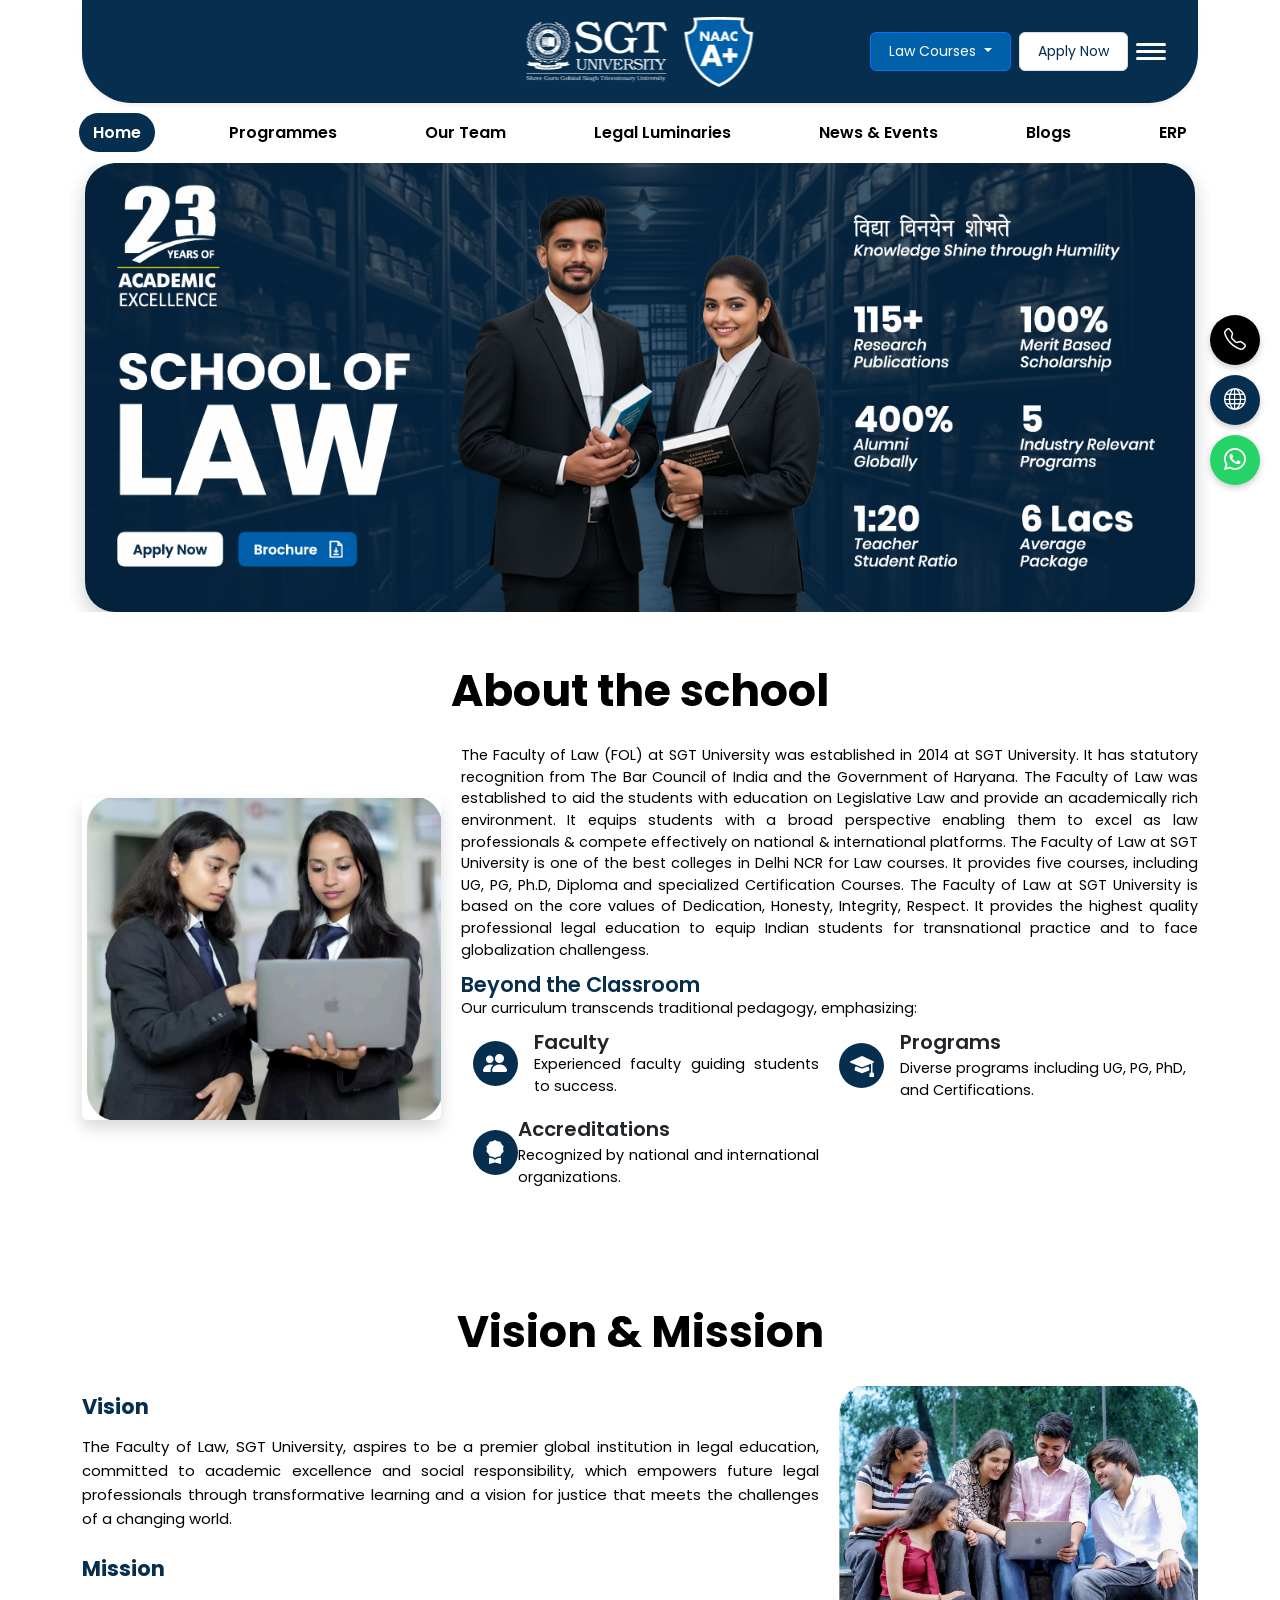
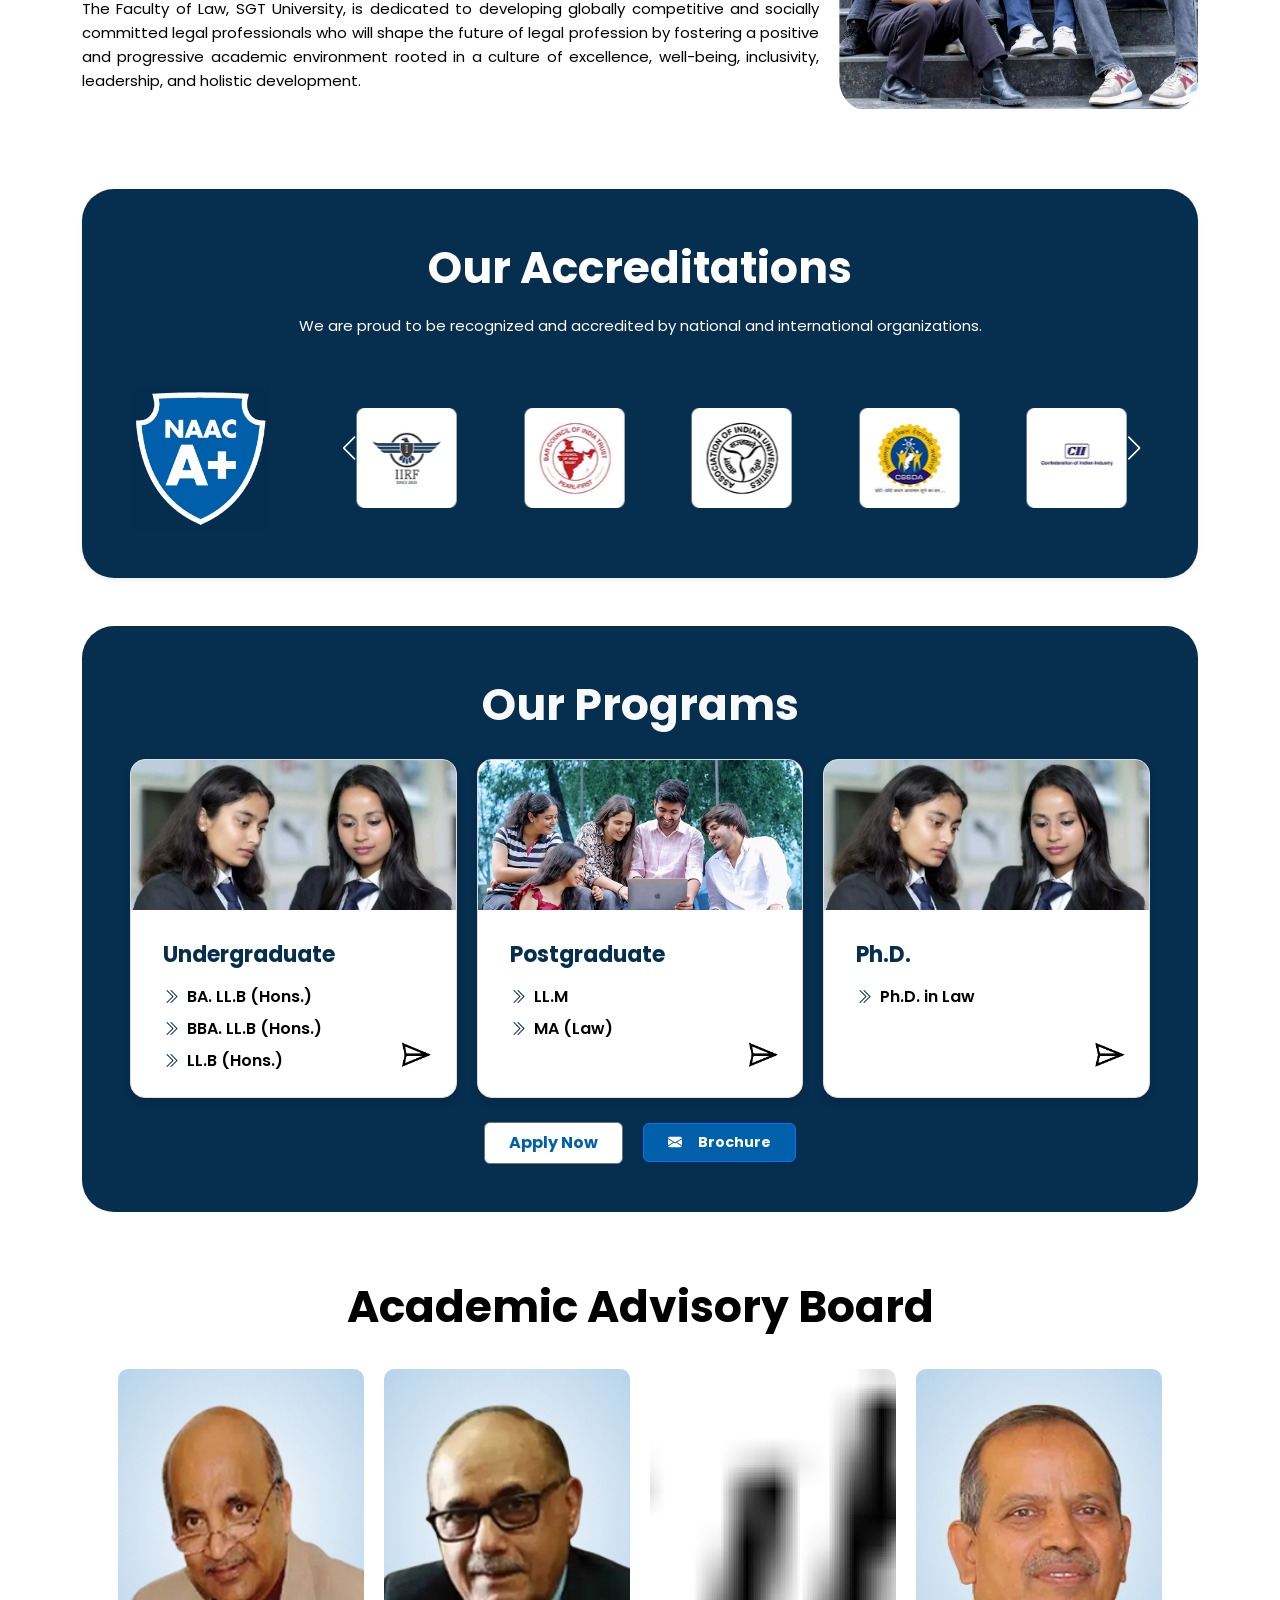
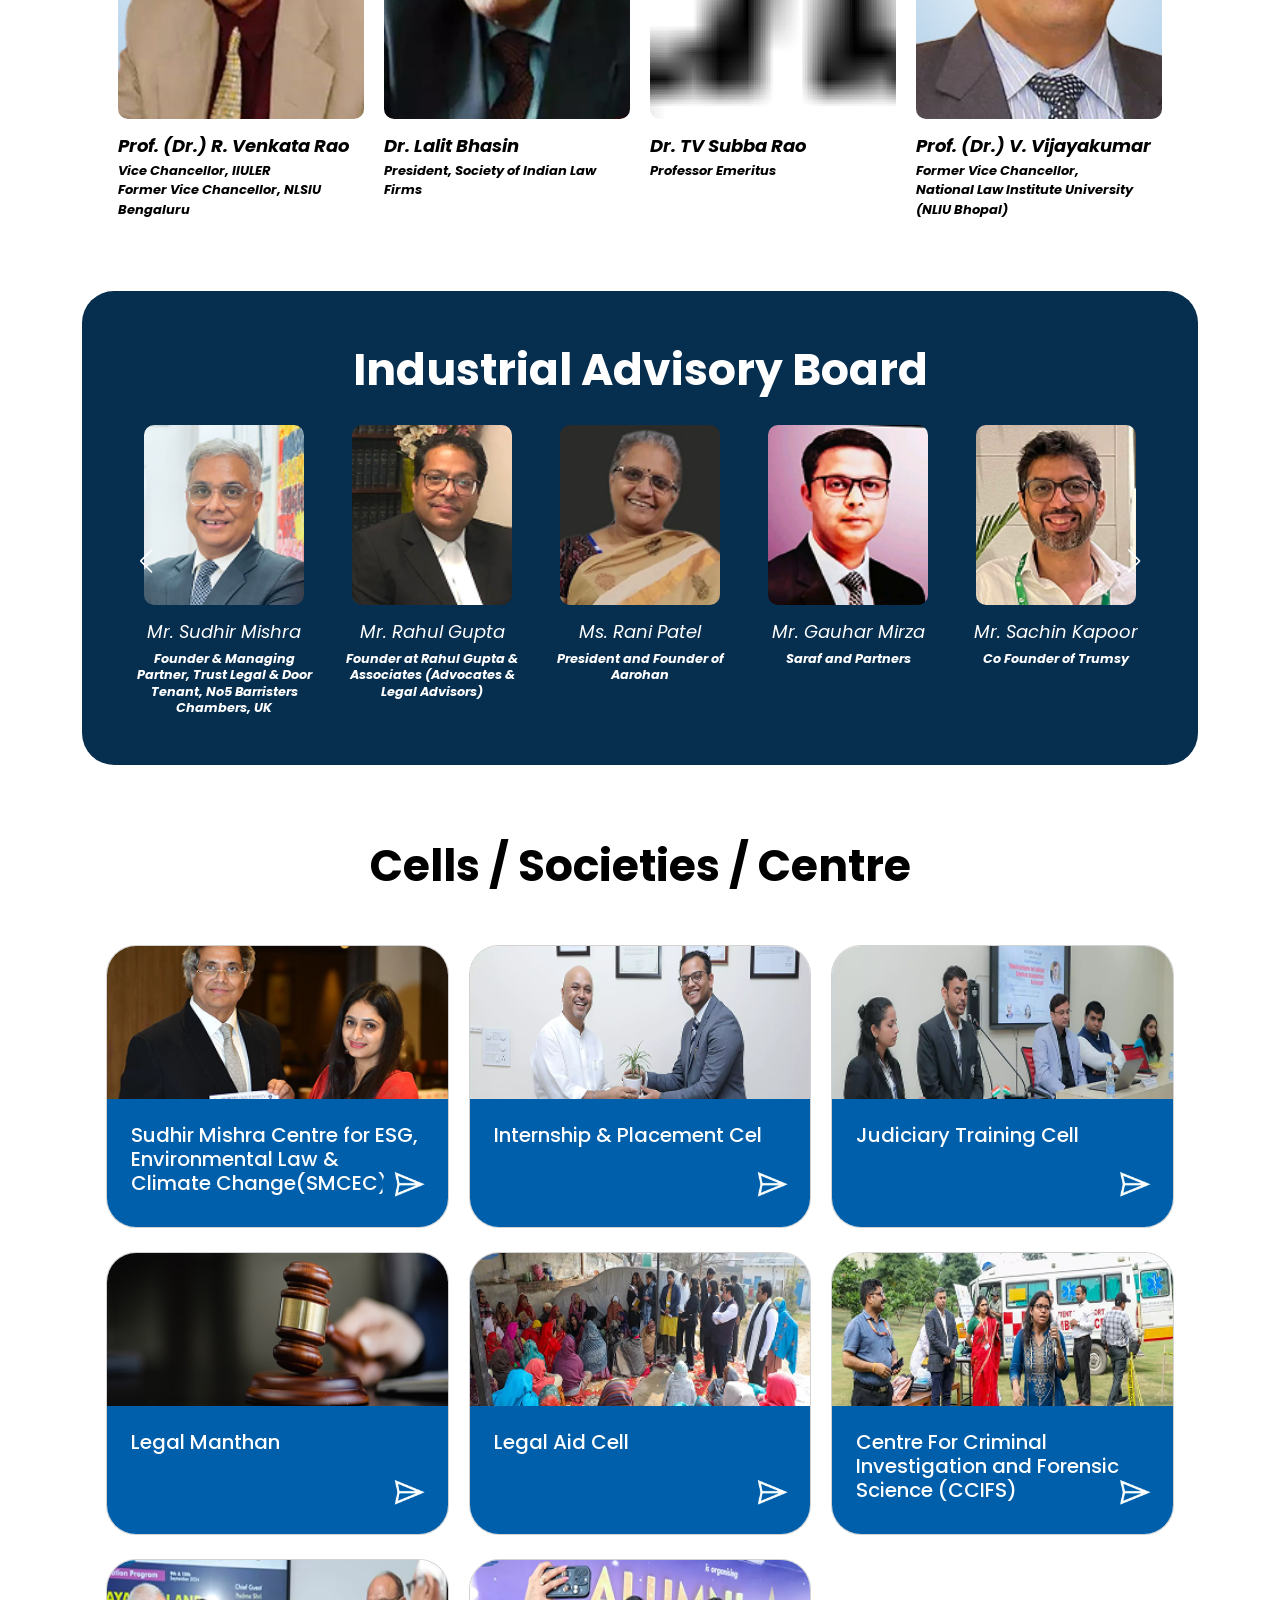
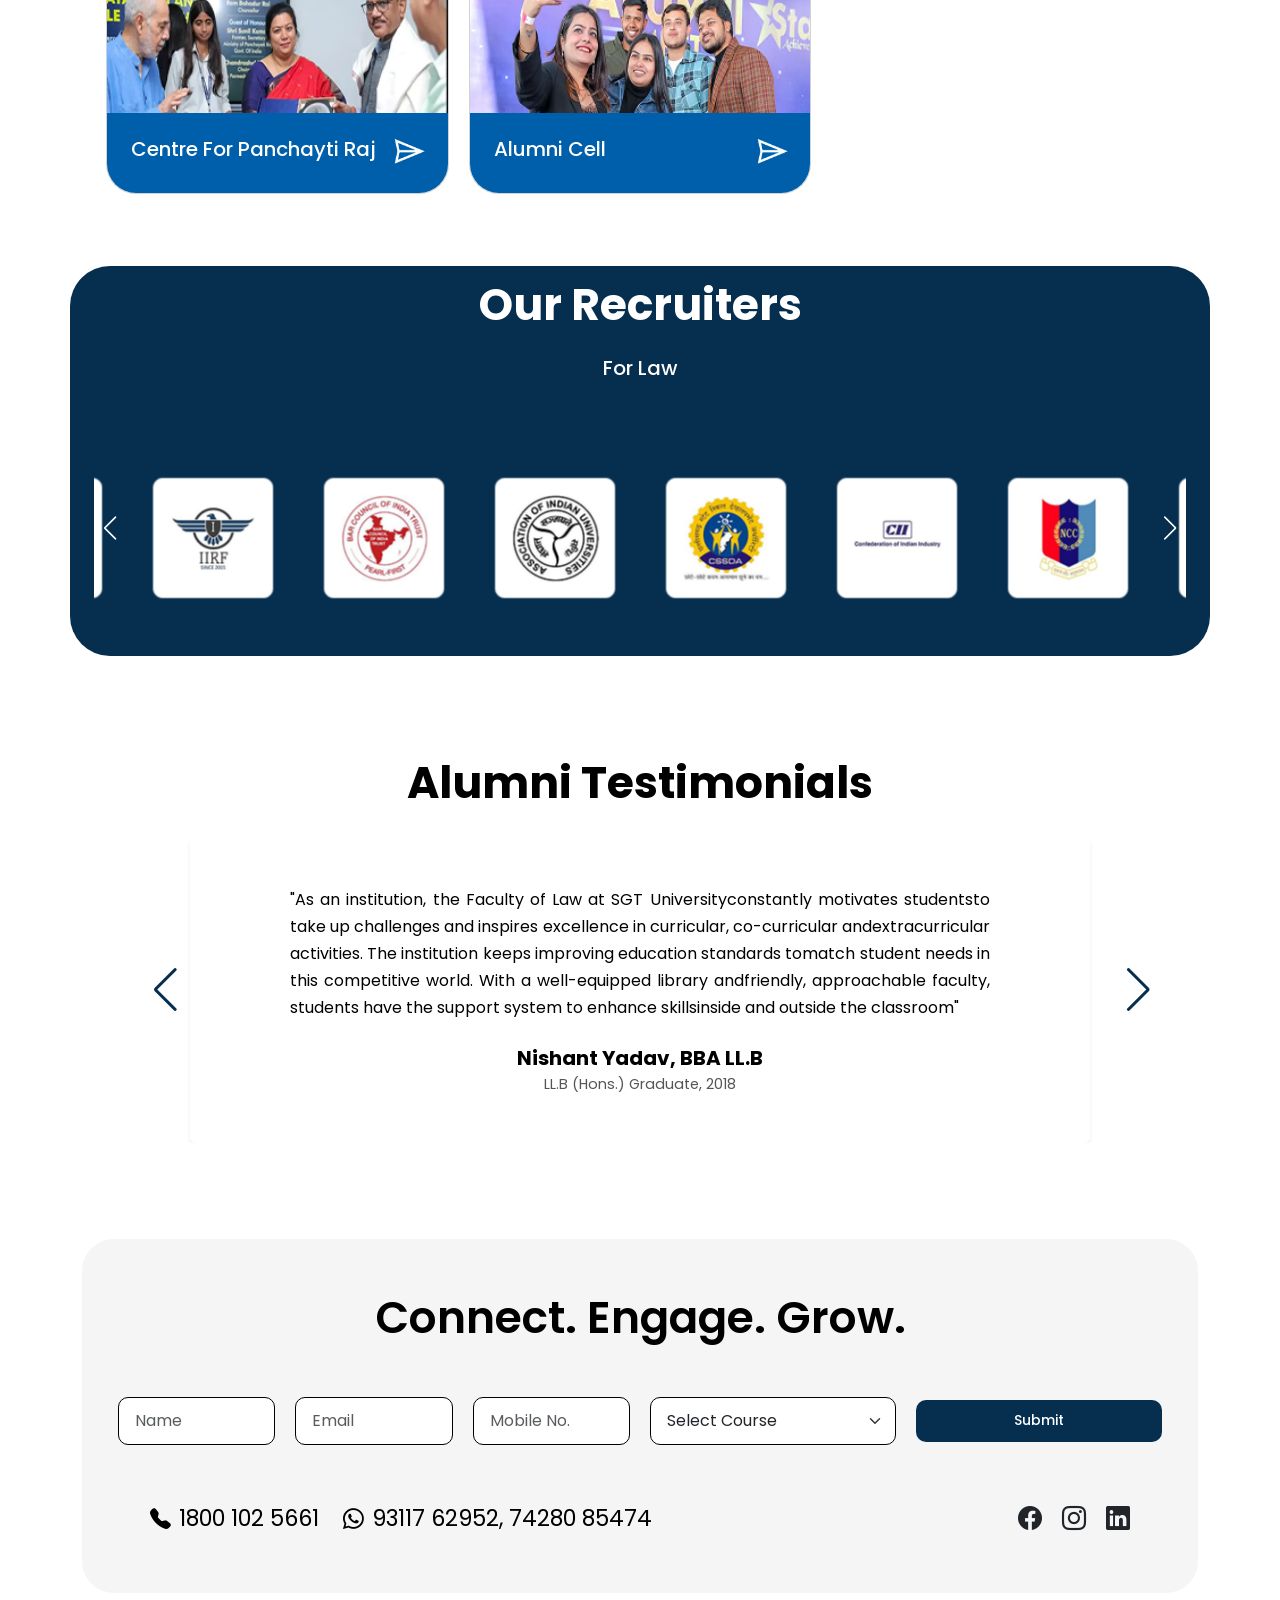
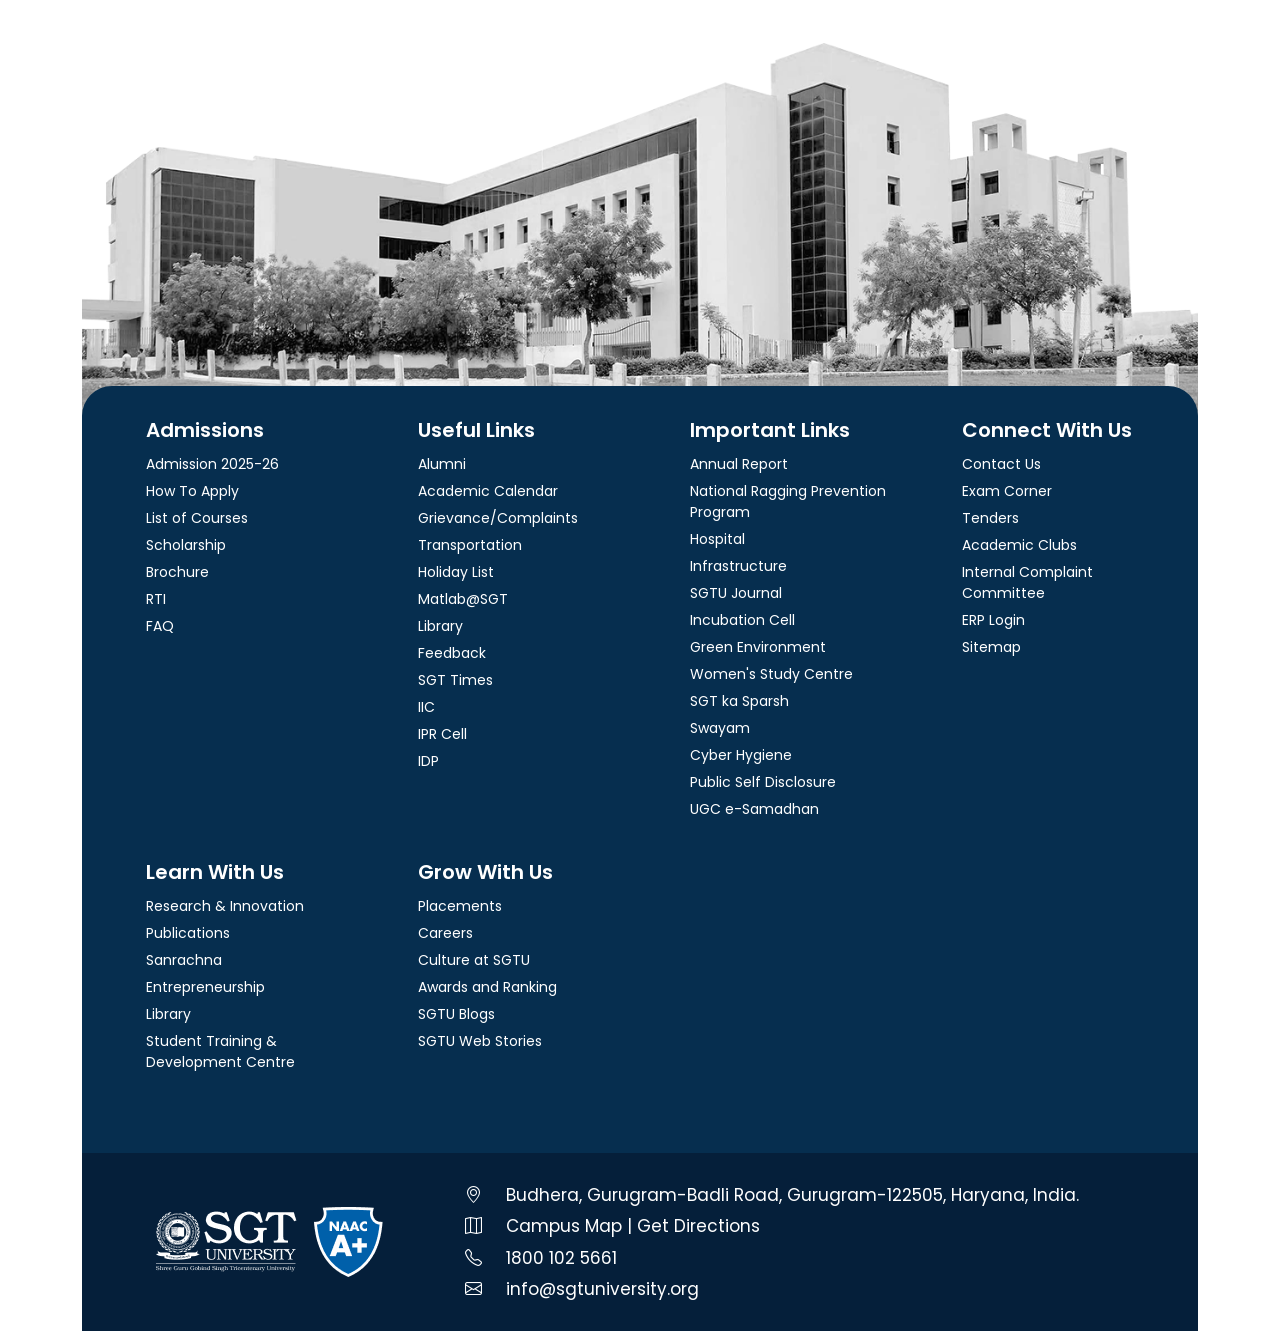
==== index.html @ 09b89801 "header footer links updated on index and some changes in main.css" ====
<!DOCTYPE html>
<html lang="en">

<head>
    <meta charset="UTF-8">
    <meta name="viewport" content="width=device-width, initial-scale=1.0">
    <title>Law Home</title>

    <!-- Bootstrap CSS -->
    <link href="assets/vendor/bootstrap/css/bootstrap.min.css" rel="stylesheet">
    <link href="assets/vendor/bootstrap-icons/bootstrap-icons.css" rel="stylesheet">
    <link href="assets/css/main.css" rel="stylesheet">
    <!-- Swiper CSS -->
    <link rel="stylesheet" href="assets/vendor/swiper/swiper-bundle.min.css" />
    <!-- Swiper CSS -->
    <link rel="stylesheet" href="https://cdn.jsdelivr.net/npm/swiper@11/swiper-bundle.min.css" />
    <!-- Google Fonts - Poppins -->
    <link href="https://fonts.googleapis.com/css2?family=Poppins:wght@300;400;500;600;700&display=swap"
        rel="stylesheet">
    <!-- Swiper CSS -->
</head>

<body>
    <div class="container">
        <header class="main-header py-3 px-2 rounded-bottom shadow-sm">
            <div class="d-flex align-items-center justify-content-between px-4 py-3 position-relative">

                <!-- Left empty on large screens -->
                <div class="flex-fill d-none d-md-block"></div>

                <!-- Centered logo (desktop) -->
                <div
                    class="header-logo text-center flex-grow-1 position-absolute start-50 translate-middle-x d-none d-md-block">
                    <img src="assets/img/main-logo.png" alt="University Logo" class="img-fluid"
                        style="max-height:100px;">
                </div>

                <!-- Logo (mobile) -->
                <div class="d-flex align-items-center d-md-none">
                    <img src="assets/img/main-logo.png" alt="University Logo" class="img-fluid"
                        style="max-height:70px;">
                </div>

                <!-- Right side (buttons + hamburger for large screens) -->
                <div class="d-none d-md-flex align-items-center gap-2">
                    <!-- Dropdown -->
                    <div class="dropdown">
                        <button class="btn dropdown-toggle btn-primary" type="button" data-bs-toggle="dropdown"
                            aria-expanded="false">
                            Law Courses
                        </button>
                        <ul class="dropdown-menu dropdown-menu-end">
                            <li><a class="dropdown-item" href="#">LLB (Hons.)</a></li>
                            <li><a class="dropdown-item" href="#">BA LLB</a></li>
                            <li><a class="dropdown-item" href="#">BBA LLB</a></li>
                            <li><a class="dropdown-item" href="#">LLM</a></li>
                        </ul>
                    </div>

                    <!-- Apply Now -->
                    <button class="btn btn-secondary">Apply Now</button>

                    <!-- Hamburger -->
                    <button
                        class="hamburger-btn d-flex flex-column justify-content-center gap-1 p-0 border-0 bg-transparent"
                        aria-label="Menu">
                        <span class="hamburger-line rounded"></span>
                        <span class="hamburger-line rounded"></span>
                        <span class="hamburger-line rounded"></span>
                    </button>
                </div>

                <!-- Hamburger only on mobile -->
                <div class="d-flex d-md-none align-items-center">
                    <button
                        class="hamburger-btn d-flex flex-column justify-content-center gap-1 p-0 border-0 bg-transparent"
                        aria-label="Menu">
                        <span class="hamburger-line rounded"></span>
                        <span class="hamburger-line rounded"></span>
                        <span class="hamburger-line rounded"></span>
                    </button>
                </div>
            </div>
        </header>
    </div>

    <!-- Fullscreen Sliding Menu -->
    <div id="fullscreen-menu" class="fullscreen-menu">
        <button class="close-menu">&times;</button>
        <nav class="menu-content">
            <ul class="menu-list list-unstyled">
                <li class="has-submenu">
                    <a href="#">About<span class="arrow">&rsaquo;</span></a>
                    <ul class="submenu list-unstyled">
                        <li><a href="https://sgtuniversity.ac.in/about/our-university">Our University</a></li>
                        <li><a href="https://sgtuniversity.ac.in/about/our-chancellor">Our Chancellor</a></li>
                        <li><a href="https://sgtuniversity.ac.in/about/our-vice-chancellor">Our Vice Chancellor</a></li>
                        <li><a href="https://sgtuniversity.ac.in/about/organizational-structure">Organizational
                                Structure</a></li>
                        <li><a href="https://sgtuniversity.ac.in/about/accreditations-ranking">Accreditation &
                                Rankings</a></li>
                        <li><a href="https://sgtuniversity.ac.in/about/regulations-policies">Regulation & Policy</a>
                        </li>
                        <li><a href="https://sgtuniversity.ac.in/about/library">Library</a></li>
                    </ul>
                </li>

                <li class="has-submenu">
                    <a href="#">Academics <span class="arrow">&rsaquo;</span></a>
                    <ul class="submenu list-unstyled">
                        <li><a href="https://sgtuniversity.ac.in/academics/study-at-sgt">Study at SGT</a></li>
                        <li class="has-submenu">
                            <a href="#" aria-expanded="false">Faculty <span class="arrow">&rsaquo;</span></a>
                            <ul class="submenu faculty-submenu list-unstyled">
                                <div class="faculty-grid">
                                    <ul>
                                        <li><a href="https://sgtuniversity.ac.in/agri/">Agricultural Sciences</a></li>
                                        <li><a href="https://sgtuniversity.ac.in/science/">School of Basic and Applied
                                                Sciences</a></li>
                                        <li><a href="https://sgtuniversity.ac.in/bhs/">School of Behavioural
                                                Sciences</a></li>
                                        <li><a href="https://sgtuniversity.ac.in/cm/">School of Commerce &
                                                Management</a></li>
                                        <li><a href="https://sgtuniversity.ac.in/fashion/">School of Design</a></li>
                                        <li><a href="https://sgtuniversity.ac.in/education/">Education</a></li>
                                        <li><a href="https://sgtuniversity.ac.in/engineering/">School of Engineering &
                                                Technology</a></li>
                                        <li><a href="https://sgtuniversity.ac.in/masscomm/">School of Emerging Media,
                                                Communication and Film Studies</a>
                                        </li>
                                        <li><a href="https://sgtuniversity.ac.in/htm/">School of Hotel & Tourism
                                                Management</a></li>
                                        <li><a href="https://sgtuniversity.ac.in/hsla/">School of Humanities, Social
                                                Sciences & Liberal Arts</a></li>
                                        <li><a href="https://sgtuniversity.ac.in/law/">Law</a></li>

                                    </ul>
                                    <ul>
                                        <li><a href="https://sgtuniversity.ac.in/ahs/">School of Allied Health
                                                Sciences</a></li>
                                        <li><a href="https://sgtuniversity.ac.in/dental/">Dental Sciences</a></li>
                                        <li><a href="https://sgtuniversity.ac.in/ims/">Indian Medical System</a></li>
                                        <li><a href="https://sgtuniversity.ac.in/medical/">Medicine & Health
                                                Sciences</a></li>
                                        <li><a href="https://sgtuniversity.ac.in/fnys/">School of Naturopathy & Yogic
                                                Sciences</a></li>
                                        <li><a href="https://sgtuniversity.ac.in/nursing/">Nursing</a></li>
                                        <li><a href="https://sgtuniversity.ac.in/physiotherapy/">School of
                                                Physiotherapy</a></li>
                                        <li><a href="https://sgtuniversity.ac.in/pharmacy/">SGT College of Pharmacy</a>
                                        </li>
                                        <li><a href="https://sgtuniversity.ac.in/dpsr/">Department of Pharmaceutical
                                                Sciences and Research</a></li>

                                    </ul>
                                </div>
                            </ul>
                        </li>
                        <li class="has-submenu">
                            <a href="#">University Clusters<span class="arrow">&rsaquo;</span></a>
                            <ul class="submenu list-unstyled">
                                <li><a href="https://sgtuniversity.ac.in/clusters/medical-health-sciences">Medical &
                                        Health
                                        Sciences</a></li>
                                <li><a href="https://sgtuniversity.ac.in/clusters/social-science-humanities">Humanities
                                        &
                                        Social Sciences</a></li>
                                <li><a href="https://sgtuniversity.ac.in/clusters/science-technology-management">Science,
                                        Technology, and Management</a></li>
                                <li><a href="https://sgtuniversity.ac.in/clusters/pharmacy">Pharmacy</a></li>
                            </ul>
                        </li>
                        <li class="has-submenu">
                            <a href="#">Examination<span class="arrow">&rsaquo;</span></a>
                            <ul class="submenu list-unstyled">
                                <li><a
                                        href="https://sgtuniversity.ac.in/academics/examination#result-and-notifications">Result
                                        & Notification</a></li>
                                <li><a href="https://sgtuniversity.ac.in/academics/examination#date-sheet">Datesheet</a>
                                </li>
                                <li><a href="https://sgtuniversity.ac.in/academics/examination#old-question-papers">Old
                                        Question Papers</a></li>
                                <li><a href="https://sgtuniversity.ac.in/academics/examination#abc-nad-digilocker">ABC-NAD
                                        Digilocker</a></li>
                                <li><a
                                        href="https://sgtuniversity.ac.in/academics/examination#controller-of-examination">Controller
                                        of Examination</a></li>
                                <li><a href="https://sgtuniversity.ac.in/academics/degree-in-advanced">Degree in
                                        advance</a></li>
                            </ul>
                        </li>
                    </ul>
                </li>

                <li class="has-submenu">
                    <a href="#">Admissions <span class="arrow">&rsaquo;</span></a>
                    <ul class="submenu list-unstyled">
                        <li><a href="https://admission.sgtuniversity.ac.in/">Apply Online</a></li>
                        <li><a href="https://sgtuniversity.ac.in/list-of-programmes">Explore Programs</a></li>
                        <li><a href="https://sgtuniversity.ac.in/admissions/admission-procedure">Admission Procedure</a>
                        </li>
                    </ul>
                </li>

                <li class="has-submenu">
                    <a href="#">Research <span class="arrow">&rsaquo;</span></a>
                    <ul class="submenu list-unstyled">
                        <li><a href="https://sgtuniversity.ac.in/research/introduction">Introduction</a></li>
                        <li><a href="https://sgtuniversity.ac.in/research/projects">Projects</a></li>
                        <li><a href="https://sgtuniversity.ac.in/research/publications">Publications</a></li>
                        <li><a href="https://sgtuniversity.ac.in/research/research-labs">CSIF</a></li>
                        <li><a href="https://sgtuniversity.ac.in/research/phd">Ph.D.</a></li>
                        <li><a
                                href="https://sgterp.org/sgterp/resources/entranceAdmitCardPrint?ke=RW50cmFuY2VBZG1pdENhcmQ=">Ph.D.
                                Admit Card</a></li>
                    </ul>
                </li>

                <li class="has-submenu">
                    <a href="#">Life at SGT <span class="arrow">&rsaquo;</span></a>
                    <ul class="submenu list-unstyled">
                        <li><a href="https://sgtuniversity.ac.in/life-at-sgt/student-welfare-centre">Student Welfare
                                Centre</a></li>
                        <li><a href="https://sgtuniversity.ac.in/life-at-sgt/accommodation">Accomodation</a></li>
                        <li><a href="https://sgtuniversity.ac.in/life-at-sgt/synergy">Synergy</a></li>
                        <li><a href="https://sgtuniversity.ac.in/life-at-sgt/events/">Events</a></li>
                        <li><a href="https://sgtuniversity.ac.in/life-at-sgt/blogs/">Blogs</a></li>
                    </ul>
                </li>

                <li><a href="https://iqac1.sgtuniversity.ac.in/">IQAC</a></li>
                <li><a href="https://sgtuniversity.ac.in/about/nirf">NIRF</a></li>
            </ul>
        </nav>
    </div>




    <!-- Menu Below Header -->
    <nav id="main-menu" class="main-menu my-2">
        <ul class="menu-items">
            <li><a href="index.html" class="active">Home</a></li>
            <li><a href="programmes.html">Programmes</a></li>
            <li><a href="our-team.html">Our Team</a></li>
            <li><a href="legal-luminaries.html">Legal Luminaries</a></li>
            <li><a href="news-events.html">News & Events</a></li>
            <li><a href="blogs.html">Blogs</a></li>
            <li><a href="erp.html">ERP</a></li>
        </ul>
    </nav>

    <div class="container image-section">
        <a href="#" data-bs-toggle="modal" data-bs-target="#enquiryModal"><img
                src="assets/img/home/school-law-banner.png" alt="Full Width Rounded Image" id="heroImage"></a>
    </div>

    <!-- Content Section -->
    <div class="container content-section my-3">
        <div class="text-center mb-2">
            <h2 class="mb-2">About the school</h2>
        </div>
        <div class="row align-items-center">
            <!-- Left Image (30%) -->
            <div class="col-12 col-md-4">
                <img src="assets/img/home/law.png" alt="Side Image" class="img-fluid rounded shadow side-image">
            </div>

            <!-- Right Text (70%) -->
            <div class="col-12 col-md-8 mt-3 mt-md-0 text-content">
                <h2 class="fw-bold mb-3"></h2>
                <p>
                    The Faculty of Law (FOL) at SGT University was established in 2014 at SGT University. It has
                    statutory recognition from
                    The Bar Council of India and the Government of Haryana. The Faculty of Law was established to aid
                    the students with
                    education on Legislative Law and provide an academically rich environment. It equips students with a
                    broad
                    perspective enabling them to excel as law professionals & compete effectively on national &
                    international platforms.
                    The Faculty of Law at SGT University is one of the best colleges in Delhi NCR for Law courses. It
                    provides five courses,
                    including UG, PG, Ph.D, Diploma and specialized Certification Courses. The Faculty of Law at SGT
                    University is based on
                    the core values of Dedication, Honesty, Integrity, Respect. It provides the highest quality
                    professional
                    legal education
                    to
                    equip Indian students for transnational practice and to face globalization challengess.
                </p>
                <h4 class="mb-0 subtitle">Beyond the Classroom</h4>
                <p>
                    Our curriculum transcends traditional pedagogy, emphasizing:
                </p>
                <div class="container my-0">
                    <div class="row g-3">
                        <!-- Icon Box 1 -->
                        <div class="col-12 col-md-6">
                            <div class="d-flex align-items-center icon-box">
                                <div
                                    class="icon-circle bg-custom text-white d-flex align-items-center justify-content-center me-3">
                                    <i class="bi bi-people-fill fs-4"></i>
                                </div>
                                <div class="icon-content">
                                    <h5 class="mb-0">Faculty</h5>
                                    <p class="mb-0">Experienced faculty guiding students to success.</p>
                                </div>
                            </div>
                        </div>

                        <!-- Icon Box 2 -->
                        <div class="col-12 col-md-6">
                            <div class="d-flex align-items-center icon-box">
                                <div
                                    class="icon-circle bg-custom text-white d-flex align-items-center justify-content-center me-3">
                                    <i class="bi bi-mortarboard-fill fs-4"></i>
                                </div>
                                <div class="icon-content">
                                    <h5 class="mb-1">Programs</h5>
                                    <p class="mb-0">Diverse programs including UG, PG, PhD, and Certifications.</p>
                                </div>
                            </div>
                        </div>

                        <!-- Icon Box 3 -->
                        <div class="col-12 col-md-6">
                            <div class="d-flex align-items-center icon-box">
                                <div
                                    class="icon-circle bg-custom text-white d-flex align-items-center justify-content-center ">
                                    <i class="bi bi-award-fill fs-4"></i>
                                </div>
                                <div class="icon-content">
                                    <h5 class="mb-1">Accreditations</h5>
                                    <p class="mb-0">Recognized by national and international organizations.</p>
                                </div>
                            </div>
                        </div>
                    </div>
                </div>
            </div>
        </div>
    </div>

    <!-- Vision / Mission Section -->
    <div class="container my-5 vision-mission-section">
        <!-- Section Heading -->
        <div class="text-center mb-4">
            <h2 class="section-title">Vision & Mission</h2>
        </div>

        <div class="row align-items-center">


            <!-- Right Text -->
            <div class="col-12 col-md-8 mt-3 mt-md-0">
                <h4 class="fw-bold">Vision</h4>
                <p class="vision-text">
                    The Faculty of Law, SGT University, aspires to be a premier global institution in legal education,
                    committed to academic excellence and social responsibility, which empowers future legal
                    professionals through transformative learning and a vision for justice that meets the challenges of
                    a
                    changing world.
                </p>

                <h4 class="fw-bold mt-4">Mission</h4>
                <p class="vision-text">
                    The Faculty of Law, SGT University, is dedicated to developing globally competitive and socially
                    committed legal professionals who will shape the future of legal profession by fostering a positive
                    and
                    progressive academic environment rooted in a culture of excellence, well-being, inclusivity,
                    leadership, and holistic development.
                </p>
            </div>

            <!-- Left Image -->
            <div class="col-12 col-md-4">
                <img src="assets/img/home/vision.png" alt="Vision Image" class="img-fluid rounded vision-img">
            </div>
        </div>
    </div>

    <!-- Boxed Accreditation Section -->
    <div class="container my-5">
        <div class="bg-custom rounded-5 p-5 shadow-sm position-relative">
            <div class="text-center mb-5">
                <h2 class="mb-3 title text-white">Our Accreditations</h2>
                <p class="text-white">
                    We are proud to be recognized and accredited by national and international organizations.
                </p>
            </div>

            <div class="d-flex align-items-center justify-content-center gap-3 flex-wrap flex-md-nowrap">
                <!-- Fixed Logo -->
                <div class="fixed-logo1 me-5 text-center">
                    <img src="assets/img/home/naac.png" alt="Fixed Logo" class="img-fluid" />
                </div>

                <!-- Swiper Slider -->
                <div class="swiper accreditation-slider w-100">
                    <div class="swiper-wrapper align-items-center">
                        <div class="swiper-slide d-flex justify-content-center align-items-center">
                            <img src="assets/img/home/Logo1.png" alt="Logo 2" class="img-fluid" />
                        </div>
                        <div class="swiper-slide d-flex justify-content-center align-items-center">
                            <img src="assets/img/home/Logo2.png" alt="Logo 2" class="img-fluid" />
                        </div>
                        <div class="swiper-slide d-flex justify-content-center align-items-center">
                            <img src="assets/img/home/Logo3.png" alt="Logo 3" class="img-fluid" />
                        </div>
                        <div class="swiper-slide d-flex justify-content-center align-items-center">
                            <img src="assets/img/home/Logo4.png" alt="Logo 4" class="img-fluid" />
                        </div>
                        <div class="swiper-slide d-flex justify-content-center align-items-center">
                            <img src="assets/img/home/Logo5.png" alt="Logo 5" class="img-fluid" />
                        </div>
                        <div class="swiper-slide d-flex justify-content-center align-items-center">
                            <img src="assets/img/home/Logo6.png" alt="Logo 6" class="img-fluid" />
                        </div>
                        <div class="swiper-slide d-flex justify-content-center align-items-center">
                            <img src="assets/img/home/Logo7.png" alt="Logo 7" class="img-fluid" />
                        </div>
                        <div class="swiper-slide d-flex justify-content-center align-items-center">
                            <img src="assets/img/home/Logo8.png" alt="Logo 8" class="img-fluid" />
                        </div>
                        <div class="swiper-slide d-flex justify-content-center align-items-center">
                            <img src="assets/img/home/Logo9.png" alt="Logo 9" class="img-fluid" />
                        </div>
                        <div class="swiper-slide d-flex justify-content-center align-items-center">
                            <img src="assets/img/home/Logo10.png" alt="Logo 10" class="img-fluid" />
                        </div>
                    </div>
                    <!-- Navigation buttons -->
                    <div class="swiper-button-next"></div>
                    <div class="swiper-button-prev"></div>
                </div>
            </div>
        </div>
    </div>




    <!-- Our Programs Section -->
    <div class="container my-3">
        <div class="programs-section p-5 rounded-5">
            <!-- Section Heading -->
            <div class="text-center mb-4">
                <h2 class="section-title">Our Programs</h2>
            </div>

            <!-- Cards Row -->
            <div class="row g-4">
                <!-- Card 1: Undergraduate -->
                <div class="col-12 col-md-4 d-flex">
                    <div class="card program-card flex-fill position-relative">
                        <img src="assets/img/home/law1.png" class="card-img-top rounded-top" alt="Undergraduate">
                        <div class="card-body">
                            <h5 class="card-title mx-3 my-3">Undergraduate</h5>
                            <ul class="program-list list-unstyled mb-0">
                                <a href="programmes/ba-llb.html">
                                    <li><i class="bi bi-chevron-double-right ms-3"></i>BA. LL.B (Hons.)</li>
                                </a>
                                <li><i class="bi bi-chevron-double-right ms-3"></i>BBA. LL.B (Hons.)</li>
                                <li><i class="bi bi-chevron-double-right ms-3"></i>LL.B (Hons.)</li>
                            </ul>
                        </div>
                        <div class="card-footer bg-transparent border-0 position-absolute bottom-0 end-0 p-3">
                            <a href="programmes.html" class="btn btn-arrow">
                                <img src="assets/img/arrow-right-programmes.png" alt="arrow" class="arrow-icon">
                            </a>
                        </div>
                    </div>
                </div>

                <!-- Card 2: Postgraduate -->
                <div class="col-12 col-md-4 d-flex">
                    <div class="card program-card flex-fill position-relative">
                        <img src="assets/img/home/img11.png" class="card-img-top rounded-top" alt="Postgraduate">
                        <div class="card-body">
                            <h5 class="card-title mx-3 my-3">Postgraduate</h5>
                            <ul class="program-list list-unstyled mb-0">
                                <li><i class="bi bi-chevron-double-right ms-3"></i>LL.M</li>
                                <li><i class="bi bi-chevron-double-right ms-3"></i>MA (Law)</li>
                            </ul>
                        </div>
                        <div class="card-footer bg-transparent border-0 position-absolute bottom-0 end-0 p-3">
                            <a href="programmes.html" class="btn btn-arrow">
                                <img src="assets/img/arrow-right-programmes.png" alt="arrow" class="arrow-icon">
                            </a>
                        </div>
                    </div>
                </div>

                <!-- Card 3: Ph.D. -->
                <div class="col-12 col-md-4 d-flex">
                    <div class="card program-card flex-fill position-relative">
                        <img src="assets/img/home/law1.png" class="card-img-top rounded-top" alt="Ph.D.">
                        <div class="card-body">
                            <h5 class="card-title mx-3 my-3">Ph.D.</h5>
                            <ul class="program-list list-unstyled mb-0">
                                <li><i class="bi bi-chevron-double-right ms-3"></i>Ph.D. in Law</li>
                            </ul>
                        </div>
                        <div class="card-footer bg-transparent border-0 position-absolute bottom-0 end-0 p-3">
                            <a href="programmes.html" class="btn btn-arrow">
                                <img src="assets/img/arrow-right-programmes.png" alt="arrow" class="arrow-icon">
                            </a>
                        </div>
                    </div>
                </div>
            </div>
            <!-- Centered Buttons -->
            <div class="text-center mt-4">
                <a href="apply.html" class="btn btn-outline-secondary me-3 px-4 py-2">Apply Now</a>
                <a href="#" class="btn btn-primary fw-bold px-4 py-2" data-bs-toggle="modal"
                    data-bs-target="#enquiryModal">
                    <i class="bi bi-envelope-fill me-3"></i>Brochure
                </a>

                <div class="modal fade" id="enquiryModal" tabindex="-1" aria-labelledby="enquiryModalLabel"
                    aria-hidden="true">
                    <div class="modal-dialog modal-dialog-centered">
                        <div class="modal-content">
                            <div class="modal-header d-flex justify-content-center position-relative">
                                <h5 class="modal-title text-center" id="enquiryModalLabel">Download Brochure</h5>
                                <button type="button" class="btn-close position-absolute end-0 me-3"
                                    data-bs-dismiss="modal" aria-label="Close"></button>
                            </div>
                            <div class="modal-body">
                                <form>
                                    <div class="row mb-3 align-items-center">
                                        <label for="Name" class="col-sm-3 col-form-label">Name</label>
                                        <div class="col-sm-9">
                                            <input type="text" class="form-control" id="Name"
                                                placeholder="Enter your name" required>
                                        </div>
                                    </div>

                                    <div class="row mb-3 align-items-center">
                                        <label for="emailAddress" class="col-sm-3 col-form-label">Email</label>
                                        <div class="col-sm-9">
                                            <input type="email" class="form-control" id="emailAddress"
                                                placeholder="Enter your email" required>
                                        </div>
                                    </div>

                                    <div class="row mb-4 align-items-center">
                                        <label for="phoneNumber" class="col-sm-3 col-form-label">Phone</label>
                                        <div class="col-sm-9">
                                            <input type="tel" class="form-control" id="phoneNumber"
                                                placeholder="Enter your phone number" required>
                                        </div>
                                    </div>

                                    <div class="text-center">
                                        <button type="submit" class="btn btn-primary btn-md px-4">Download <i
                                                class="bi bi-download ms-2"></i></button>
                                    </div>
                                </form>
                            </div>
                        </div>
                    </div>
                </div>
            </div>
        </div>
    </div>

    <!-- Academic Advisory Board Section -->
    <div class="container my-3 academic-board-section">
        <div class="text-center mb-4">
            <h2 class="section-title">Academic Advisory Board</h2>
        </div>

        <div class="row g-4 py-2 px-5">
            <!-- Member 1 -->
            <div class="col-12 col-md-3 text-center">
                <img src="assets/img/home/R Venkata Rao.png" alt="Member 1" class="img-fluid advisory-img mb-3">
                <h5 class="member-name">Prof. (Dr.) R. Venkata Rao</h5>
                <p class="member-designation">Vice Chancellor, IIULER <br>
                    Former Vice Chancellor, NLSIU Bengaluru</p>
            </div>

            <!-- Member 2 -->
            <div class="col-12 col-md-3 text-center">
                <img src="assets/img/home/Dr Lalit Bhasin.png" alt="Member 2" class="img-fluid advisory-img mb-3">
                <h5 class="member-name">Dr. Lalit Bhasin</h5>
                <p class="member-designation">President, Society of Indian Law Firms</p>
            </div>

            <!-- Member 3 -->
            <div class="col-12 col-md-3 text-center">
                <img src="assets/img/home/Dr TV Subba Rao.png" alt="Member 3" class="img-fluid advisory-img mb-3">
                <h5 class="member-name">Dr. TV Subba Rao</h5>
                <p class="member-designation">Professor Emeritus</p>
            </div>

            <!-- Member 4 -->
            <div class="col-12 col-md-3 text-center">
                <img src="assets/img/home/V Vijayakumar.png" alt="Member 4" class="img-fluid advisory-img mb-3">
                <h5 class="member-name">Prof. (Dr.) V. Vijayakumar</h5>
                <p class="member-designation">Former Vice Chancellor,<br>National Law Institute University (NLIU Bhopal)
                </p>
            </div>
        </div>
    </div>

    <!-- Industrial Advisory Board Section -->
    <div class="container my-3">
        <div class="industrial-board-section p-5 rounded-5">
            <div class="text-center mb-4">
                <h2 class="section-title">Industrial Advisory Board</h2>
            </div>

            <!-- Swiper -->
            <div class="swiper industrial-swiper">
                <div class="swiper-wrapper">
                    <!-- Member 1 -->
                    <div class="swiper-slide text-center">
                        <img src="assets/img/home/Kumar Mukesh.png" alt="Member 1"
                            class="img-fluid industrial-img mb-3">
                        <h5 class="member-name mb-2">Mr. Kumar Mukesh</h5>
                        <p class="member-designation">Hon. Secretary of Bar Council of Delhi</p>
                    </div>

                    <!-- Member 2 -->
                    <div class="swiper-slide text-center">
                        <img src="assets/img/home/Sudhir Mishra.png" alt="Member 2"
                            class="img-fluid industrial-img mb-3">
                        <h5 class="member-name mb-2">Mr. Sudhir Mishra</h5>
                        <p class="member-designation">Founder & Managing Partner, Trust Legal & Door Tenant, No5
                            Barristers
                            Chambers, UK</p>
                    </div>

                    <!-- Member 3 -->
                    <div class="swiper-slide text-center">
                        <img src="assets/img/home/Rahul Gupta.png" alt="Member 3" class="img-fluid industrial-img mb-3">
                        <h5 class="member-name mb-2">Mr. Rahul Gupta</h5>
                        <p class="member-designation">Founder at Rahul Gupta & Associates (Advocates & Legal Advisors)
                        </p>
                    </div>

                    <!-- Member 4 -->
                    <div class="swiper-slide text-center">
                        <img src="assets/img/home/Rani Patel.png" alt="Member 4" class="img-fluid industrial-img mb-3">
                        <h5 class="member-name mb-2">Ms. Rani Patel</h5>
                        <p class="member-designation">President and Founder of Aarohan</p>
                    </div>

                    <!-- Member 5 -->
                    <div class="swiper-slide text-center">
                        <img src="assets/img/home/Gauhar Mirza.png" alt="Member 5"
                            class="img-fluid industrial-img mb-3">
                        <h5 class="member-name mb-2">Mr. Gauhar Mirza</h5>
                        <p class="member-designation">Saraf and Partners</p>
                    </div>

                    <!-- Member 6 -->
                    <div class="swiper-slide text-center">
                        <img src="assets/img/home/Sachin Kapoor.png" alt="Member 6"
                            class="img-fluid industrial-img mb-3">
                        <h5 class="member-name mb-2">Mr. Sachin Kapoor</h5>
                        <p class="member-designation">Co Founder of Trumsy</p>
                    </div>

                    <!-- Member 7 -->
                    <div class="swiper-slide text-center">
                        <img src="assets/img/home/Annshu Davar.png" alt="Member 7"
                            class="img-fluid industrial-img mb-3">
                        <h5 class="member-name mb-2">Ms. Annshu Davar</h5>
                        <p class="member-designation">Advocate, Supreme Court of India</p>
                    </div>

                    <!-- Member 8 -->
                    <div class="swiper-slide text-center">
                        <img src="assets/img/home/Anuj Kumar.png" alt="Member 8" class="img-fluid industrial-img mb-3">
                        <h5 class="member-name mb-2">Mr. Anuj Kumar</h5>
                        <p class="member-designation">Founder of Legal Desire, Media Editor in Chief of the Fashion Law
                            Journal</p>
                    </div>

                    <!-- Member 9 -->
                    <div class="swiper-slide text-center">
                        <img src="assets/img/home/Manuj Bhardwaj.png" alt="Member 9"
                            class="img-fluid industrial-img mb-3">
                        <h5 class="member-name mb-2">Mr. Manuj Bhardwaj</h5>
                        <p class="member-designation">International Lawyer</p>
                    </div>

                    <!-- Member 10 -->
                    <div class="swiper-slide text-center">
                        <img src="assets/img/home/Abhishek Gupta.png" alt="Member 10"
                            class="img-fluid industrial-img mb-3">
                        <h5 class="member-name mb-2">Mr. Abhishek Gupta</h5>
                        <p class="member-designation">S.G.& Associates, (Ex Luthra & Luthra Law Offices)</p>
                    </div>

                    <!-- Member 11 -->
                    <div class="swiper-slide text-center">
                        <img src="assets/img/home/Smrithi Francis Earayil.png" alt="Member 11"
                            class="img-fluid industrial-img mb-3">
                        <h5 class="member-name mb-2">Ms. Smrithi Francis Earayil</h5>
                        <p class="member-designation">Advocacy Practitioner, Scotland UK</p>
                    </div>

                    <!-- Member 12 -->
                    <div class="swiper-slide text-center">
                        <img src="assets/img/home/Abhinav Mishra.png" alt="Member 12"
                            class="img-fluid industrial-img mb-3">
                        <h5 class="member-name mb-2">Mr. Abhinav Mishra</h5>
                        <p class="member-designation">Panel Counsel, Government of India</p>
                    </div>
                </div>

                <!-- Navigation buttons -->
                <div class="swiper-button-next"></div>
                <div class="swiper-button-prev"></div>
            </div>
        </div>
    </div>


    <!-- Cells / Societies / Centres Section -->
    <div class="container my-8">
        <div class="text-center mb-4">
            <h2 class="section-title">Cells / Societies / Centre</h2>
        </div>

        <div class="row g-4 p-4">
            <!-- Card 1 -->
            <div class="col-12 col-md-4 d-flex">
                <div class="card cell-card flex-fill position-relative">
                    <img src="assets/img/home/Cell1.png" class="card-img-top" alt="Cell 1">
                    <div class="card-body bg-cell p-4">
                        <h5 class="card-title text-white">Sudhir Mishra Centre for ESG, Environmental Law & Climate
                            Change(SMCEC)</h5>
                    </div>
                    <div class="card-footer bg-transparent border-0 position-absolute bottom-0 end-0 p-3">
                        <a href="programmes.html" class="btn btn-arrow">
                            <img src="assets/img/arrow-right-white.png" alt="arrow" class="arrow-icon">
                        </a>
                    </div>
                </div>
            </div>

            <!-- Card 2 -->
            <div class="col-12 col-md-4 d-flex">
                <div class="card cell-card flex-fill position-relative">
                    <img src="assets/img/home/Cell2.png" class="card-img-top" alt="Cell 2">
                    <div class="card-body bg-cell p-4">
                        <h5 class="card-title text-white">Internship & Placement Cel</h5>
                    </div>
                    <div class="card-footer bg-transparent border-0 position-absolute bottom-0 end-0 p-3">
                        <a href="programmes.html" class="btn btn-arrow">
                            <img src="assets/img/arrow-right-white.png" alt="arrow" class="arrow-icon">
                        </a>
                    </div>
                </div>
            </div>

            <!-- Card 3 -->
            <div class="col-12 col-md-4 d-flex">
                <div class="card cell-card flex-fill position-relative">
                    <img src="assets/img/home/Cell3.png" class="card-img-top" alt="Cell 3">
                    <div class="card-body bg-cell p-4">
                        <h5 class="card-title text-white">Judiciary Training Cell</h5>
                    </div>
                    <div class="card-footer bg-transparent border-0 position-absolute bottom-0 end-0 p-3">
                        <a href="programmes.html" class="btn btn-arrow">
                            <img src="assets/img/arrow-right-white.png" alt="arrow" class="arrow-icon">
                        </a>
                    </div>
                </div>
            </div>

            <!-- Card 4 -->
            <div class="col-12 col-md-4 d-flex">
                <div class="card cell-card flex-fill position-relative">
                    <img src="assets/img/home/Cell4.png" class="card-img-top" alt="Cell 3">
                    <div class="card-body bg-cell p-4">
                        <h5 class="card-title text-white">Legal Manthan</h5>
                    </div>
                    <div class="card-footer bg-transparent border-0 position-absolute bottom-0 end-0 p-3">
                        <a href="programmes.html" class="btn btn-arrow">
                            <img src="assets/img/arrow-right-white.png" alt="arrow" class="arrow-icon">
                        </a>
                    </div>
                </div>
            </div>

            <!-- Card 5 -->
            <div class="col-12 col-md-4 d-flex">
                <div class="card cell-card flex-fill position-relative">
                    <img src="assets/img/home/Cell5.png" class="card-img-top" alt="Cell 3">
                    <div class="card-body bg-cell p-4">
                        <h5 class="card-title text-white">Legal Aid Cell</h5>
                    </div>
                    <div class="card-footer bg-transparent border-0 position-absolute bottom-0 end-0 p-3">
                        <a href="programmes.html" class="btn btn-arrow">
                            <img src="assets/img/arrow-right-white.png" alt="arrow" class="arrow-icon">
                        </a>
                    </div>
                </div>
            </div>

            <!-- Card 6 -->
            <div class="col-12 col-md-4 d-flex">
                <div class="card cell-card flex-fill position-relative">
                    <img src="assets/img/home/Cell6.png" class="card-img-top" alt="Cell 3">
                    <div class="card-body bg-cell p-4">
                        <h5 class="card-title text-white">Centre For Criminal Investigation and Forensic Science (CCIFS)
                        </h5>
                    </div>
                    <div class="card-footer bg-transparent border-0 position-absolute bottom-0 end-0 p-3">
                        <a href="programmes.html" class="btn btn-arrow">
                            <img src="assets/img/arrow-right-white.png" alt="arrow" class="arrow-icon">
                        </a>
                    </div>
                </div>
            </div>

            <!-- Card 7 -->
            <div class="col-12 col-md-4 d-flex">
                <div class="card cell-card flex-fill position-relative">
                    <img src="assets/img/home/Cell7.png" class="card-img-top" alt="Cell 3">
                    <div class="card-body bg-cell p-4">
                        <h5 class="card-title text-white">Centre For Panchayti Raj</h5>
                    </div>
                    <div class="card-footer bg-transparent border-0 position-absolute bottom-0 end-0 p-3">
                        <a href="programmes.html" class="btn btn-arrow">
                            <img src="assets/img/arrow-right-white.png" alt="arrow" class="arrow-icon">
                        </a>
                    </div>
                </div>
            </div>

            <!-- Card 8 -->
            <div class="col-12 col-md-4 d-flex">
                <div class="card cell-card flex-fill position-relative">
                    <img src="assets/img/home/Cell8.png" class="card-img-top" alt="Cell 3">
                    <div class="card-body bg-cell p-4">
                        <h5 class="card-title text-white">Alumni Cell</h5>
                    </div>
                    <div class="card-footer bg-transparent border-0 position-absolute bottom-0 end-0 p-3">
                        <a href="programmes.html" class="btn btn-arrow">
                            <img src="assets/img/arrow-right-white.png" alt="arrow" class="arrow-icon">
                        </a>
                    </div>
                </div>
            </div>

        </div>
    </div>

    <!-- Recruiters Section -->
    <div class="container company-logos-section my-5 py-0">
        <div class="container">
            <div class="text-center mb-4 py-2">
                <h2 class="section-title text-white">Our Recruiters</h2>
                <h5 class="section-title text-white">For Law</h5>
            </div>

            <!-- Swiper -->
            <div class="swiper company-logos-swiper p-5">
                <div class="swiper-wrapper">
                    <!-- Slides -->
                    <div class="swiper-slide text-center">
                        <img src="assets/img/home/Logo1.png" class="img-fluid" alt="Company 1">
                    </div>
                    <div class="swiper-slide text-center">
                        <img src="assets/img/home/Logo2.png" class="img-fluid" alt="Company 2">
                    </div>
                    <div class="swiper-slide text-center">
                        <img src="assets/img/home/Logo3.png" class="img-fluid" alt="Company 3">
                    </div>
                    <div class="swiper-slide text-center">
                        <img src="assets/img/home/Logo4.png" class="img-fluid" alt="Company 4">
                    </div>
                    <div class="swiper-slide text-center">
                        <img src="assets/img/home/Logo5.png" class="img-fluid" alt="Company 5">
                    </div>
                    <div class="swiper-slide text-center">
                        <img src="assets/img/home/Logo6.png" class="img-fluid" alt="Company 6">
                    </div>
                    <div class="swiper-slide text-center">
                        <img src="assets/img/home/Logo7.png" class="img-fluid" alt="Company 7">
                    </div>
                    <div class="swiper-slide text-center">
                        <img src="assets/img/home/Logo8.png" class="img-fluid" alt="Company 8">
                    </div>
                </div>

                <!-- Navigation -->
                <div class="swiper-button-next"></div>
                <div class="swiper-button-prev"></div>
            </div>
        </div>
    </div>

    <!-- Alumni Testimonials Section -->
    <div class="container my-5">
        <div class="alumni-testimonials-section p-5 rounded">
            <div class="text-center mb-4">
                <h2 class="section-title">Alumni Testimonials</h2>
            </div>

            <!-- Swiper -->
            <div class="swiper alumni-swiper">
                <div class="swiper-wrapper">
                    <!-- Testimonial 1 -->
                    <div class="swiper-slide">
                        <div class="testimonial-card p-5 rounded shadow-sm">
                            <p class="testimonial-text">"As an institution, the Faculty of Law at SGT
                                Universityconstantly motivates studentsto take up
                                challenges and inspires excellence in curricular, co-curricular andextracurricular
                                activities. The
                                institution keeps improving education standards tomatch student needs in this
                                competitive world.
                                With a well-equipped library andfriendly, approachable faculty, students have the
                                support system
                                to enhance skillsinside and outside the classroom"</p>
                            <h5 class="alumni-name mt-3">Nishant Yadav, BBA LL.B</h5>
                            <p class="alumni-designation">LL.B (Hons.) Graduate, 2018</p>
                        </div>
                    </div>

                    <!-- Testimonial 2 -->
                    <div class="swiper-slide">
                        <div class="testimonial-card p-5 rounded shadow-sm">
                            <p class="testimonial-text">"As an institution, the Faculty of Law at SGT
                                Universityconstantly motivates studentsto take up
                                challenges and inspires excellence in curricular, co-curricular andextracurricular
                                activities. The
                                institution keeps improving education standards tomatch student needs in this
                                competitive world.
                                With a well-equipped library andfriendly, approachable faculty, students have the
                                support system
                                to enhance skillsinside and outside the classroom"</p>
                            <h5 class="alumni-name mt-3">Nishant Yadav, BBA LL.B</h5>
                            <p class="alumni-designation">LL.B (Hons.) Graduate, 2018</p>
                        </div>
                    </div>

                    <!-- Testimonial 3 -->
                    <div class="swiper-slide">
                        <div class="testimonial-card p-5 rounded shadow-sm">
                            <p class="testimonial-text">"As an institution, the Faculty of Law at SGT
                                Universityconstantly motivates studentsto take up
                                challenges and inspires excellence in curricular, co-curricular andextracurricular
                                activities. The
                                institution keeps improving education standards tomatch student needs in this
                                competitive world.
                                With a well-equipped library andfriendly, approachable faculty, students have the
                                support system
                                to enhance skillsinside and outside the classroom"</p>
                            <h5 class="alumni-name mt-3">Nishant Yadav, BBA LL.B</h5>
                            <p class="alumni-designation">LL.B (Hons.) Graduate, 2018</p>
                        </div>
                    </div>

                    <!-- Add more testimonials here -->
                </div>

                <!-- Navigation buttons -->
                <div class="swiper-button-next"><img src="assets/img/arrow_right.png" alt="Prev"></div>
                <div class="swiper-button-prev"><img src="assets/img/arrow_left.png" alt="Prev"></div>

                <!-- Pagination (optional) -->
                <div class="swiper-pagination mt-3"></div>
            </div>
        </div>
    </div>

    <!-- Connect. Engage. Grow. Section -->
    <div class="container">
        <section class="connect-section py-5 rounded-5">
            <div class="container">
                <!-- Heading -->
                <div class="text-center mb-4">
                    <h2 class="section-title">Connect. Engage. Grow.</h2>
                </div>

                <!-- Form -->
                <form class="row g-3 align-items-center p-4">
                    <div class="col-12 col-md-2">
                        <label for="name" class="form-label visually-hidden">Name</label>
                        <input type="text" class="form-control" id="name" placeholder="Name">
                    </div>
                    <div class="col-12 col-md-2">
                        <label for="email" class="form-label visually-hidden">Email</label>
                        <input type="email" class="form-control" id="email" placeholder="Email">
                    </div>
                    <div class="col-12 col-md-2">
                        <label for="mobile" class="form-label visually-hidden">Mobile No.</label>
                        <input type="tel" class="form-control" id="mobile" placeholder="Mobile No.">
                    </div>
                    <div class="col-12 col-md-3">
                        <label for="course" class="form-label visually-hidden">Course</label>
                        <select class="form-select" id="course">
                            <option selected disabled>Select Course</option>
                            <option>BA. LL.B (Hons.)</option>
                            <option>BBA. LL.B (Hons.)</option>
                            <option>LL.B (Hons.)</option>
                            <option>LL.M</option>
                            <option>Ph.D. in Law</option>
                        </select>
                    </div>
                    <div class="col-12 col-md-3">
                        <button type="submit" class="btn btn-primary w-100">Submit</button>
                    </div>
                </form>

                <!-- Contact & Social Row -->
                <div class="d-flex flex-column flex-md-row justify-content-between align-items-center mt-4 p-2">
                    <!-- Phone Numbers -->
                    <div
                        class="contact-numbers d-flex align-items-center flex-wrap justify-content-center justify-content-md-start px-5">
                        <div class="d-flex align-items-center me-4 mb-2 mb-md-0">
                            <i class="bi bi-telephone-fill me-2"></i>
                            <span>1800 102 5661</span>
                        </div>
                        <div class="d-flex align-items-center mb-2 mb-md-0">
                            <i class="bi bi-whatsapp me-2"></i>
                            <span>93117 62952, 74280 85474</span>
                        </div>
                    </div>

                    <!-- Social Icons -->
                    <div class="social-icons text-center text-md-end px-5">
                        <a href="#" class="me-3 text-dark"><i class="bi bi-facebook fs-4"></i></a>
                        <a href="#" class="me-3 text-dark"><i class="bi bi-instagram fs-4"></i></a>
                        <a href="#" class="text-dark"><i class="bi bi-linkedin fs-4"></i></a>
                    </div>
                </div>
            </div>
        </section>
    </div>

    <div class="image-container container position-relative">
        <img src="assets/img/home/Building.png" alt="Blog Image" class="img-fluid image-wrapper">
    </div>

    <div id="side-quick-links">
        <ul>
            <li class="call">
                <div class="content">
                    <a href="tel:1800 102 5661"><i class="bi bi-telephone"></i></a>
                </div>
            </li>
            <li class="social">
                <div class="content">
                    <a href="javascript:void(0)" class="main-icon"><i class="bi bi-globe"></i></a>
                    <div class="social-icons">
                        <a href="https://www.facebook.com/sgtuniversitygurgaon" target="_blank"><i
                                class="bi bi-facebook"></i></a>
                        <a href="https://www.instagram.com/sgtuniversity/" target="_blank"><i
                                class="bi bi-instagram"></i></a>
                        <a href="https://www.linkedin.com/school/sgt-university/" target="_blank"><i
                                class="bi bi-linkedin"></i></a>
                        <a href="https://x.com/SGTUniversity" target="_blank"><i class="bi bi-twitter-x"></i></a>
                        <a href="https://www.youtube.com/@SGTUniversityGurgaonNCR" target="_blank"><i
                                class="bi bi-youtube"></i></a>
                    </div>
                </div>
            </li>
            <li class="whatsapp">
                <div class="content">
                    <a href="https://wa.me/917303887070" target="_blank"><i class="bi bi-whatsapp"></i></a>
                </div>
            </li>
        </ul>
    </div>



    <!-- Footer Section -->
    <div class="container">
        <footer class="site-footer position-relative text-white pt-2">

            <!-- Top Links Section -->
            <div class="container p-4">
                <div class="row footer-links d-none d-lg-flex">

                    <!-- Row 1: 4 columns -->
                    <div class="col-lg-3 col-md-6 mb-4">
                        <h5>Admissions</h5>
                        <ul class="list-unstyled">
                            <li><a href="https://admission.sgtuniversity.ac.in">Admission 2025-26</a></li>
                            <li><a href="https://sgtuniversity.ac.in/admissions/admission-procedure">How To Apply</a>
                            </li>
                            <li><a href="https://sgtuniversity.ac.in/list-of-programmes">List of Courses</a></li>
                            <!-- <li><a href="https://sgtuniversity.ac.in/#" target="_blank">Course Fee</a></li> -->
                            <li><a href="https://sgtuniversity.ac.in/about/docs/scholarship-policy-of-sgt-university-for-the-academic-session-2025-26.pdf"
                                    target="_blank">Scholarship</a></li>
                            <!-- <li><a href="https://sgtuniversity.ac.in/assets/docs/Admission-Withdrawal-Cancellation-and-Fee-Refund-Policy-2023-24-for-New-Admissions-1-3-2.pdf" target="_blank">Refund Policy</a></li> -->
                            <li><a href="https://f2.leadsquaredcdn.com/t/sgtuni/content/common/documents/sgtu-brochure-2025-26.pdf"
                                    target="_blank">Brochure</a></li>
                            <li><a href="https://sgtuniversity.ac.in/assets/docs/Notification-Re-constitution-of-RTI-Cell-of-the-University.pdf"
                                    target="_blank">RTI</a></li>
                            <li><a href="https://sgtuniversity.ac.in/faq" target="_blank">FAQ</a></li>
                        </ul>
                    </div>

                    <div class="col-lg-3 col-md-6 mb-4">
                        <h5>Useful Links</h5>
                        <ul class="list-unstyled">
                            <li><a href="https://sgtuniversity.ac.in/alumni">Alumni</a></li>
                            <li><a href="https://sgtuniversity.ac.in/academic-calendar">Academic Calendar</a></li>
                            <li><a href="https://sgtuniversity.ac.in/grievance-complaints">Grievance/Complaints</a></li>
                            <li><a
                                    href="https://sgtuniversity.ac.in/life-at-sgt/accommodation#easeofaccess">Transportation</a>
                            </li>
                            <li><a href="https://sgtuniversity.ac.in/assets/docs/List-of-Holidays-2025.pdf"
                                    target="_blank">Holiday List</a></li>
                            <li><a href="https://sgtuniversity.ac.in/matlab">Matlab@SGT</a></li>
                            <li><a href="https://sgtuniversity.ac.in/about/library">Library</a></li>
                            <li><a href="https://iqac1.sgtuniversity.ac.in/feedback" target="_blank">Feedback</a>
                            </li>
                            <li><a href="https://sgttimes.com/" target="_blank">SGT Times</a></li>
                            <li><a href="https://iic.sgtuniversity.ac.in/" target="_blank">IIC</a></li>
                            <li><a href="https://sgtuniversity.ac.in/research/ipr" target="_blank">IPR Cell</a></li>
                            <li><a href="https://sgtuniversity.ac.in/assets/docs/Institutional-Development-Plan-(IDP).pdf"
                                    target="_blank">IDP</a>
                            </li>
                        </ul>
                    </div>



                    <div class="col-lg-3 col-md-6 mb-4">
                        <h5>Important Links</h5>
                        <ul class="list-unstyled">
                            <li><a href="https://sgtuniversity.ac.in/annual-report">Annual Report</a></li>
                            <li><a href="https://sgtuniversity.ac.in/assets/docs/website-homepage-antiragging-information-II.pdf"
                                    target="_blank">National Ragging Prevention
                                    Program</a></li>
                            <li><a href="https://www.sgthospital.org/" target="_blank">Hospital</a></li>
                            <li><a href="https://sgtuniversity.ac.in/life-at-sgt/accommodation">Infrastructure</a></li>
                            <li>
                                <a href="https://www.indianjournals.com/journals" target="_blank" rel="nofollow">SGTU
                                    Journal
                                </a>
                            </li>
                            <li><a href="https://www.acicsgtu.xyz/" target="_blank">Incubation Cell</a></li>
                            <li><a href="https://sgtuniversity.ac.in/green-environment">Green Environment</a></li>
                            <li><a href="https://sgtuniversity.ac.in/womens-study-center">Women's Study Centre</a></li>
                            <!-- <li><a href="students_testimonials.html">Student's Testimonial Submission</a></li> -->
                            <li><a href="https://sgtuniversity.ac.in/sgt-ka-sparsh">SGT ka Sparsh</a></li>
                            <li><a href="https://swayam.gov.in/" target="_blank" rel="nofollow">Swayam</a></li>
                            <li><a href="https://sgtuniversity.ac.in/assets/docs/handbook-on-basics-of-cyber-hygiene-for-higher-education-institutions.pdf"
                                    target="_blank">Cyber Hygiene</a></li>
                            <li><a href="https://sgtuniversity.ac.in/public-self-disclosure" target="_blank">Public Self
                                    Disclosure</a></li>
                            <li><a href="http://samadhaan.ugc.ac.in/" target="_blank">UGC e-Samadhan</a></li>
                        </ul>
                    </div>

                    <div class="col-lg-3 col-md-6 mb-4">
                        <h5>Connect With Us</h5>
                        <ul class="list-unstyled">
                            <li><a href="https://sgtuniversity.ac.in/contact-us">Contact Us</a></li>
                            <li><a href="https://sgtuniversity.ac.in/academics/examination">Exam Corner</a></li>
                            <li><a href="https://sgtuniversity.ac.in/tenders">Tenders</a></li>
                            <li><a href="https://sgtuniversity.ac.in/academic-clubs">Academic Clubs</a></li>
                            <li><a href="https://sgtuniversity.ac.in/internal-compliants-committee">Internal Complaint
                                    Committee</a></li>
                            <li><a href="https://erp.sgtu.in/" target="_blank" rel="nofollow">ERP Login</a></li>
                            <li><a href="https://sgtuniversity.ac.in/a-z_list" target="_blank">Sitemap</a></li>
                        </ul>
                    </div>

                    <div class="col-lg-3 col-md-6 mb-4">
                        <h5>Learn With Us</h5>
                        <ul class="list-unstyled">
                            <li><a href="https://sgtuniversity.ac.in/research/projects">Research &amp; Innovation</a>
                            </li>
                            <li><a href="https://sgtuniversity.ac.in/research/publications">Publications</a></li>
                            <li><a href="https://www.sanrachna.foundation/" target="_blank">Sanrachna</a></li>
                            <li><a href="https://www.acicsgtu.xyz/" target="_blank">Entrepreneurship</a></li>
                            <li><a href="https://sgtuniversity.ac.in/about/library">Library</a></li>
                            <li><a href="https://sgtuniversity.ac.in/stdc/index" target="_blank">Student Training &
                                    Development Centre</a></li>
                        </ul>
                    </div>

                    <!-- Row 2: 2 columns under first row -->
                    <div class="col-lg-3 col-md-6 mb-4">
                        <h5>Grow With Us</h5>
                        <ul class="list-unstyled">
                            <li><a href="https://sgtuniversity.ac.in/corporate-resource-center">Placements</a></li>
                            <li><a href="https://sgtuniversity.ac.in/careers">Careers</a></li>
                            <li><a href="https://sgtuniversity.ac.in/life-at-sgt/student-welfare-centre">Culture at
                                    SGTU</a></li>
                            <li><a href="https://sgtuniversity.ac.in/about/accreditations-ranking">Awards and
                                    Ranking</a></li>
                            <li><a href="https://sgtuniversity.ac.in/life-at-sgt/blogs">SGTU Blogs</a></li>
                            <li><a href="https://sgtuniversity.ac.in/sgtu-web-stories">SGTU Web Stories</a></li>
                        </ul>
                    </div>
                </div>

                <!-- Mobile Accordion -->
                <div class="accordion d-lg-none" id="footerAccordion">
                    <div class="accordion-item">
                        <h2 class="accordion-header" id="headingAdmissions">
                            <button class="accordion-button collapsed" type="button" data-bs-toggle="collapse"
                                data-bs-target="#collapseAdmissions" aria-expanded="false"
                                aria-controls="collapseAdmissions">
                                Admissions
                            </button>
                        </h2>
                        <div id="collapseAdmissions" class="accordion-collapse collapse"
                            aria-labelledby="headingAdmissions" data-bs-parent="#footerAccordion">
                            <div class="accordion-body p-2">
                                <ul class="list-styled mb-2">
                                    <li><a href="https://admission.sgtuniversity.ac.in">Admission 2025-26</a></li>
                                    <li><a href="https://sgtuniversity.ac.in/admissions/admission-procedure">How To
                                            Apply</a>
                                    </li>
                                    <li><a href="https://sgtuniversity.ac.in/list-of-programmes">List of Courses</a>
                                    </li>
                                    <!-- <li><a href="https://sgtuniversity.ac.in/#" target="_blank">Course Fee</a></li> -->
                                    <li><a href="https://sgtuniversity.ac.in/about/docs/scholarship-policy-of-sgt-university-for-the-academic-session-2025-26.pdf"
                                            target="_blank">Scholarship</a></li>
                                    <!-- <li><a href="https://sgtuniversity.ac.in/assets/docs/Admission-Withdrawal-Cancellation-and-Fee-Refund-Policy-2023-24-for-New-Admissions-1-3-2.pdf" target="_blank">Refund Policy</a></li> -->
                                    <li><a href="https://f2.leadsquaredcdn.com/t/sgtuni/content/common/documents/sgtu-brochure-2025-26.pdf"
                                            target="_blank">Brochure</a></li>
                                    <li><a href="https://sgtuniversity.ac.in/assets/docs/Notification-Re-constitution-of-RTI-Cell-of-the-University.pdf"
                                            target="_blank">RTI</a></li>
                                    <li><a href="https://sgtuniversity.ac.in/faq" target="_blank">FAQ</a></li>
                                </ul>
                            </div>
                        </div>
                    </div>
                    <div class="accordion-item">
                        <h2 class="accordion-header" id="headingUseful">
                            <button class="accordion-button collapsed" type="button" data-bs-toggle="collapse"
                                data-bs-target="#collapseUseful" aria-expanded="false" aria-controls="collapseUseful">
                                Useful Links
                            </button>
                        </h2>
                        <div id="collapseUseful" class="accordion-collapse collapse" aria-labelledby="headingUseful"
                            data-bs-parent="#footerAccordion">
                            <div class="accordion-body p-2">
                                <ul class="list-styled mb-2">
                                    <li><a href="https://sgtuniversity.ac.in/alumni">Alumni</a></li>
                                    <li><a href="https://sgtuniversity.ac.in/academic-calendar">Academic Calendar</a>
                                    </li>
                                    <li><a
                                            href="https://sgtuniversity.ac.in/grievance-complaints">Grievance/Complaints</a>
                                    </li>
                                    <li><a
                                            href="https://sgtuniversity.ac.in/life-at-sgt/accommodation#easeofaccess">Transportation</a>
                                    </li>
                                    <li><a href="https://sgtuniversity.ac.in/assets/docs/List-of-Holidays-2025.pdf"
                                            target="_blank">Holiday List</a></li>
                                    <li><a href="https://sgtuniversity.ac.in/matlab">Matlab@SGT</a></li>
                                    <li><a href="https://sgtuniversity.ac.in/about/library">Library</a></li>
                                    <li><a href="https://iqac1.sgtuniversity.ac.in/feedback"
                                            target="_blank">Feedback</a>
                                    </li>
                                    <li><a href="https://sgttimes.com/" target="_blank">SGT Times</a></li>
                                    <li><a href="https://iic.sgtuniversity.ac.in/" target="_blank">IIC</a></li>
                                    <li><a href="https://sgtuniversity.ac.in/research/ipr" target="_blank">IPR Cell</a>
                                    </li>
                                    <li><a href="https://sgtuniversity.ac.in/assets/docs/Institutional-Development-Plan-(IDP).pdf"
                                            target="_blank">IDP</a>
                                    </li>
                                </ul>
                            </div>
                        </div>
                    </div>
                    <div class="accordion-item">
                        <h2 class="accordion-header" id="headingImportant">
                            <button class="accordion-button collapsed" type="button" data-bs-toggle="collapse"
                                data-bs-target="#collapseImportant" aria-expanded="false"
                                aria-controls="collapseImportant">
                                Important Links
                            </button>
                        </h2>
                        <div id="collapseImportant" class="accordion-collapse collapse"
                            aria-labelledby="headingImportant" data-bs-parent="#footerAccordion">
                            <div class="accordion-body p-2">
                                <ul class="list-styled mb-2">
                                    <li><a href="https://sgtuniversity.ac.in/annual-report">Annual Report</a></li>
                                    <li><a href="https://sgtuniversity.ac.in/assets/docs/website-homepage-antiragging-information-II.pdf"
                                            target="_blank">National Ragging Prevention
                                            Program</a></li>
                                    <li><a href="https://www.sgthospital.org/" target="_blank">Hospital</a></li>
                                    <li><a
                                            href="https://sgtuniversity.ac.in/life-at-sgt/accommodation">Infrastructure</a>
                                    </li>
                                    <li>
                                        <a href="https://www.indianjournals.com/journals" target="_blank"
                                            rel="nofollow">SGTU
                                            Journal
                                        </a>
                                    </li>
                                    <li><a href="https://www.acicsgtu.xyz/" target="_blank">Incubation Cell</a></li>
                                    <li><a href="https://sgtuniversity.ac.in/green-environment">Green Environment</a>
                                    </li>
                                    <li><a href="https://sgtuniversity.ac.in/womens-study-center">Women's Study
                                            Centre</a></li>
                                    <!-- <li><a href="students_testimonials.html">Student's Testimonial Submission</a></li> -->
                                    <li><a href="https://sgtuniversity.ac.in/sgt-ka-sparsh">SGT ka Sparsh</a></li>
                                    <li><a href="https://swayam.gov.in/" target="_blank" rel="nofollow">Swayam</a></li>
                                    <li><a href="https://sgtuniversity.ac.in/assets/docs/handbook-on-basics-of-cyber-hygiene-for-higher-education-institutions.pdf"
                                            target="_blank">Cyber Hygiene</a></li>
                                    <li><a href="https://sgtuniversity.ac.in/public-self-disclosure"
                                            target="_blank">Public Self
                                            Disclosure</a></li>
                                    <li><a href="http://samadhaan.ugc.ac.in/" target="_blank">UGC e-Samadhan</a></li>
                                </ul>
                            </div>
                        </div>
                    </div>
                    <div class="accordion-item">
                        <h2 class="accordion-header" id="headingConnect">
                            <button class="accordion-button collapsed" type="button" data-bs-toggle="collapse"
                                data-bs-target="#collapseConnect" aria-expanded="false" aria-controls="collapseConnect">
                                Connect With Us
                            </button>
                        </h2>
                        <div id="collapseConnect" class="accordion-collapse collapse" aria-labelledby="headingConnect"
                            data-bs-parent="#footerAccordion">
                            <div class="accordion-body p-2">
                                <ul class="list-styled mb-2">
                                    <li><a href="https://sgtuniversity.ac.in/contact-us">Contact Us</a></li>
                                    <li><a href="https://sgtuniversity.ac.in/academics/examination">Exam Corner</a></li>
                                    <li><a href="https://sgtuniversity.ac.in/tenders">Tenders</a></li>
                                    <li><a href="https://sgtuniversity.ac.in/academic-clubs">Academic Clubs</a></li>
                                    <li><a href="https://sgtuniversity.ac.in/internal-compliants-committee">Internal
                                            Complaint
                                            Committee</a></li>
                                    <li><a href="https://erp.sgtu.in/" target="_blank" rel="nofollow">ERP Login</a></li>
                                    <li><a href="https://sgtuniversity.ac.in/a-z_list" target="_blank">Sitemap</a></li>
                                </ul>
                            </div>
                        </div>
                    </div>
                    <div class="accordion-item">
                        <h2 class="accordion-header" id="headingLearn">
                            <button class="accordion-button collapsed" type="button" data-bs-toggle="collapse"
                                data-bs-target="#collapseLearn" aria-expanded="false" aria-controls="collapseLearn">
                                Learn with Us
                            </button>
                        </h2>
                        <div id="collapseLearn" class="accordion-collapse collapse" aria-labelledby="headingLearn"
                            data-bs-parent="#footerAccordion">
                            <div class="accordion-body p-2">
                                <ul class="list-styled mb-2">
                                    <li><a href="https://sgtuniversity.ac.in/research/projects">Research &amp;
                                            Innovation</a>
                                    </li>
                                    <li><a href="https://sgtuniversity.ac.in/research/publications">Publications</a>
                                    </li>
                                    <li><a href="https://www.sanrachna.foundation/" target="_blank">Sanrachna</a></li>
                                    <li><a href="https://www.acicsgtu.xyz/" target="_blank">Entrepreneurship</a></li>
                                    <li><a href="https://sgtuniversity.ac.in/about/library">Library</a></li>
                                    <li><a href="https://sgtuniversity.ac.in/stdc/index" target="_blank">Student
                                            Training &
                                            Development Centre</a></li>
                                </ul>
                            </div>
                        </div>
                    </div>
                    <div class="accordion-item">
                        <h2 class="accordion-header" id="headingGrow">
                            <button class="accordion-button collapsed" type="button" data-bs-toggle="collapse"
                                data-bs-target="#collapseGrow" aria-expanded="false" aria-controls="collapseGrow">
                                Grow with Us
                            </button>
                        </h2>
                        <div id="collapseGrow" class="accordion-collapse collapse" aria-labelledby="headingGrow"
                            data-bs-parent="#footerAccordion">
                            <div class="accordion-body p-2">
                                <ul class="list-styled mb-2">
                                    <li><a href="https://sgtuniversity.ac.in/corporate-resource-center">Placements</a>
                                    </li>
                                    <li><a href="https://sgtuniversity.ac.in/careers">Careers</a></li>
                                    <li><a href="https://sgtuniversity.ac.in/life-at-sgt/student-welfare-centre">Culture
                                            at
                                            SGTU</a></li>
                                    <li><a href="https://sgtuniversity.ac.in/about/accreditations-ranking">Awards and
                                            Ranking</a></li>
                                    <li><a href="https://sgtuniversity.ac.in/life-at-sgt/blogs">SGTU Blogs</a></li>
                                    <li><a href="https://sgtuniversity.ac.in/sgtu-web-stories">SGTU Web Stories</a></li>
                                </ul>
                            </div>
                        </div>
                    </div>
                </div>




            </div>

            <!-- Middle Contact Section (Full Width) -->
            <div class="footer-contact py-4 mt-3">
                <div class="container">
                    <div class="row align-items-center">
                        <div class="col-md-4 mb-3 mb-md-0 text-center text-md-left">
                            <img src="assets/img/main-logo.png" alt="SGT University Logo" class="img-fluid"
                                style="max-height:250px;">
                        </div>
                        <div class="col-md-8 text-center text-md-left">
                            <p class="text-white mb-1"><i class="bi bi-geo-alt me-4 text-white"></i>Budhera,
                                Gurugram-Badli Road,
                                Gurugram-122505,
                                Haryana, India.</p>
                            <p class="text-white mb-1"><i class="bi bi-map me-4 text-white"></i>Campus Map | Get
                                Directions</p>
                            <p class="text-white mb-1"><i class="bi bi-telephone me-4 text-white"></i>1800 102 5661</p>
                            <p class="text-white mb-1"><i
                                    class="bi bi-envelope me-4 text-white"></i>info@sgtuniversity.org</p>
                        </div>
                    </div>
                </div>
            </div>
        </footer>

    </div>





    <!-- Bootstrap JS -->
    <script src="assets/vendor/bootstrap/js/bootstrap.bundle.min.js"></script>
    <script src="assets/vendor/swiper/swiper-bundle.min.js"></script>

    <script src="assets/js/main.js"></script>

    <!-- JS for fade-in animation on scroll -->
    <script>
        // homepage
        document.addEventListener("DOMContentLoaded", () => {
            const image = document.getElementById("heroImage");

            const observer = new IntersectionObserver(
                (entries) => {
                    entries.forEach((entry) => {
                        if (entry.isIntersecting) {
                            entry.target.classList.add("visible");
                        }
                    });
                },
                { threshold: 0.3 }
            );

            observer.observe(image);
        });
        const swiper = new Swiper(".company-logos-swiper", {
            slidesPerView: 6, // show 6 logos at a time
            spaceBetween: 30,
            loop: true,
            autoplay: {
                delay: 2000,
                disableOnInteraction: false,
            },
            navigation: {
                nextEl: ".company-logos-swiper .swiper-button-next",
                prevEl: ".company-logos-swiper .swiper-button-prev",
            },
            breakpoints: {
                0: {
                    slidesPerView: 2,
                    spaceBetween: 10,
                },
                576: {
                    slidesPerView: 3,
                    spaceBetween: 15,
                },
                768: {
                    slidesPerView: 4,
                    spaceBetween: 20,
                },
                992: {
                    slidesPerView: 5,
                    spaceBetween: 25,
                },
                1200: {
                    slidesPerView: 6,
                    spaceBetween: 30,
                },
            },
        });

        document.addEventListener("DOMContentLoaded", () => {
            const swiper = new Swiper(".accreditation-slider", {
                slidesPerView: 5,
                spaceBetween: 20,
                loop: true,
                autoplay: {
                    delay: 1500,
                    disableOnInteraction: false,
                },
                navigation: {
                    nextEl: '.swiper-button-next',
                    prevEl: '.swiper-button-prev',
                },
                breakpoints: {
                    1200: { slidesPerView: 5 },
                    992: { slidesPerView: 4 },
                    768: { slidesPerView: 3 },
                    576: { slidesPerView: 2 },
                    0: { slidesPerView: 1 },
                },
            });
        });

        const industrialSwiper = new Swiper('.industrial-swiper', {
            slidesPerView: 2,
            spaceBetween: 20,
            loop: true,
            autoplay: {
                delay: 2500,
                disableOnInteraction: false,
            },
            navigation: {
                nextEl: '.swiper-button-next',
                prevEl: '.swiper-button-prev',
            },
            breakpoints: {
                576: { slidesPerView: 3 },
                768: { slidesPerView: 4 },
                992: { slidesPerView: 5 },
            },
        });

        const alumniSwiper = new Swiper('.alumni-swiper', {
            slidesPerView: 1,
            spaceBetween: 30,
            loop: true,
            autoplay: {
                delay: 4000,
                disableOnInteraction: false,
            },
            navigation: {
                nextEl: '.swiper-button-next',
                prevEl: '.swiper-button-prev',
            },
            pagination: false, // disable dots
        });

        document.addEventListener("DOMContentLoaded", function () {
            const hamburgerBtns = document.querySelectorAll('.hamburger-btn');
            const fullscreenMenu = document.getElementById('fullscreen-menu');
            const closeBtn = document.querySelector('.close-menu');

            hamburgerBtns.forEach(btn => btn.addEventListener('click', () => fullscreenMenu.classList.add('show')));
            closeBtn?.addEventListener('click', () => { fullscreenMenu.classList.remove('show'); closeAllSubmenus(); });

            fullscreenMenu.addEventListener('click', e => {
                if (e.target === fullscreenMenu) {
                    fullscreenMenu.classList.remove('show');
                    closeAllSubmenus();
                }
            });

            // Handle multi-level toggle
            document.querySelectorAll('.has-submenu > a').forEach(anchor => {
                anchor.addEventListener('click', function (e) {
                    e.preventDefault();
                    const parentLi = this.parentElement;
                    const submenu = parentLi.querySelector(':scope > .submenu');
                    if (!submenu) return;

                    const isOpen = submenu.classList.contains('open');

                    // Close siblings at same level
                    Array.from(parentLi.parentElement.children)
                        .filter(li => li !== parentLi && li.classList.contains('has-submenu'))
                        .forEach(li => li.querySelector(':scope > .submenu')?.classList.remove('open'));

                    // Toggle current
                    submenu.classList.toggle('open', !isOpen);
                });
            });

            function closeAllSubmenus() {
                document.querySelectorAll('.submenu.open').forEach(sm => sm.classList.remove('open'));
            }

            document.addEventListener('keydown', e => {
                if (e.key === 'Escape') {
                    fullscreenMenu.classList.remove('show');
                    closeAllSubmenus();
                }
            });
        });

    </script>



</body>

</html>
---- assets/css/main.css ----
@import url("https://fonts.googleapis.com/css2?family=Poppins:wght@300;400;500;600;700&display=swap");

body {
  font-family: "Poppins", sans-serif;
  margin: 0;
  padding: 0;
  display: block;
}
/* main menu */
/* Common link styling */
/* Global Typography */

/* H2 */
h2 {
  font-family: "Poppins", sans-serif;
  /* font-style: italic; */
  font-weight: 500; /* Medium */
  font-size: 44px;
  line-height: 1.4;
  color: #000; /* optional */
  margin-bottom: 20px;
}

/* H4 */
h4 {
  font-family: "Poppins", sans-serif;
  font-weight: 600; /* SemiBold */
  font-size: 21px;
  line-height: 1.3;
  color: #000; /* optional */
  margin-bottom: 15px;
}

/* Paragraphs */
p {
  font-family: "Poppins", sans-serif;
  font-weight: 400; /* Regular */
  font-size: 15px;
  line-height: 1.5;
  color: #333; /* optional */
  margin-bottom: 10px;
}

/* Main menu styles */
#main-menu {
  width: 100%;
  font-family: "Poppins", sans-serif;
  overflow-x: auto;
  white-space: nowrap;
}

/* Menu item container */
#main-menu .menu-items {
  list-style: none;
  margin: 0 auto;
  padding: 10px 15px;
  display: flex;
  flex-wrap: nowrap;
  justify-content: center;
  font-size: 16px;
}

/* Menu links */
.main-menu .menu-items li a {
  color: #000;
  text-decoration: none;
  font-weight: 600;
  padding: 8px 14px;
  border-radius: 20px;
  transition: all 0.3s ease;
}

/* Hover effect */
.main-menu .menu-items li a:hover {
  background-color: #062e4f;
  color: #fff !important;
}

/* Active / selected state */
.main-menu .menu-items li a.active {
  background-color: #062e4f;
  color: #fff !important;
}

/* Optional: make scrollbar neat */
#main-menu::-webkit-scrollbar {
  height: 6px;
}

#main-menu::-webkit-scrollbar-thumb {
  background-color: #ccc;
  border-radius: 3px;
}

#main-menu::-webkit-scrollbar-track {
  background: transparent;
}

/* Desktop view */
@media (min-width: 992px) {
  .menu-items {
    display: flex !important;
    justify-content: center;
    flex-wrap: nowrap;
    gap: 60px;
    font-size: 18px;
  }
}

/* Mobile view */
@media (max-width: 991px) {
  .menu-items {
    display: inline-flex !important;
    overflow-x: auto;
    white-space: nowrap;
    gap: 20px;
    font-size: 16px;
  }
}

/* footer */
.footer-block {
  background-color: transparent; /* image provides visual */
  border-top-left-radius: 20px;
  border-top-right-radius: 20px;
  overflow: hidden; /* ensures rounded corners clip the image */
}

.footer-img {
  width: 100%; /* fill container width */
  height: auto; /* maintain aspect ratio */
  display: block;
}

/* Optional: Add shadow or smooth transition */
.footer-img {
  box-shadow: 0 -2px 8px rgba(0, 0, 0, 0.1);
  transition: all 0.3s ease-in-out;
}

/* Optional hover effect (if desired) */
.footer-img:hover {
  transform: scale(1.01);
}

/* === LAW BLOGS SECTION === */
.law-blogs-section {
  padding: 60px 0;
  font-family: "Poppins", sans-serif;
}

/* Make all cards in a row stretch equally */
.law-blogs-section .row {
  display: flex;
  flex-wrap: wrap;
  align-items: stretch; /* ensures equal height columns */
}

/* Column styling */
.law-blogs-section .col-md-6,
.law-blogs-section .col-lg-4 {
  display: flex;
}

/* Blog Card */
.law-blog-card {
  border: none;
  border-radius: 12px;
  overflow: hidden;
  background: #fff;
  box-shadow: 0 4px 20px rgba(0, 0, 0, 0.08);
  transition: transform 0.3s, box-shadow 0.3s;
  display: flex;
  flex-direction: column;
  flex-grow: 1;
}

.law-blog-card:hover {
  transform: translateY(-5px);
  box-shadow: 0 6px 25px rgba(0, 0, 0, 0.15);
}

/* Blog Image */
.law-blog-img {
  width: 100%;
  height: 180px !important; /* fixed equal image height */
  object-fit: cover;
  flex-shrink: 0;
}

/* Blog Body */
.law-blog-body {
  background-color: #e9ecee;
  padding: 18px 20px;
  display: flex;
  flex-direction: column;
  flex-grow: 1; /* make all body sections equal height */
}

/* Title */
.law-blog-title {
  color: #062e4f;
  font-weight: 600;
  margin-bottom: 10px;
  flex-shrink: 0;
}

/* Text */
.law-blog-text {
  color: #333;
  line-height: 1.5;
  flex-grow: 1; /* pushes footer down */
  margin-bottom: 12px;
}

/* Footer */
.law-blog-footer {
  display: flex;
  justify-content: space-between;
  align-items: center;
  border-top: 1px solid #e9ecef;
  padding-top: 10px;
  margin-top: auto; /* stick footer at bottom */
  flex-shrink: 0;
}

/* Date */
.law-blog-date {
  font-size: 0.9rem;
  color: #062e4f;
}

/* Button */
.law-read-more {
  background: #062e4f;
  color: #fff;
  border: none;
  font-size: 0.9rem;
  border-radius: 20px;
  padding: 6px 14px;
  transition: background 0.3s;
}

.law-read-more:hover {
  background: #084298;
}

/* Responsive */
@media (max-width: 767px) {
  .law-blogs-section .row {
    display: block;
  }

  .law-blog-card {
    height: auto;
  }

  .law-blog-img {
    height: 150px;
  }
}
@media (max-width: 767px) {
  .law-blog-title {
    font-size: 1rem;
  }

  .law-blog-text {
    font-size: 0.9rem;
  }
}

/* Sidebar */
.sidebar {
  padding-right: 0;
}

.category-title {
  font-weight: 700;
  font-size: 1.4rem;
  margin-bottom: 0.5rem;
  color: #062e4f;
  display: inline-block; /* important to limit border width */
  border-bottom: 3px solid #062e4f; /* thickness and color */
  padding-bottom: 10px;
  width: 20%;
}

.program-section-title {
  color: #062e4f;
}

/* Checkbox size increase */
.category-checkbox {
  width: 20px;
  height: 20px;
}

/* Search bar with icon */
.search-wrapper {
  position: relative;
}
.search-wrapper .search-icon {
  position: absolute;
  left: 10px;
  top: 50%;
  transform: translateY(-50%);
  color: #062e4f;
  font-size: 1.2rem;
}
.search-wrapper .search-input {
  padding-left: 35px;
}

/* Remove vertical line between sidebar & main section */
.row {
  --bs-gutter-x: 20px; /* adjust spacing but no border */
}

/* Program card modifications */
.program-card {
  border: 1px solid #ddd;
  border-radius: 10px;
  overflow: hidden;
  transition: 0.3s ease;
  background-color: #fff;
}

.program-card:hover {
  box-shadow: 0 4px 15px rgba(0, 0, 0, 0.1);
  transform: translateY(-4px);
}

.program-card img {
  width: 100%;
  height: 130px;
  object-fit: cover;
}

.program-info {
  padding: 15px;
}

.program-name {
  font-size: 1.3rem;
  font-weight: 600;
  color: #000;
  margin-bottom: 5px;
}

.program-duration {
  font-size: 0.9rem;
  color: #666;
  margin-bottom: 10px;
}

.program-footer {
  display: flex;
  justify-content: space-between;
  align-items: center;
  font-size: 0.9rem;
  background-color: #062e4f;
  font-weight: 500;
  border-radius: 10px;
}

.program-footer i {
  padding: 5px;
  margin-right: 10px;
  color: #fff;
  font-size: 20px;
}

.program-footer span {
  padding: 10px;
  color: #fff;
}

.search-input {
  margin-bottom: 20px;
}

mark {
  background-color: #ffe066;
  color: #000;
}

/* accreditions programmes page */

/* Background for the whole section */
.bg-gray {
  background-color: #d3d3d3f5 !important;
  /* Gray background */
}

/* Logo Box Styles */
.logo-box {
  width: 100%;
  aspect-ratio: 1 / 1;
  /* Equal width and height */
  background-color: #ffffff;
  /* Box background color */
  border-radius: 12px;
  box-shadow: 0 5px 15px rgba(0, 0, 0, 0.1);
  transition: transform 0.3s, box-shadow 0.3s;
  display: flex;
  align-items: center;
  justify-content: center;
}

/* Logo Image */
.logo-box img {
  max-width: 70%;
  /* Adjust logo size */
  max-height: 70%;
  object-fit: contain;
}

/* Hover effect */
.logo-box:hover {
  transform: translateY(-5px);
  box-shadow: 0 10px 25px rgba(0, 0, 0, 0.15);
}

/* Text heading and paragraph */
.text-center h2 {
  font-weight: 700;
  color: #000;
}

.text-center p {
  color: #000;
}

/* Responsive adjustments */
@media (max-width: 1200px) {
  .col-lg-2 {
    flex: 0 0 20%;
    /* 5 columns on large screens */
    max-width: 20%;
  }
}

@media (max-width: 992px) {
  .col-md-2 {
    flex: 0 0 33.3333%;
    /* 3 columns on medium screens */
    max-width: 33.3333%;
  }
}

@media (max-width: 576px) {
  .col-6 {
    flex: 0 0 50%;
    /* 2 columns on small screens */
    max-width: 50%;
  }
}

/* recruiter programmes page */
.recruiter-logo {
  width: 140px;
  height: 140px;
  border-radius: 12px;
  border: 2px solid #ccc;
  display: flex;
  align-items: center;
  justify-content: center;
  background-color: #fff;
  transition: transform 0.3s, box-shadow 0.3s;
}

.recruiter-logo img {
  max-width: 80%;
  max-height: 80%;
  object-fit: contain;
}

.recruiter-logo:hover {
  transform: translateY(-5px);
  box-shadow: 0 8px 20px rgba(0, 0, 0, 0.15);
}

/* Remove default background of Swiper arrows */
.swiper-button-next,
.swiper-button-prev {
  background: none; /* remove background */
  color: #062e4f; /* arrow color white */
  width: auto; /* let arrow size adjust */
  height: auto;
}

/* Remove default content (Swiper adds default arrow icon via ::after) */
.swiper-button-next::after,
.swiper-button-prev::after {
  font-size: 24px; /* arrow size */
  color: #062e4f; /* arrow color */
  text-shadow: none; /* remove shadow */
}

/* Swiper navigation buttons */
/* .swiper-button-next,
.swiper-button-prev {
  color: #062E4F;
  width: 30px;
  height: 30px;
  border-radius: 50%;
  background-color: #fff;
  display: flex;
  align-items: center;
  justify-content: center;
  font-weight: bold;
  font-size: 0.5rem;
  top: 50%;
  transform: translateY(-50%);
} */

/* homepage */
/* main banner section */
.container img {
  object-fit: cover;
  height: auto;
  max-height: 500px;
}
.image-section {
  position: relative;
  width: 100%;
  overflow: hidden;
  height: auto;
  display: block;
  padding: 0 15px;
}

.image-section img {
  width: 100%;
  height: auto;
  border-radius: 30px;
  transition: transform 1s ease, opacity 1s ease;
  opacity: 0;
  transform: scale(1.05);
}

.image-section img.visible {
  opacity: 1;
  transform: scale(1);
}

/* Optional: Add shadow and responsiveness */
.image-section img {
  box-shadow: 0 8px 20px rgba(0, 0, 0, 0.2);
}

/* law section */
/* ---------------- Content Section Styling ---------------- */
.content-section {
  padding-top: 2rem;
  padding-bottom: 2rem;
}

.content-section .text-content p {
  color: #000;
  /* Black text instead of muted */
  text-align: justify;
  /* Justify text */
  line-height: 1.5;
  font-size: 0.9rem;
  /* Slightly smaller font for less height */
}

.content-section h2,
.content-section h4 {
  color: #000;
}
.content-section .subtitle {
  color: #062e4f;
}

.content-section .side-image {
  max-height: 700px;
  /* Adjust to reduce height */
  object-fit: cover;
}

/* ---------------- Icon Box Styling ---------------- */
.icon-box {
  transition: transform 0.3s, box-shadow 0.3s;
}

.icon-box h5 {
  font-weight: 600;
}

.icon-box p {
  color: #555;
}

.bg-custom {
  background-color: #062e4f;
}

.icon-circle {
  width: 45px;
  height: 45px;
  border-radius: 50%;
  flex-shrink: 0;
}

/* accreidtion homepage */
.bg-custom1 {
  color: #062e4f;
}

.logo-box {
  width: 100%;
  aspect-ratio: 1 / 1;
  /* Equal width and height */
  background-color: #ffffff;
  /* Box background color */
  border-radius: 12px;
  box-shadow: 0 5px 15px rgba(0, 0, 0, 0.1);
  transition: transform 0.3s, box-shadow 0.3s;
}

.logo-box img {
  max-width: 70%;
  /* Adjust logo size */
  max-height: 70%;
  object-fit: contain;
}

.logo-box:hover {
  transform: translateY(-5px);
  box-shadow: 0 10px 25px rgba(0, 0, 0, 0.15);
}

.bg-light {
  background-color: #f9f9f9 !important;
  /* Can customize this later */
}

/* vision/mission section */
/* ---------- Vision / Mission Section Styling ---------- */
.vision-mission-section {
  padding-top: 2rem;
  padding-bottom: 2rem;
}

.vision-mission-section .section-title {
  color: #000; /* Black color for heading */
}

.vision-mission-section .vision-img {
  max-height: 400px; /* Adjust image height */
  object-fit: cover;
}

.vision-mission-section h4 {
  color: #062e4f; /* Black headings */
}

.vision-mission-section .vision-text {
  color: #000; /* Black paragraph text */
  text-align: justify; /* Justify text */
  line-height: 1.6;
}

/* Programmes section */
/* ---------- Programs Section ---------- */
.programs-section {
  background-color: #062e4f;
  border-radius: 50px;
  padding: 4rem 2rem;
  overflow: hidden;
}

.programs-section .section-title {
  color: #f8f9fa;
}

/* ---------- Card Styling ---------- */
.program-card {
  border-radius: 15px;
  overflow: hidden;
  box-shadow: 0 4px 10px rgba(0, 0, 0, 0.1);
}

.program-card .card-title {
  color: #062e4f;
  font-size: 22px !important;
  font-weight: bold;
}

/* Remove underline and color change on links */
.program-list a {
  text-decoration: none !important;
  color: inherit !important;
  display: block;
}

.program-list li {
  font-weight: 600; /* bold */
  color: #000;
  margin-bottom: 8px;
  display: flex;
  align-items: center;
  transition: color 0.3s ease;
}

.program-list li i {
  color: #062e4f; /* icon color */
  margin-right: 8px;
  font-size: 1rem;
}

.program-list li:hover {
  color: #062e4f; /* hover text color */
}

.btn-arrow .arrow-icon {
  width: 45px;
  height: 45px;
  transition: transform 0.3s ease;
}

.btn-arrow:hover .arrow-icon {
  transform: translateX(5px);
}

/* ---------- Card Image ---------- */
.program-card img {
  width: 100%;
  height: 150px; /* Reduced height */
  object-fit: cover;
}

/* ---------- Arrow Button ---------- */
.program-card .btn-arrow {
  background-color: #fff; /* Blue background */
  color: #000; /* White icon */
  border-radius: 50%;
  width: 50px;
  height: 50px;
  display: flex;
  align-items: center;
  justify-content: center;
  transition: transform 0.3s ease;
}

.program-card .btn-arrow:hover {
  transform: translateX(3px);
}

.programs-section .btn-outline-secondary {
  background-color: #fff !important;
  color: #0060aa !important;
  font-weight: bold;
}

/* Academic Advisory Board Section */
.academic-board-section {
  padding: 3rem 0;
}

.academic-board-section .section-title {
  color: #000; /* Black section heading */
}

/* Rectangular images (full) */
.advisory-img {
  width: 100%;
  height: 350px !important; /* fixed height for all images */
  object-fit: cover; /* maintain aspect ratio and cover the box */
  border-radius: 10px; /* optional slightly rounded corners */
}

.member-name {
  color: #000;
  font-weight: normal; /* remove bold */
  margin-bottom: 0.25rem;
  font-size: 18px;
  font-style: italic;
  text-align: left;
  font-weight: bold;
}

.member-designation {
  color: #000;
  margin-bottom: 0;
  font-style: italic;
  text-align: left;
  font-size: 13px;
  font-weight: bold;
}

/* industrial-board-section */
.industrial-board-section {
  background-color: #062e4f;
  padding: 2.5rem;
  border-radius: 40px;
}

.industrial-board-section .section-title {
  color: #fff;
}

.industrial-board-section .industrial-img {
  width: 160px;
  height: 180px;
  object-fit: cover;
  border-radius: 10px;
}

.industrial-board-section .member-name {
  color: #fff;
  font-weight: normal;
  margin-bottom: 0.25rem;
  text-align: center;
}

.industrial-board-section .member-designation {
  color: #fff;
  margin-bottom: 0;
  font-size: 0.8rem;
  line-height: 1.3;
  text-align: center;
}

/* Swiper navigation buttons */
.industrial-board-section .swiper-button-next,
.industrial-board-section .swiper-button-prev {
  background: none; /* remove background */
  color: #fff; /* arrow color white */
  width: auto; /* let arrow size adjust */
  height: auto;
}

/* Remove default content (Swiper adds default arrow icon via ::after) */
.industrial-board-section .swiper-button-next::after,
.industrial-board-section .swiper-button-prev::after {
  font-size: 24px; /* arrow size */
  color: #fff; /* arrow color */
  text-shadow: none; /* remove shadow */
}

/* cells section */
.my-8 {
  margin-top: 70px;
}
.cell-card {
  border-radius: 30px;
  overflow: hidden;
  transition: transform 0.3s, box-shadow 0.3s;
}

.cell-card:hover {
  transform: translateY(-5px);
  box-shadow: 0 10px 25px rgba(0, 0, 0, 0.15);
}

.bg-cell {
  background-color: #005faa;
  border-bottom-left-radius: 20px;
  border-bottom-right-radius: 20px;
}

/* ---------- Arrow Button ---------- */
.cell-card .btn-arrow {
  background-color: #005faa; /* Blue background */
  color: #fff; /* White icon */
  border-radius: 50%;
  width: 50px;
  height: 50px;
  display: flex;
  align-items: center;
  justify-content: center;
  transition: transform 0.3s ease;
}

.cell-card .btn-arrow:hover {
  transform: translateX(3px);
}
/* .btn-cell-arrow {
  background-color: #005faa;
  color: #fff;
  border-radius: 50%;
  width: 5px;
  height: 5px;
  display: flex;
  align-items: center;
  justify-content: center;
}

.btn-cell-arrow:hover {
  background-color: #0f3066;
  color: #fff;
} */

/* company logos */
.company-logos-section {
  display: block;
  border-radius: 40px;
  background-color: #062e4f;
}
.company-logos-section .section-title {
  color: #fff;
}

.company-logos-swiper .swiper-slide {
  display: flex;
  justify-content: center;
  align-items: center;
  padding: 10px;
}

.company-logos-swiper .swiper-slide img {
  max-width: 120px;
  height: auto;
}

/* Remove default background of Swiper arrows */
.company-logos-swiper .swiper-button-next,
.company-logos-swiper .swiper-button-prev {
  background: none; /* remove background */
  color: #fff; /* arrow color white */
  width: auto; /* let arrow size adjust */
  height: auto;
}

/* Remove default content (Swiper adds default arrow icon via ::after) */
.company-logos-swiper .swiper-button-next::after,
.company-logos-swiper .swiper-button-prev::after {
  font-size: 24px; /* arrow size */
  color: #fff; /* arrow color */
  text-shadow: none; /* remove shadow */
}

/* Container for image */
.image-container {
  position: relative;
  z-index: 1;
  display: block;
}

/* Image itself */
.image-wrapper {
  width: 100%;
  display: block;
  border-radius: 0px;
  margin-top: 50px;
  position: relative; /* allows overlap */
  z-index: 2;
  margin-bottom: -180px; /* overlap amount; adjust as needed */
}
/* About Page */
/* Dean Image */
.dean-img {
  width: 100%;
  border-radius: 15px;
}

/* Dean Message */
.dean-message {
  font-family: "Poppins", sans-serif;
  font-size: 16px;
  line-height: 1.6;
}

/* Dean Name & Designation */
.dean-name {
  font-family: "Poppins", sans-serif;
  font-weight: 600;
  color: #062e4f;
}
.dean-designation {
  font-family: "Poppins", sans-serif;
}

/* Button */
.btn-dean {
  background-color: #062e4f;
  color: #fff;
  font-family: "Poppins", sans-serif;
  font-weight: 500;
  border-radius: 5px;
  padding: 8px 20px;
  transition: background-color 0.3s;
  text-decoration: none;
}

.btn-dean:hover {
  background-color: #044165;
  color: #fff;
}

/* distinguished-professors */
/* Professors Block Styling */
.professors-block {
  background-color: #f2f2f2; /* Custom light gray */
  border-radius: 20px;
  padding: 50px 30px;
}

#distinguished-professors .section-title {
  font-family: "Poppins", sans-serif;
  font-weight: 600;
  color: #000;
}

.prof-img {
  width: 100%;
  max-width: 350px;
  border-radius: 15px;
  object-fit: cover;
}

.prof-name {
  font-family: "Poppins", sans-serif;
  font-weight: 600;
  color: #062e4f;
  text-align: left;
}

.prof-about {
  font-family: "Poppins", sans-serif;
  font-size: 14px;
  line-height: 1.5;
  color: #444;
  text-align: justify;
}

/* Responsive for smaller screens */
@media (max-width: 767px) {
  .prof-img {
    max-width: 150px;
  }
}

/* Section Title */
#professors-title {
  color: #000;
  font-family: "Poppins", sans-serif;
  font-weight: 600;
}

/* Accordion Header */
.accordion-title {
  font-family: "Poppins", sans-serif;
  font-weight: 600;
  color: #000;
  font-size: 26px;
}

/* Remove default accordion borders */
.accordion-item {
  border: none;
}
.accordion-button:focus {
  box-shadow: none;
}

/* Custom Accordion Button */
.accordion-button-custom {
  background-color: #062e4f;
  border: none;
  color: #fff;
  width: 40px;
  height: 40px;
  border-radius: 5px;
  display: flex;
  align-items: center;
  justify-content: center;
}
.accordion-button-custom i {
  color: #fff;
  font-size: 16px;
}

/* Faculty Card */
.faculty-img {
  width: 100%;
  max-width: 200px;
  border-radius: 50%;
  object-fit: cover;
}
.faculty-name {
  font-family: "Poppins", sans-serif;
  font-weight: 600;
  color: #062e4f;
  margin-bottom: 0.2rem;
  margin-top: 1.2rem;
}
.faculty-designation {
  font-family: "Poppins", sans-serif;
  font-size: 14px;
  color: #555;
}

/* News & Events Section */
.news-events-section {
  background-color: #f9f9f9;
}
.ne-section-title {
  font-family: "Poppins", sans-serif;
  font-weight: 700;
  font-size: 36px;
  color: #1a1a1a;
}
.ne-card {
  background: #ffffff;
  border-radius: 15px;
  overflow: hidden;
  box-shadow: 0 10px 25px rgba(0, 0, 0, 0.08);
  transition: transform 0.3s ease, box-shadow 0.3s ease;

  /* NEW - make cards equal height */
  display: flex;
  flex-direction: column;
  height: 100%;
}

.ne-card:hover {
  transform: translateY(-5px);
  box-shadow: 0 15px 30px rgba(0, 0, 0, 0.15);
}

/* Image Wrapper */
.ne-card-img-wrapper {
  position: relative;
  flex-shrink: 0;
}

.ne-card-img {
  width: 100%;
  height: 150px;
  display: block;
  object-fit: cover;
}

/* Body should stretch to fill available space */
.ne-card-body {
  background-color: #f2f2f2;
  padding: 15px 20px;

  /* NEW */
  flex: 1; /* fills leftover vertical space */
  display: flex;
  flex-direction: column;
  justify-content: space-between; /* pushes footer to bottom */
}

/* Title */
.ne-card-title {
  font-family: "Poppins", sans-serif;
  font-weight: 600;
  font-size: 18px;
  margin-bottom: 10px;
  flex-grow: 1; /* allow long titles to take space */
}

/* Footer */
.ne-card-footer {
  display: flex;
  justify-content: space-between;
  align-items: center;
  margin-top: auto; /* stick to bottom */
  background: transparent;
}

.ne-card-date {
  font-family: "Poppins", sans-serif;
  font-size: 13px;
  color: #062e4f;
}

.ne-card-date i {
  color: #062e4f;
}

.ne-read-more {
  font-family: "Poppins", sans-serif;
  font-weight: 500;
  font-size: 14px;
  background-color: #1a73e8;
  color: #fff;
  border: none;
  padding: 6px 12px;
  border-radius: 5px;
  cursor: pointer;
  transition: background-color 0.3s ease;
}

.ne-read-more:hover {
  background-color: #155ab6;
}
/* Responsive adjustments for smaller screens */
@media (max-width: 768px) {
  .col-6.col-md-3 {
    flex: 0 0 50%;
    max-width: 50%;
  }
}
@media (max-width: 576px) {
  .col-6.col-md-3 {
    flex: 0 0 100%;
    max-width: 100%;
  }
}

/* Legal Luminaries Section */
.legal-luminaries {
  display: block;
  padding: 48px 0;
  background: #fff;
  font-family: "Poppins", sans-serif;
}

.legal-luminaries .ll-container {
  max-width: 1160px;
  margin: 0 auto;
  padding: 0 16px;
}

.legal-luminaries .ll-title {
  text-align: center;
  margin-bottom: 28px;
  font-size: 36px;
  font-weight: 600;
  color: #000;
}

/* Grid Layout */
.legal-luminaries .ll-grid {
  display: grid;
  grid-template-columns: repeat(3, 1fr);
  justify-items: center;
  gap: 30px;
}

/* Card Style */
.legal-luminaries .ll-card {
  display: flex;
  flex-direction: column;
  align-items: stretch;
  width: 290px;
  height: 370px; /* total card height for uniformity */
  border-radius: 30px;
  overflow: hidden;
  box-shadow: 0 4px 12px rgba(6, 46, 79, 0.1);
  background: transparent;
  transition: transform 0.3s ease, box-shadow 0.3s ease;
}

/* Image Section */
.legal-luminaries .ll-card-media {
  flex: 1; /* makes it take available space */
  height: 260px; /* fixed height for image */
  overflow: hidden;
  border-radius: 30px 30px 0 0;
}

.legal-luminaries .ll-card-media img {
  width: 100%;
  height: 100%;
  object-fit: cover;
  display: block;
}

/* Footer */
.legal-luminaries .ll-card-footer,
.legal-luminaries .ll-card-footer1 {
  background: #062e4f;
  color: #fff;
  padding: 12px;
  text-align: left;
  border-radius: 0 0 30px 30px;
  min-height: 90px; /* ensures consistent footer height */
  display: flex;
  flex-direction: column;
  justify-content: center;
}

/* Name & Designation */
.legal-luminaries .ll-name {
  font-size: 16px;
  font-weight: 600;
  line-height: 1.3;
}

.legal-luminaries .ll-designation {
  font-size: 13px;
  margin-top: 4px;
}

/* Responsive Adjustments */
@media (max-width: 991px) {
  .legal-luminaries .ll-grid {
    grid-template-columns: repeat(2, 1fr);
  }

  .legal-luminaries .ll-card {
    width: 240px;
    height: 340px;
  }
}

@media (max-width: 575px) {
  .legal-luminaries .ll-grid {
    grid-template-columns: 1fr;
  }

  .legal-luminaries .ll-card {
    width: 80%;
    height: auto;
  }
}

@media (max-width: 575px) {
  .legal-luminaries .ll-name {
    font-size: 14px;
  }

  .legal-luminaries .ll-designation {
    font-size: 12px;
  }
}

.main-header {
  background-color: #062e4f;
  border-bottom-left-radius: 50px !important;
  border-bottom-right-radius: 50px !important;
  font-family: "Poppins", sans-serif;
}

/* Logo */
.main-header .header-logo img {
  max-height: 80px !important;
}

/* Buttons */
.btn-primary {
  background-color: #0060aa;
  color: #fff;
  border-radius: 6px;
  padding: 8px 18px;
  font-size: 14px;
  transition: background-color 0.3s;
}
.btn-primary:hover {
  background-color: #004b82;
}

.btn-secondary {
  background-color: #fff;
  color: #062e4f;
  border: 1px solid #ddd;
  border-radius: 6px;
  padding: 8px 18px;
  font-size: 14px;
  transition: background-color 0.3s, color 0.3s;
}
.btn-secondary:hover {
  background-color: #f2f2f2;
  color: #062e4f;
}

/* Dropdown Menu */
.dropdown-menu {
  font-size: 14px;
  border-radius: 8px;
  overflow: hidden;
}

/* Hamburger */
.hamburger-btn {
  cursor: pointer;
}
.hamburger-line {
  width: 25px;
  height: 3px;
  background-color: #fff;
  border-radius: 2px;
}

/* Mobile adjustments */
@media (max-width: 767.98px) {
  .main-header {
    border-radius: 0 0 30px 30px;
  }

  .header-logo img {
    max-height: 70px !important;
  }
}

/* footer */
/* General Footer Styling */
.site-footer {
  z-index: 3;
  background-color: #062e4f;
  /* Top and bottom sections */
  color: #fff;
  font-family: "Poppins", sans-serif;
  border-top-left-radius: 30px;
  border-top-right-radius: 30px;
  margin-top: 80px;
}

/* Top Links Section */
.footer-links h5 {
  font-weight: 600;
  margin-bottom: 12px;
  margin-left: 40px;
}

.footer-links ul li {
  margin-bottom: 6px;
  font-size: 14px;
  cursor: pointer;
  margin-left: 40px;
}
.footer-links ul li a {
  margin-bottom: 6px;
  font-size: 14px;
  cursor: pointer;
  color: white;
  text-decoration: none;
}

.footer-links ul li a:hover {
  color: #0060aa;
  /* Hover color for links */
}

/* Middle Contact Section */
.footer-contact {
  background-color: #051f3a;
  /* Full width darker section */
  border-radius: 0;
}

.footer-contact p {
  margin: 6px 0;
  font-size: 17px;
  display: flex;
  align-items: center;
}

.footer-contact i {
  margin-right: 8px;
  color: #0060aa;
}

/* Bottom Most Searched Section */
.footer-most-searched {
  background-color: #062e4f;
}

.footer-most-searched p {
  color: #fff;
}

.footer-most-searched p {
  font-weight: 600;
  margin-bottom: 10px;
}

.footer-most-searched ul {
  display: flex;
  flex-wrap: wrap;
  /* allow wrapping to next line naturally */
  list-style: none;
  padding: 0;
  margin: 0;
  gap: 5px;
  /* space between items */
}

.footer-most-searched ul li {
  display: inline;
  font-size: 13px;
  white-space: nowrap;
}

.footer-most-searched ul li + li::before {
  content: "|";
  margin: 0 5px;
  color: #fff;
}

/* Responsive Adjustments */
@media (max-width: 991px) {
  .footer-links {
    text-align: center;
  }

  .footer-contact {
    text-align: center;
  }

  .footer-contact p {
    justify-content: center;
  }

  .footer-most-searched ul li {
    display: block;
    margin-bottom: 5px;
  }

  .footer-most-searched ul li + li::before {
    content: "|";
    margin: 0;
  }
}

/* Optional: Link Hover */
.footer-links ul li:hover,
.footer-most-searched ul li:hover {
  color: #0060aa;
  transition: 0.3s;
}

/* Footer Accordion - Mobile */
#footerAccordion .accordion-item {
  border: none; /* remove border */
  background-color: #062e4f; /* match footer bg */
}

#footerAccordion .accordion-button {
  background-color: #062e4f; /* match footer bg */
  color: #ffffff; /* white text */
  padding: 0.75rem 1rem;
  font-weight: 500;
  border: none; /* remove default bootstrap borders */
  box-shadow: none;
}

#footerAccordion .accordion-button::after {
  filter: invert(1); /* make the default Bootstrap chevron white */
}

#footerAccordion .accordion-button:not(.collapsed) {
  background-color: #062e4f; /* keep same bg when open */
  color: #ffffff;
}

#footerAccordion .accordion-collapse {
  background-color: #062e4f; /* keep collapse body same as header */
}

#footerAccordion .accordion-body {
  padding: 0.5rem 1rem;
  color: #ffffff; /* white text in body */
}

#footerAccordion ul.list-styled {
  padding-left: 25px;
  margin-bottom: 0;
}

#footerAccordion ul.list-styled li {
  padding: 0.25rem 0;
  font-size: 14px;
}

#footerAccordion ul.list-styled li a {
  padding: 0.25rem 0;
  font-size: 14px;
  color: #ffffff;
  text-decoration: none;
}
#footerAccordion ul.list-styled li a:hover {
  color: #0060aa;
}

/* .accreditation-slider */

.accreditation-slider {
  width: 100%;
  min-height: 100px; /* ensures visibility */
}

.accreditation-slider .swiper-slide {
  text-align: center;
  display: flex;
  align-items: center;
  justify-content: center;
}

.bg-custom {
  background-color: #062e4f;
}

.fixed-logo1 img {
  max-height: 180px;
}

.accreditation-slider .swiper-slide img {
  max-height: 100px;
  filter: brightness(1) invert(0);
  opacity: 1;
  transition: opacity 0.3s ease;
  z-index: 56;
}

.accreditation-slider .swiper-slide img:hover {
  opacity: 1;
}

/* Swiper navigation buttons */
.accreditation-slider .swiper-button-next,
.accreditation-slider .swiper-button-prev {
  background: none; /* remove background */
  color: #fff; /* arrow color white */
  width: auto; /* let arrow size adjust */
  height: auto;
}

/* Remove default content (Swiper adds default arrow icon via ::after) */
.accreditation-slider .swiper-button-next::after,
.accreditation-slider .swiper-button-prev::after {
  font-size: 24px; /* arrow size */
  color: #fff; /* arrow color */
  text-shadow: none; /* remove shadow */
}

/* Make it responsive */
@media (max-width: 768px) {
  .fixed-logo {
    display: none;
  }
}

/* Alumni slider */
/* Alumni Testimonials Section */
.alumni-testimonials-section {
  background-color: #fff;
  border-radius: 40px;
}

.alumni-testimonials-section .section-title {
  color: #000;
}

.alumni-testimonials-section .testimonial-card {
  display: block;
  background-color: #fff;
  border-radius: 15px;
  box-shadow: 0 4px 15px rgba(0, 0, 0, 0.1);
  text-align: center;
  max-width: 900px; /* limit card width */
  margin: 0 auto; /* center the card inside slide */
}

.alumni-testimonials-section .testimonial-text {
  font-size: 1rem;
  line-height: 1.7;
  color: #000;
  max-width: 700px; /* limit text width */
  margin: 0 auto 1.5rem auto; /* center and add bottom space */
  word-wrap: break-word;
  text-align: justify;
}

.alumni-testimonials-section .alumni-name {
  color: #000;
  font-weight: bold;
  margin-bottom: 0.25rem;
}

.alumni-testimonials-section .alumni-designation {
  color: #555;
  font-size: 0.9rem;
  margin-bottom: 0;
}

/* Swiper navigation buttons */
.alumni-testimonials-section .swiper-button-next,
.alumni-testimonials-section .swiper-button-prev {
  color: #062e4f;
}
/* Next Button */

/* Swiper pagination bullets */
.alumni-testimonials-section .swiper-pagination-bullet {
  background-color: #062e4f;
  opacity: 0.7;
}
.alumni-testimonials-section .swiper-pagination-bullet-active {
  opacity: 1;
}

@media (max-width: 767px) {
  .alumni-testimonials-section .testimonial-text {
    font-size: 0.75rem;
  }
}

/* Connect Section */
.connect-section {
  background-color: #f5f5f5; /* light gray */
}

.connect-section .section-title {
  font-family: "Poppins", sans-serif;
  font-weight: 600;
  color: #000;
}

/* Inputs & Selects */
.connect-section .form-control,
.connect-section .form-select {
  border-radius: 10px;
  padding: 0.6rem 1rem;
  border: 1px solid #000;
  background-color: #fff;
  min-height: 48px; /* ensures equal height on all devices */
}

.connect-section .btn {
  border-radius: 10px;
  padding: 0.65rem 1rem;
  background-color: #062e4f;
  border: none;
  font-weight: 500;
}

/* Contact Numbers */
.connect-section .contact-numbers {
  font-family: "Poppins", sans-serif;
  font-size: 1.4rem; /* smaller and balanced */
  font-weight: 400;
  color: #000;
}

.connect-section .contact-numbers i {
  font-size: 1.3rem;
}

/* Social Icons */
.connect-section .social-icons a {
  transition: 0.3s;
}

.connect-section .social-icons a:hover {
  color: #062e4f;
}

/* Responsive adjustments */
@media (max-width: 767px) {
  .connect-section form .form-control,
  .connect-section form .form-select,
  .connect-section form .btn {
    width: 100%;
  }

  .connect-section .contact-numbers {
    font-size: 1rem;
    text-align: center;
  }

  .connect-section .social-icons {
    margin-top: 10px;
  }
}

/* Programmes Inner Page */
/* Full Image Banner Section */
.programmes-banner {
  width: 100%;
  overflow: hidden;
  border-radius: 30px;
}

.programmes-banner img {
  width: 100%;
  height: auto;
  object-fit: cover;
  display: block;
  border-radius: 30px;
}

/* Optional: Add a subtle shadow or border for style */
.programmes-banner img {
  box-shadow: 0 4px 20px rgba(0, 0, 0, 0.1);
}

/* Course Info Section */
#course-info p {
  font-size: 16px;
  color: #000;
  text-align: justify;
}
.method-box h5 {
  font-style: italic;
}
.method-box li {
  font-size: 16px;
  color: #000;
}
.method-box p {
  font-size: 14px;
  color: #000;
}
/* Gray Boxes */
.course-info-section .method-box {
  background-color: #e9ecef;
  transition: all 0.3s ease;
}

.course-info-section .method-box:hover {
  background-color: #dee2e6;
  transform: translateY(-2px);
}

/* Ensure Equal Height Columns */
.course-info-section .row > div {
  display: flex;
}

/* Make Image Responsive & Styled */
.course-info-section img {
  width: 100%;
  height: auto;
  border-radius: 15px;
  object-fit: cover;
}

/* Course Highlights Table */
.table-bordered.border-bottom-only td {
  border-top: none !important;
  border-left: none !important;
  border-right: none !important;
  border-bottom: 1px solid #f5f5f5; /* default bottom border */
}

.table-bordered.border-bottom-only th {
  border-top: none !important;
  border-left: none !important;
  border-right: none !important;
  border-bottom: none !important;
}

.table-bordered.border-bottom-only th {
  border-bottom: 2px solid #062e4f !important; /* thicker for heading */
}

.table-bordered.border-bottom-only td {
  border-bottom: 1px solid #dee2e6 !important;
}

.table {
  background-color: #fff;
}

/* Sticky Social Media Sidebar */
/* ✅ Prevent horizontal scroll sitewide */
html,
body {
  overflow-x: hidden !important;
  width: 100%;
}

/* Sticky Social Media Sidebar */
.social-sidebar {
  position: fixed;
  top: 50%;
  right: 0;
  transform: translateY(-50%);
  z-index: 9999;
  display: flex;
  flex-direction: column;
  align-items: flex-end;
  padding-right: 2px; /* keeps it inside viewport */
}

.social-sidebar ul {
  padding: 0;
  margin: 0;
}

.social-sidebar ul li {
  list-style: none;
  margin: 6px 0;
}

.social-sidebar ul li a {
  display: flex;
  align-items: center;
  justify-content: center;
  width: 42px;
  height: 42px;
  border-radius: 50%;
  background-color: #062e4f;
  color: #fff;
  font-size: 20px;
  transition: all 0.3s ease;
  text-decoration: none;
  box-shadow: none;
}

/* Hover colors */
.social-sidebar a.facebook:hover {
  background-color: #1877f2;
}
.social-sidebar a.instagram:hover {
  background-color: #e4405f;
}
.social-sidebar a.linkedin:hover {
  background-color: #0077b5;
}
.social-sidebar a.whatsapp:hover {
  background-color: #25d366;
}
.social-sidebar a.youtube:hover {
  background-color: #df1022;
}
.social-sidebar a.twitter:hover {
  background-color: #0e0d0d;
}

/* ✅ Mobile-friendly layout */
@media (max-width: 768px) {
  .social-sidebar {
    top: auto;
    bottom: 10px;
    right: 10px;
    transform: none;
    flex-direction: row;
    justify-content: center;
    background: transparent;
  }

  .social-sidebar ul {
    display: flex;
    gap: 8px;
  }

  .social-sidebar ul li {
    margin: 0;
  }

  .social-sidebar ul li a {
    width: 38px;
    height: 38px;
    font-size: 18px;
  }
}

/* Hamburger Lines */
.hamburger-line {
  width: 30px;
  height: 3px;
  background-color: #fff;
  transition: all 0.3s;
}

.fullscreen-menu {
  position: fixed;
  top: -100%;
  left: 0;
  width: 100%;
  height: 100%;
  /* Add gradient + background image */
  background: linear-gradient(
      rgba(6, 46, 79, 0.9),
      /* Top gradient color */ rgba(6, 46, 79, 0.9) /* Bottom gradient color */
    ),
    url("../img/universityLPBanner.webp") center center / cover no-repeat;
  z-index: 1200;
  padding: 2rem;
  overflow-y: auto;
  display: flex;
  flex-direction: column;
  transition: top 0.5s ease;
}

.fullscreen-menu.show {
  top: 0;
}

.fullscreen-menu .close-menu {
  align-self: flex-end;
  font-size: 2.5rem;
  color: #fff;
  border: none;
  background: transparent;
  cursor: pointer;
}

.menu-list {
  list-style: none;
  padding: 0;
  margin: 0;
  width: 230px;
}
.menu-list > li {
  /* border-bottom: 1px solid #fff; */
  position: relative;
}

.menu-list a {
  display: flex;
  justify-content: space-between;
  align-items: center;
  color: #fff;
  text-decoration: none;
  padding: 1rem;
  font-size: 1.3rem;
}

.menu-list a:hover {
  color: #f0a500;
}

.arrow {
  font-size: 1.8rem;
}

.submenu {
  display: none;
  position: relative;
  width: 100%;
  /* background-color: #062e4f; */
}

.has-submenu {
  width: 230px;
}

.submenu.open {
  display: block;
}

.submenu a {
  padding: 0.8rem 1rem;
  font-size: 1.1rem;
  color: #fff;
}
.submenu a:hover {
  color: #f0a500;
}

.faculty-submenu {
  width: 100%;
}
.faculty-grid {
  display: grid;
  grid-template-columns: 1fr 1fr;
  gap: 0.25rem 1rem;
  padding: 0.5rem 0;
}
.faculty-grid ul {
  list-style: none;
  padding: 0;
  margin: 0;
}
/* .faculty-grid li {
  border-bottom: 1px solid #fff;
} */
.faculty-grid a {
  display: block;
  padding: 0.6rem 0.5rem;
  color: #fff;
  text-decoration: none;
}
.faculty-grid a:hover {
  color: #f0a500;
}

/* Desktop nested submenus */
@media (min-width: 768px) {
  .menu-content {
    width: 400px;
  }
  .submenu {
    position: absolute;
    top: 0;
    left: 100%;
    width: 300px;
  }
  .faculty-submenu {
    width: 600px;
    left: 100%;
  }
}

/* Sticky Social Icons 27102025 */
#side-quick-links {
  position: fixed;
  right: 20px;
  top: 35%;
  z-index: 9999;
}

#side-quick-links ul {
  list-style: none;
  margin: 0;
  padding: 0;
}

/* Each circle button */
#side-quick-links ul li {
  background: #062e4f;
  color: #fff;
  margin-bottom: 10px;
  border-radius: 50%;
  width: 50px;
  height: 50px;
  display: flex; /* ✅ ensures perfect centering */
  align-items: center;
  justify-content: center;
  transition: all 0.3s ease;
  position: relative;
  box-shadow: 0 3px 6px rgba(0, 0, 0, 0.2);
}

#side-quick-links ul li:hover {
  transform: scale(1.1);
}

/* Main link icon */
#side-quick-links ul li a {
  color: #fff;
  font-size: 22px;
  display: flex; /* ✅ also flex center inside */
  align-items: center;
  justify-content: center;
  width: 100%;
  height: 100%;
}

/* Tooltip text (if used later) */
#side-quick-links ul li .content p {
  display: none;
  position: absolute;
  right: 60px;
  top: 50%;
  transform: translateY(-50%);
  background: #062e4f;
  color: #fff;
  padding: 5px 10px;
  border-radius: 20px;
  white-space: nowrap;
  font-size: 14px;
}

#side-quick-links ul li:hover .content p {
  display: block;
}

/* Social icons expansion */
.social .social-icons {
  display: flex;
  position: absolute;
  top: 50%;
  right: 60px;
  transform: translateY(-50%) translateX(20px);
  opacity: 0;
  visibility: hidden;
  transition: all 0.4s ease;
  gap: 8px;
}

.social:hover .social-icons {
  transform: translateY(-50%) translateX(0);
  opacity: 1;
  visibility: visible;
}

/* Social inner icons */
.social .social-icons a {
  background: #f0f0f0;
  border: 1px solid white;
  border-radius: 50%;
  width: 45px !important;
  height: 45px !important;
  display: flex;
  align-items: center;
  justify-content: center;
  font-size: 18px;
  transition: all 0.3s ease;
  aspect-ratio: 1 / 1; /* ✅ always keeps width & height equal */
  box-sizing: border-box; /* ✅ ensures border doesn’t distort the circle */
}

/* Individual colors */
.social .social-icons a:nth-child(1) i {
  color: #1877f2;
}
.social .social-icons a:nth-child(2) i {
  color: #e4405f;
}
.social .social-icons a:nth-child(3) i {
  color: #0077b5;
}
.social .social-icons a:nth-child(4) i {
  color: #000000;
}
.social .social-icons a:nth-child(5) i {
  color: #ff0000;
}

/* Hover effects */
.social .social-icons a:hover {
  transform: scale(1.1);
  box-shadow: 0 0 8px rgba(255, 255, 255, 0.3);
}

/* Custom colors */
.whatsapp {
  background: #25d366 !important;
}

.call {
  background: #000 !important;
}
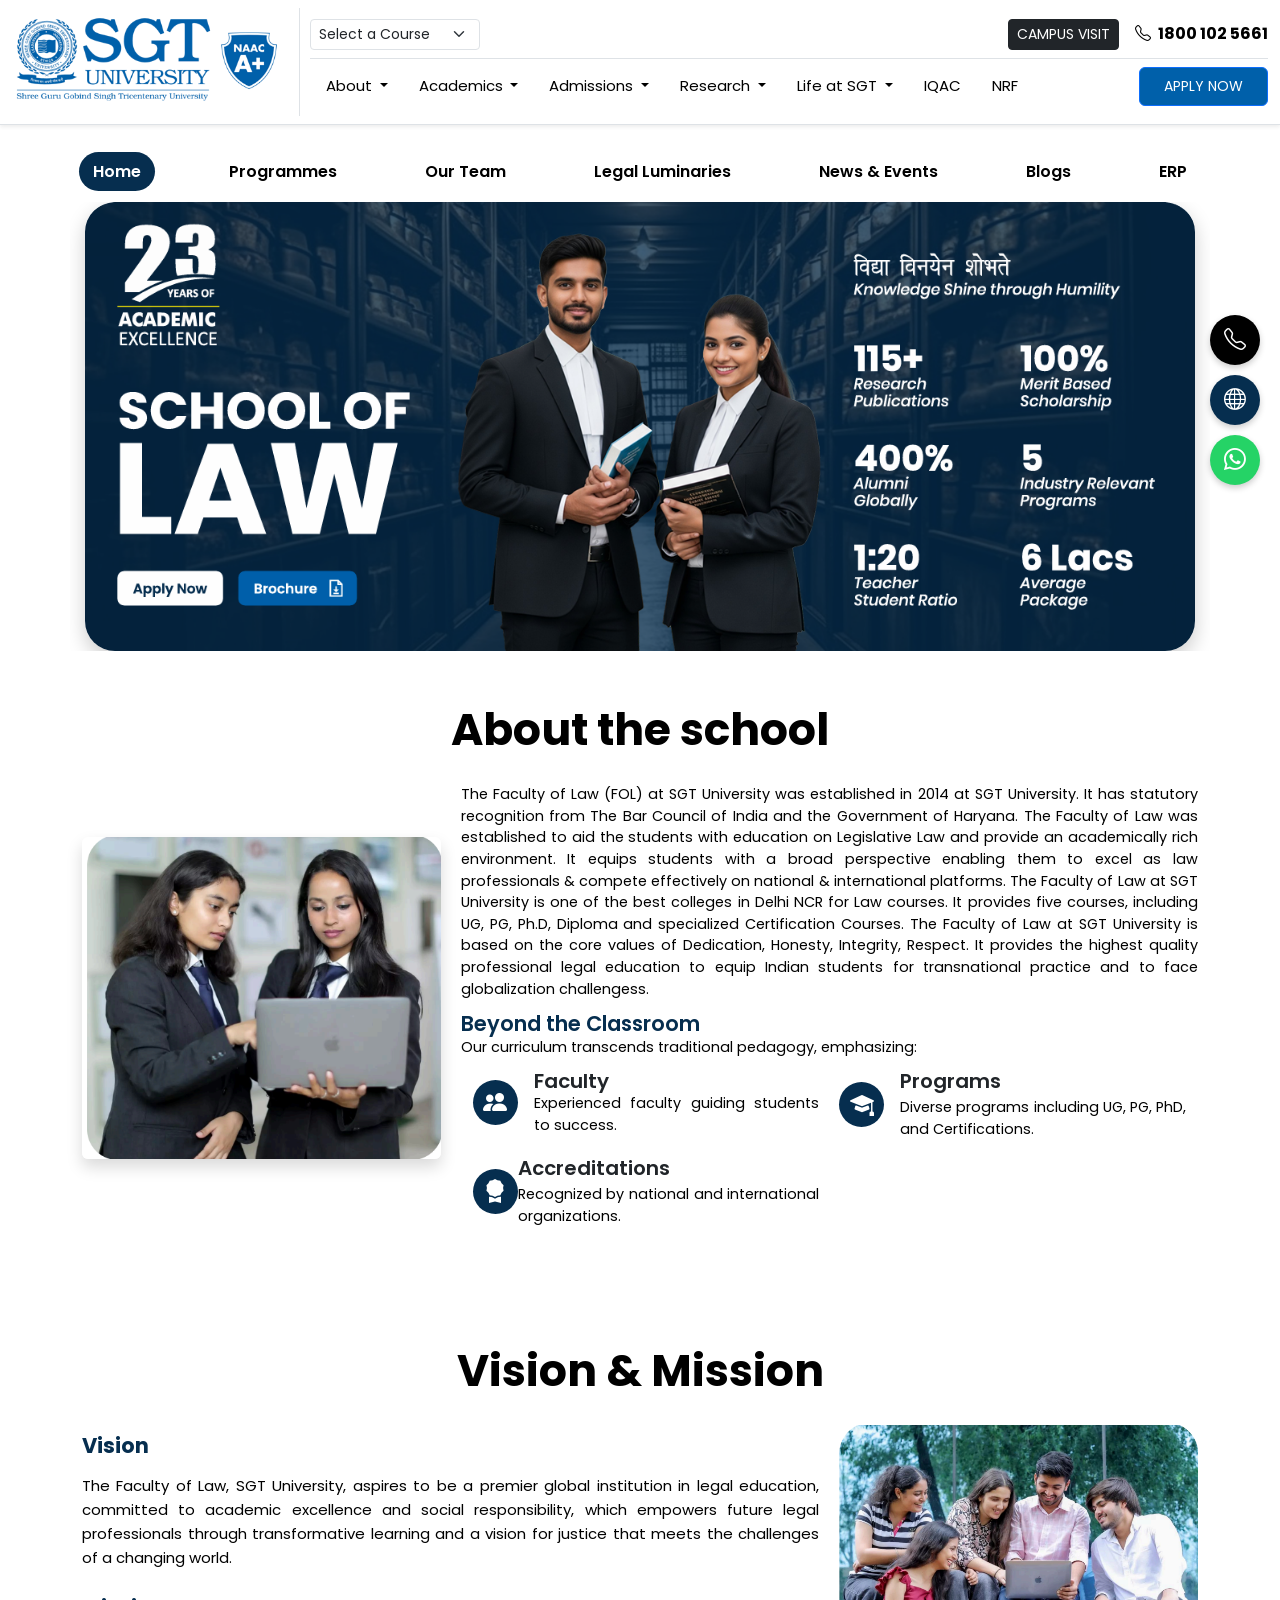
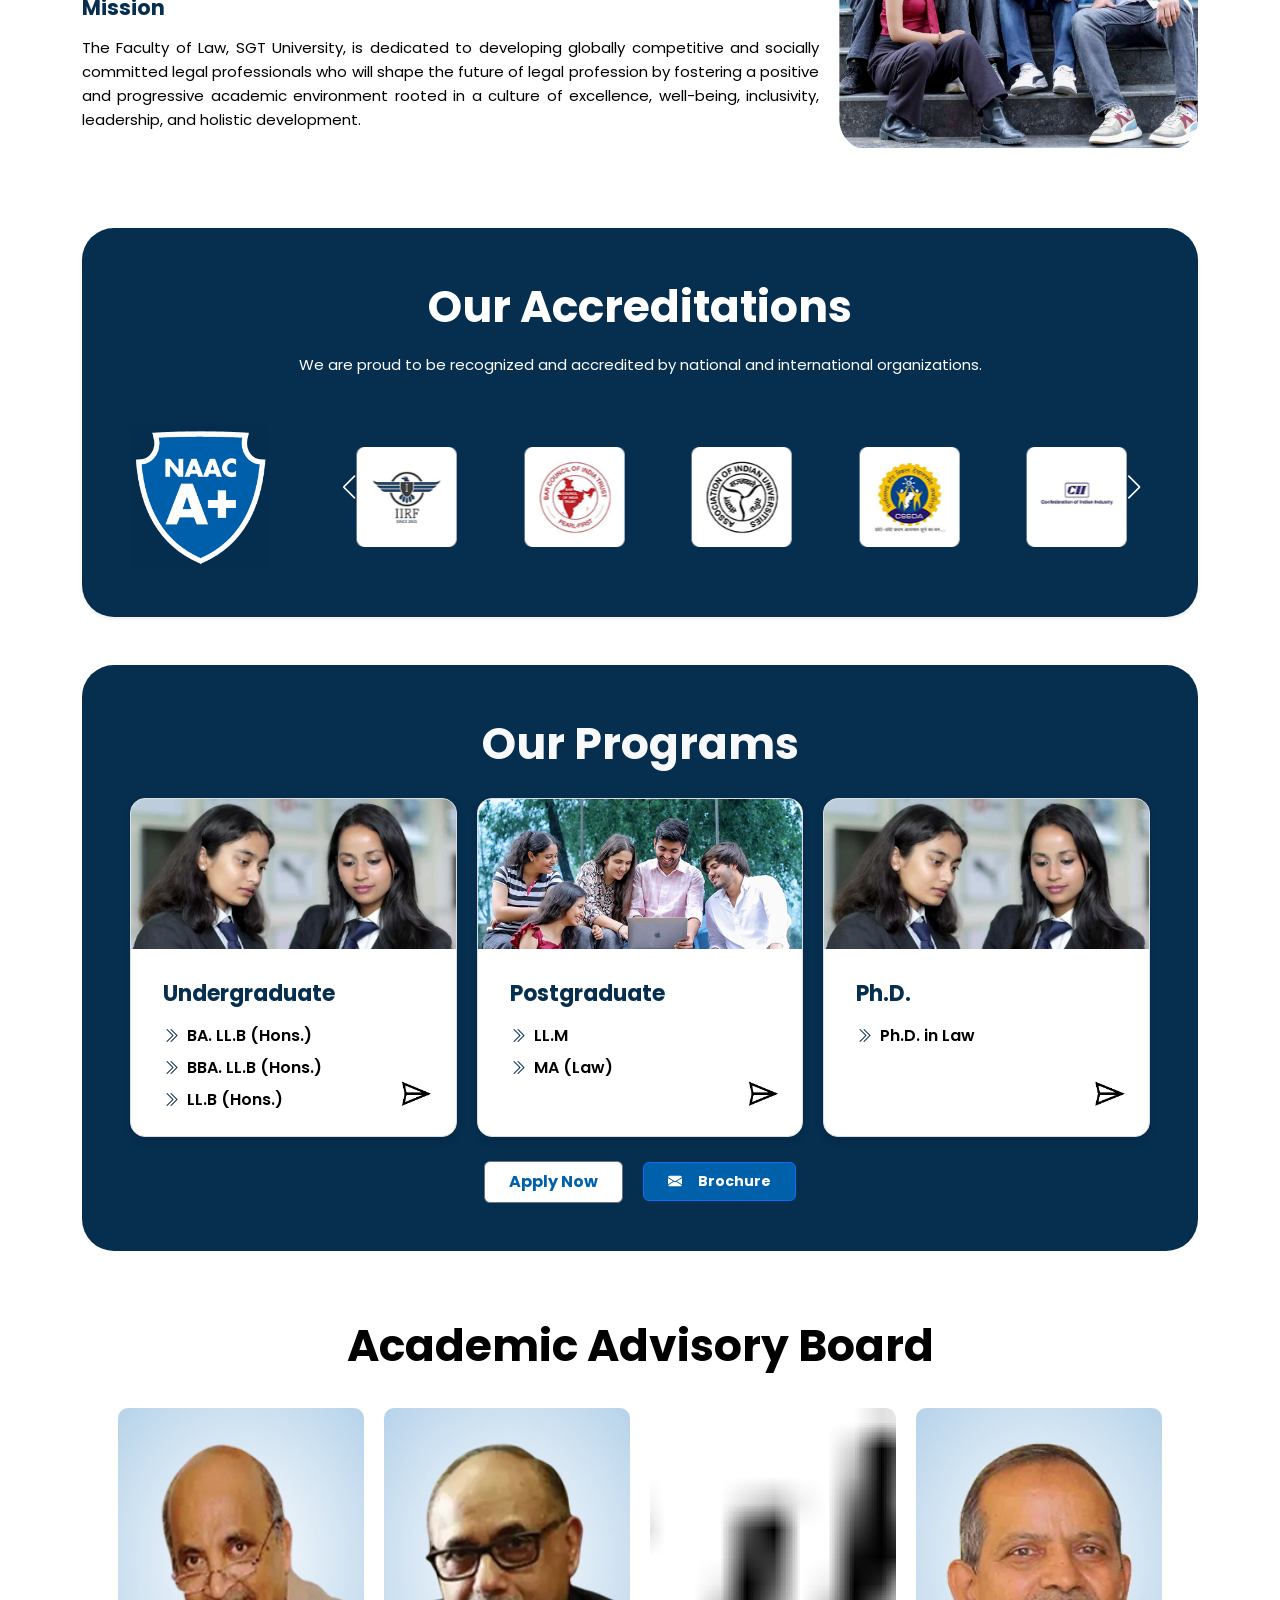
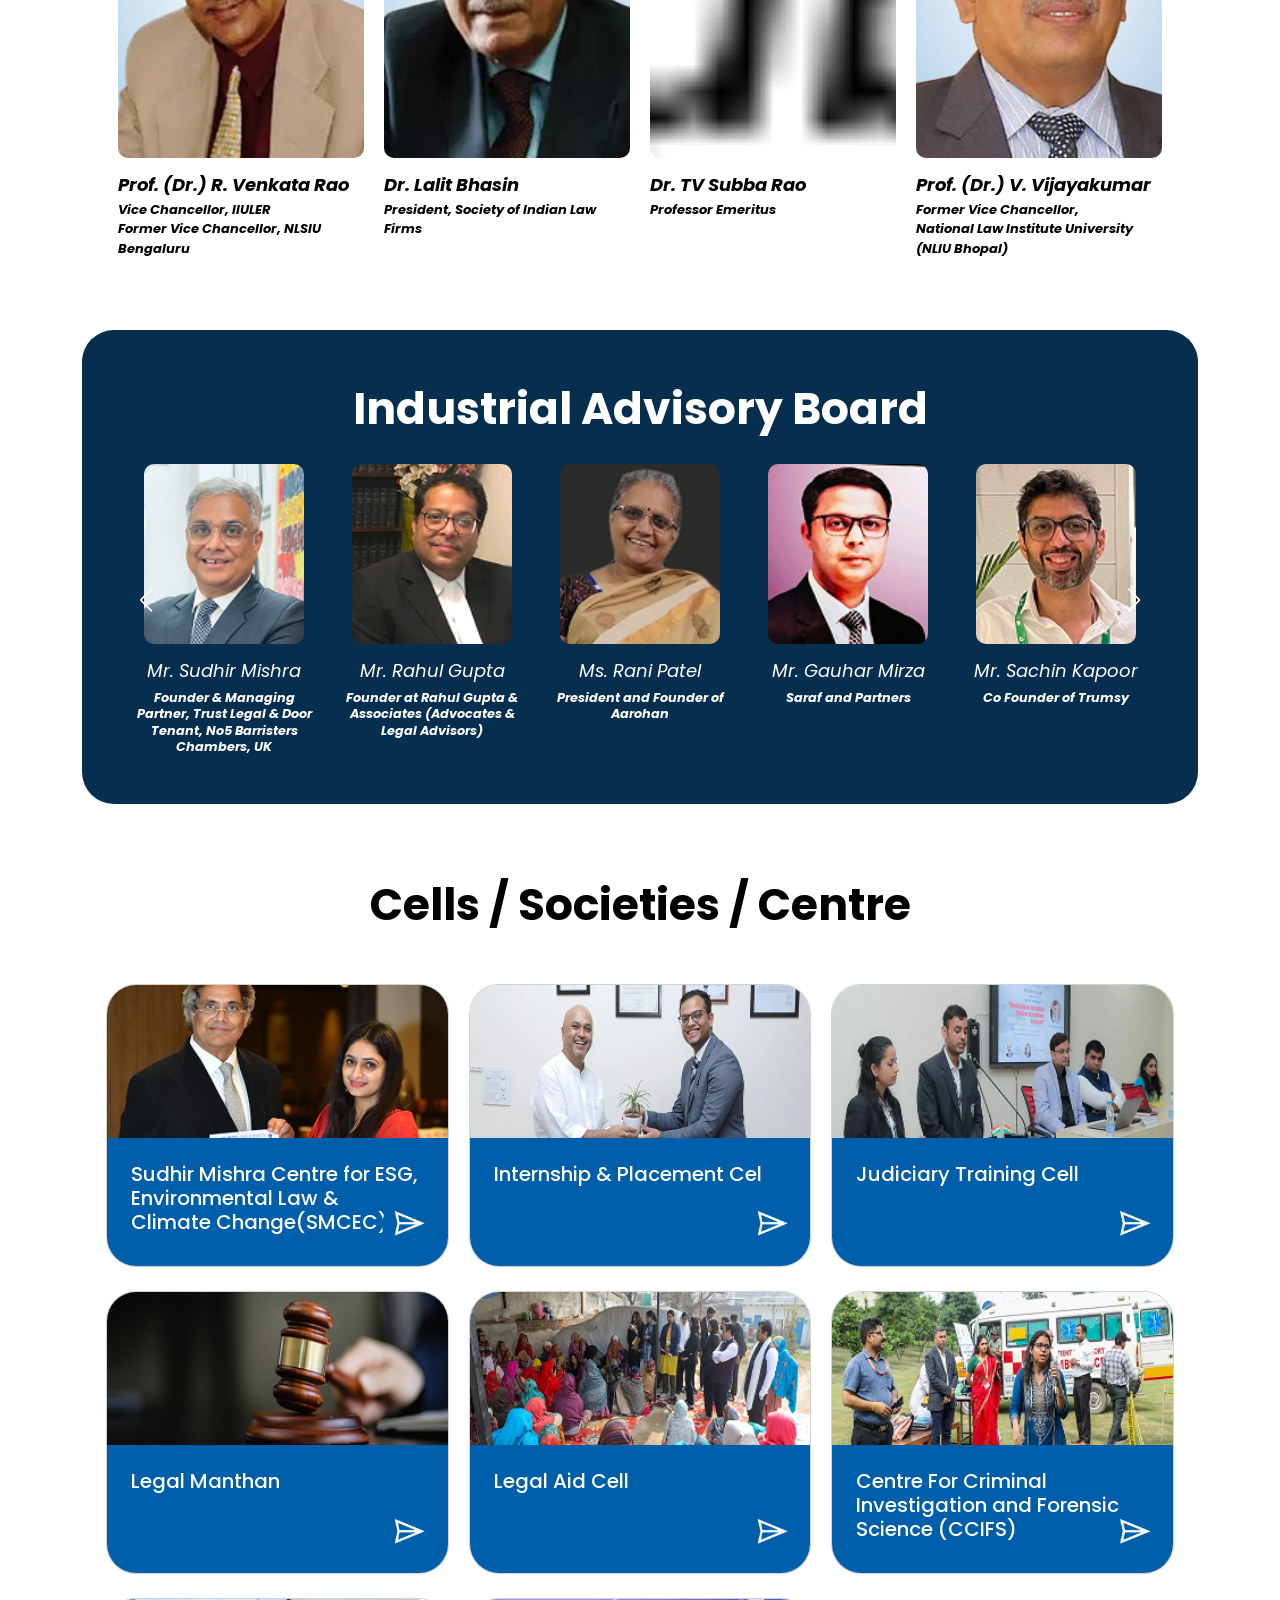
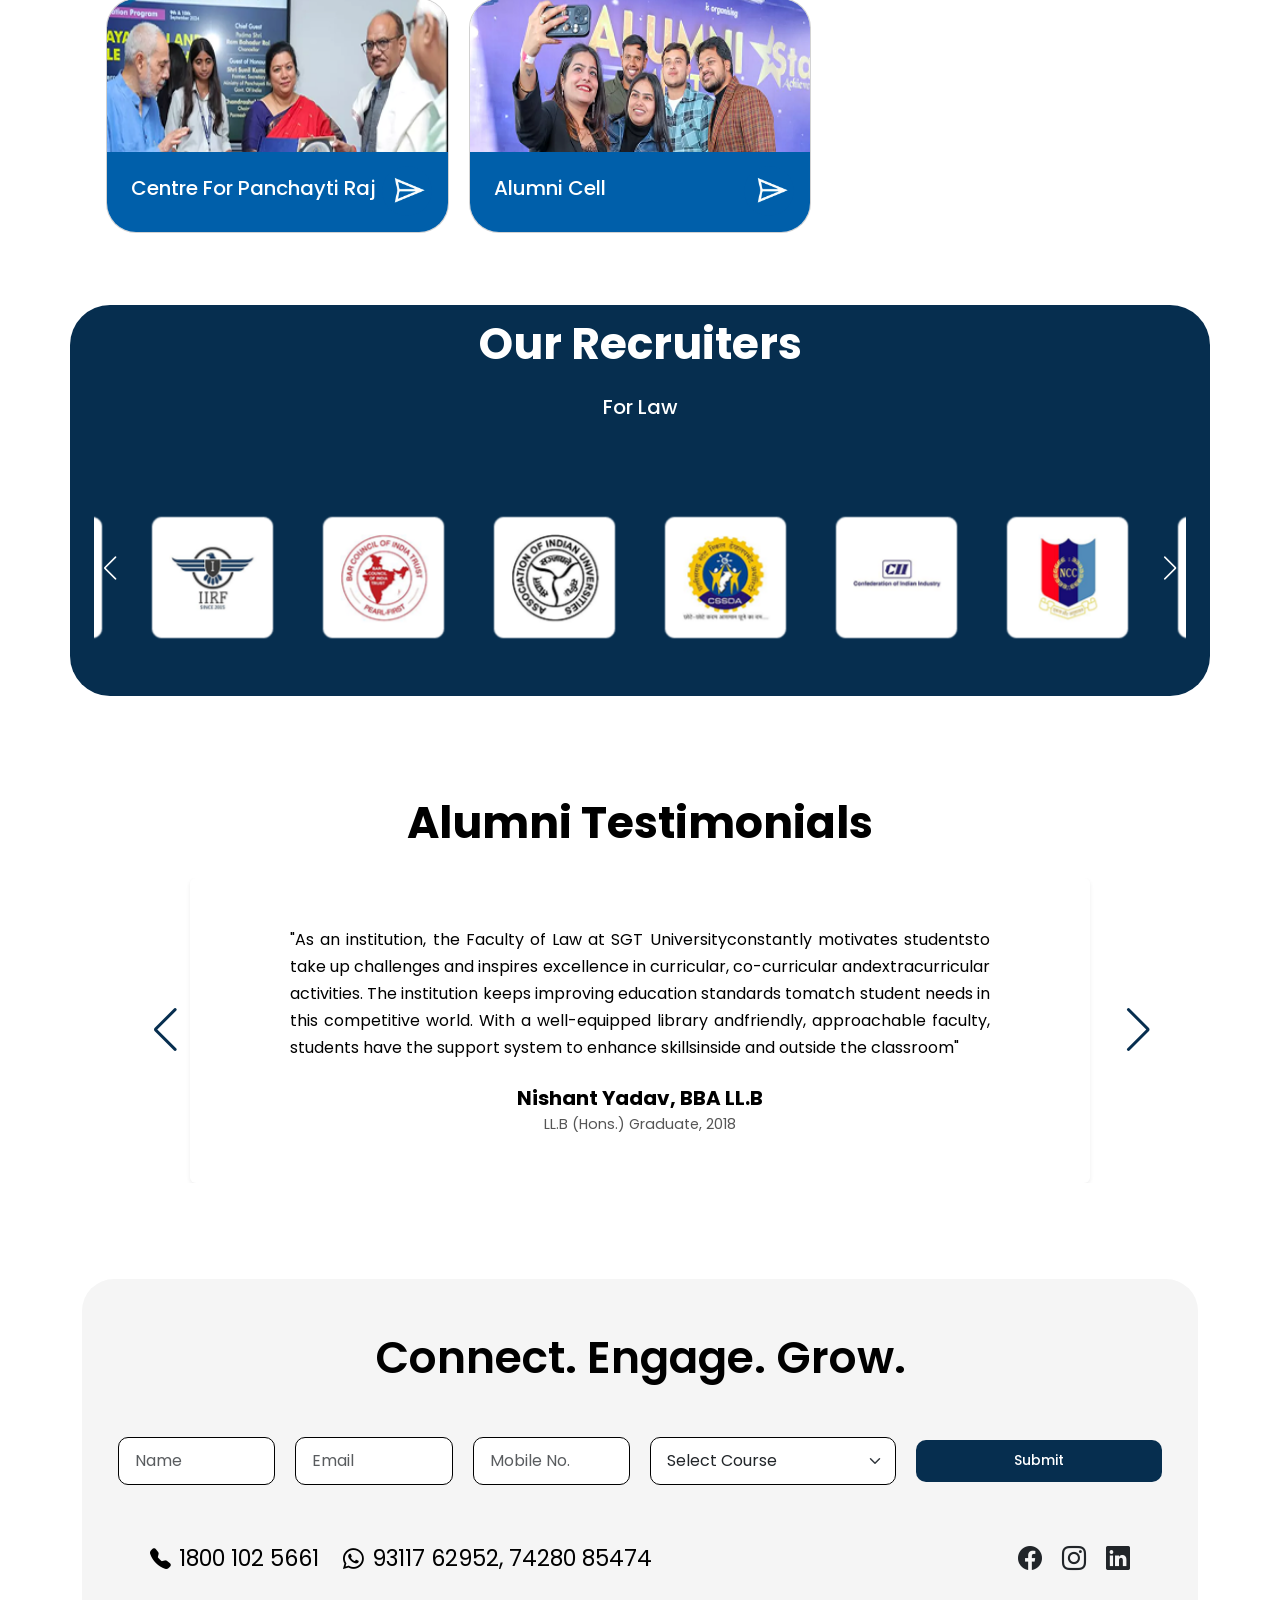
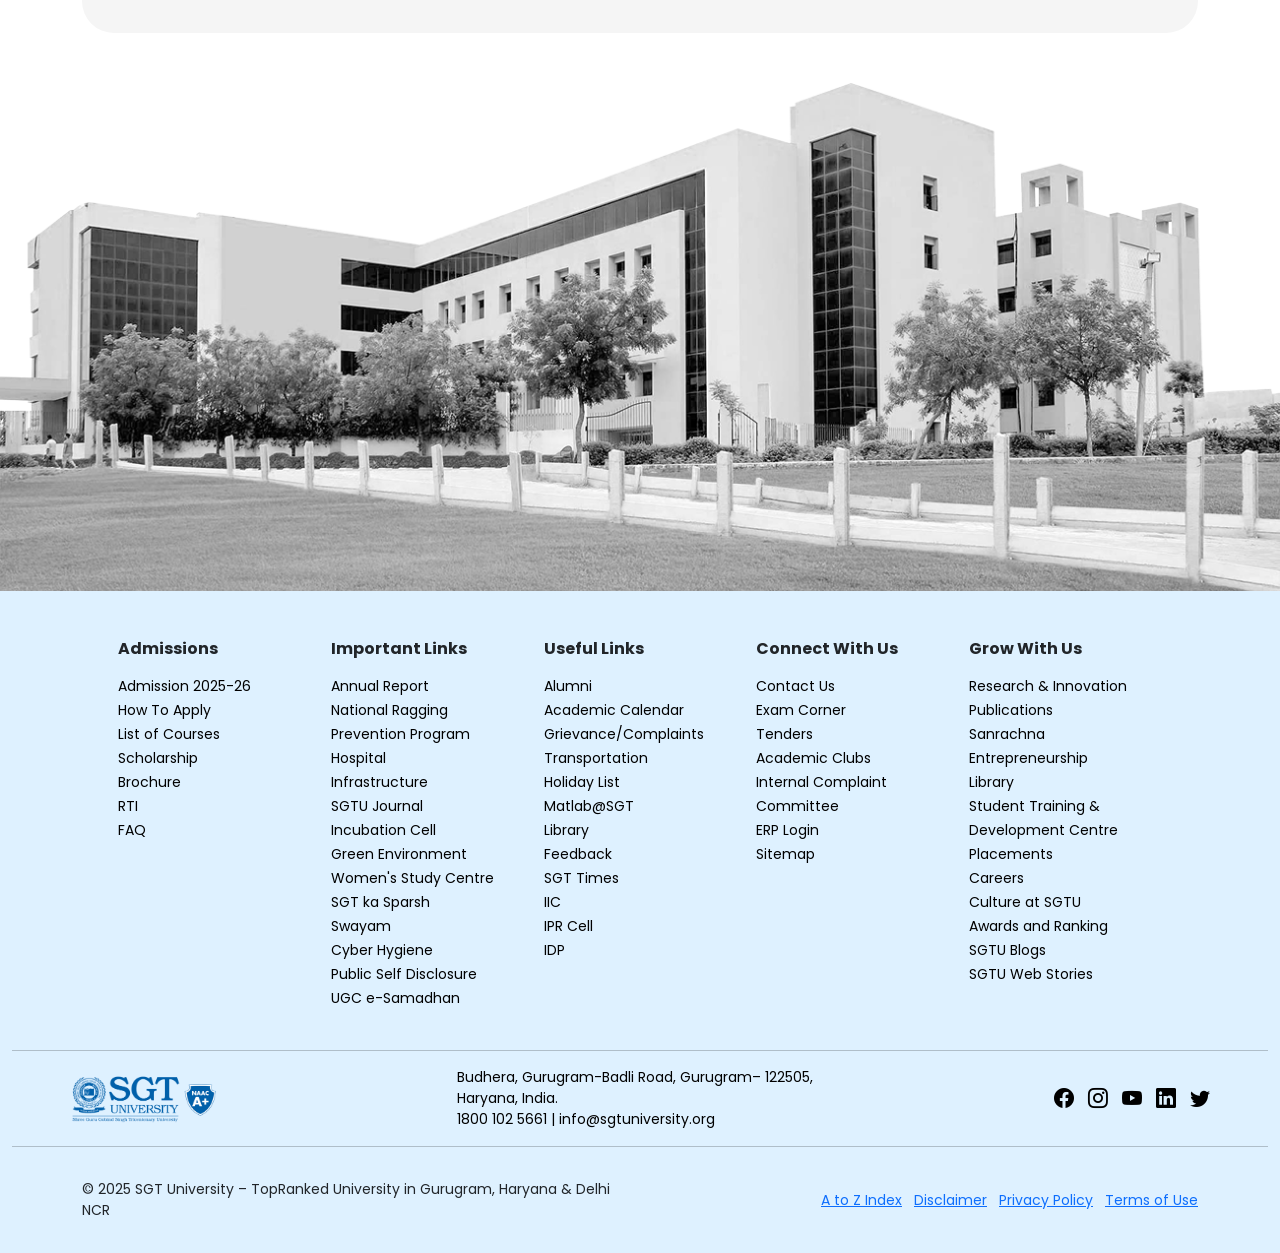
==== commit 94a57842: "header and footer addded on index" ====
--- a/index.html
+++ b/index.html
@@ -21,217 +21,639 @@
 </head>
 
 <body>
-    <div class="container">
-        <header class="main-header py-3 px-2 rounded-bottom shadow-sm">
-            <div class="d-flex align-items-center justify-content-between px-4 py-3 position-relative">
-
-                <!-- Left empty on large screens -->
-                <div class="flex-fill d-none d-md-block"></div>
-
-                <!-- Centered logo (desktop) -->
-                <div
-                    class="header-logo text-center flex-grow-1 position-absolute start-50 translate-middle-x d-none d-md-block">
-                    <img src="assets/img/main-logo.png" alt="University Logo" class="img-fluid"
-                        style="max-height:100px;">
-                </div>
-
-                <!-- Logo (mobile) -->
-                <div class="d-flex align-items-center d-md-none">
-                    <img src="assets/img/main-logo.png" alt="University Logo" class="img-fluid"
-                        style="max-height:70px;">
-                </div>
-
-                <!-- Right side (buttons + hamburger for large screens) -->
-                <div class="d-none d-md-flex align-items-center gap-2">
-                    <!-- Dropdown -->
-                    <div class="dropdown">
-                        <button class="btn dropdown-toggle btn-primary" type="button" data-bs-toggle="dropdown"
-                            aria-expanded="false">
-                            Law Courses
-                        </button>
-                        <ul class="dropdown-menu dropdown-menu-end">
-                            <li><a class="dropdown-item" href="#">LLB (Hons.)</a></li>
-                            <li><a class="dropdown-item" href="#">BA LLB</a></li>
-                            <li><a class="dropdown-item" href="#">BBA LLB</a></li>
-                            <li><a class="dropdown-item" href="#">LLM</a></li>
+    <header class="border-bottom desktop-header fixed-top bg-white shadow-sm d-none d-lg-block">
+        <div class="container-fluid py-2">
+            <div class="row align-items-center">
+
+                <!-- LEFT LOGO COLUMN (ROWSPAN 2 EFFECT USING FLEX COLUMN) -->
+                <div class="col-auto d-flex flex-column justify-content-center pe-3 border-end">
+                    <div class="d-flex align-items-center mb-2">
+                        <img src="assets/img/sgtu_naac.png" class="img-fluid" style="height:100px;" alt="SGT Logo">
+                        <!-- <img src="assets/images/NAAC-ICON.png" class="img-fluid ms-3" style="height:55px;"
+                                alt="NAAC Logo"> -->
+                    </div>
+                </div>
+
+                <!-- RIGHT SIDE COLUMN -->
+                <div class="col">
+
+                    <!-- ROW 1 -->
+                    <div class="d-flex justify-content-between align-items-center mb-2 pb-2 border-bottom">
+
+                        <!-- Select Course -->
+                        <div>
+                            <select class="form-select form-select-sm" style="width:170px;">
+                                <option selected>Select a Course</option>
+                                <option>B.Tech</option>
+                                <option>MBA</option>
+                            </select>
+                        </div>
+
+                        <!-- Campus Visit + Phone -->
+                        <div class="d-flex align-items-center">
+
+                            <button class="btn btn-dark btn-sm me-3"
+                                onclick="openYoutubeModal('guoMNrOQZF4?si=Rt7NjC-q18nyHO1q')">
+                                CAMPUS VISIT
+                            </button>
+
+                            <div class="d-flex align-items-center fw-bold">
+                                <a href="tel:1800 102 5661" class="text-decoration-none" style="color: #000;"><i
+                                        class="bi bi-telephone me-1"></i> 1800 102 5661</a>
+                            </div>
+                        </div>
+                    </div>
+
+                    <!-- ROW 2 (MENU + APPLY NOW) -->
+                    <div class="d-flex justify-content-between align-items-center">
+
+                        <!-- MENU ITEMS -->
+                        <ul class="nav">
+
+                            <!-- ABOUT MENU ITEM -->
+                            <li class="nav-item about-parent">
+
+                                <a class="nav-link about-trigger dropdown-toggle" href="#">
+                                    About
+                                </a>
+
+                                <!-- MEGA MENU -->
+                                <div class="about-menu mega-menu">
+
+                                    <div class="container">
+                                        <div class="row g-5">
+
+                                            <!-- LEFT COLUMN -->
+                                            <div class="col-md-4 pe-5 border-end">
+                                                <h4 class="fw-bold mb-3">About SGT University
+                                                </h4>
+
+                                                <p class="text-muted mb-4">
+                                                    Accredited with an A+ grade by NAAC, SGT University is a
+                                                    distinguished institution
+                                                    committed to “Nurturing Future Leaders” through academic excellence,
+                                                    research,
+                                                    and industry-driven innovation.
+                                                </p>
+
+                                                <a href="https://sgtuniversity.ac.in/about/our-university"
+                                                    class="fw-bold text-decoration-none know">
+                                                    KNOW MORE →
+                                                </a>
+                                            </div>
+
+                                            <!-- MIDDLE COLUMN -->
+                                            <div class="col-md-4">
+                                                <ul class="list-unstyled mega-links">
+                                                    <li>
+                                                        <a
+                                                            href="https://sgtuniversity.ac.in/about/accreditations-ranking">Rankings
+                                                            <span>›</span></a>
+                                                        <p>Proudly Rated Among the Top Private Universities in India by
+                                                            nirf, IIRF, QS Asian University, The World University, The
+                                                            Impact Ranking, etc.</p>
+                                                    </li>
+
+                                                    <li>
+                                                        <a
+                                                            href="https://sgtuniversity.ac.in/about/accreditations-ranking">Accreditation
+                                                            <span>›</span></a>
+                                                        <p>NAAC A+, NABL, Govt. of Haryana, Bar council of India, UGC,
+                                                            RCI, QS I-Gauge, ICAR, Indian Nursing Council, 20+ others
+                                                        </p>
+                                                    </li>
+
+                                                    <li>
+                                                        <a href="#">Achievements <span>›</span></a>
+                                                        <p>With 280+ Patents, our faculty members are recognized in
+                                                            Stanford University’s “Top 2% Scientists” list.</p>
+                                                    </li>
+                                                </ul>
+                                            </div>
+
+                                            <!-- RIGHT COLUMN -->
+                                            <div class="col-md-4">
+                                                <ul class="list-unstyled mega-links">
+                                                    <li>
+                                                        <a href="https://sgtuniversity.ac.in/about/our-chancellor">Chancellor
+                                                            <span>›</span></a>
+                                                        <p>Padma Bhushan Shri Ram Bahadur Rai is our Vision</p>
+                                                    </li>
+
+                                                    <li>
+                                                        <a href="https://sgtuniversity.ac.in/about/our-chancellor">Vice
+                                                            Chancellor <span>›</span></a>
+                                                        <p>Prof. (Dr.) Hemant Verma - believe our true strength lies in
+                                                            vibrant community of our students, faculty, researchers,
+                                                            and collaborators.</p>
+                                                    </li>
+
+                                                    <li>
+                                                        <a
+                                                            href="https://sgtuniversity.ac.in/about/organizational-structure">Leadership
+                                                            Team <span>›</span></a>
+                                                        <p>Our Leadership Team comprises brilliant individuals who
+                                                            strongly drives governance, transparency, and accountability
+                                                            in
+                                                            the system.</p>
+                                                    </li>
+
+                                                    <!-- <li>
+                                                            <a href="#">Newsletters <span>›</span></a>
+                                                            <p>Regular updates & upcoming events.</p>
+                                                        </li> -->
+                                                </ul>
+                                            </div>
+
+                                        </div>
+                                    </div>
+
+                                </div>
+                            </li>
+
+                            <li class="nav-item academics-parent">
+
+                                <a class="nav-link academics-trigger dropdown-toggle" href="#">
+                                    Academics
+                                </a>
+
+                                <!-- MEGA MENU -->
+                                <div class="academics-menu mega-menu full-width">
+                                    <div class="container-fluid py-4">
+
+                                        <div class="row">
+
+                                            <!-- COLUMN 1 – COURSE TYPES -->
+                                            <div class="col-2 border-end">
+                                                <ul class="list-unstyled academics-types">
+                                                    <li data-type="ug" class="active">Undergraduate</li>
+                                                    <li data-type="pg">Postgraduate</li>
+                                                    <li data-type="doctoral">Doctoral</li>
+                                                    <li data-type="diploma">Diploma</li>
+                                                    <li data-type="online">Online Programs</li>
+                                                </ul>
+                                            </div>
+
+                                            <!-- COLUMN 2 – FACULTIES (Dynamic) -->
+                                            <div class="col-2 border-end">
+                                                <ul class="list-unstyled faculties-list">
+                                                    <!-- dynamically updated -->
+                                                </ul>
+                                            </div>
+
+                                            <!-- COLUMN 3 – COURSES (Dynamic) -->
+                                            <div class="col-8">
+                                                <div class="courses-list"></div>
+                                            </div>
+
+                                        </div>
+                                    </div>
+                                </div>
+
+                            </li>
+
+                            <li class="nav-item admission-parent">
+
+                                <a class="nav-link admission-trigger dropdown-toggle" href="#">
+                                    Admissions
+                                </a>
+
+                                <!-- MEGA MENU -->
+                                <div class="admission-menu mega-menu">
+
+                                    <div class="container">
+                                        <div class="row g-5">
+
+                                            <!-- LEFT COLUMN -->
+                                            <div class="col-md-4 pe-5 border-end">
+                                                <h4 class="fw-bold mb-3">Admissions at SGT University
+                                                </h4>
+
+                                                <p class="text-muted mb-4">
+                                                    Admission opens for 2026-27 session. Applying at SGT in 200+ courses
+                                                    is easy via online and offline modes.
+                                                </p>
+
+                                                <a href="#" class="fw-bold text-decoration-none know">
+                                                    KNOW MORE →
+                                                </a>
+                                            </div>
+
+                                            <!-- MIDDLE COLUMN -->
+                                            <div class="col-md-4">
+                                                <ul class="list-unstyled mega-links">
+                                                    <li>
+                                                        <a href="https://admission.sgtuniversity.ac.in/">Apply Online
+                                                            <span>›</span></a>
+                                                        <p>Select the Faculty/ School and respective course with your
+                                                            details you are interested in.</p>
+                                                    </li>
+                                                    <li>
+                                                        <a href="https://sgtuniversity.ac.in/list-of-programmes">Explore
+                                                            Programs <span>›</span></a>
+                                                        <p>200+ Programs to choose from with deep-dive counselling in
+                                                            each subject.</p>
+                                                    </li>
+                                                </ul>
+                                            </div>
+
+                                            <!-- RIGHT COLUMN -->
+                                            <div class="col-md-4">
+                                                <ul class="list-unstyled mega-links">
+                                                    <li>
+                                                        <a
+                                                            href="https://sgtuniversity.ac.in/admissions/admission-procedure">Admission
+                                                            Procedure <span>›</span></a>
+                                                        <p>Follow step by step Admissions procedure in online or offline
+                                                            mode</p>
+                                                    </li>
+
+                                                    <li>
+                                                        <a href="https://sgtuniversity.ac.in/academics/study-at-sgt">Why
+                                                            Study at SGT <span>›</span></a>
+                                                        <p>Our 10,000+ Alumni has given us uncountable stories to be a
+                                                            part of the SGT.</p>
+                                                    </li>
+                                                </ul>
+                                            </div>
+
+                                        </div>
+                                    </div>
+
+                                </div>
+                            </li>
+
+                            <!-- <li class="nav-item dropdown">
+                                    <a class="nav-link dropdown-toggle" data-bs-toggle="dropdown">Admissions</a>
+                                    <ul class="dropdown-menu">
+                                        <li><a class="dropdown-item">Apply</a></li>
+                                    </ul>
+                                </li> -->
+
+                            <li class="nav-item research-parent">
+
+                                <a class="nav-link research-trigger dropdown-toggle" href="#">
+                                    Research
+                                </a>
+
+                                <!-- MEGA MENU -->
+                                <div class="research-menu mega-menu">
+
+                                    <div class="container">
+                                        <div class="row g-5">
+
+                                            <!-- LEFT COLUMN -->
+                                            <div class="col-md-4 pe-5 border-end">
+                                                <h4 class="fw-bold mb-3">Research at SGT University
+                                                </h4>
+
+                                                <p class="text-muted mb-4">
+                                                    SGT University views research and development (R&D) as a key
+                                                    component that propels both innovation and academic
+                                                    excellence.
+                                                </p>
+
+                                                <a href="https://sgtuniversity.ac.in/research/introduction"
+                                                    class="fw-bold text-decoration-none know">
+                                                    KNOW MORE →
+                                                </a>
+                                            </div>
+
+                                            <!-- MIDDLE COLUMN -->
+                                            <div class="col-md-4">
+                                                <ul class="list-unstyled mega-links">
+                                                    <li>
+                                                        <a href="https://sgtuniversity.ac.in/research/research-labs">
+                                                            Research Labs <span>›</span></a>
+                                                        <p>The Central Scientific Instrumentation Facility (CSIF) serves
+                                                            as a cutting-edge, multidisciplinary hub equipped with
+                                                            state-of-the-art instrumentation.</p>
+                                                    </li>
+                                                    <li>
+                                                        <a href="https://sgtuniversity.ac.in/research/publications">Publications
+                                                            <span>›</span></a>
+                                                        <p>More than 10,000+ publications on record. 780+ faculty are
+                                                            researching and sharing their work endlessly.</p>
+                                                    </li>
+                                                </ul>
+                                            </div>
+
+                                            <!-- RIGHT COLUMN -->
+                                            <div class="col-md-4">
+                                                <ul class="list-unstyled mega-links">
+                                                    <li>
+                                                        <a href="https://sgtuniversity.ac.in/research/ipr">Patents and
+                                                            IPR <span>›</span></a>
+                                                        <p>More than 280+ patents and Intellectual Property Rights (IPR)
+                                                            are crucial for higher education institutions</p>
+                                                    </li>
+
+                                                    <li>
+                                                        <a href="https://sgtuniversity.ac.in/research/projects">Projects
+                                                            <span>›</span></a>
+                                                        <p>With our strong Research advisory board and over 30+
+                                                            collaborations with about 100+ Consulting projects.</p>
+                                                    </li>
+                                                </ul>
+                                            </div>
+
+                                        </div>
+                                    </div>
+
+                                </div>
+                            </li>
+
+                            <!-- <li class="nav-item dropdown">
+                                    <a class="nav-link dropdown-toggle" data-bs-toggle="dropdown"></a>
+                                    <ul class="dropdown-menu">
+                                        <li><a class="dropdown-item">Publications</a></li>
+                                    </ul>
+                                </li> -->
+                            <li class="nav-item life-parent">
+
+                                <a class="nav-link life-trigger dropdown-toggle" href="#">
+                                    Life at SGT
+                                </a>
+
+                                <!-- MEGA MENU -->
+                                <div class="life-menu mega-menu">
+
+                                    <div class="container">
+                                        <div class="row g-5">
+
+                                            <!-- LEFT COLUMN -->
+                                            <div class="col-md-3 pe-5 border-end">
+                                                <h4 class="fw-bold mb-3">Life at SGT University
+                                                </h4>
+
+                                                <p class="text-muted mb-4">
+                                                    SGT University is a multi‑campus, multi‑disciplinary
+                                                    research academia
+                                                    accredited 'A++' by NAAC and ranked among the best research
+                                                    institutions in India.
+                                                </p>
+
+                                                <a href="#" class="fw-bold text-decoration-none know">
+                                                    KNOW MORE →
+                                                </a>
+                                            </div>
+
+                                            <!-- MIDDLE COLUMN -->
+                                            <div class="col-md-3">
+                                                <ul class="list-unstyled mega-links">
+                                                    <li>
+                                                        <a href="#">
+                                                            Student Welfare Centre <span>›</span></a>
+                                                        <p>Only Indian University in World’s Top 100 (THE Impact
+                                                            Rankings).</p>
+                                                    </li>
+                                                    <li>
+                                                        <a href="#">Accomodation <span>›</span></a>
+                                                        <p>A++ grade awarded by NAAC in 2023.</p>
+                                                    </li>
+                                                    <li>
+                                                        <a href="#">Synergy <span>›</span></a>
+                                                        <p>A++ grade awarded by NAAC in 2023.</p>
+                                                    </li>
+                                                </ul>
+                                            </div>
+
+                                            <!-- RIGHT COLUMN -->
+                                            <div class="col-md-3">
+                                                <ul class="list-unstyled mega-links">
+                                                    <li>
+                                                        <a href="#">Events <span>›</span></a>
+                                                        <p>Founder is Sri Mata Amritanandamayi Devi.</p>
+                                                    </li>
+
+                                                    <li>
+                                                        <a href="#">Blogs <span>›</span></a>
+                                                        <p>Experienced professionals guiding the institution.</p>
+                                                    </li>
+                                                    <li>
+                                                        <a href="#">Transportation <span>›</span></a>
+                                                        <p>Experienced professionals guiding the institution.</p>
+                                                    </li>
+                                                </ul>
+                                            </div>
+
+                                            <!-- RIGHT COLUMN -->
+                                            <div class="col-md-3">
+                                                <ul class="list-unstyled mega-links">
+                                                    <li>
+                                                        <a href="#">Campus <span>›</span></a>
+                                                        <p>Founder is Sri Mata Amritanandamayi Devi.</p>
+                                                    </li>
+
+                                                    <li>
+                                                        <a href="#">Library <span>›</span></a>
+                                                        <p>Experienced professionals guiding the institution.</p>
+                                                    </li>
+                                                </ul>
+                                            </div>
+
+                                        </div>
+                                    </div>
+
+                                </div>
+                            </li>
+
+                            <!-- <li class="nav-item dropdown">
+                                    <a class="nav-link dropdown-toggle" data-bs-toggle="dropdown">Life at SGT</a>
+                                    <ul class="dropdown-menu">
+                                        <li><a class="dropdown-item">Campus</a></li>
+                                    </ul>
+                                </li> -->
+
+                            <li class="nav-item"><a class="nav-link">IQAC</a></li>
+                            <li class="nav-item"><a class="nav-link">NRF</a></li>
+
                         </ul>
-                    </div>
-
-                    <!-- Apply Now -->
-                    <button class="btn btn-secondary">Apply Now</button>
-
-                    <!-- Hamburger -->
-                    <button
-                        class="hamburger-btn d-flex flex-column justify-content-center gap-1 p-0 border-0 bg-transparent"
-                        aria-label="Menu">
-                        <span class="hamburger-line rounded"></span>
-                        <span class="hamburger-line rounded"></span>
-                        <span class="hamburger-line rounded"></span>
+
+                        <!-- APPLY NOW -->
+                        <a href="https://admission.sgtuniversity.ac.in/" target="_blank"
+                            class="btn btn-primary btn-sm px-4">APPLY
+                            NOW</a>
+                    </div>
+
+                </div>
+            </div>
+        </div>
+    </header>
+
+
+    <!-- MOBILE HEADER -->
+    <header
+        class="d-lg-none d-flex justify-content-between align-items-center px-3 py-2 border-bottom bg-white position-fixed top-0 w-100"
+        style="z-index:9999;">
+        <!-- LOGO -->
+        <a href="#">
+            <img src="assets/img/sgtu_naac.png" alt="SGT University" style="height:56px;">
+        </a>
+
+        <!-- HAMBURGER -->
+        <button class="btn p-0 border-0 bg-transparent" data-bs-toggle="offcanvas" data-bs-target="#mobileMenu">
+            <i class="bi bi-list" style="font-size:32px;"></i>
+        </button>
+    </header>
+
+
+    <!-- SINGLE OFFCANVAS -->
+    <!-- SINGLE OFFCANVAS -->
+    <div class="d-lg-none d-flex offcanvas offcanvas-start top-20" tabindex="-1" id="mobileMenu"
+        aria-labelledby="mobileMenuLabel">
+        <!-- HEADER (dynamic based on panel) -->
+        <div class="offcanvas-header">
+            <button class="btn p-0 me-3 d-none" id="backBtn" aria-label="Back">
+                <i class="bi bi-chevron-left fs-4"></i>
+            </button>
+            <h5 class="offcanvas-title" id="panelTitle">Menu</h5>
+
+            <!-- CLOSE BUTTON -->
+            <button class="btn-close" data-bs-dismiss="offcanvas" aria-label="Close menu"></button>
+        </div>
+
+        <!-- MAIN PANEL -->
+        <div id="mainPanel" class="menu-panel">
+            <ul class="list-unstyled mobile-menu mb-0">
+                <li class="mb-2"><a href="#" class="menu-item d-block py-2">Home</a></li>
+
+                <li class="mb-2">
+                    <button class="menu-item d-block w-100 py-2 text-start open-sub" data-target="aboutPanel">
+                        About <i class="bi bi-arrow-right float-end"></i>
                     </button>
-                </div>
-
-                <!-- Hamburger only on mobile -->
-                <div class="d-flex d-md-none align-items-center">
-                    <button
-                        class="hamburger-btn d-flex flex-column justify-content-center gap-1 p-0 border-0 bg-transparent"
-                        aria-label="Menu">
-                        <span class="hamburger-line rounded"></span>
-                        <span class="hamburger-line rounded"></span>
-                        <span class="hamburger-line rounded"></span>
+                </li>
+
+                <li class="mb-2">
+                    <button class="menu-item d-block w-100 py-2 text-start open-sub" data-target="academicsPanel">
+                        Academics <i class="bi bi-arrow-right float-end"></i>
                     </button>
-                </div>
-            </div>
-        </header>
-    </div>
-
-    <!-- Fullscreen Sliding Menu -->
-    <div id="fullscreen-menu" class="fullscreen-menu">
-        <button class="close-menu">&times;</button>
-        <nav class="menu-content">
-            <ul class="menu-list list-unstyled">
-                <li class="has-submenu">
-                    <a href="#">About<span class="arrow">&rsaquo;</span></a>
-                    <ul class="submenu list-unstyled">
-                        <li><a href="https://sgtuniversity.ac.in/about/our-university">Our University</a></li>
-                        <li><a href="https://sgtuniversity.ac.in/about/our-chancellor">Our Chancellor</a></li>
-                        <li><a href="https://sgtuniversity.ac.in/about/our-vice-chancellor">Our Vice Chancellor</a></li>
-                        <li><a href="https://sgtuniversity.ac.in/about/organizational-structure">Organizational
-                                Structure</a></li>
-                        <li><a href="https://sgtuniversity.ac.in/about/accreditations-ranking">Accreditation &
-                                Rankings</a></li>
-                        <li><a href="https://sgtuniversity.ac.in/about/regulations-policies">Regulation & Policy</a>
-                        </li>
-                        <li><a href="https://sgtuniversity.ac.in/about/library">Library</a></li>
-                    </ul>
                 </li>
 
-                <li class="has-submenu">
-                    <a href="#">Academics <span class="arrow">&rsaquo;</span></a>
-                    <ul class="submenu list-unstyled">
-                        <li><a href="https://sgtuniversity.ac.in/academics/study-at-sgt">Study at SGT</a></li>
-                        <li class="has-submenu">
-                            <a href="#" aria-expanded="false">Faculty <span class="arrow">&rsaquo;</span></a>
-                            <ul class="submenu faculty-submenu list-unstyled">
-                                <div class="faculty-grid">
-                                    <ul>
-                                        <li><a href="https://sgtuniversity.ac.in/agri/">Agricultural Sciences</a></li>
-                                        <li><a href="https://sgtuniversity.ac.in/science/">School of Basic and Applied
-                                                Sciences</a></li>
-                                        <li><a href="https://sgtuniversity.ac.in/bhs/">School of Behavioural
-                                                Sciences</a></li>
-                                        <li><a href="https://sgtuniversity.ac.in/cm/">School of Commerce &
-                                                Management</a></li>
-                                        <li><a href="https://sgtuniversity.ac.in/fashion/">School of Design</a></li>
-                                        <li><a href="https://sgtuniversity.ac.in/education/">Education</a></li>
-                                        <li><a href="https://sgtuniversity.ac.in/engineering/">School of Engineering &
-                                                Technology</a></li>
-                                        <li><a href="https://sgtuniversity.ac.in/masscomm/">School of Emerging Media,
-                                                Communication and Film Studies</a>
-                                        </li>
-                                        <li><a href="https://sgtuniversity.ac.in/htm/">School of Hotel & Tourism
-                                                Management</a></li>
-                                        <li><a href="https://sgtuniversity.ac.in/hsla/">School of Humanities, Social
-                                                Sciences & Liberal Arts</a></li>
-                                        <li><a href="https://sgtuniversity.ac.in/law/">Law</a></li>
-
-                                    </ul>
-                                    <ul>
-                                        <li><a href="https://sgtuniversity.ac.in/ahs/">School of Allied Health
-                                                Sciences</a></li>
-                                        <li><a href="https://sgtuniversity.ac.in/dental/">Dental Sciences</a></li>
-                                        <li><a href="https://sgtuniversity.ac.in/ims/">Indian Medical System</a></li>
-                                        <li><a href="https://sgtuniversity.ac.in/medical/">Medicine & Health
-                                                Sciences</a></li>
-                                        <li><a href="https://sgtuniversity.ac.in/fnys/">School of Naturopathy & Yogic
-                                                Sciences</a></li>
-                                        <li><a href="https://sgtuniversity.ac.in/nursing/">Nursing</a></li>
-                                        <li><a href="https://sgtuniversity.ac.in/physiotherapy/">School of
-                                                Physiotherapy</a></li>
-                                        <li><a href="https://sgtuniversity.ac.in/pharmacy/">SGT College of Pharmacy</a>
-                                        </li>
-                                        <li><a href="https://sgtuniversity.ac.in/dpsr/">Department of Pharmaceutical
-                                                Sciences and Research</a></li>
-
-                                    </ul>
-                                </div>
-                            </ul>
-                        </li>
-                        <li class="has-submenu">
-                            <a href="#">University Clusters<span class="arrow">&rsaquo;</span></a>
-                            <ul class="submenu list-unstyled">
-                                <li><a href="https://sgtuniversity.ac.in/clusters/medical-health-sciences">Medical &
-                                        Health
-                                        Sciences</a></li>
-                                <li><a href="https://sgtuniversity.ac.in/clusters/social-science-humanities">Humanities
-                                        &
-                                        Social Sciences</a></li>
-                                <li><a href="https://sgtuniversity.ac.in/clusters/science-technology-management">Science,
-                                        Technology, and Management</a></li>
-                                <li><a href="https://sgtuniversity.ac.in/clusters/pharmacy">Pharmacy</a></li>
-                            </ul>
-                        </li>
-                        <li class="has-submenu">
-                            <a href="#">Examination<span class="arrow">&rsaquo;</span></a>
-                            <ul class="submenu list-unstyled">
-                                <li><a
-                                        href="https://sgtuniversity.ac.in/academics/examination#result-and-notifications">Result
-                                        & Notification</a></li>
-                                <li><a href="https://sgtuniversity.ac.in/academics/examination#date-sheet">Datesheet</a>
-                                </li>
-                                <li><a href="https://sgtuniversity.ac.in/academics/examination#old-question-papers">Old
-                                        Question Papers</a></li>
-                                <li><a href="https://sgtuniversity.ac.in/academics/examination#abc-nad-digilocker">ABC-NAD
-                                        Digilocker</a></li>
-                                <li><a
-                                        href="https://sgtuniversity.ac.in/academics/examination#controller-of-examination">Controller
-                                        of Examination</a></li>
-                                <li><a href="https://sgtuniversity.ac.in/academics/degree-in-advanced">Degree in
-                                        advance</a></li>
-                            </ul>
-                        </li>
-                    </ul>
+                <li class="mb-2">
+                    <button class="menu-item d-block w-100 py-2 text-start open-sub" data-target="admissionsPanel">
+                        Admissions <i class="bi bi-arrow-right float-end"></i>
+                    </button>
                 </li>
-
-                <li class="has-submenu">
-                    <a href="#">Admissions <span class="arrow">&rsaquo;</span></a>
-                    <ul class="submenu list-unstyled">
-                        <li><a href="https://admission.sgtuniversity.ac.in/">Apply Online</a></li>
-                        <li><a href="https://sgtuniversity.ac.in/list-of-programmes">Explore Programs</a></li>
-                        <li><a href="https://sgtuniversity.ac.in/admissions/admission-procedure">Admission Procedure</a>
-                        </li>
-                    </ul>
+                <li class="mb-2">
+                    <button class="menu-item d-block w-100 py-2 text-start open-sub" data-target="researchPanel">
+                        Research <i class="bi bi-arrow-right float-end"></i>
+                    </button>
                 </li>
-
-                <li class="has-submenu">
-                    <a href="#">Research <span class="arrow">&rsaquo;</span></a>
-                    <ul class="submenu list-unstyled">
-                        <li><a href="https://sgtuniversity.ac.in/research/introduction">Introduction</a></li>
-                        <li><a href="https://sgtuniversity.ac.in/research/projects">Projects</a></li>
-                        <li><a href="https://sgtuniversity.ac.in/research/publications">Publications</a></li>
-                        <li><a href="https://sgtuniversity.ac.in/research/research-labs">CSIF</a></li>
-                        <li><a href="https://sgtuniversity.ac.in/research/phd">Ph.D.</a></li>
-                        <li><a
-                                href="https://sgterp.org/sgterp/resources/entranceAdmitCardPrint?ke=RW50cmFuY2VBZG1pdENhcmQ=">Ph.D.
-                                Admit Card</a></li>
-                    </ul>
+                <li class="mb-2">
+                    <button class="menu-item d-block w-100 py-2 text-start open-sub" data-target="lifePanel">
+                        Life at SGT <i class="bi bi-arrow-right float-end"></i>
+                    </button>
                 </li>
-
-                <li class="has-submenu">
-                    <a href="#">Life at SGT <span class="arrow">&rsaquo;</span></a>
-                    <ul class="submenu list-unstyled">
-                        <li><a href="https://sgtuniversity.ac.in/life-at-sgt/student-welfare-centre">Student Welfare
-                                Centre</a></li>
-                        <li><a href="https://sgtuniversity.ac.in/life-at-sgt/accommodation">Accomodation</a></li>
-                        <li><a href="https://sgtuniversity.ac.in/life-at-sgt/synergy">Synergy</a></li>
-                        <li><a href="https://sgtuniversity.ac.in/life-at-sgt/events/">Events</a></li>
-                        <li><a href="https://sgtuniversity.ac.in/life-at-sgt/blogs/">Blogs</a></li>
-                    </ul>
+                <li class="mb-2"><a href="#" class="menu-item d-block py-2">IQAC</a></li>
+                <li class="mb-2"><a href="#" class="menu-item d-block py-2">NIRF</a></li>
+            </ul>
+        </div>
+
+        <!-- ABOUT PANEL -->
+        <div id="aboutPanel" class="menu-panel d-none">
+            <ul class="list-unstyled mobile-menu mb-0">
+                <li class="mb-2"><a href="https://sgtuniversity.ac.in/about/our-university"
+                        class="menu-item d-block py-2">About University</a></li>
+                <li class="mb-2"><a href="https://sgtuniversity.ac.in/about/our-chancellor"
+                        class="menu-item d-block py-2">Chancellor</a></li>
+                <li class="mb-2"><a href="https://sgtuniversity.ac.in/about/our-chancellor"
+                        class="menu-item d-block py-2">Vice Chancellor</a></li>
+                <li class="mb-2"><a href="https://sgtuniversity.ac.in/about/organizational-structure"
+                        class="menu-item d-block py-2">Leadership Team</a></li>
+                <li class="mb-2"><a href="https://sgtuniversity.ac.in/about/accreditations-ranking"
+                        class="menu-item d-block py-2">Rankings</a></li>
+                <li class="mb-2"><a href="https://sgtuniversity.ac.in/about/accreditations-ranking"
+                        class="menu-item d-block py-2">Accredition</a></li>
+                <li class="mb-2"><a href="http://127.0.0.1:5502/main.html#"
+                        class="menu-item d-block py-2">Achievements</a>
                 </li>
-
-                <li><a href="https://iqac1.sgtuniversity.ac.in/">IQAC</a></li>
-                <li><a href="https://sgtuniversity.ac.in/about/nirf">NIRF</a></li>
             </ul>
-        </nav>
+        </div>
+
+        <!-- ACADEMICS PANEL -->
+        <div id="academicsPanel" class="menu-panel d-none">
+            <ul class="list-unstyled mobile-menu mb-0">
+                <li class="mb-2">
+                    <button class="menu-item d-block w-100 py-2 text-start open-sub" data-target="medPanel">
+                        Medical <i class="bi bi-arrow-right float-end"></i>
+                    </button>
+                </li>
+
+                <li class="mb-2">
+                    <button class="menu-item d-block w-100 py-2 text-start open-sub" data-target="nonmedPanel">
+                        Non-Medical <i class="bi bi-arrow-right float-end"></i>
+                    </button>
+                </li>
+            </ul>
+        </div>
+
+        <!-- MEDICAL FACULTY PANEL (populated dynamically) -->
+        <div id="medPanel" class="menu-panel d-none">
+            <ul id="medList" class="list-unstyled mobile-menu mb-0"></ul>
+        </div>
+
+        <!-- NON-MEDICAL FACULTY PANEL (populated dynamically) -->
+        <div id="nonmedPanel" class="menu-panel d-none">
+            <ul id="nonmedList" class="list-unstyled mobile-menu mb-0"></ul>
+        </div>
+
+        <!-- ADMISSIONS PANEL -->
+        <div id="admissionsPanel" class="menu-panel d-none">
+            <ul class="list-unstyled mobile-menu mb-0">
+                <li class="mb-2"><a href="https://admission.sgtuniversity.ac.in/" class="menu-item d-block py-2">Apply
+                        Online</a></li>
+                <li class="mb-2"><a href="https://sgtuniversity.ac.in/list-of-programmes"
+                        class="menu-item d-block py-2">Explore Programs</a></li>
+                <li class="mb-2"><a href="https://sgtuniversity.ac.in/admissions/admission-procedure"
+                        class="menu-item d-block py-2">Admission Procedure</a></li>
+                <li class="mb-2"><a href="https://sgtuniversity.ac.in/academics/study-at-sgt"
+                        class="menu-item d-block py-2">Why Study at SGT</a></li>
+                </li>
+            </ul>
+        </div>
+
+        <!-- Research PANEL -->
+        <div id="researchPanel" class="menu-panel d-none">
+            <ul class="list-unstyled mobile-menu mb-0">
+                <li class="mb-2"><a href="https://sgtuniversity.ac.in/research/introduction"
+                        class="menu-item d-block py-2">Introduction</a></li>
+                <li class="mb-2"><a href="https://sgtuniversity.ac.in/research/research-labs"
+                        class="menu-item d-block py-2">Research Labs</a></li>
+                <li class="mb-2"><a href="https://sgtuniversity.ac.in/research/publications"
+                        class="menu-item d-block py-2">Publications</a></li>
+                <li class="mb-2"><a href="https://sgtuniversity.ac.in/research/ipr"
+                        class="menu-item d-block py-2">Patents
+                        and IPR</a></li>
+                <li class="mb-2"><a href="https://sgtuniversity.ac.in/research/projects"
+                        class="menu-item d-block py-2">Projects</a></li>
+                </li>
+            </ul>
+        </div>
+
+        <!-- LIFE AT SGT PANEL -->
+        <div id="lifePanel" class="menu-panel d-none">
+            <ul class="list-unstyled mobile-menu mb-0">
+                <li class="mb-2"><a href="https://sgtuniversity.ac.in/life-at-sgt/student-welfare-centre"
+                        class="menu-item d-block py-2">Student Welfare Centre</a></li>
+                <li class="mb-2"><a href="https://sgtuniversity.ac.in/life-at-sgt/accommodation"
+                        class="menu-item d-block py-2">Accomodation</a></li>
+                <li class="mb-2"><a href="https://sgtuniversity.ac.in/life-at-sgt/synergy"
+                        class="menu-item d-block py-2">Synergy</a></li>
+                <li class="mb-2"><a href="https://sgtuniversity.ac.in/life-at-sgt/events/"
+                        class="menu-item d-block py-2">Events</a></li>
+                <li class="mb-2"><a href="https://sgtuniversity.ac.in/life-at-sgt/blogs/"
+                        class="menu-item d-block py-2">Blogs</a></li>
+                <li class="mb-2"><a href="https://sgtuniversity.ac.in/life-at-sgt/accommodation.html#easeofaccess"
+                        class="menu-item d-block py-2">Transportation</a></li>
+                <li class="mb-2"><a href="#" class="menu-item d-block py-2">Campus</a>
+                <li class="mb-2"><a href="https://sgtuniversity.ac.in/about/library.html"
+                        class="menu-item d-block py-2">Library</a>
+                </li>
+            </ul>
+        </div>
+
+
     </div>
 
 
@@ -1036,7 +1458,7 @@
         </section>
     </div>
 
-    <div class="image-container container position-relative">
+    <div class="image-container position-relative">
         <img src="assets/img/home/Building.png" alt="Blog Image" class="img-fluid image-wrapper">
     </div>
 
@@ -1074,354 +1496,345 @@
 
 
     <!-- Footer Section -->
-    <div class="container">
-        <footer class="site-footer position-relative text-white pt-2">
-
-            <!-- Top Links Section -->
-            <div class="container p-4">
-                <div class="row footer-links d-none d-lg-flex">
-
-                    <!-- Row 1: 4 columns -->
-                    <div class="col-lg-3 col-md-6 mb-4">
-                        <h5>Admissions</h5>
-                        <ul class="list-unstyled">
-                            <li><a href="https://admission.sgtuniversity.ac.in">Admission 2025-26</a></li>
-                            <li><a href="https://sgtuniversity.ac.in/admissions/admission-procedure">How To Apply</a>
-                            </li>
-                            <li><a href="https://sgtuniversity.ac.in/list-of-programmes">List of Courses</a></li>
-                            <!-- <li><a href="https://sgtuniversity.ac.in/#" target="_blank">Course Fee</a></li> -->
-                            <li><a href="https://sgtuniversity.ac.in/about/docs/scholarship-policy-of-sgt-university-for-the-academic-session-2025-26.pdf"
-                                    target="_blank">Scholarship</a></li>
-                            <!-- <li><a href="https://sgtuniversity.ac.in/assets/docs/Admission-Withdrawal-Cancellation-and-Fee-Refund-Policy-2023-24-for-New-Admissions-1-3-2.pdf" target="_blank">Refund Policy</a></li> -->
-                            <li><a href="https://f2.leadsquaredcdn.com/t/sgtuni/content/common/documents/sgtu-brochure-2025-26.pdf"
-                                    target="_blank">Brochure</a></li>
-                            <li><a href="https://sgtuniversity.ac.in/assets/docs/Notification-Re-constitution-of-RTI-Cell-of-the-University.pdf"
-                                    target="_blank">RTI</a></li>
-                            <li><a href="https://sgtuniversity.ac.in/faq" target="_blank">FAQ</a></li>
-                        </ul>
-                    </div>
-
-                    <div class="col-lg-3 col-md-6 mb-4">
-                        <h5>Useful Links</h5>
-                        <ul class="list-unstyled">
-                            <li><a href="https://sgtuniversity.ac.in/alumni">Alumni</a></li>
-                            <li><a href="https://sgtuniversity.ac.in/academic-calendar">Academic Calendar</a></li>
-                            <li><a href="https://sgtuniversity.ac.in/grievance-complaints">Grievance/Complaints</a></li>
-                            <li><a
-                                    href="https://sgtuniversity.ac.in/life-at-sgt/accommodation#easeofaccess">Transportation</a>
-                            </li>
-                            <li><a href="https://sgtuniversity.ac.in/assets/docs/List-of-Holidays-2025.pdf"
-                                    target="_blank">Holiday List</a></li>
-                            <li><a href="https://sgtuniversity.ac.in/matlab">Matlab@SGT</a></li>
-                            <li><a href="https://sgtuniversity.ac.in/about/library">Library</a></li>
-                            <li><a href="https://iqac1.sgtuniversity.ac.in/feedback" target="_blank">Feedback</a>
-                            </li>
-                            <li><a href="https://sgttimes.com/" target="_blank">SGT Times</a></li>
-                            <li><a href="https://iic.sgtuniversity.ac.in/" target="_blank">IIC</a></li>
-                            <li><a href="https://sgtuniversity.ac.in/research/ipr" target="_blank">IPR Cell</a></li>
-                            <li><a href="https://sgtuniversity.ac.in/assets/docs/Institutional-Development-Plan-(IDP).pdf"
-                                    target="_blank">IDP</a>
-                            </li>
-                        </ul>
-                    </div>
-
-
-
-                    <div class="col-lg-3 col-md-6 mb-4">
-                        <h5>Important Links</h5>
-                        <ul class="list-unstyled">
-                            <li><a href="https://sgtuniversity.ac.in/annual-report">Annual Report</a></li>
-                            <li><a href="https://sgtuniversity.ac.in/assets/docs/website-homepage-antiragging-information-II.pdf"
-                                    target="_blank">National Ragging Prevention
-                                    Program</a></li>
-                            <li><a href="https://www.sgthospital.org/" target="_blank">Hospital</a></li>
-                            <li><a href="https://sgtuniversity.ac.in/life-at-sgt/accommodation">Infrastructure</a></li>
-                            <li>
-                                <a href="https://www.indianjournals.com/journals" target="_blank" rel="nofollow">SGTU
-                                    Journal
-                                </a>
-                            </li>
-                            <li><a href="https://www.acicsgtu.xyz/" target="_blank">Incubation Cell</a></li>
-                            <li><a href="https://sgtuniversity.ac.in/green-environment">Green Environment</a></li>
-                            <li><a href="https://sgtuniversity.ac.in/womens-study-center">Women's Study Centre</a></li>
-                            <!-- <li><a href="students_testimonials.html">Student's Testimonial Submission</a></li> -->
-                            <li><a href="https://sgtuniversity.ac.in/sgt-ka-sparsh">SGT ka Sparsh</a></li>
-                            <li><a href="https://swayam.gov.in/" target="_blank" rel="nofollow">Swayam</a></li>
-                            <li><a href="https://sgtuniversity.ac.in/assets/docs/handbook-on-basics-of-cyber-hygiene-for-higher-education-institutions.pdf"
-                                    target="_blank">Cyber Hygiene</a></li>
-                            <li><a href="https://sgtuniversity.ac.in/public-self-disclosure" target="_blank">Public Self
-                                    Disclosure</a></li>
-                            <li><a href="http://samadhaan.ugc.ac.in/" target="_blank">UGC e-Samadhan</a></li>
-                        </ul>
-                    </div>
-
-                    <div class="col-lg-3 col-md-6 mb-4">
-                        <h5>Connect With Us</h5>
-                        <ul class="list-unstyled">
-                            <li><a href="https://sgtuniversity.ac.in/contact-us">Contact Us</a></li>
-                            <li><a href="https://sgtuniversity.ac.in/academics/examination">Exam Corner</a></li>
-                            <li><a href="https://sgtuniversity.ac.in/tenders">Tenders</a></li>
-                            <li><a href="https://sgtuniversity.ac.in/academic-clubs">Academic Clubs</a></li>
-                            <li><a href="https://sgtuniversity.ac.in/internal-compliants-committee">Internal Complaint
-                                    Committee</a></li>
-                            <li><a href="https://erp.sgtu.in/" target="_blank" rel="nofollow">ERP Login</a></li>
-                            <li><a href="https://sgtuniversity.ac.in/a-z_list" target="_blank">Sitemap</a></li>
-                        </ul>
-                    </div>
-
-                    <div class="col-lg-3 col-md-6 mb-4">
-                        <h5>Learn With Us</h5>
-                        <ul class="list-unstyled">
-                            <li><a href="https://sgtuniversity.ac.in/research/projects">Research &amp; Innovation</a>
-                            </li>
-                            <li><a href="https://sgtuniversity.ac.in/research/publications">Publications</a></li>
-                            <li><a href="https://www.sanrachna.foundation/" target="_blank">Sanrachna</a></li>
-                            <li><a href="https://www.acicsgtu.xyz/" target="_blank">Entrepreneurship</a></li>
-                            <li><a href="https://sgtuniversity.ac.in/about/library">Library</a></li>
-                            <li><a href="https://sgtuniversity.ac.in/stdc/index" target="_blank">Student Training &
-                                    Development Centre</a></li>
-                        </ul>
-                    </div>
-
-                    <!-- Row 2: 2 columns under first row -->
-                    <div class="col-lg-3 col-md-6 mb-4">
-                        <h5>Grow With Us</h5>
-                        <ul class="list-unstyled">
-                            <li><a href="https://sgtuniversity.ac.in/corporate-resource-center">Placements</a></li>
-                            <li><a href="https://sgtuniversity.ac.in/careers">Careers</a></li>
-                            <li><a href="https://sgtuniversity.ac.in/life-at-sgt/student-welfare-centre">Culture at
-                                    SGTU</a></li>
-                            <li><a href="https://sgtuniversity.ac.in/about/accreditations-ranking">Awards and
-                                    Ranking</a></li>
-                            <li><a href="https://sgtuniversity.ac.in/life-at-sgt/blogs">SGTU Blogs</a></li>
-                            <li><a href="https://sgtuniversity.ac.in/sgtu-web-stories">SGTU Web Stories</a></li>
-                        </ul>
-                    </div>
-                </div>
-
-                <!-- Mobile Accordion -->
-                <div class="accordion d-lg-none" id="footerAccordion">
-                    <div class="accordion-item">
-                        <h2 class="accordion-header" id="headingAdmissions">
-                            <button class="accordion-button collapsed" type="button" data-bs-toggle="collapse"
-                                data-bs-target="#collapseAdmissions" aria-expanded="false"
-                                aria-controls="collapseAdmissions">
-                                Admissions
-                            </button>
-                        </h2>
-                        <div id="collapseAdmissions" class="accordion-collapse collapse"
-                            aria-labelledby="headingAdmissions" data-bs-parent="#footerAccordion">
-                            <div class="accordion-body p-2">
-                                <ul class="list-styled mb-2">
-                                    <li><a href="https://admission.sgtuniversity.ac.in">Admission 2025-26</a></li>
-                                    <li><a href="https://sgtuniversity.ac.in/admissions/admission-procedure">How To
-                                            Apply</a>
-                                    </li>
-                                    <li><a href="https://sgtuniversity.ac.in/list-of-programmes">List of Courses</a>
-                                    </li>
-                                    <!-- <li><a href="https://sgtuniversity.ac.in/#" target="_blank">Course Fee</a></li> -->
-                                    <li><a href="https://sgtuniversity.ac.in/about/docs/scholarship-policy-of-sgt-university-for-the-academic-session-2025-26.pdf"
-                                            target="_blank">Scholarship</a></li>
-                                    <!-- <li><a href="https://sgtuniversity.ac.in/assets/docs/Admission-Withdrawal-Cancellation-and-Fee-Refund-Policy-2023-24-for-New-Admissions-1-3-2.pdf" target="_blank">Refund Policy</a></li> -->
-                                    <li><a href="https://f2.leadsquaredcdn.com/t/sgtuni/content/common/documents/sgtu-brochure-2025-26.pdf"
-                                            target="_blank">Brochure</a></li>
-                                    <li><a href="https://sgtuniversity.ac.in/assets/docs/Notification-Re-constitution-of-RTI-Cell-of-the-University.pdf"
-                                            target="_blank">RTI</a></li>
-                                    <li><a href="https://sgtuniversity.ac.in/faq" target="_blank">FAQ</a></li>
-                                </ul>
-                            </div>
-                        </div>
-                    </div>
-                    <div class="accordion-item">
-                        <h2 class="accordion-header" id="headingUseful">
-                            <button class="accordion-button collapsed" type="button" data-bs-toggle="collapse"
-                                data-bs-target="#collapseUseful" aria-expanded="false" aria-controls="collapseUseful">
-                                Useful Links
-                            </button>
-                        </h2>
-                        <div id="collapseUseful" class="accordion-collapse collapse" aria-labelledby="headingUseful"
-                            data-bs-parent="#footerAccordion">
-                            <div class="accordion-body p-2">
-                                <ul class="list-styled mb-2">
-                                    <li><a href="https://sgtuniversity.ac.in/alumni">Alumni</a></li>
-                                    <li><a href="https://sgtuniversity.ac.in/academic-calendar">Academic Calendar</a>
-                                    </li>
-                                    <li><a
-                                            href="https://sgtuniversity.ac.in/grievance-complaints">Grievance/Complaints</a>
-                                    </li>
-                                    <li><a
-                                            href="https://sgtuniversity.ac.in/life-at-sgt/accommodation#easeofaccess">Transportation</a>
-                                    </li>
-                                    <li><a href="https://sgtuniversity.ac.in/assets/docs/List-of-Holidays-2025.pdf"
-                                            target="_blank">Holiday List</a></li>
-                                    <li><a href="https://sgtuniversity.ac.in/matlab">Matlab@SGT</a></li>
-                                    <li><a href="https://sgtuniversity.ac.in/about/library">Library</a></li>
-                                    <li><a href="https://iqac1.sgtuniversity.ac.in/feedback"
-                                            target="_blank">Feedback</a>
-                                    </li>
-                                    <li><a href="https://sgttimes.com/" target="_blank">SGT Times</a></li>
-                                    <li><a href="https://iic.sgtuniversity.ac.in/" target="_blank">IIC</a></li>
-                                    <li><a href="https://sgtuniversity.ac.in/research/ipr" target="_blank">IPR Cell</a>
-                                    </li>
-                                    <li><a href="https://sgtuniversity.ac.in/assets/docs/Institutional-Development-Plan-(IDP).pdf"
-                                            target="_blank">IDP</a>
-                                    </li>
-                                </ul>
-                            </div>
-                        </div>
-                    </div>
-                    <div class="accordion-item">
-                        <h2 class="accordion-header" id="headingImportant">
-                            <button class="accordion-button collapsed" type="button" data-bs-toggle="collapse"
-                                data-bs-target="#collapseImportant" aria-expanded="false"
-                                aria-controls="collapseImportant">
-                                Important Links
-                            </button>
-                        </h2>
-                        <div id="collapseImportant" class="accordion-collapse collapse"
-                            aria-labelledby="headingImportant" data-bs-parent="#footerAccordion">
-                            <div class="accordion-body p-2">
-                                <ul class="list-styled mb-2">
-                                    <li><a href="https://sgtuniversity.ac.in/annual-report">Annual Report</a></li>
-                                    <li><a href="https://sgtuniversity.ac.in/assets/docs/website-homepage-antiragging-information-II.pdf"
-                                            target="_blank">National Ragging Prevention
-                                            Program</a></li>
-                                    <li><a href="https://www.sgthospital.org/" target="_blank">Hospital</a></li>
-                                    <li><a
-                                            href="https://sgtuniversity.ac.in/life-at-sgt/accommodation">Infrastructure</a>
-                                    </li>
-                                    <li>
-                                        <a href="https://www.indianjournals.com/journals" target="_blank"
-                                            rel="nofollow">SGTU
-                                            Journal
-                                        </a>
-                                    </li>
-                                    <li><a href="https://www.acicsgtu.xyz/" target="_blank">Incubation Cell</a></li>
-                                    <li><a href="https://sgtuniversity.ac.in/green-environment">Green Environment</a>
-                                    </li>
-                                    <li><a href="https://sgtuniversity.ac.in/womens-study-center">Women's Study
-                                            Centre</a></li>
-                                    <!-- <li><a href="students_testimonials.html">Student's Testimonial Submission</a></li> -->
-                                    <li><a href="https://sgtuniversity.ac.in/sgt-ka-sparsh">SGT ka Sparsh</a></li>
-                                    <li><a href="https://swayam.gov.in/" target="_blank" rel="nofollow">Swayam</a></li>
-                                    <li><a href="https://sgtuniversity.ac.in/assets/docs/handbook-on-basics-of-cyber-hygiene-for-higher-education-institutions.pdf"
-                                            target="_blank">Cyber Hygiene</a></li>
-                                    <li><a href="https://sgtuniversity.ac.in/public-self-disclosure"
-                                            target="_blank">Public Self
-                                            Disclosure</a></li>
-                                    <li><a href="http://samadhaan.ugc.ac.in/" target="_blank">UGC e-Samadhan</a></li>
-                                </ul>
-                            </div>
-                        </div>
-                    </div>
-                    <div class="accordion-item">
-                        <h2 class="accordion-header" id="headingConnect">
-                            <button class="accordion-button collapsed" type="button" data-bs-toggle="collapse"
-                                data-bs-target="#collapseConnect" aria-expanded="false" aria-controls="collapseConnect">
-                                Connect With Us
-                            </button>
-                        </h2>
-                        <div id="collapseConnect" class="accordion-collapse collapse" aria-labelledby="headingConnect"
-                            data-bs-parent="#footerAccordion">
-                            <div class="accordion-body p-2">
-                                <ul class="list-styled mb-2">
-                                    <li><a href="https://sgtuniversity.ac.in/contact-us">Contact Us</a></li>
-                                    <li><a href="https://sgtuniversity.ac.in/academics/examination">Exam Corner</a></li>
-                                    <li><a href="https://sgtuniversity.ac.in/tenders">Tenders</a></li>
-                                    <li><a href="https://sgtuniversity.ac.in/academic-clubs">Academic Clubs</a></li>
-                                    <li><a href="https://sgtuniversity.ac.in/internal-compliants-committee">Internal
-                                            Complaint
-                                            Committee</a></li>
-                                    <li><a href="https://erp.sgtu.in/" target="_blank" rel="nofollow">ERP Login</a></li>
-                                    <li><a href="https://sgtuniversity.ac.in/a-z_list" target="_blank">Sitemap</a></li>
-                                </ul>
-                            </div>
-                        </div>
-                    </div>
-                    <div class="accordion-item">
-                        <h2 class="accordion-header" id="headingLearn">
-                            <button class="accordion-button collapsed" type="button" data-bs-toggle="collapse"
-                                data-bs-target="#collapseLearn" aria-expanded="false" aria-controls="collapseLearn">
-                                Learn with Us
-                            </button>
-                        </h2>
-                        <div id="collapseLearn" class="accordion-collapse collapse" aria-labelledby="headingLearn"
-                            data-bs-parent="#footerAccordion">
-                            <div class="accordion-body p-2">
-                                <ul class="list-styled mb-2">
-                                    <li><a href="https://sgtuniversity.ac.in/research/projects">Research &amp;
-                                            Innovation</a>
-                                    </li>
-                                    <li><a href="https://sgtuniversity.ac.in/research/publications">Publications</a>
-                                    </li>
-                                    <li><a href="https://www.sanrachna.foundation/" target="_blank">Sanrachna</a></li>
-                                    <li><a href="https://www.acicsgtu.xyz/" target="_blank">Entrepreneurship</a></li>
-                                    <li><a href="https://sgtuniversity.ac.in/about/library">Library</a></li>
-                                    <li><a href="https://sgtuniversity.ac.in/stdc/index" target="_blank">Student
-                                            Training &
-                                            Development Centre</a></li>
-                                </ul>
-                            </div>
-                        </div>
-                    </div>
-                    <div class="accordion-item">
-                        <h2 class="accordion-header" id="headingGrow">
-                            <button class="accordion-button collapsed" type="button" data-bs-toggle="collapse"
-                                data-bs-target="#collapseGrow" aria-expanded="false" aria-controls="collapseGrow">
-                                Grow with Us
-                            </button>
-                        </h2>
-                        <div id="collapseGrow" class="accordion-collapse collapse" aria-labelledby="headingGrow"
-                            data-bs-parent="#footerAccordion">
-                            <div class="accordion-body p-2">
-                                <ul class="list-styled mb-2">
-                                    <li><a href="https://sgtuniversity.ac.in/corporate-resource-center">Placements</a>
-                                    </li>
-                                    <li><a href="https://sgtuniversity.ac.in/careers">Careers</a></li>
-                                    <li><a href="https://sgtuniversity.ac.in/life-at-sgt/student-welfare-centre">Culture
-                                            at
-                                            SGTU</a></li>
-                                    <li><a href="https://sgtuniversity.ac.in/about/accreditations-ranking">Awards and
-                                            Ranking</a></li>
-                                    <li><a href="https://sgtuniversity.ac.in/life-at-sgt/blogs">SGTU Blogs</a></li>
-                                    <li><a href="https://sgtuniversity.ac.in/sgtu-web-stories">SGTU Web Stories</a></li>
-                                </ul>
-                            </div>
-                        </div>
-                    </div>
-                </div>
-
-
-
-
-            </div>
-
-            <!-- Middle Contact Section (Full Width) -->
-            <div class="footer-contact py-4 mt-3">
-                <div class="container">
-                    <div class="row align-items-center">
-                        <div class="col-md-4 mb-3 mb-md-0 text-center text-md-left">
-                            <img src="assets/img/main-logo.png" alt="SGT University Logo" class="img-fluid"
-                                style="max-height:250px;">
-                        </div>
-                        <div class="col-md-8 text-center text-md-left">
-                            <p class="text-white mb-1"><i class="bi bi-geo-alt me-4 text-white"></i>Budhera,
-                                Gurugram-Badli Road,
-                                Gurugram-122505,
-                                Haryana, India.</p>
-                            <p class="text-white mb-1"><i class="bi bi-map me-4 text-white"></i>Campus Map | Get
-                                Directions</p>
-                            <p class="text-white mb-1"><i class="bi bi-telephone me-4 text-white"></i>1800 102 5661</p>
-                            <p class="text-white mb-1"><i
-                                    class="bi bi-envelope me-4 text-white"></i>info@sgtuniversity.org</p>
-                        </div>
-                    </div>
-                </div>
-            </div>
-        </footer>
-
-    </div>
-
+    <footer class="footer-section pt-5 pb-3" style="background:#DEF1FF;">
+        <div class="container-fluid">
+
+            <div class="row g-4 d-none d-md-flex">
+                <div class="col-md-1"></div>
+                <!-- Admissions -->
+                <div class="col-md-2 col-6">
+                    <h6 class="fw-bold mb-3">Admissions</h6>
+                    <ul class="list-unstyled footer-links">
+                        <li><a href="https://admission.sgtuniversity.ac.in">Admission 2025-26</a></li>
+                        <li><a href="https://sgtuniversity.ac.in/admissions/admission-procedure">How To Apply</a>
+                        </li>
+                        <li><a href="https://sgtuniversity.ac.in/list-of-programmes">List of Courses</a></li>
+                        <!-- <li><a href="https://sgtuniversity.ac.in/#" target="_blank">Course Fee</a></li> -->
+                        <li><a href="https://sgtuniversity.ac.in/about/docs/scholarship-policy-of-sgt-university-for-the-academic-session-2025-26.pdf"
+                                target="_blank">Scholarship</a></li>
+                        <!-- <li><a href="https://sgtuniversity.ac.in/assets/docs/Admission-Withdrawal-Cancellation-and-Fee-Refund-Policy-2023-24-for-New-Admissions-1-3-2.pdf" target="_blank">Refund Policy</a></li> -->
+                        <li><a href="https://f2.leadsquaredcdn.com/t/sgtuni/content/common/documents/sgtu-brochure-2025-26.pdf"
+                                target="_blank">Brochure</a></li>
+                        <li><a href="https://sgtuniversity.ac.in/assets/docs/Notification-Re-constitution-of-RTI-Cell-of-the-University.pdf"
+                                target="_blank">RTI</a></li>
+                        <li><a href="https://sgtuniversity.ac.in/faq" target="_blank">FAQ</a></li>
+                    </ul>
+                </div>
+
+                <!-- Important Links -->
+                <div class="col-md-2 col-6">
+                    <h6 class="fw-bold mb-3">Important Links</h6>
+                    <ul class="list-unstyled footer-links">
+                        <li><a href="https://sgtuniversity.ac.in/annual-report">Annual Report</a></li>
+                        <li><a href="https://sgtuniversity.ac.in/assets/docs/website-homepage-antiragging-information-II.pdf"
+                                target="_blank">National Ragging Prevention
+                                Program</a></li>
+                        <li><a href="https://www.sgthospital.org/" target="_blank">Hospital</a></li>
+                        <li><a href="https://sgtuniversity.ac.in/life-at-sgt/accommodation">Infrastructure</a></li>
+                        <li>
+                            <a href="https://www.indianjournals.com/journals" target="_blank" rel="nofollow">SGTU
+                                Journal
+                            </a>
+                        </li>
+                        <li><a href="https://www.acicsgtu.xyz/" target="_blank">Incubation Cell</a></li>
+                        <li><a href="https://sgtuniversity.ac.in/green-environment">Green Environment</a></li>
+                        <li><a href="https://sgtuniversity.ac.in/womens-study-center">Women's Study Centre</a></li>
+                        <!-- <li><a href="students_testimonials.html">Student's Testimonial Submission</a></li> -->
+                        <li><a href="https://sgtuniversity.ac.in/sgt-ka-sparsh">SGT ka Sparsh</a></li>
+                        <li><a href="https://swayam.gov.in/" target="_blank" rel="nofollow">Swayam</a></li>
+                        <li><a href="https://sgtuniversity.ac.in/assets/docs/handbook-on-basics-of-cyber-hygiene-for-higher-education-institutions.pdf"
+                                target="_blank">Cyber Hygiene</a></li>
+                        <li><a href="https://sgtuniversity.ac.in/public-self-disclosure" target="_blank">Public Self
+                                Disclosure</a></li>
+                        <li><a href="http://samadhaan.ugc.ac.in/" target="_blank">UGC e-Samadhan</a></li>
+                    </ul>
+                </div>
+
+                <!-- Useful Links -->
+                <div class="col-md-2 col-6">
+                    <h6 class="fw-bold mb-3">Useful Links</h6>
+                    <ul class="list-unstyled footer-links">
+                        <li><a href="https://sgtuniversity.ac.in/alumni">Alumni</a></li>
+                        <li><a href="https://sgtuniversity.ac.in/academic-calendar">Academic Calendar</a></li>
+                        <li><a href="https://sgtuniversity.ac.in/grievance-complaints">Grievance/Complaints</a></li>
+                        <li><a
+                                href="https://sgtuniversity.ac.in/life-at-sgt/accommodation#easeofaccess">Transportation</a>
+                        </li>
+                        <li><a href="https://sgtuniversity.ac.in/assets/docs/List-of-Holidays-2025.pdf"
+                                target="_blank">Holiday List</a></li>
+                        <li><a href="https://sgtuniversity.ac.in/matlab">Matlab@SGT</a></li>
+                        <li><a href="https://sgtuniversity.ac.in/about/library">Library</a></li>
+                        <li><a href="https://iqac1.sgtuniversity.ac.in/feedback" target="_blank">Feedback</a>
+                        </li>
+                        <li><a href="https://sgttimes.com/" target="_blank">SGT Times</a></li>
+                        <li><a href="https://iic.sgtuniversity.ac.in/" target="_blank">IIC</a></li>
+                        <li><a href="https://sgtuniversity.ac.in/research/ipr" target="_blank">IPR Cell</a></li>
+                        <li><a href="https://sgtuniversity.ac.in/assets/docs/Institutional-Development-Plan-(IDP).pdf"
+                                target="_blank">IDP</a>
+                        </li>
+                    </ul>
+                </div>
+
+                <!-- Connect With Us -->
+                <div class="col-md-2 col-6">
+                    <h6 class="fw-bold mb-3">Connect With Us</h6>
+                    <ul class="list-unstyled footer-links">
+                        <li><a href="https://sgtuniversity.ac.in/contact-us">Contact Us</a></li>
+                        <li><a href="https://sgtuniversity.ac.in/academics/examination">Exam Corner</a></li>
+                        <li><a href="https://sgtuniversity.ac.in/tenders">Tenders</a></li>
+                        <li><a href="https://sgtuniversity.ac.in/academic-clubs">Academic Clubs</a></li>
+                        <li><a href="https://sgtuniversity.ac.in/internal-compliants-committee">Internal Complaint
+                                Committee</a></li>
+                        <li><a href="https://erp.sgtu.in/" target="_blank" rel="nofollow">ERP Login</a></li>
+                        <li><a href="https://sgtuniversity.ac.in/a-z_list" target="_blank">Sitemap</a></li>
+                    </ul>
+                </div>
+
+                <!-- Grow With Us -->
+                <div class="col-md-2 col-6">
+                    <h6 class="fw-bold mb-3">Grow With Us</h6>
+                    <ul class="list-unstyled footer-links">
+                        <li><a href="https://sgtuniversity.ac.in/research/projects">Research &amp;
+                                Innovation</a>
+                        </li>
+                        <li><a href="https://sgtuniversity.ac.in/research/publications">Publications</a></li>
+                        <li><a href="https://www.sanrachna.foundation/" target="_blank">Sanrachna</a></li>
+                        <li><a href="https://www.acicsgtu.xyz/" target="_blank">Entrepreneurship</a></li>
+                        <li><a href="https://sgtuniversity.ac.in/about/library">Library</a></li>
+                        <li><a href="https://sgtuniversity.ac.in/stdc/index" target="_blank">Student Training &
+                                Development Centre</a></li>
+                        <li><a href="https://sgtuniversity.ac.in/corporate-resource-center">Placements</a></li>
+                        <li><a href="https://sgtuniversity.ac.in/careers">Careers</a></li>
+                        <li><a href="https://sgtuniversity.ac.in/life-at-sgt/student-welfare-centre">Culture at
+                                SGTU</a></li>
+                        <li><a href="https://sgtuniversity.ac.in/about/accreditations-ranking">Awards and
+                                Ranking</a></li>
+                        <li><a href="https://sgtuniversity.ac.in/life-at-sgt/blogs">SGTU Blogs</a></li>
+                        <li><a href="https://sgtuniversity.ac.in/sgtu-web-stories">SGTU Web Stories</a></li>
+                    </ul>
+                </div>
+                <div class="col-md-1"></div>
+
+            </div>
+
+            <!-- MOBILE ACCORDION VIEW -->
+            <div class="accordion d-md-none" id="footerAccordion1">
+
+                <!-- Admissions -->
+                <div class="accordion-item">
+                    <h2 class="accordion-header">
+                        <button class="accordion-button collapsed" data-bs-toggle="collapse" data-bs-target="#acc1">
+                            Admissions
+                        </button>
+                    </h2>
+                    <div id="acc1" class="accordion-collapse collapse">
+                        <div class="accordion-body">
+                            <ul class="list-unstyled footer-links">
+                                <li><a href="https://admission.sgtuniversity.ac.in">Admission 2025-26</a></li>
+                                <li><a href="https://sgtuniversity.ac.in/admissions/admission-procedure">How To
+                                        Apply</a>
+                                </li>
+                                <li><a href="https://sgtuniversity.ac.in/list-of-programmes">List of Courses</a></li>
+                                <!-- <li><a href="https://sgtuniversity.ac.in/#" target="_blank">Course Fee</a></li> -->
+                                <li><a href="https://sgtuniversity.ac.in/about/docs/scholarship-policy-of-sgt-university-for-the-academic-session-2025-26.pdf"
+                                        target="_blank">Scholarship</a></li>
+                                <!-- <li><a href="https://sgtuniversity.ac.in/assets/docs/Admission-Withdrawal-Cancellation-and-Fee-Refund-Policy-2023-24-for-New-Admissions-1-3-2.pdf" target="_blank">Refund Policy</a></li> -->
+                                <li><a href="https://f2.leadsquaredcdn.com/t/sgtuni/content/common/documents/sgtu-brochure-2025-26.pdf"
+                                        target="_blank">Brochure</a></li>
+                                <li><a href="https://sgtuniversity.ac.in/assets/docs/Notification-Re-constitution-of-RTI-Cell-of-the-University.pdf"
+                                        target="_blank">RTI</a></li>
+                                <li><a href="https://sgtuniversity.ac.in/faq" target="_blank">FAQ</a></li>
+                            </ul>
+                        </div>
+                    </div>
+                </div>
+
+                <!-- Repeat for other sections -->
+                <!-- Important Links -->
+                <div class="accordion-item">
+                    <h2 class="accordion-header">
+                        <button class="accordion-button collapsed" data-bs-toggle="collapse" data-bs-target="#acc2">
+                            Important Links
+                        </button>
+                    </h2>
+                    <div id="acc2" class="accordion-collapse collapse">
+                        <div class="accordion-body">
+                            <ul class="list-unstyled footer-links">
+                                <li><a href="https://sgtuniversity.ac.in/annual-report">Annual Report</a></li>
+                                <li><a href="https://sgtuniversity.ac.in/assets/docs/website-homepage-antiragging-information-II.pdf"
+                                        target="_blank">National Ragging Prevention
+                                        Program</a></li>
+                                <li><a href="https://www.sgthospital.org/" target="_blank">Hospital</a></li>
+                                <li><a href="https://sgtuniversity.ac.in/life-at-sgt/accommodation">Infrastructure</a>
+                                </li>
+                                <li>
+                                    <a href="https://www.indianjournals.com/journals" target="_blank"
+                                        rel="nofollow">SGTU
+                                        Journal
+                                    </a>
+                                </li>
+                                <li><a href="https://www.acicsgtu.xyz/" target="_blank">Incubation Cell</a></li>
+                                <li><a href="https://sgtuniversity.ac.in/green-environment">Green Environment</a></li>
+                                <li><a href="https://sgtuniversity.ac.in/womens-study-center">Women's Study Centre</a>
+                                </li>
+                                <!-- <li><a href="students_testimonials.html">Student's Testimonial Submission</a></li> -->
+                                <li><a href="https://sgtuniversity.ac.in/sgt-ka-sparsh">SGT ka Sparsh</a></li>
+                                <li><a href="https://swayam.gov.in/" target="_blank" rel="nofollow">Swayam</a></li>
+                                <li><a href="https://sgtuniversity.ac.in/assets/docs/handbook-on-basics-of-cyber-hygiene-for-higher-education-institutions.pdf"
+                                        target="_blank">Cyber Hygiene</a></li>
+                                <li><a href="https://sgtuniversity.ac.in/public-self-disclosure" target="_blank">Public
+                                        Self
+                                        Disclosure</a></li>
+                                <li><a href="http://samadhaan.ugc.ac.in/" target="_blank">UGC e-Samadhan</a></li>
+                            </ul>
+                        </div>
+                    </div>
+                </div>
+
+                <!-- Useful Links -->
+                <div class="accordion-item">
+                    <h2 class="accordion-header">
+                        <button class="accordion-button collapsed" data-bs-toggle="collapse" data-bs-target="#acc3">
+                            Useful Links
+                        </button>
+                    </h2>
+                    <div id="acc3" class="accordion-collapse collapse">
+                        <div class="accordion-body">
+                            <ul class="list-unstyled footer-links">
+                                <li><a href="https://sgtuniversity.ac.in/alumni">Alumni</a></li>
+                                <li><a href="https://sgtuniversity.ac.in/academic-calendar">Academic Calendar</a></li>
+                                <li><a href="https://sgtuniversity.ac.in/grievance-complaints">Grievance/Complaints</a>
+                                </li>
+                                <li><a
+                                        href="https://sgtuniversity.ac.in/life-at-sgt/accommodation#easeofaccess">Transportation</a>
+                                </li>
+                                <li><a href="https://sgtuniversity.ac.in/assets/docs/List-of-Holidays-2025.pdf"
+                                        target="_blank">Holiday List</a></li>
+                                <li><a href="https://sgtuniversity.ac.in/matlab">Matlab@SGT</a></li>
+                                <li><a href="https://sgtuniversity.ac.in/about/library">Library</a></li>
+                                <li><a href="https://iqac1.sgtuniversity.ac.in/feedback" target="_blank">Feedback</a>
+                                </li>
+                                <li><a href="https://sgttimes.com/" target="_blank">SGT Times</a></li>
+                                <li><a href="https://iic.sgtuniversity.ac.in/" target="_blank">IIC</a></li>
+                                <li><a href="https://sgtuniversity.ac.in/research/ipr" target="_blank">IPR Cell</a></li>
+                                <li><a href="https://sgtuniversity.ac.in/assets/docs/Institutional-Development-Plan-(IDP).pdf"
+                                        target="_blank">IDP</a>
+                                </li>
+                            </ul>
+                        </div>
+                    </div>
+                </div>
+
+                <!-- Connect With Us -->
+                <div class="accordion-item">
+                    <h2 class="accordion-header">
+                        <button class="accordion-button collapsed" data-bs-toggle="collapse" data-bs-target="#acc4">
+                            Connect With Us
+                        </button>
+                    </h2>
+                    <div id="acc4" class="accordion-collapse collapse">
+                        <div class="accordion-body">
+                            <ul class="list-unstyled footer-links">
+                                <li><a href="https://sgtuniversity.ac.in/contact-us">Contact Us</a></li>
+                                <li><a href="https://sgtuniversity.ac.in/academics/examination">Exam Corner</a></li>
+                                <li><a href="https://sgtuniversity.ac.in/tenders">Tenders</a></li>
+                                <li><a href="https://sgtuniversity.ac.in/academic-clubs">Academic Clubs</a></li>
+                                <li><a href="https://sgtuniversity.ac.in/internal-compliants-committee">Internal
+                                        Complaint
+                                        Committee</a></li>
+                                <li><a href="https://erp.sgtu.in/" target="_blank" rel="nofollow">ERP Login</a></li>
+                                <li><a href="https://sgtuniversity.ac.in/a-z_list" target="_blank">Sitemap</a></li>
+                            </ul>
+                        </div>
+                    </div>
+                </div>
+
+                <!-- Grow With Us -->
+                <div class="accordion-item">
+                    <h2 class="accordion-header">
+                        <button class="accordion-button collapsed" data-bs-toggle="collapse" data-bs-target="#acc5">
+                            Grow With Us
+                        </button>
+                    </h2>
+                    <div id="acc5" class="accordion-collapse collapse">
+                        <div class="accordion-body">
+                            <ul class="list-unstyled footer-links">
+                                <li><a href="https://sgtuniversity.ac.in/research/projects">Research &amp;
+                                        Innovation</a>
+                                </li>
+                                <li><a href="https://sgtuniversity.ac.in/research/publications">Publications</a></li>
+                                <li><a href="https://www.sanrachna.foundation/" target="_blank">Sanrachna</a></li>
+                                <li><a href="https://www.acicsgtu.xyz/" target="_blank">Entrepreneurship</a></li>
+                                <li><a href="https://sgtuniversity.ac.in/about/library">Library</a></li>
+                                <li><a href="https://sgtuniversity.ac.in/stdc/index" target="_blank">Student Training &
+                                        Development Centre</a></li>
+                                <li><a href="https://sgtuniversity.ac.in/corporate-resource-center">Placements</a></li>
+                                <li><a href="https://sgtuniversity.ac.in/careers">Careers</a></li>
+                                <li><a href="https://sgtuniversity.ac.in/life-at-sgt/student-welfare-centre">Culture at
+                                        SGTU</a></li>
+                                <li><a href="https://sgtuniversity.ac.in/about/accreditations-ranking">Awards and
+                                        Ranking</a></li>
+                                <li><a href="https://sgtuniversity.ac.in/life-at-sgt/blogs">SGTU Blogs</a></li>
+                                <li><a href="https://sgtuniversity.ac.in/sgtu-web-stories">SGTU Web Stories</a></li>
+                            </ul>
+                        </div>
+                    </div>
+                </div>
+
+            </div>
+
+            <hr class="mt-4">
+
+            <!-- Bottom Section -->
+            <div class="row align-items-center text-center text-md-start mx-5">
+
+                <div class="col-md-4 mb-3 mb-md-0">
+                    <img src="assets/img/sgtu_naac.png" style="height:55px;" alt="">
+                    <!-- <img src="naac.png" style="height:55px;" alt=""> -->
+                </div>
+
+                <div class="col-md-4 mb-3 mb-md-0">
+                    <p class="mb-0 small">
+                        Budhera, Gurugram-Badli Road, Gurugram– 122505, Haryana, India.<br>
+                        1800 102 5661 | info@sgtuniversity.org
+                    </p>
+                </div>
+
+                <div class="col-md-4 text-md-end">
+                    <a href="#" class="footer-social"><i class="bi bi-facebook"></i></a>
+                    <a href="#" class="footer-social"><i class="bi bi-instagram"></i></a>
+                    <a href="#" class="footer-social"><i class="bi bi-youtube"></i></a>
+                    <a href="#" class="footer-social"><i class="bi bi-linkedin"></i></a>
+                    <a href="#" class="footer-social"><i class="bi bi-twitter"></i></a>
+                </div>
+
+            </div>
+
+            <hr>
+
+            <!-- Copyright Row -->
+            <div class="container-fluid py-3 ">
+                <div class="row align-items-center small mx-5">
+
+                    <!-- Left Column -->
+                    <div class="col-md-6 text-center text-md-start mb-2 mb-md-0">
+                        © 2025 SGT University – TopRanked University in Gurugram, Haryana & Delhi NCR
+                    </div>
+
+                    <!-- Right Column -->
+                    <div class="col-md-6 text-center text-md-end">
+                        <a href="#" class="me-2">A to Z Index</a>
+                        <a href="#" class="me-2">Disclaimer</a>
+                        <a href="#" class="me-2">Privacy Policy</a>
+                        <a href="#">Terms of Use</a>
+                    </div>
+
+                </div>
+            </div>
+
+
+        </div>
+    </footer>
 
 
 
@@ -1595,6 +2008,756 @@
 
 
 
+    <script>
+        // ------------------ ABOUT MENU ------------------
+        const aboutParent = document.querySelector(".about-parent");
+        const aboutMenu = document.querySelector(".about-menu");
+
+        aboutParent.addEventListener("mouseenter", () => {
+            aboutMenu.style.display = "block";
+            setTimeout(() => aboutMenu.style.opacity = "1", 20);
+        });
+
+        aboutParent.addEventListener("mouseleave", () => {
+            aboutMenu.style.opacity = "0";
+            setTimeout(() => aboutMenu.style.display = "none", 200);
+        });
+
+        // ------------------ Admission MENU ------------------
+        const admissionParent = document.querySelector(".admission-parent");
+        const admissionMenu = document.querySelector(".admission-menu");
+
+        admissionParent.addEventListener("mouseenter", () => {
+            admissionMenu.style.display = "block";
+            setTimeout(() => admissionMenu.style.opacity = "1", 20);
+        });
+
+        admissionParent.addEventListener("mouseleave", () => {
+            admissionMenu.style.opacity = "0";
+            setTimeout(() => admissionMenu.style.display = "none", 200);
+        });
+
+        // ------------------ Research MENU ------------------
+        const researchParent = document.querySelector(".research-parent");
+        const researchMenu = document.querySelector(".research-menu");
+
+        researchParent.addEventListener("mouseenter", () => {
+            researchMenu.style.display = "block";
+            setTimeout(() => researchMenu.style.opacity = "1", 20);
+        });
+
+        researchParent.addEventListener("mouseleave", () => {
+            researchMenu.style.opacity = "0";
+            setTimeout(() => researchMenu.style.display = "none", 200);
+        });
+
+        // ------------------ Life MENU ------------------
+        const lifeParent = document.querySelector(".life-parent");
+        const lifeMenu = document.querySelector(".life-menu");
+
+        lifeParent.addEventListener("mouseenter", () => {
+            lifeMenu.style.display = "block";
+            setTimeout(() => lifeMenu.style.opacity = "1", 20);
+        });
+
+        lifeParent.addEventListener("mouseleave", () => {
+            lifeMenu.style.opacity = "0";
+            setTimeout(() => lifeMenu.style.display = "none", 200);
+        });
+
+        // ------------------ ACADEMICS MENU ------------------
+        const academicsParent = document.querySelector(".academics-parent");
+        const academicsMenu = document.querySelector(".academics-menu");
+
+        academicsParent.addEventListener("mouseenter", () => {
+            academicsMenu.style.display = "block";
+            setTimeout(() => academicsMenu.style.opacity = "1", 20);
+        });
+
+        academicsParent.addEventListener("mouseleave", () => {
+            academicsMenu.style.opacity = "0";
+            setTimeout(() => academicsMenu.style.display = "none", 200);
+        });
+
+
+    </script>
+    <!-- keep your existing HTML unchanged -->
+
+    <script>
+        document.addEventListener("DOMContentLoaded", () => {
+            // ---------- Data ----------
+            const academicsData = {
+                ug: {
+                    "Agriculture": [
+                        { name: "Bachelor of Science (Hons.) (Agriculture)", link: "https://sgtuniversity.ac.in/agri/programmes/bsc-in-agriculture" }
+                    ],
+                    "Allied Health Sciences": [],
+                    "Applied and Basic Sciences": [],
+                    "Behavioural Sciences": [],
+                    "Commerce and Management": [],
+                    "Dental Science": [],
+                    "Design": [
+                        { name: "B.Des Fashion Design", link: "/bdes-fashion" },
+                        { name: "B.Sc Fashion Technology", link: "/bsc-fashion-tech" },
+                        { name: "B.Sc Fashion Technology Advanced", link: "/bsc-fashion-adv" }
+                    ],
+                    "Education": [],
+                    "Engineering & Technology": [
+                        { name: "B.Tech Computer Science", link: "/btech-cs" },
+                        { name: "B.Tech Mechanical Engineering", link: "/btech-me" },
+                        { name: "B.Tech Civil Engineering", link: "/btech-ce" }
+                    ],
+                    "Hotel & Tourism Management": [],
+                    "Humanities, Liberal Arts": [],
+                    "Indian Medical System": [],
+                    "Law": [],
+                    "Media, Communication and Film": [],
+                    "Medicine and Health Science": [],
+                    "Naturopathy and Yogic Sciences": [],
+                    "Nursing": [],
+                    "Pharmacy": [],
+                    "Physiotherapy": []
+                },
+                pg: {
+                    "Agriculture": [
+                        { name: "M. Sc. Ag. (Agronomy)", link: "https://sgtuniversity.ac.in/agri/programmes/msc-ag-in-agronomy" },
+                        { name: "M. Sc. Ag. (Plant Pathology)", link: "https://sgtuniversity.ac.in/agri/programmes/msc-ag-in-plant-pathology" },
+                        { name: "M. Sc. Ag. (Genetics & Plant Breeding)", link: "https://sgtuniversity.ac.in/agri/programmes/msc-ag-in-genetics-and-plant-breeding" },
+                        { name: "M. Sc. Ag. (Soil Science and Agriculture Chemistry)", link: "https://sgtuniversity.ac.in/agri/programmes/msc-ag-in-soil-science-and-ag-chemistry" },
+                        { name: "M. Sc. Ag. (Agricultural Extension & Communication)", link: "https://sgtuniversity.ac.in/agri/programmes/msc-ag-in-agricultural-extension-and-communication" },
+                        { name: "M.Sc (Ag.) Horticulture Fruit Science", link: "https://sgtuniversity.ac.in/agri/programmes/msc-ag-in-horticulture-fruit-science" },
+                        { name: "M.Sc (Ag.) Horticulture Vegetable Science", link: "https://sgtuniversity.ac.in/agri/programmes/msc-ag-in-horticulture-vegetable-science" },
+                        { name: "M. Sc. Ag. (Entomology)", link: "https://sgtuniversity.ac.in/agri/programmes/msc-ag-in-agronomy-entomology" },
+                        { name: "Master of Business Administration (Agri-business)", link: "https://sgtuniversity.ac.in/agri/programmes/mba-in-agri-business" },
+                        { name: "MSc. (Ag.) Horticulture in Floriculture and Landscaping", link: "https://sgtuniversity.ac.in/agri/programmes/msc-ag-in-horticulture-in-floriculture-and-landscaping" },
+                    ],
+                    "Allied Health Sciences": [],
+                    "Applied and Basic Sciences": [],
+                    "Behavioural Sciences": [],
+                    "Commerce and Management": [],
+                    "Dental Science": [],
+                    "Design": [
+                        { name: "B.Des Fashion Design", link: "/bdes-fashion" },
+                        { name: "B.Sc Fashion Technology", link: "/bsc-fashion-tech" },
+                        { name: "B.Sc Fashion Technology Advanced", link: "/bsc-fashion-adv" }
+                    ],
+                    "Education": [],
+                    "Engineering & Technology": [
+                        { name: "B.Tech Computer Science", link: "/btech-cs" },
+                        { name: "B.Tech Mechanical Engineering", link: "/btech-me" },
+                        { name: "B.Tech Civil Engineering", link: "/btech-ce" }
+                    ],
+                    "Hotel & Tourism Management": [],
+                    "Humanities, Liberal Arts": [],
+                    "Indian Medical System": [],
+                    "Law": [],
+                    "Media, Communication and Film": [],
+                    "Medicine and Health Science": [],
+                    "Naturopathy and Yogic Sciences": [],
+                    "Nursing": [],
+                    "Pharmacy": [],
+                    "Physiotherapy": []
+                },
+                doctoral: {
+                    "Agriculture": [
+                        { name: "Doctor of Philosophy (Agriculture Science) (Agronomy)", link: "https://sgtuniversity.ac.in/agri/programmes/phd-in-agronomy" },
+                        { name: "Doctor of Philosophy (Agriculture Science) (Horticulture)", link: "https://sgtuniversity.ac.in/agri/programmes/phd-in-horticulture" },
+                        { name: "Doctor of Philosophy (Agriculture Science) (Genetics & Plant Breeding)", link: "https://sgtuniversity.ac.in/agri/programmes/phd-in-genetics-and-plant-breeding" },
+                        { name: "Doctor of Philosophy (Agriculture Science) (Soil Science)", link: "https://sgtuniversity.ac.in/agri/programmes/phd-in-soil-science-and-agriculture-chemistry" }
+                    ],
+                    "Allied Health Sciences": [],
+                    "Applied and Basic Sciences": [],
+                    "Behavioural Sciences": [],
+                    "Commerce and Management": [],
+                    "Dental Science": [],
+                    "Design": [
+                        { name: "B.Des Fashion Design", link: "/bdes-fashion" },
+                        { name: "B.Sc Fashion Technology", link: "/bsc-fashion-tech" },
+                        { name: "B.Sc Fashion Technology Advanced", link: "/bsc-fashion-adv" }
+                    ],
+                    "Education": [],
+                    "Engineering & Technology": [
+                        { name: "B.Tech Computer Science", link: "/btech-cs" },
+                        { name: "B.Tech Mechanical Engineering", link: "/btech-me" },
+                        { name: "B.Tech Civil Engineering", link: "/btech-ce" }
+                    ],
+                    "Hotel & Tourism Management": [],
+                    "Humanities, Liberal Arts": [],
+                    "Indian Medical System": [],
+                    "Law": [],
+                    "Media, Communication and Film": [],
+                    "Medicine and Health Science": [],
+                    "Naturopathy and Yogic Sciences": [],
+                    "Nursing": [],
+                    "Pharmacy": [],
+                    "Physiotherapy": []
+                },
+                diploma: {
+                    "Agriculture": [
+                        { name: "Diploma in Agricultural Extension Services for Input Dealers (DAESI) (Certified by MANAGE Hyderabad)", link: "https://sgtuniversity.ac.in/agri/programmes/#" },
+                        { name: "Diploma in Seed Production Technologies", link: "https://sgtuniversity.ac.in/agri/programmes/#" }
+                    ],
+                    "Allied Health Sciences": [],
+                    "Applied and Basic Sciences": [],
+                    "Behavioural Sciences": [],
+                    "Commerce and Management": [],
+                    "Dental Science": [],
+                    "Design": [
+                        { name: "B.Des Fashion Design", link: "/bdes-fashion" },
+                        { name: "B.Sc Fashion Technology", link: "/bsc-fashion-tech" },
+                        { name: "B.Sc Fashion Technology Advanced", link: "/bsc-fashion-adv" }
+                    ],
+                    "Education": [],
+                    "Engineering & Technology": [
+                        { name: "B.Tech Computer Science", link: "/btech-cs" },
+                        { name: "B.Tech Mechanical Engineering", link: "/btech-me" },
+                        { name: "B.Tech Civil Engineering", link: "/btech-ce" }
+                    ],
+                    "Hotel & Tourism Management": [],
+                    "Humanities, Liberal Arts": [],
+                    "Indian Medical System": [],
+                    "Law": [],
+                    "Media, Communication and Film": [],
+                    "Medicine and Health Science": [],
+                    "Naturopathy and Yogic Sciences": [],
+                    "Nursing": [],
+                    "Pharmacy": [],
+                    "Physiotherapy": []
+                },
+                online: {
+                    "Agriculture": [],
+                    "Allied Health Sciences": [],
+                    "Applied and Basic Sciences": [],
+                    "Behavioural Sciences": [],
+                    "Commerce and Management": [],
+                    "Dental Science": [],
+                    "Design": [
+                        { name: "B.Des Fashion Design", link: "/bdes-fashion" },
+                        { name: "B.Sc Fashion Technology", link: "/bsc-fashion-tech" },
+                        { name: "B.Sc Fashion Technology Advanced", link: "/bsc-fashion-adv" }
+                    ],
+                    "Education": [],
+                    "Engineering & Technology": [
+                        { name: "B.Tech Computer Science", link: "/btech-cs" },
+                        { name: "B.Tech Mechanical Engineering", link: "/btech-me" },
+                        { name: "B.Tech Civil Engineering", link: "/btech-ce" }
+                    ],
+                    "Hotel & Tourism Management": [],
+                    "Humanities, Liberal Arts": [],
+                    "Indian Medical System": [],
+                    "Law": [],
+                    "Media, Communication and Film": [],
+                    "Medicine and Health Science": [],
+                    "Naturopathy and Yogic Sciences": [],
+                    "Nursing": [],
+                    "Pharmacy": [],
+                    "Physiotherapy": []
+                }
+            };
+
+            // ---------- DOM ----------
+            const typeContainer = document.querySelector(".academics-types");
+            const typeItems = document.querySelectorAll(".academics-types li");
+            const facultyList = document.querySelector(".faculties-list");
+            const courseList = document.querySelector(".courses-list");
+
+            // sanity checks
+            if (!typeContainer || !facultyList || !courseList) {
+                console.error("Academics menu: missing DOM elements", {
+                    typeContainerExists: !!typeContainer,
+                    facultyListExists: !!facultyList,
+                    courseListExists: !!courseList
+                });
+                return;
+            }
+
+            // ---------- helpers ----------
+            function clearActive(selector) {
+                document.querySelectorAll(selector).forEach(el => el.classList.remove("active"));
+            }
+
+            function sanitizeText(s) { return String(s || ""); }
+
+            // ---------- load faculties ----------
+            function loadFaculties(type) {
+                facultyList.innerHTML = "";
+                courseList.innerHTML = "";
+
+                if (!academicsData[type]) {
+                    facultyList.innerHTML = `<li class="text-muted">No faculties available</li>`;
+                    courseList.innerHTML = `<p class="text-muted">No courses available</p>`;
+                    console.warn("Academics menu: unknown type:", type);
+                    return;
+                }
+
+                const faculties = Object.keys(academicsData[type] || {});
+                if (faculties.length === 0) {
+                    facultyList.innerHTML = `<li class="text-muted">No faculties available</li>`;
+                    courseList.innerHTML = `<p class="text-muted">No courses available</p>`;
+                    return;
+                }
+
+                // build list
+                const frag = document.createDocumentFragment();
+                faculties.forEach((fac, idx) => {
+                    const li = document.createElement("li");
+                    li.textContent = fac;
+                    li.dataset.fac = encodeURIComponent(fac);
+                    li.tabIndex = 0; // make focusable
+                    if (idx === 0) li.classList.add("active");
+                    frag.appendChild(li);
+                });
+                facultyList.appendChild(frag);
+
+                // load courses for first faculty
+                loadCourses(type, faculties[0]);
+            }
+
+            // ---------- load courses ----------
+            function loadCourses(type, facultyRaw) {
+                const faculty = decodeURIComponent(String(facultyRaw || ""));
+                courseList.innerHTML = "";
+
+                if (!academicsData[type]) {
+                    courseList.innerHTML = `<p class="text-muted">No courses available</p>`;
+                    return;
+                }
+
+                const courses = academicsData[type][faculty] || [];
+
+                if (!courses.length) {
+                    courseList.innerHTML = `<p class="text-muted">No courses available</p>`;
+                    return;
+                }
+
+                const columns = 3;
+                const perCol = Math.max(1, Math.ceil(courses.length / columns));
+                let html = `<div class="row">`;
+                for (let i = 0; i < columns; i++) {
+                    html += `<div class="col-4"><ul class="list-unstyled">`;
+                    courses.slice(i * perCol, (i + 1) * perCol).forEach(course => {
+                        const href = sanitizeText(course.link || "#");
+                        const name = sanitizeText(course.name || "");
+                        html += `<li><a href="${href}" class="course-link">${name}</a></li>`;
+                    });
+                    html += `</ul></div>`;
+                }
+                html += `</div>`;
+                courseList.innerHTML = html;
+            }
+
+            // ---------- type interactions ----------
+            // support pointerenter (mouse) + focus (keyboard) + click (touch)
+            typeItems.forEach(item => {
+                item.tabIndex = 0; // ensure focusable
+                function activateType() {
+                    clearActive(".academics-types li");
+                    item.classList.add("active");
+                    const type = item.dataset.type || "ug";
+                    loadFaculties(type);
+                }
+
+                item.addEventListener("mouseenter", activateType);
+                item.addEventListener("focus", activateType);
+                item.addEventListener("click", activateType);
+                // optional: keyboard selection with Enter
+                item.addEventListener("keydown", (ev) => {
+                    if (ev.key === "Enter" || ev.key === " ") {
+                        ev.preventDefault();
+                        activateType();
+                    }
+                });
+            });
+
+            // ---------- faculty interactions (delegated) ----------
+            facultyList.addEventListener("mouseover", (e) => {
+                const li = e.target.closest("li");
+                if (!li || !facultyList.contains(li)) return;
+                if (!li.dataset.fac) return;
+
+                clearActive(".faculties-list li");
+                li.classList.add("active");
+
+                const activeTypeEl = document.querySelector(".academics-types li.active");
+                const type = activeTypeEl ? activeTypeEl.dataset.type : "ug";
+                loadCourses(type, li.dataset.fac);
+            });
+
+            // click for touch devices
+            facultyList.addEventListener("click", (e) => {
+                const li = e.target.closest("li");
+                if (!li || !facultyList.contains(li)) return;
+                if (!li.dataset.fac) return;
+
+                clearActive(".faculties-list li");
+                li.classList.add("active");
+
+                const activeTypeEl = document.querySelector(".academics-types li.active");
+                const type = activeTypeEl ? activeTypeEl.dataset.type : "ug";
+                loadCourses(type, li.dataset.fac);
+            });
+
+            // keyboard selection for faculty
+            facultyList.addEventListener("keydown", (e) => {
+                const li = e.target.closest("li");
+                if (!li || !facultyList.contains(li)) return;
+                if (e.key === "Enter" || e.key === " ") {
+                    e.preventDefault();
+                    clearActive(".faculties-list li");
+                    li.classList.add("active");
+                    const activeTypeEl = document.querySelector(".academics-types li.active");
+                    const type = activeTypeEl ? activeTypeEl.dataset.type : "ug";
+                    loadCourses(type, li.dataset.fac);
+                }
+            });
+
+            // ---------- init ----------
+            // ensure a type has active class
+            const initialTypeEl = document.querySelector('.academics-types li.active') ||
+                document.querySelector('.academics-types li[data-type="ug"]') ||
+                document.querySelector('.academics-types li');
+            if (initialTypeEl) {
+                clearActive(".academics-types li");
+                initialTypeEl.classList.add("active");
+                loadFaculties(initialTypeEl.dataset.type || "ug");
+            } else {
+                console.error("Academics menu: no type items found");
+            }
+        }); // DOMContentLoaded
+    </script>
+    <script>
+        var swiper1 = new Swiper(".hero-swiper", {
+            loop: true,
+            autoplay: {
+                delay: 4000,
+            },
+            pagination: {
+                el: ".swiper-pagination",
+                clickable: true,
+            },
+            effect: "fade",
+            fadeEffect: {
+                crossFade: true
+            },
+            speed: 900
+        });
+    </script>
+    <script>
+        const counters = document.querySelectorAll(".counter");
+
+        counters.forEach(counter => {
+            const update = () => {
+                const target = +counter.getAttribute("data-target");
+                let current = +counter.innerText;
+
+                const increment = target / 100;
+
+                if (current < target) {
+                    counter.innerText = Math.ceil(current + increment);
+                    setTimeout(update, 20);
+                } else {
+                    // Convert to K format
+                    if (target >= 1000) {
+                        counter.innerText = Math.floor(target / 1000) + "K+";
+                    } else {
+                        counter.innerText = target + "+";
+                    }
+                }
+            };
+
+            update();
+        });
+    </script>
+    <script>
+        const faculties = {
+            "non-medical": [
+                { title: "Agricultural Sciences", img: "assets/img/main/Agricultural-Sciences.webp", link: "https://sgtuniversity.ac.in/agri/" },
+                { title: "Behavioural Sciences", img: "assets/img/main/Behavioural-Sciences.webp", link: "https://sgtuniversity.ac.in/bhs/" },
+                { title: "Commerce & Management", img: "assets/img/main/Commerce-Management.webp", link: "https://sgtuniversity.ac.in/cm/" },
+                { title: "Education", img: "assets/img/main/Education.webp", link: "https://sgtuniversity.ac.in/education/" },
+                { title: "Engineering & Technology", img: "assets/img/main/Engineering-Technology .webp", link: "https://sgtuniversity.ac.in/engineering/" },
+                { title: "Design", img: "assets/img/main/Design.webp", link: "https://sgtuniversity.ac.in/fashion/" },
+                { title: "Hotel & Tourism Management", img: "assets/img/main/Hotel-Managment.webp", link: "https://sgtuniversity.ac.in/htm/" },
+                { title: "Emerging Media, Communication & Film Studies", img: "assets/img/main/Emerging.webp", video: "vid4.mp4", link: "https://sgtuniversity.ac.in/masscomm/" },
+                { title: "Law", img: "assets/img/main/Law.webp", link: "https://sgtuniversity.ac.in/law/" },
+                { title: "Basic & Applied Sciences", img: "assets/img/main/Applied-Sciences.webp", link: "https://sgtuniversity.ac.in/science/" },
+                { title: "Humanities, Social Sciences & Liberal Arts", img: "assets/img/main/Humanities.webp", link: "https://sgtuniversity.ac.in/hsla/" },
+                { title: "SGT Online", img: "assets/img/main/SGT-Online.webp", link: "https://sgtonline.in" }
+            ],
+
+            "medical": [
+                { title: "Medical Sciences", img: "assets/img/main/mhs.webp", link: "https://sgtuniversity.ac.in/medical/" },
+                { title: "Dental Sciences", img: "assets/img/main/dental.webp", link: "https://sgtuniversity.ac.in/dental/" },
+                { title: "Nursing", img: "assets/img/main/Humanities.webp", link: "https://sgtuniversity.ac.in/nursing/" },
+                { title: "Allied Health Sciences", img: "assets/img/main/nursing.webp", link: "https://sgtuniversity.ac.in/ahs/" },
+                { title: "Pharmacy", img: "assets/img/main/pharmacy.webp", link: "https://sgtuniversity.ac.in/pharmacy/" },
+                { title: "Physiotherapy", img: "assets/img/main/physiotherapy.webp", link: "https://sgtuniversity.ac.in/physiotherapy/" },
+                { title: "Indian Medical System", img: "assets/img/main/ims.webp", link: "https://sgtuniversity.ac.in/ims/" },
+                { title: "Naturopathy and Yogic Sciences", img: "assets/img/main/fnys.webp", link: "https://sgtuniversity.ac.in/fnys/" },
+                { title: "DPSR", img: "assets/img/main/dpsr.jpg", link: "https://sgtuniversity.ac.in/dpsr/" }
+            ]
+        };
+
+        function loadFaculties(type) {
+            const grid = document.getElementById("facultyGrid");
+            grid.innerHTML = "";
+
+            (faculties[type] || []).forEach(item => {
+                // if link exists, wrap card in anchor; open in same tab by default, you can add target:"_blank" to item if needed
+                const linkStart = item.link ? `<a href="${item.link}" class="faculty-link" ${item.linkTarget ? `target="${item.linkTarget}" rel="noopener noreferrer"` : ''} style="text-decoration:none;color:inherit;">` : '';
+                const linkEnd = item.link ? `</a>` : '';
+
+                grid.innerHTML += `
+      <div class="col-md-3 col-sm-6">
+        ${linkStart}
+          <div class="faculty-card" role="group" aria-label="${escapeHtml(item.title)}" style="cursor:pointer;">
+            <div class="faculty-img1 position-relative">
+              <img src="${item.img}" alt="${escapeHtml(item.title)}" class="img-fluid w-100">
+              ${item.video ? `
+                <button class="play-icon btn btn-link p-0 position-absolute" style="right:10px;bottom:10px;color:#fff;background:rgba(0,0,0,0.4);border-radius:50%;width:44px;height:44px;display:flex;align-items:center;justify-content:center;"
+                        onclick="(function(ev){ ev.stopPropagation(); ev.preventDefault(); openVideo('${item.video}'); })(event)"
+                        aria-label="Play ${escapeHtml(item.title)} video">
+                  <i class="bi bi-play-fill text-white fs-4" aria-hidden="true"></i>
+                </button>
+              ` : ""}
+            </div>
+            <div class="faculty-title mt-2">${escapeHtml(item.title)}</div>
+          </div>
+        ${linkEnd}
+      </div>
+    `;
+            });
+        }
+
+        // helper to escape (small)
+        function escapeHtml(str) {
+            if (!str && str !== 0) return "";
+            return String(str)
+                .replaceAll("&", "&amp;")
+                .replaceAll("<", "&lt;")
+                .replaceAll(">", "&gt;")
+                .replaceAll('"', "&quot;")
+                .replaceAll("'", "&#039;");
+        }
+
+        // Open video in modal
+        function openVideo(url) {
+            const frame = document.getElementById("videoFrame");
+            if (!frame) return console.warn("videoFrame not found");
+            frame.src = url;
+            const modalEl = document.getElementById('videoModal');
+            const modal = new bootstrap.Modal(modalEl);
+            modal.show();
+
+            modalEl.addEventListener('hidden.bs.modal', () => {
+                frame.src = "";
+            }, { once: true });
+        }
+
+        // Default load
+        loadFaculties("non-medical");
+
+        // Tab click switching
+        document.querySelectorAll(".faculty-tab").forEach(btn => {
+            btn.addEventListener("click", () => {
+                document.querySelectorAll(".faculty-tab").forEach(b => b.classList.remove("active"));
+                btn.classList.add("active");
+
+                const type = btn.getAttribute("data-type");
+                loadFaculties(type);
+            });
+        });
+    </script>
+
+
+    <script src="https://cdn.jsdelivr.net/npm/swiper@11/swiper-bundle.min.js"></script>
+
+    <script>
+        var swiper1 = new Swiper(".expertSwiper", {
+            slidesPerView: 2,
+            spaceBetween: 30,
+            navigation: {
+                nextEl: ".swiper-button-next",
+                prevEl: ".swiper-button-prev",
+            },
+            breakpoints: {
+                0: { slidesPerView: 1 },
+                768: { slidesPerView: 2 }
+            }
+        });
+    </script>
+    <script>
+        document.addEventListener("DOMContentLoaded", () => {
+            // === Sample faculties data (use your existing object if present) ===
+            const faculties = {
+                "non-medical": [
+                    { title: "Agricultural Sciences", link: "https://sgtuniversity.ac.in/agri/" },
+                    { title: "Behavioural Sciences", link: "https://sgtuniversity.ac.in/bhs/" },
+                    { title: "Commerce & Management", link: "https://sgtuniversity.ac.in/cm/" },
+                    { title: "Education", link: "https://sgtuniversity.ac.in/education/" },
+                    { title: "Engineering & Technology", link: "https://sgtuniversity.ac.in/engineering/" },
+                    { title: "Design", link: "https://sgtuniversity.ac.in/fashion/" },
+                    { title: "Hotel & Tourism Management", link: "https://sgtuniversity.ac.in/htm/" },
+                    { title: "Emerging Media, Communication & Film Studies", link: "https://sgtuniversity.ac.in/masscomm/" },
+                    { title: "Law", link: "https://sgtuniversity.ac.in/law/" },
+                    { title: "Applied & Basic Sciences", link: "https://sgtuniversity.ac.in/science/" },
+                    { title: "Humanities, Social Sciences & Liberal Arts", link: "https://sgtuniversity.ac.in/hsla/" },
+                    { title: "SGT Online", link: "https://sgtonline.in" }
+                ],
+                "medical": [
+                    { title: "Medical Sciences", link: "https://sgtuniversity.ac.in/medical/" },
+                    { title: "Dental Sciences", link: "https://sgtuniversity.ac.in/dental/" },
+                    { title: "Nursing", link: "https://sgtuniversity.ac.in/nursing/" },
+                    { title: "Allied Health Sciences", link: "https://sgtuniversity.ac.in/ahs/" },
+                    { title: "Pharmacy", link: "https://sgtuniversity.ac.in/pharmacy/" },
+                    { title: "Physiotherapy", link: "https://sgtuniversity.ac.in/physiotherapy/" },
+                    { title: "Indian Medical System", link: "https://sgtuniversity.ac.in/ims/" },
+                    { title: "Naturopahy and Yogic Sciences", link: "https://sgtuniversity.ac.in/fnys/" },
+                    { title: "DPSR", link: "https://sgtuniversity.ac.in/dpsr/" }
+                ]
+            };
+
+            // === Elements & state ===
+            const backBtn = document.getElementById("backBtn");
+            const titleEl = document.getElementById("panelTitle");
+
+            const panels = {
+                main: document.getElementById("mainPanel"),
+                about: document.getElementById("aboutPanel"),
+                academics: document.getElementById("academicsPanel"),
+                med: document.getElementById("medPanel"),
+                nonmed: document.getElementById("nonmedPanel"),
+                admissions: document.getElementById("admissionsPanel"),
+                research: document.getElementById("researchPanel"),
+                life: document.getElementById("lifePanel")
+            };
+
+            // panel stack holds the ids: 'main' is root
+            const stack = ["main"];
+
+            // helper: show a panel by name, hide others
+            function showPanel(name, pushToStack = true) {
+                // hide all
+                Object.values(panels).forEach(p => p.classList.add("d-none"));
+
+                const mapNameToPanelId = {
+                    main: "mainPanel",
+                    about: "aboutPanel",
+                    academics: "academicsPanel",
+                    med: "medPanel",
+                    nonmed: "nonmedPanel"
+                };
+
+                const panelDom = panels[name];
+                if (!panelDom) return console.warn("Unknown panel:", name);
+
+                panelDom.classList.remove("d-none");
+
+                // update title text (friendly)
+                const titleMap = {
+                    main: "Menu",
+                    about: "About",
+                    academics: "Academics",
+                    med: "Medical Faculties",
+                    nonmed: "Non-Medical Faculties"
+                };
+                titleEl.innerText = titleMap[name] || "Menu";
+
+                // back button visibility
+                if (name === "main") {
+                    backBtn.classList.add("d-none");
+                } else {
+                    backBtn.classList.remove("d-none");
+                }
+
+                // manage stack
+                if (pushToStack) stack.push(name);
+            }
+
+            // open-sub buttons
+            document.querySelectorAll(".open-sub").forEach(btn => {
+                btn.addEventListener("click", () => {
+                    const target = btn.dataset.target;
+                    if (!target) return;
+
+                    // determine logical name from id:
+                    // e.g. 'aboutPanel' -> 'about', 'medPanel' -> 'med'
+                    const name = target.replace("Panel", "").replace("panel", "");
+                    showPanel(name, true);
+                });
+            });
+
+            // BACK behavior: pop current and show previous
+            backBtn.addEventListener("click", () => {
+                if (stack.length <= 1) {
+                    // nothing to go back to
+                    showPanel("main", false);
+                    stack.length = 1;
+                    return;
+                }
+                // pop current
+                stack.pop();
+                const prev = stack[stack.length - 1] || "main";
+                // show previous without adding to stack
+                showPanel(prev, false);
+            });
+
+            // When offcanvas closes (any close action), reset to main
+            const offcanvasEl = document.getElementById("mobileMenu");
+            offcanvasEl.addEventListener("hidden.bs.offcanvas", () => {
+                // reset stack and show main
+                stack.length = 0;
+                stack.push("main");
+                showPanel("main", false);
+            });
+
+            // === populate med/non-med lists dynamically ===
+            function makeListItems(listElId, items) {
+                const ul = document.getElementById(listElId);
+                ul.innerHTML = ""; // clear
+                items.forEach(it => {
+                    const li = document.createElement("li");
+                    li.className = "mb-2";
+                    const a = document.createElement("a");
+                    a.className = "menu-item d-block py-2";
+                    a.href = it.link || "#";
+                    a.textContent = it.title;
+                    // if you want to open faculty pages in new tab, set: a.target = "_blank"; a.rel = "noopener noreferrer";
+                    li.appendChild(a);
+                    ul.appendChild(li);
+                });
+            }
+
+            makeListItems("medList", faculties["medical"]);
+            makeListItems("nonmedList", faculties["non-medical"]);
+
+            // init: ensure main shown
+            showPanel("main", false);
+        });
+    </script>
+    <script>
+        const modalEl = document.getElementById('youtubeModal');
+        const youtubeModal = new bootstrap.Modal(modalEl, {
+            backdrop: true,
+            keyboard: true
+        });
+
+        const iframe = document.getElementById('youtubeIframe');
+
+        function openYoutubeModal(videoId) {
+            iframe.src = `https://www.youtube-nocookie.com/embed/${videoId}?autoplay=1&rel=0`;
+            youtubeModal.show();
+        }
+
+        modalEl.addEventListener('hidden.bs.modal', function () {
+            iframe.src = '';
+        });
+    </script>
+
+
+
+
+
 </body>
 
 </html>
--- a/assets/css/main.css
+++ b/assets/css/main.css
@@ -47,6 +47,7 @@
   font-family: "Poppins", sans-serif;
   overflow-x: auto;
   white-space: nowrap;
+  margin-top: 140px !important;
 }
 
 /* Menu item container */
@@ -911,7 +912,7 @@
   padding: 10px;
 }
 
-.company-logos-swiper .swiper-slide img {
+.company-logos-swiper .video-box img {
   max-width: 120px;
   height: auto;
 }
@@ -948,8 +949,9 @@
   margin-top: 50px;
   position: relative; /* allows overlap */
   z-index: 2;
-  margin-bottom: -180px; /* overlap amount; adjust as needed */
-}
+  margin-bottom: 0px; /* overlap amount; adjust as needed */
+}
+
 /* About Page */
 /* Dean Image */
 .dean-img {
@@ -2213,3 +2215,671 @@
 .call {
   background: #000 !important;
 }
+
+/* Main page css */
+/* Base Nav */
+/* -------------------------------------- */
+/* BASIC NAV                             */
+/* -------------------------------------- */
+header .nav .nav-link {
+  font-size: 15px;
+  padding-right: 15px;
+  color: #000 !important;
+}
+
+.mega-menu h4 {
+  color: #134080;
+}
+
+.mega-menu .know {
+  color: #134080;
+}
+.mega-links a {
+  color: #000;
+  font-weight: bold;
+  text-decoration: none;
+}
+.mega-links a:hover {
+  color: #134080;
+}
+/* -------------------------------------- */
+/* MEGA MENU BASE                        */
+/* -------------------------------------- */
+
+.about-parent,
+.academics-parent,
+.admission-parent,
+.research-parent,
+.life-parent {
+  position: static !important;
+}
+
+.mega-menu {
+  position: fixed;
+  left: 0;
+  top: 105px; /* adjust according to header height */
+  width: 100vw;
+  background: #fff;
+  display: none;
+  opacity: 0;
+  visibility: hidden;
+  padding: 40px 60px;
+  transition: all 0.25s ease;
+  z-index: 99999;
+}
+
+.about-parent:hover .about-menu,
+.academics-parent:hover .academics-menu,
+.admission-parent:hover .admission-menu,
+.research-parent:hover .research-menu,
+.life-parent:hover .life-menu {
+  visibility: visible;
+}
+
+.academics-types li {
+  margin-top: 10px;
+  cursor: pointer;
+}
+.academics-types li:hover {
+  color: #134080;
+}
+
+.faculties-list li {
+  margin-top: 5px;
+  cursor: pointer;
+  font-size: 14px;
+}
+.faculties-list li:hover {
+  color: #134080;
+}
+
+.faculties-list {
+  max-height: 60vh; /* limits height relative to screen */
+  overflow-y: auto; /* enables vertical scroll */
+  padding-right: 6px; /* space for scrollbar */
+}
+
+/* Smooth scrolling (optional) */
+.faculties-list {
+  scroll-behavior: smooth;
+}
+
+/* Scrollbar styling (optional – Chrome/Edge) */
+.faculties-list::-webkit-scrollbar {
+  width: 6px;
+}
+
+.faculties-list::-webkit-scrollbar-thumb {
+  background-color: #c5c5c5;
+  border-radius: 10px;
+}
+
+.faculties-list::-webkit-scrollbar-track {
+  background: transparent;
+}
+
+@media (max-width: 1366px) {
+  .faculties-list {
+    max-height: 55vh;
+    overflow-y: auto;
+  }
+}
+
+.courses-list a {
+  text-decoration: none !important;
+  color: #000 !important;
+  display: block;
+  padding: 6px 0;
+}
+
+.courses-list a:hover {
+  color: #134080 !important;
+}
+
+.hero-section {
+  height: 90vh;
+  background: url("../img/home/Building.png") no-repeat right bottom / contain;
+  background-color: #e9f3ff; /* subtle light blue like your screenshot */
+  padding-top: 80px;
+  padding-bottom: 80px;
+  position: relative;
+}
+
+.hero-section::after {
+  content: "";
+  position: absolute;
+  bottom: 0;
+  left: 0;
+  width: 100%;
+  height: 120px;
+  background: linear-gradient(to top, #fff, transparent);
+}
+
+.hero-title {
+  font-size: 42px;
+  font-weight: 700;
+  line-height: 1.25;
+  color: #000;
+}
+
+.hero-text {
+  font-size: 18px;
+  color: #444;
+  max-width: 90%;
+}
+
+.hero-btn {
+  padding: 12px 24px;
+  font-size: 14px;
+  font-weight: 600;
+}
+
+.hero-img {
+  width: 100%;
+  margin-top: 20px;
+  filter: saturate(80%);
+}
+
+.sgt-section h2 {
+  color: #000;
+}
+
+.badge-img {
+  max-width: 180px;
+}
+.counters-row h5 {
+  text-align: left;
+  color: #000;
+}
+.counters-row .counter-box {
+  position: relative;
+  padding: 0 25px;
+}
+
+.counters-row .counter-box:not(:last-child)::after {
+  content: "";
+  position: absolute;
+  top: 10%;
+  right: 0;
+  width: 1px;
+  height: 80%;
+  background: #dcdcdc;
+}
+
+.counter {
+  font-size: 42px;
+  font-weight: 700;
+  color: #000;
+}
+
+.counter-box p {
+  margin-top: 5px;
+  font-size: 14px;
+  color: #000;
+}
+
+/* Remove link‑blue effect (if any anchors) */
+.counter-box a,
+.counter-box li {
+  color: #000 !important;
+  text-decoration: none !important;
+}
+
+/* faculty section */
+.faculty-card {
+  border-radius: 12px;
+  overflow: hidden;
+  /* background: #fff; */
+  transition: 0.3s;
+  cursor: pointer;
+}
+
+.faculty-card:hover {
+  transform: translateY(-5px);
+}
+
+/* NEW: This wrapper now controls the shape */
+.faculty-img1 {
+  width: 100%;
+  height: 200px; /* adjust if needed */
+  border-radius: 12px;
+  overflow: hidden;
+  position: relative; /* Needed for play icon */
+}
+
+/* FIX: Image will cover fully, stay rectangular */
+.faculty-img1 img {
+  width: 100%;
+  height: 100%;
+  object-fit: cover;
+  display: block;
+  border-radius: 0; /* prevents circle */
+}
+
+/* Play button */
+.play-icon {
+  position: absolute;
+  top: 50%;
+  left: 50%;
+  transform: translate(-50%, -50%);
+  background: rgba(255, 0, 0, 0.85);
+  width: 45px;
+  height: 45px;
+  border-radius: 50%;
+  display: flex;
+  justify-content: center;
+  align-items: center;
+  cursor: pointer;
+}
+
+.play-icon i {
+  color: #fff;
+  font-size: 20px;
+}
+
+.faculty-title {
+  text-align: left;
+  padding: 12px 5px;
+  font-weight: 600;
+}
+
+.faculties-section {
+  background: linear-gradient(180deg, #fff, #def1ff);
+}
+
+.faculty-tab.active {
+  background-color: #134080 !important;
+  color: #fff !important;
+}
+
+/* main page recruiters */
+.recruiter-logo {
+  max-height: 55px;
+  object-fit: contain;
+  opacity: 0.9;
+  transition: 0.3s;
+}
+
+.recruiter-logo:hover {
+  opacity: 1;
+  transform: scale(1.05);
+}
+
+.top p {
+  font-size: 20px;
+  margin-top: -15px;
+}
+
+/* campus */
+.campus-life-section {
+  background: linear-gradient(180deg, #fff, #def1ff);
+}
+.campus-card {
+  position: relative;
+}
+
+.campus-img {
+  width: 100%;
+  height: 290px;
+  object-fit: cover;
+  border-radius: 18px;
+}
+
+.play-btn {
+  position: absolute;
+  top: 50%;
+  left: 50%;
+  transform: translate(-50%, -50%);
+  width: 55px;
+  height: 55px;
+  background: rgba(255, 0, 0, 0.9);
+  border-radius: 50%;
+  display: flex;
+  justify-content: center;
+  align-items: center;
+  cursor: pointer;
+}
+
+.play-btn i {
+  color: #fff;
+  font-size: 22px;
+}
+
+/* Latest updates */
+.update-card img {
+  height: 265px;
+  width: 100%;
+  object-fit: cover;
+}
+
+.update-card h6 {
+  min-height: 48px;
+}
+
+.eminent-section {
+  background: linear-gradient(180deg, #fff, #def1ff);
+}
+
+.eminent-section .dignitary-card {
+  text-align: center;
+}
+
+.dignitary-card .img-box {
+  position: relative;
+  overflow: hidden;
+  border-radius: 10px;
+}
+
+.dignitary-card img {
+  width: 100%;
+  height: 240px;
+  object-fit: cover;
+  border-radius: 10px;
+  transition: 0.3s ease-in-out;
+}
+
+.hover-overlay {
+  position: absolute;
+  top: 0;
+  left: 0;
+  width: 100%;
+  height: 100%;
+  background: rgba(0, 0, 0, 0.85);
+  color: #fff;
+  display: flex;
+  justify-content: center;
+  align-items: center;
+  opacity: 0;
+  padding: 15px;
+  text-align: center;
+  transition: 0.3s ease-in-out;
+  border-radius: 10px;
+  font-size: 14px;
+}
+
+.hover-overlay p {
+  color: #fff;
+}
+
+.img-box:hover .hover-overlay {
+  opacity: 1;
+}
+
+.img-box:hover img {
+  transform: scale(1.05);
+}
+
+.dignitary-name {
+  font-weight: 600;
+  margin-top: 10px;
+}
+
+.dignitary-designation {
+  font-size: 12px;
+  color: #666;
+  text-transform: uppercase;
+}
+
+.video-box img {
+  height: 350px;
+  object-fit: cover;
+  border-radius: 16px;
+}
+
+.play-icon {
+  position: absolute;
+  top: 50%;
+  left: 50%;
+  width: 55px;
+  height: 55px;
+  background: rgba(255, 0, 0, 0.9);
+  border-radius: 50%;
+  display: flex;
+  justify-content: center;
+  align-items: center;
+  transform: translate(-50%, -50%);
+  cursor: pointer;
+}
+
+.play-icon i {
+  color: #fff;
+  font-size: 22px;
+}
+
+.footer-links li a {
+  color: #000;
+  font-size: 14px;
+  text-decoration: none;
+}
+
+.footer-links li a:hover {
+  color: #134080;
+}
+
+.footer-social {
+  margin-left: 10px;
+  font-size: 20px;
+  color: #000;
+}
+
+.footer-social:hover {
+  color: #134080;
+}
+
+/* .mobile-menu .menu-item {
+  font-size: 16px;
+  padding: 10px 0;
+  display: block;
+  color: #333;
+  text-decoration: none;
+  border-bottom: 1px solid #eee;
+}
+
+.mobile-menu .menu-item:hover {
+  color: #0d6efd;
+} */
+
+.hero-section1 {
+  width: 100%;
+  height: 100vh;
+  position: relative;
+}
+
+/* Curved Shapes */
+/* .curve {
+  position: absolute;
+  width: 180px;
+  height: 180px;
+  background: #e9f3ff;
+  border-radius: 50%;
+  z-index: 3;
+} */
+
+/* .curve-top-left {
+  top: -60px;
+  left: -60px;
+} */
+
+/* .curve-bottom-right {
+  bottom: -60px;
+  right: -60px;
+} */
+
+/* Video Wrapper */
+.hero-video {
+  width: 100%;
+  height: 100%;
+  position: relative;
+}
+
+.hero-video video {
+  object-fit: cover;
+}
+
+/* Buttons */
+.apply-btn {
+  display: inline-block;
+  background: #0056d2;
+  color: white;
+  padding: 10px 20px;
+  margin: 6px;
+  border-radius: 6px;
+  font-weight: 500;
+  text-decoration: none;
+  transition: 0.3s ease;
+}
+
+.apply-btn:hover {
+  background: #003f99;
+}
+
+/* Content Centering */
+.hero-content {
+  position: absolute;
+  bottom: 6%;
+  left: 0;
+  width: 100%;
+  z-index: 5;
+}
+
+/* MOBILE RESPONSIVENESS */
+@media (max-width: 768px) {
+  .hero-section1 {
+    height: 30vh;
+  }
+  .apply-btn {
+    display: block;
+    width: 100%;
+    max-width: 320px;
+    margin: 8px auto;
+    font-size: 14px;
+  }
+}
+
+/* Equal square logo boxes */
+.logo-box {
+  width: 100%;
+  height: 90px; /* Equal size boxes */
+  display: flex;
+  justify-content: center;
+  align-items: center;
+  border: 1px solid #e5e5e5;
+  background: #fff;
+  padding: 10px;
+  border-radius: 6px;
+}
+
+.logo-box img {
+  max-width: 100%;
+  max-height: 60px;
+  object-fit: contain;
+}
+
+.img-thumbnail {
+  border: none !important;
+}
+
+/* remove borders and default button appearance for menu items */
+.mobile-menu .menu-item {
+  border: none;
+  background: transparent;
+  color: #222;
+  font-weight: 600;
+  font-size: 16px;
+  text-decoration: none;
+  padding: 10px;
+}
+
+/* remove any outline if you are custom styling, but keep focus visible for accessibility */
+.mobile-menu .menu-item:focus {
+  outline: 3px solid rgba(0, 123, 255, 0.25);
+  outline-offset: 2px;
+}
+
+/* ensure the back button looks like an icon-only button */
+#aboutBackBtn {
+  background: transparent;
+  border: none;
+  color: inherit;
+}
+
+/* Optionally give the offcanvas headers a consistent align */
+.offcanvas-header .offcanvas-title {
+  margin: 0;
+  font-weight: 700;
+}
+
+.offcanvas.offcanvas-start {
+  top: 57px;
+}
+
+/* Apply background color to accordion headers */
+#footerAccordion1 .accordion-button {
+  background-color: #def1ff !important;
+  color: #000 !important;
+  font-weight: 600;
+}
+
+/* Remove blue focus ring */
+#footerAccordion1 .accordion-button:focus {
+  box-shadow: none !important;
+}
+
+/* Change arrow icon color */
+#footerAccordion1 .accordion-button::after {
+  filter: brightness(0) saturate(0);
+}
+
+/* Background for accordion body */
+#footerAccordion1 .accordion-body {
+  background-color: #def1ff !important;
+  padding: 0.75rem 1rem;
+}
+
+/* Left-align UL and list items */
+#footerAccordion1 ul {
+  padding-left: 0;
+  margin: 0;
+}
+
+#footerAccordion1 ul li {
+  text-align: left !important;
+  margin-bottom: 6px;
+}
+
+/* Style links inside accordion */
+#footerAccordion1 ul li a {
+  color: #000;
+  text-decoration: none;
+}
+
+#footerAccordion1 ul li a:hover {
+  text-decoration: underline;
+}
+/* Allow clicking background when modal is open */
+.modal-backdrop {
+  pointer-events: none;
+}
+
+/* Large laptops */
+
+/* Small laptops */
+@media (max-width: 1280px) {
+  #main-menu {
+    margin-top: 150px !important;
+  }
+}
+
+/* Tablets */
+@media (max-width: 992px) {
+  #main-menu {
+    margin-top: 80px !important;
+  }
+}
+
+/* Mobile */
+@media (max-width: 576px) {
+  #main-menu {
+    margin-top: 80px !important;
+  }
+}
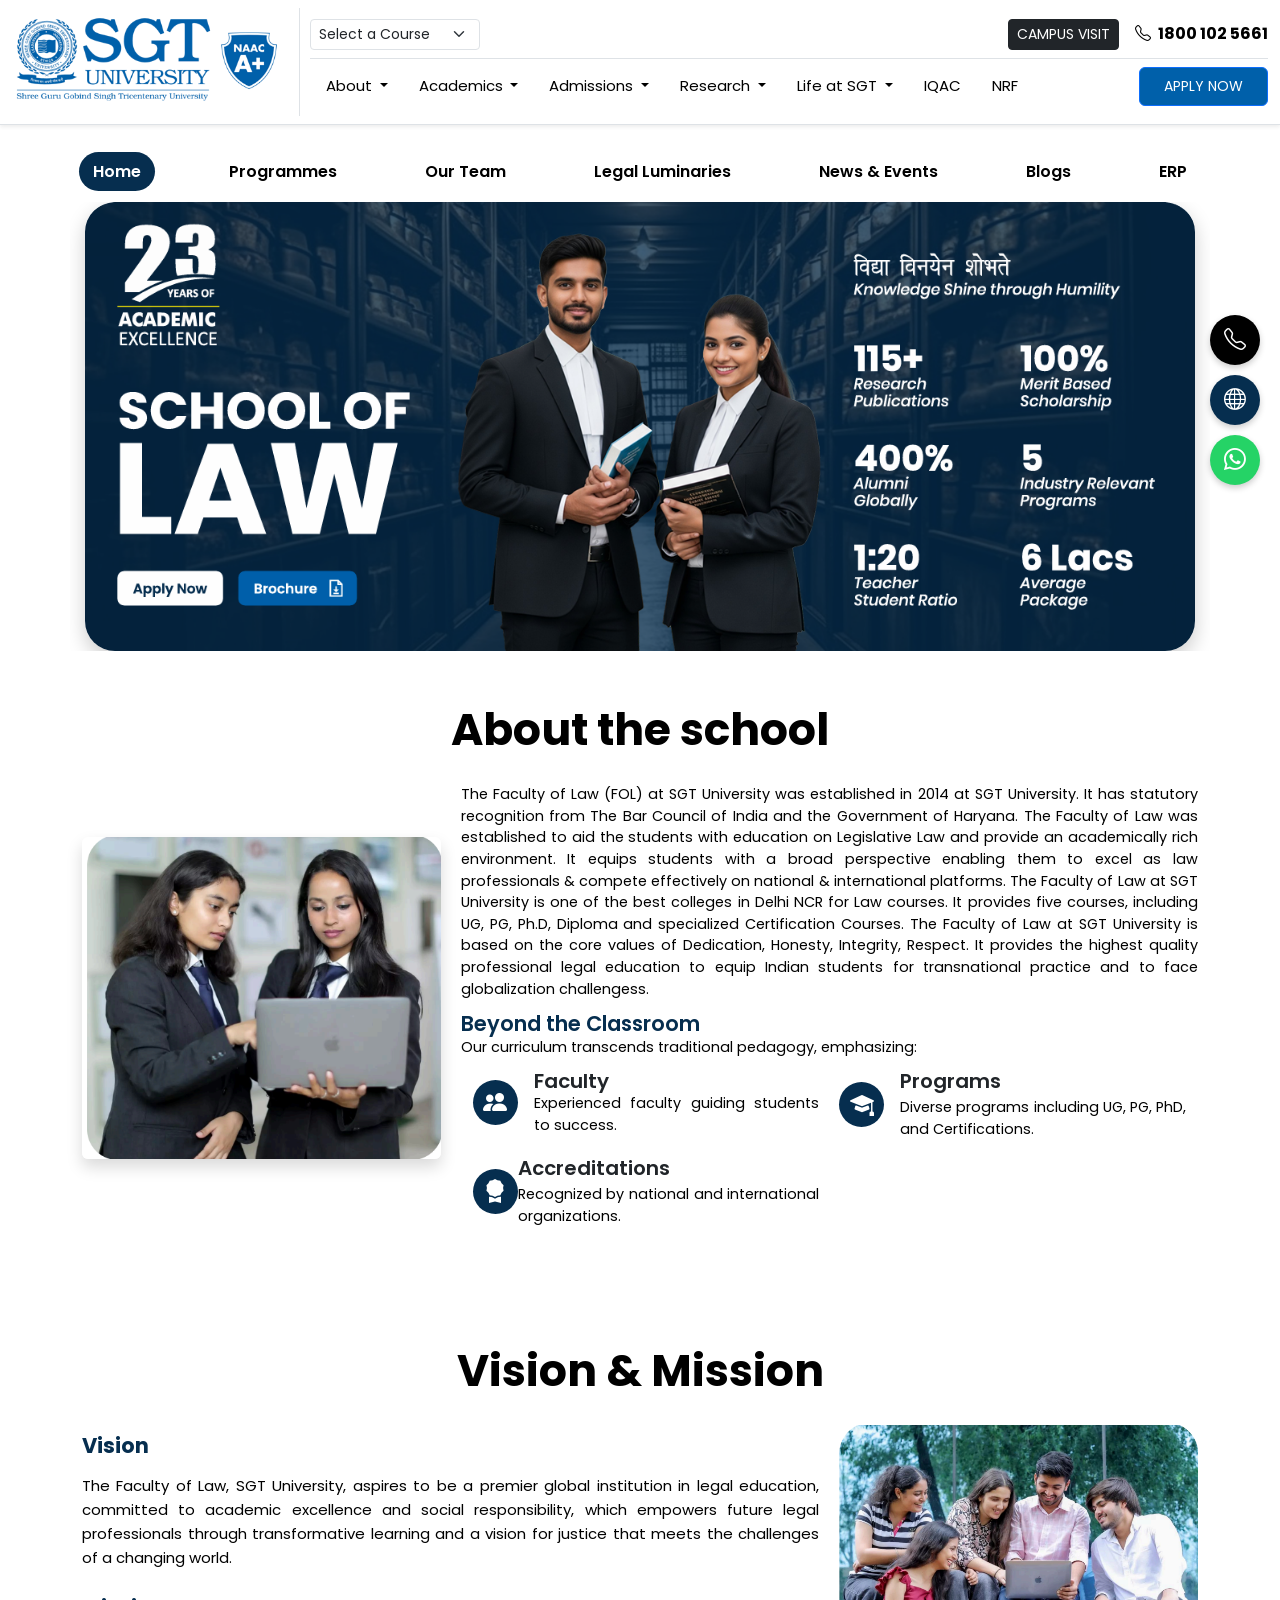
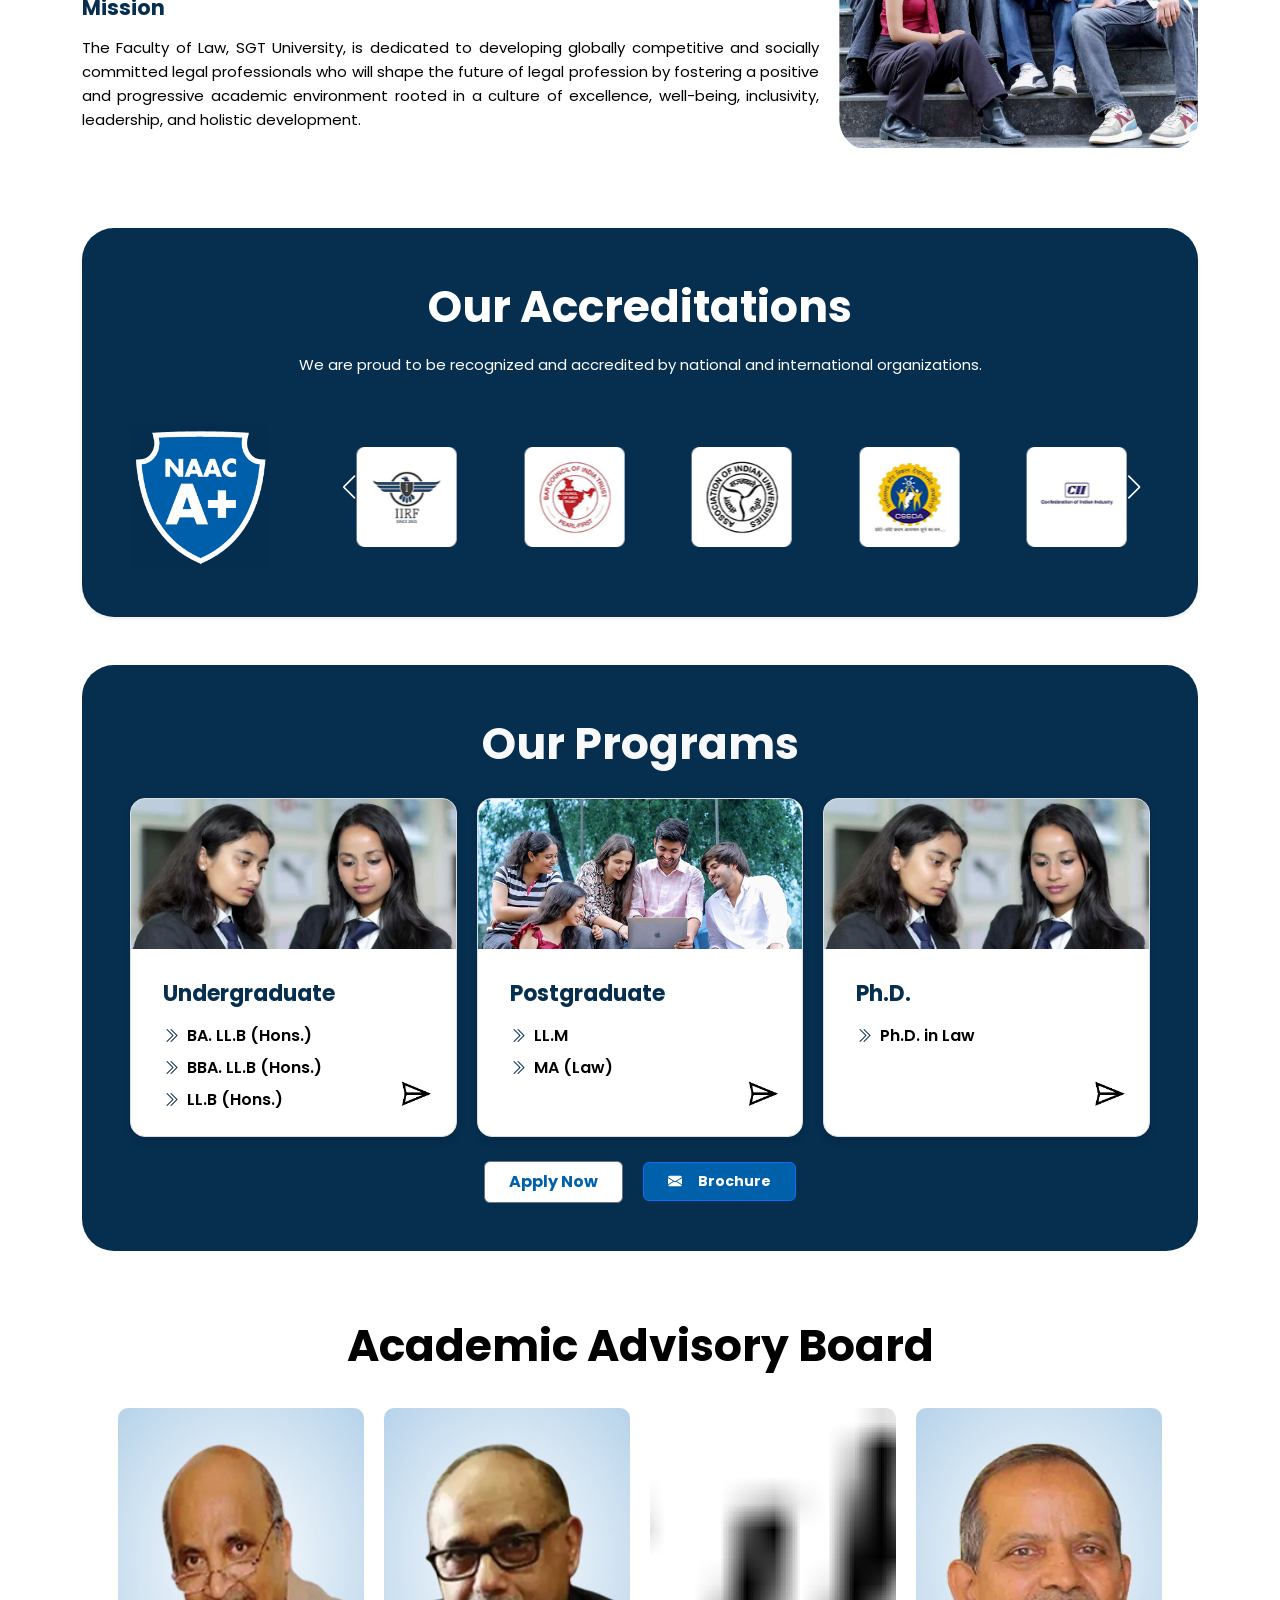
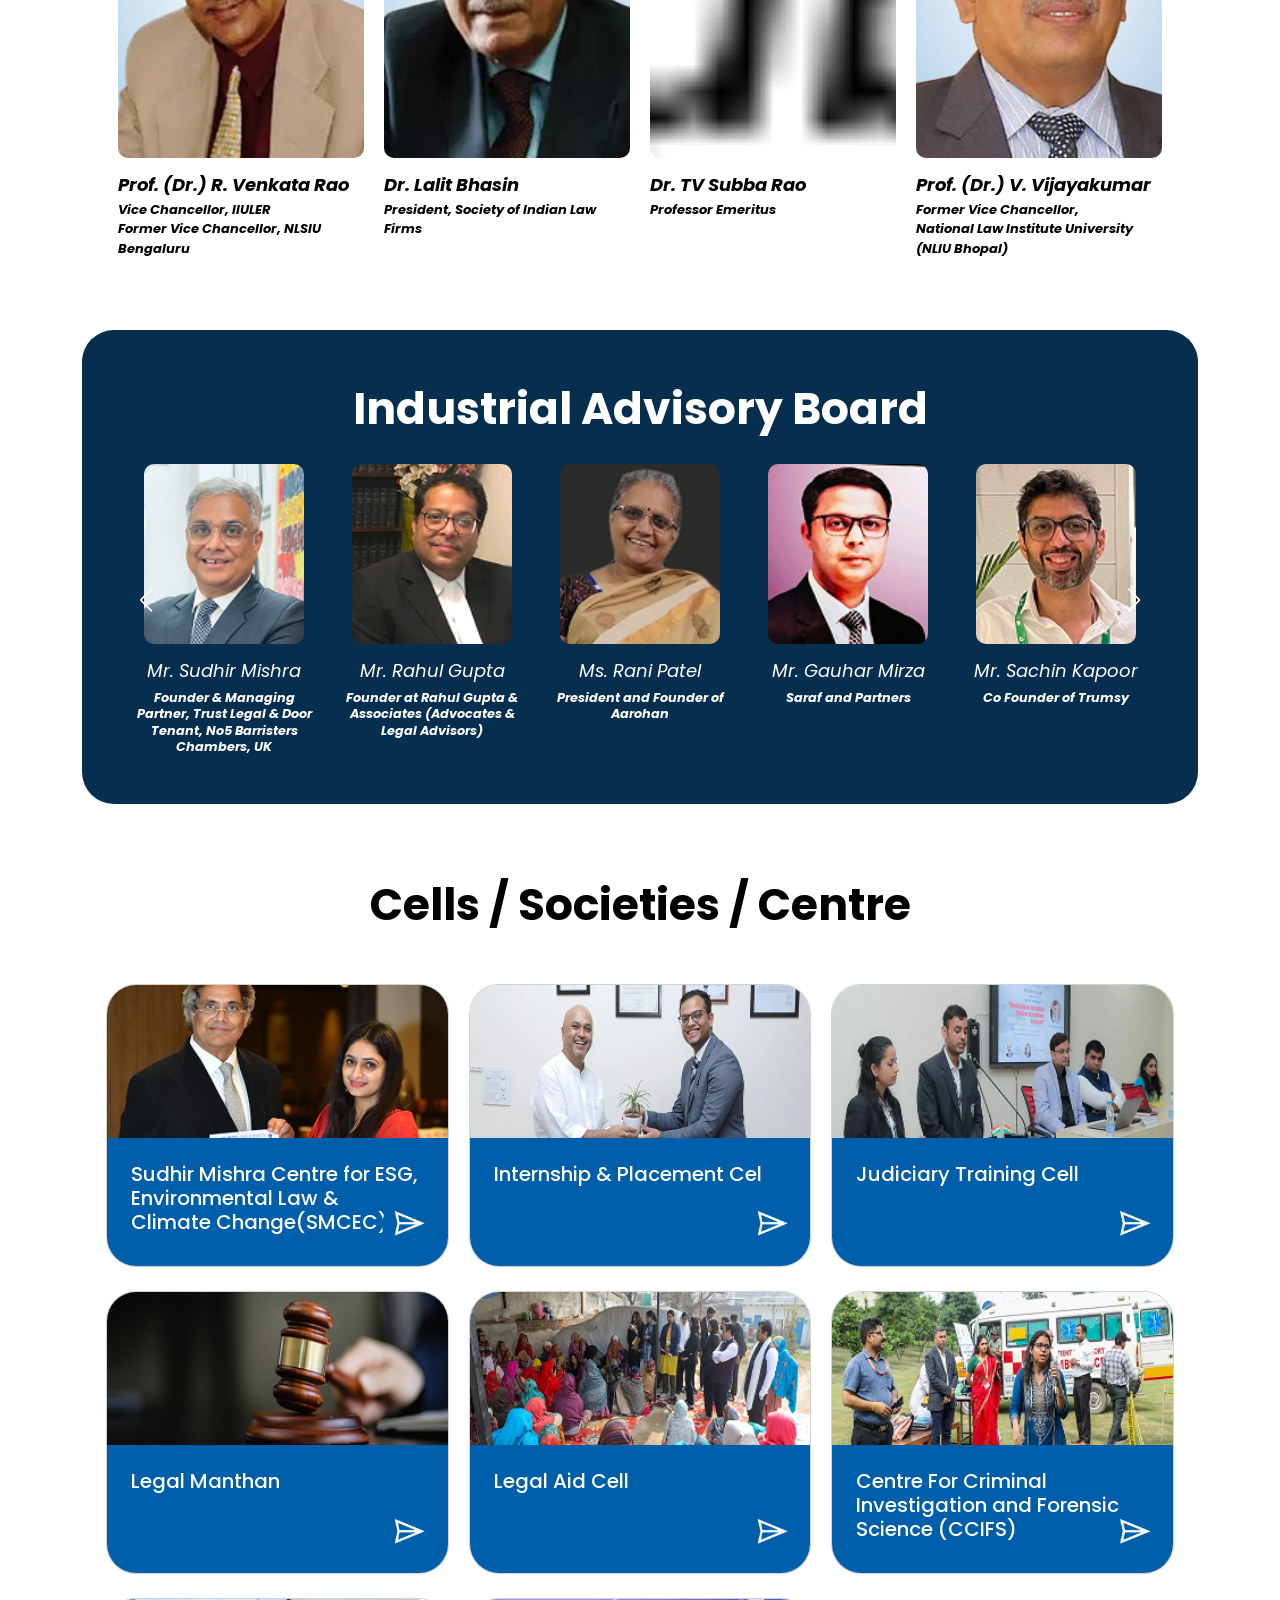
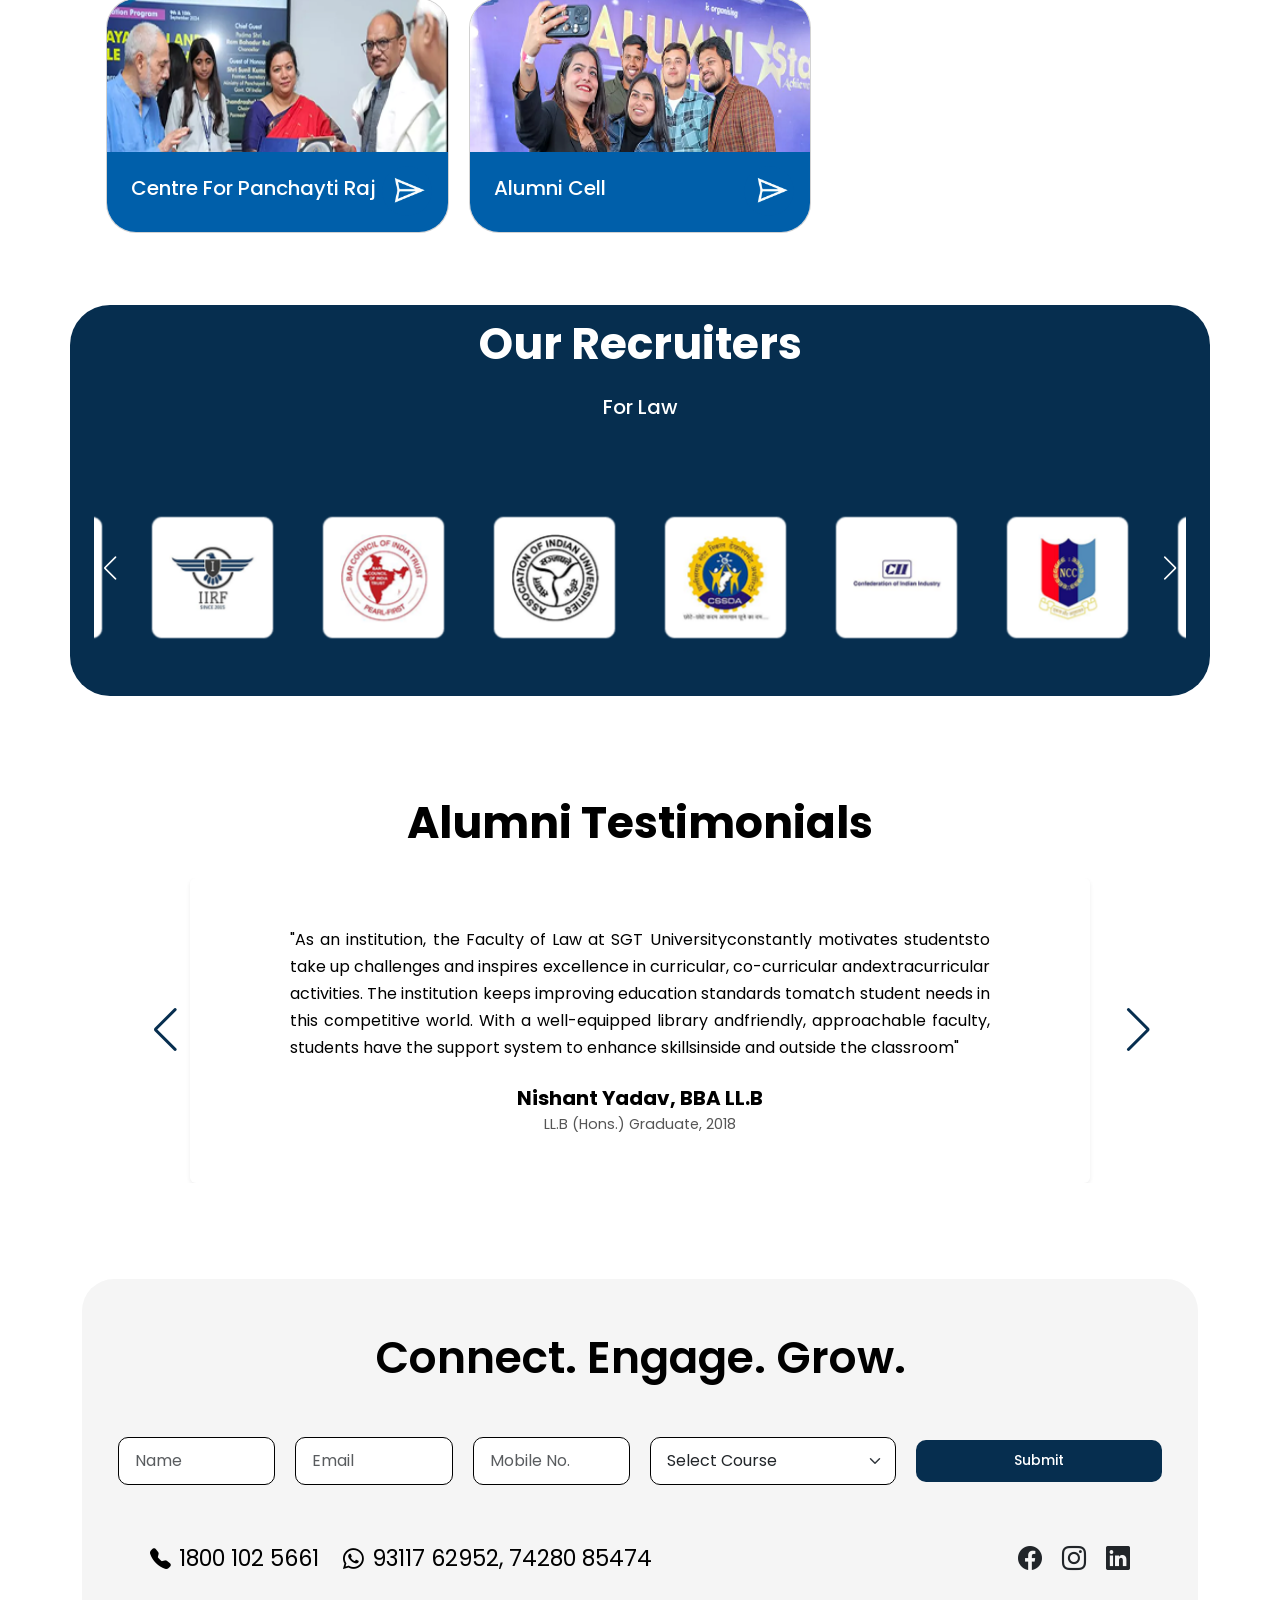
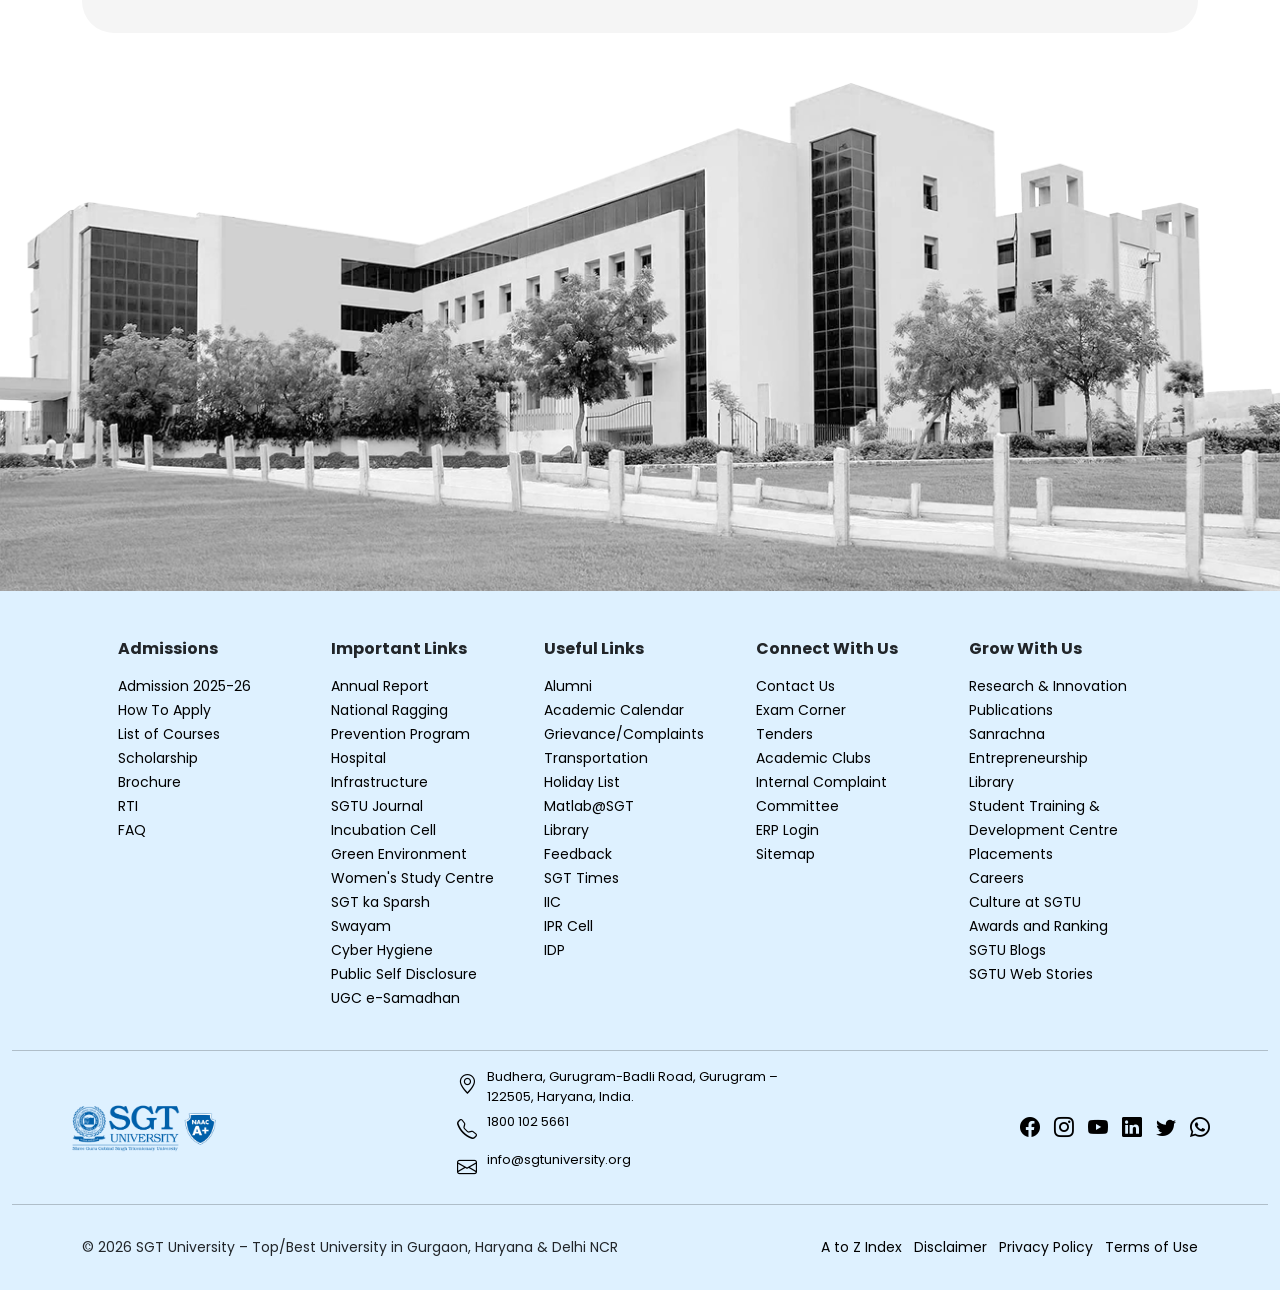
==== commit 241fa2a6: "header and footer addded on index" ====
--- a/index.html
+++ b/index.html
@@ -1794,18 +1794,42 @@
                 </div>
 
                 <div class="col-md-4 mb-3 mb-md-0">
-                    <p class="mb-0 small">
-                        Budhera, Gurugram-Badli Road, Gurugram– 122505, Haryana, India.<br>
-                        1800 102 5661 | info@sgtuniversity.org
-                    </p>
-                </div>
+                    <ul class="list-unstyled contact-info mb-0">
+                        <li>
+                            <a href="https://maps.app.goo.gl/87184r231fRBWEc37" target="_blank">
+                                <i class="bi bi-geo-alt"></i>
+                                <span>Budhera, Gurugram-Badli Road, Gurugram – 122505, Haryana, India.</span>
+                            </a>
+                        </li>
+
+                        <li>
+                            <a href="tel:18001025661">
+                                <i class="bi bi-telephone"></i>
+                                <span>1800 102 5661</span>
+                            </a>
+                        </li>
+
+                        <li>
+                            <a href="mailto:info@sgtuniversity.org">
+                                <i class="bi bi-envelope"></i>
+                                <span>info@sgtuniversity.org</span>
+                            </a>
+                        </li>
+                    </ul>
+                </div>
+
 
                 <div class="col-md-4 text-md-end">
-                    <a href="#" class="footer-social"><i class="bi bi-facebook"></i></a>
-                    <a href="#" class="footer-social"><i class="bi bi-instagram"></i></a>
-                    <a href="#" class="footer-social"><i class="bi bi-youtube"></i></a>
-                    <a href="#" class="footer-social"><i class="bi bi-linkedin"></i></a>
-                    <a href="#" class="footer-social"><i class="bi bi-twitter"></i></a>
+                    <a href="https://www.facebook.com/sgtuniversitygurgaon" class="footer-social"><i
+                            class="bi bi-facebook"></i></a>
+                    <a href="https://www.instagram.com/sgtuniversity/" class="footer-social"><i
+                            class="bi bi-instagram"></i></a>
+                    <a href="http://www.youtube.com/@SGTUniversityGurgaonNCR" class="footer-social"><i
+                            class="bi bi-youtube"></i></a>
+                    <a href="https://www.linkedin.com/school/sgt-university/" class="footer-social"><i
+                            class="bi bi-linkedin"></i></a>
+                    <a href="https://twitter.com/SGTUniversity" class="footer-social"><i class="bi bi-twitter"></i></a>
+                    <a href="https://wa.me/917303887070" class="footer-social"><i class="bi bi-whatsapp"></i></a>
                 </div>
 
             </div>
@@ -1818,15 +1842,15 @@
 
                     <!-- Left Column -->
                     <div class="col-md-6 text-center text-md-start mb-2 mb-md-0">
-                        © 2025 SGT University – TopRanked University in Gurugram, Haryana & Delhi NCR
+                        © 2026 SGT University – Top/Best University in Gurgaon, Haryana & Delhi NCR
                     </div>
 
                     <!-- Right Column -->
-                    <div class="col-md-6 text-center text-md-end">
-                        <a href="#" class="me-2">A to Z Index</a>
-                        <a href="#" class="me-2">Disclaimer</a>
-                        <a href="#" class="me-2">Privacy Policy</a>
-                        <a href="#">Terms of Use</a>
+                    <div class="col-md-6 text-center text-md-end external-links">
+                        <a href="https://sgtuniversity.ac.in/a-z_list" class="me-2">A to Z Index</a>
+                        <a href="https://sgtuniversity.ac.in/disclaimer" class="me-2">Disclaimer</a>
+                        <a href="https://sgtuniversity.ac.in/privacy-policy" class="me-2">Privacy Policy</a>
+                        <a href="https://sgtuniversity.ac.in/terms-of-use">Terms of Use</a>
                     </div>
 
                 </div>
--- a/assets/css/main.css
+++ b/assets/css/main.css
@@ -2250,7 +2250,8 @@
 .academics-parent,
 .admission-parent,
 .research-parent,
-.life-parent {
+.life-parent,
+.examination-parent {
   position: static !important;
 }
 
@@ -2272,7 +2273,8 @@
 .academics-parent:hover .academics-menu,
 .admission-parent:hover .admission-menu,
 .research-parent:hover .research-menu,
-.life-parent:hover .life-menu {
+.life-parent:hover .life-menu,
+.examination-parent:hover .examination-menu {
   visibility: visible;
 }
 
@@ -2883,3 +2885,32 @@
     margin-top: 80px !important;
   }
 }
+
+.contact-info a {
+  display: flex;
+  align-items: flex-start;
+  gap: 10px;
+  color: #000 !important; /* force black links */
+  font-size: 13px; /* smaller text */
+  text-decoration: none;
+}
+
+.contact-info a:hover {
+  color: #000; /* prevent blue on hover */
+  text-decoration: underline;
+}
+
+.contact-info i {
+  font-size: 20px; /* bigger icons */
+  color: #000 !important; /* force black icons */
+  margin-top: 2px;
+}
+
+.contact-info li {
+  margin-bottom: 6px;
+}
+
+.external-links a {
+  color: #000;
+  text-decoration: none;
+}
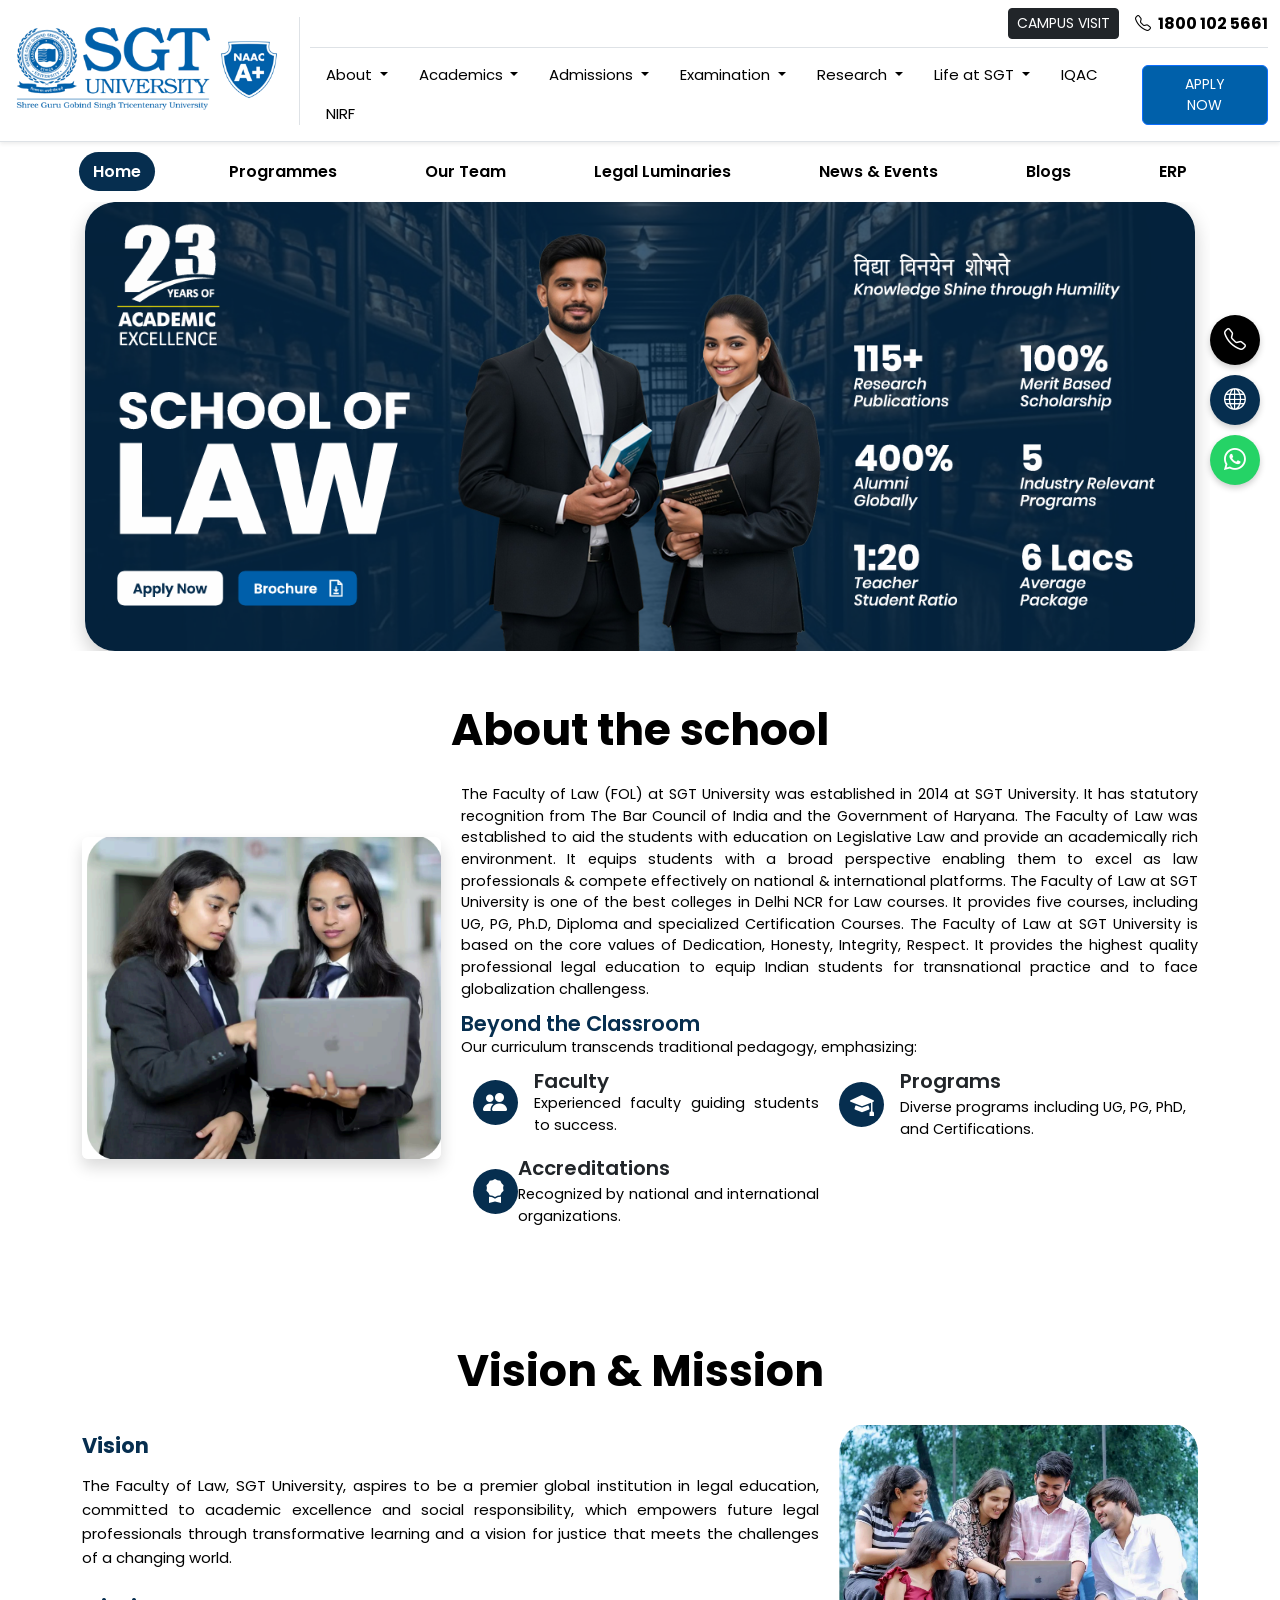
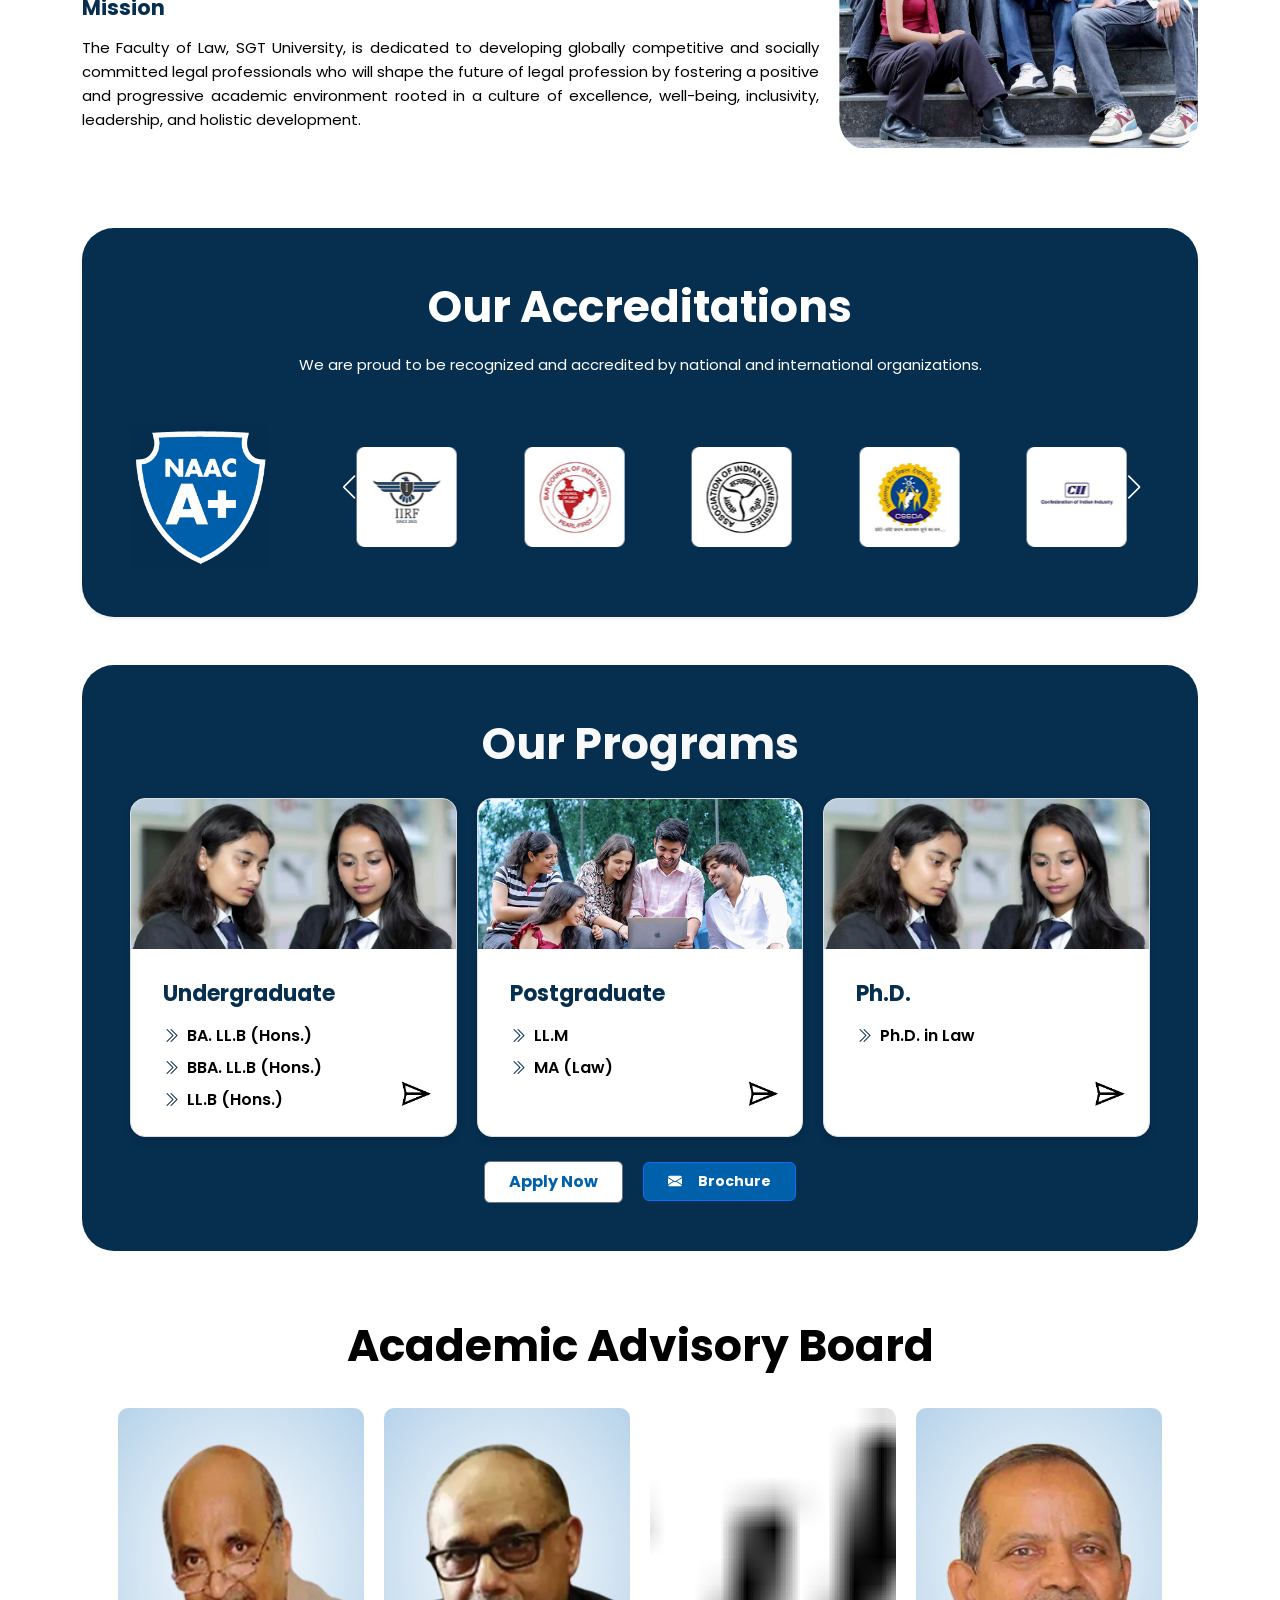
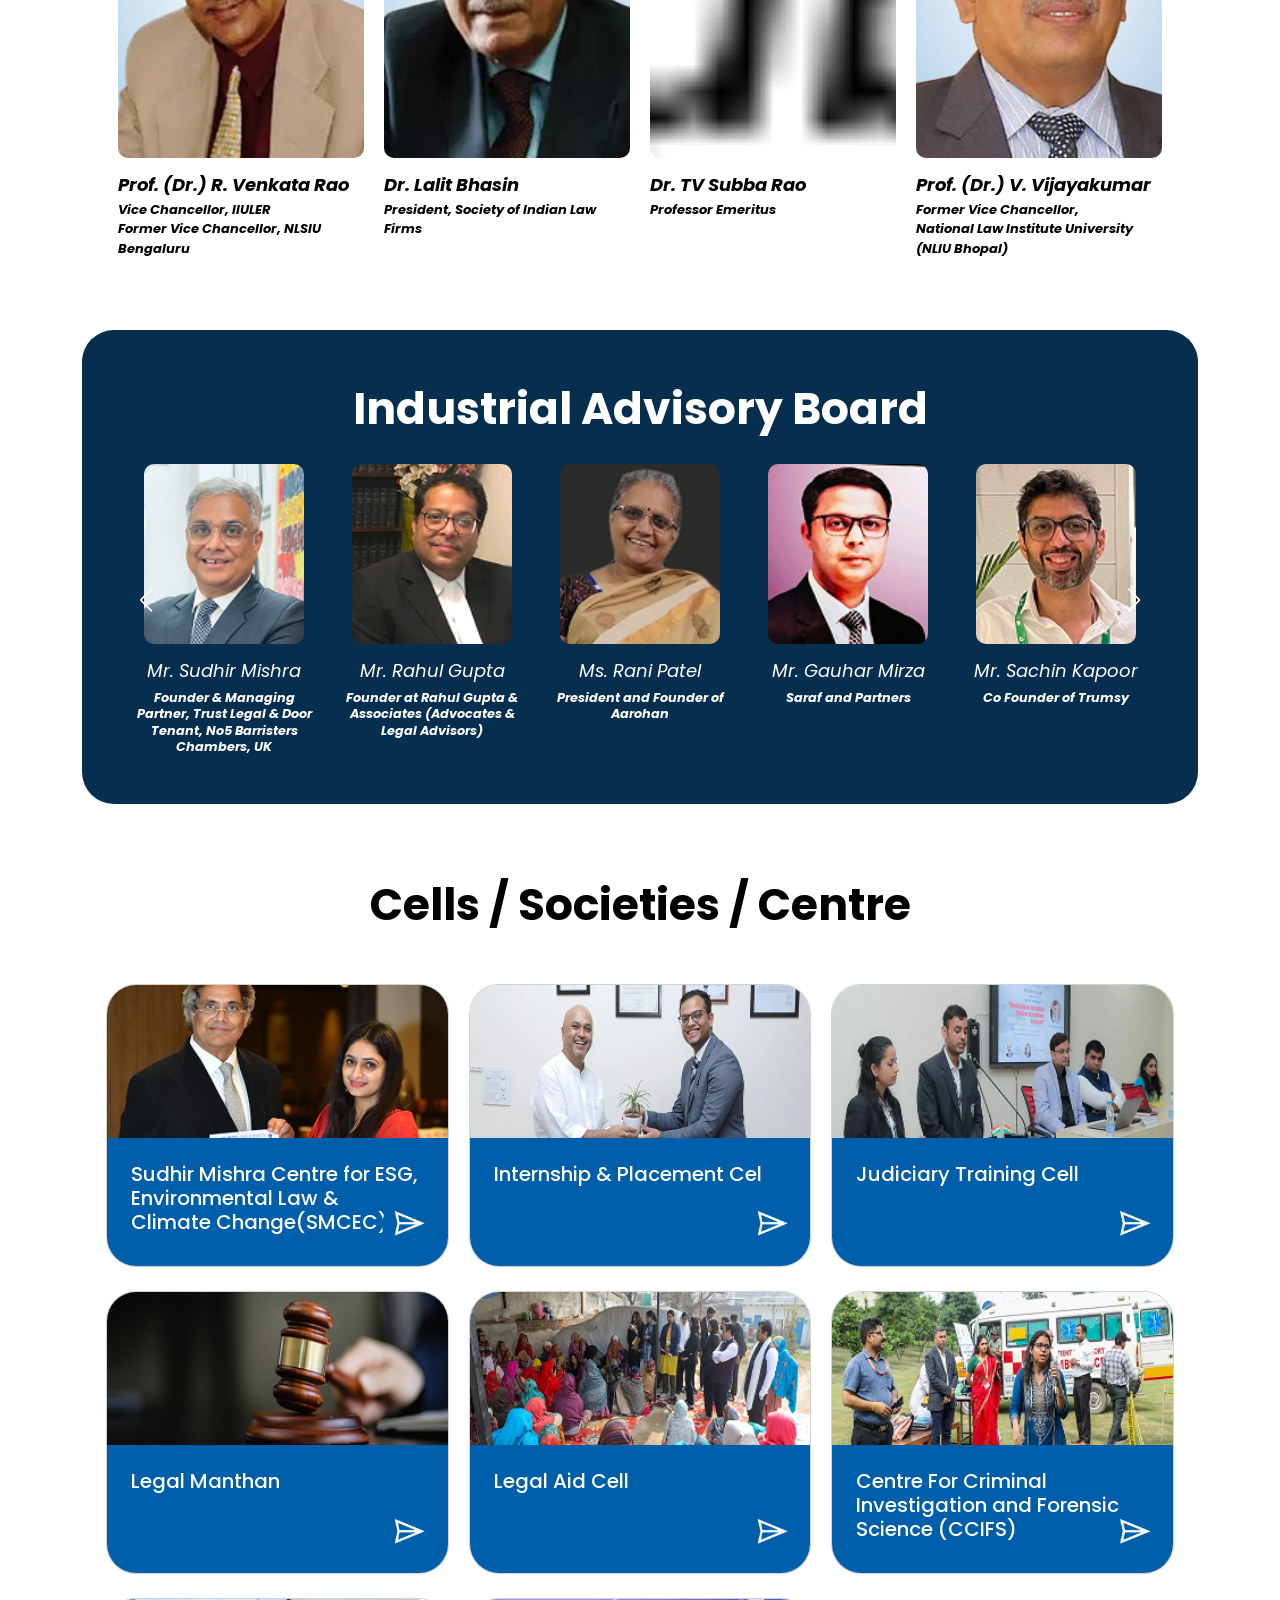
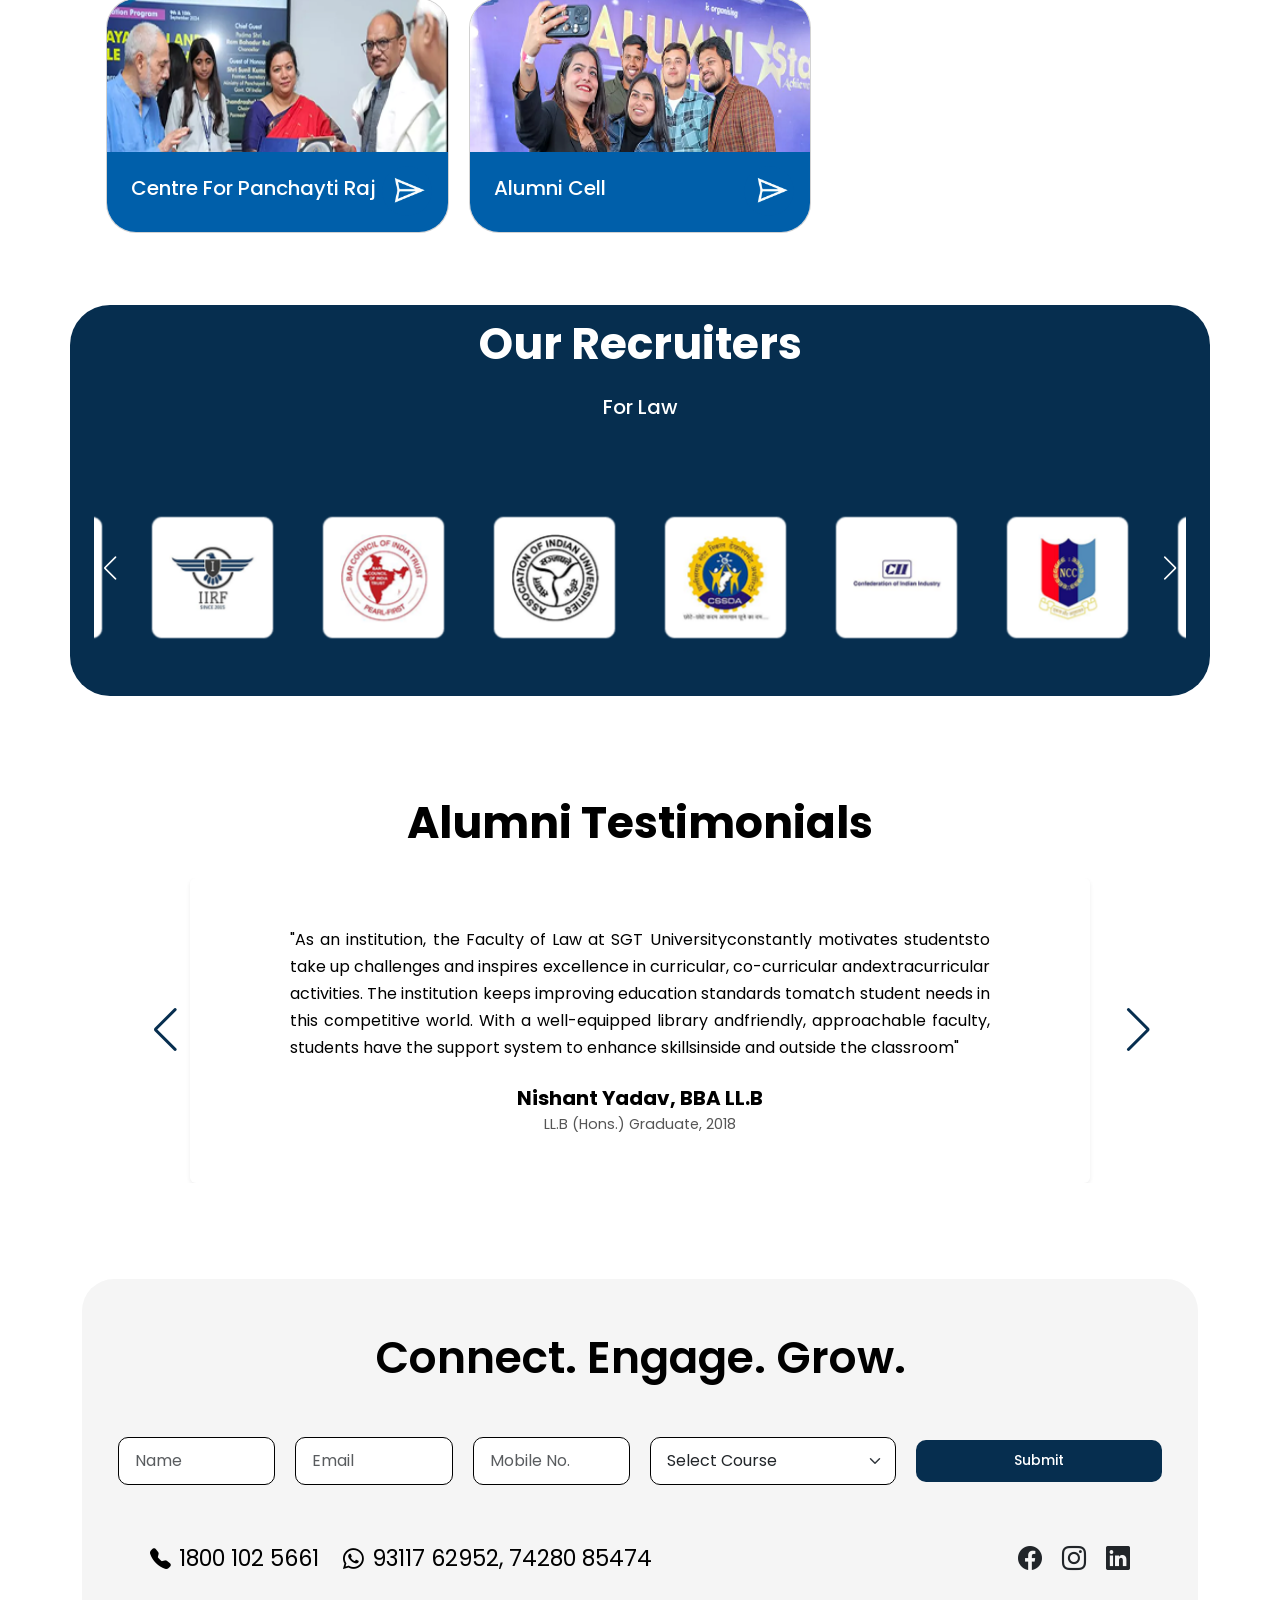
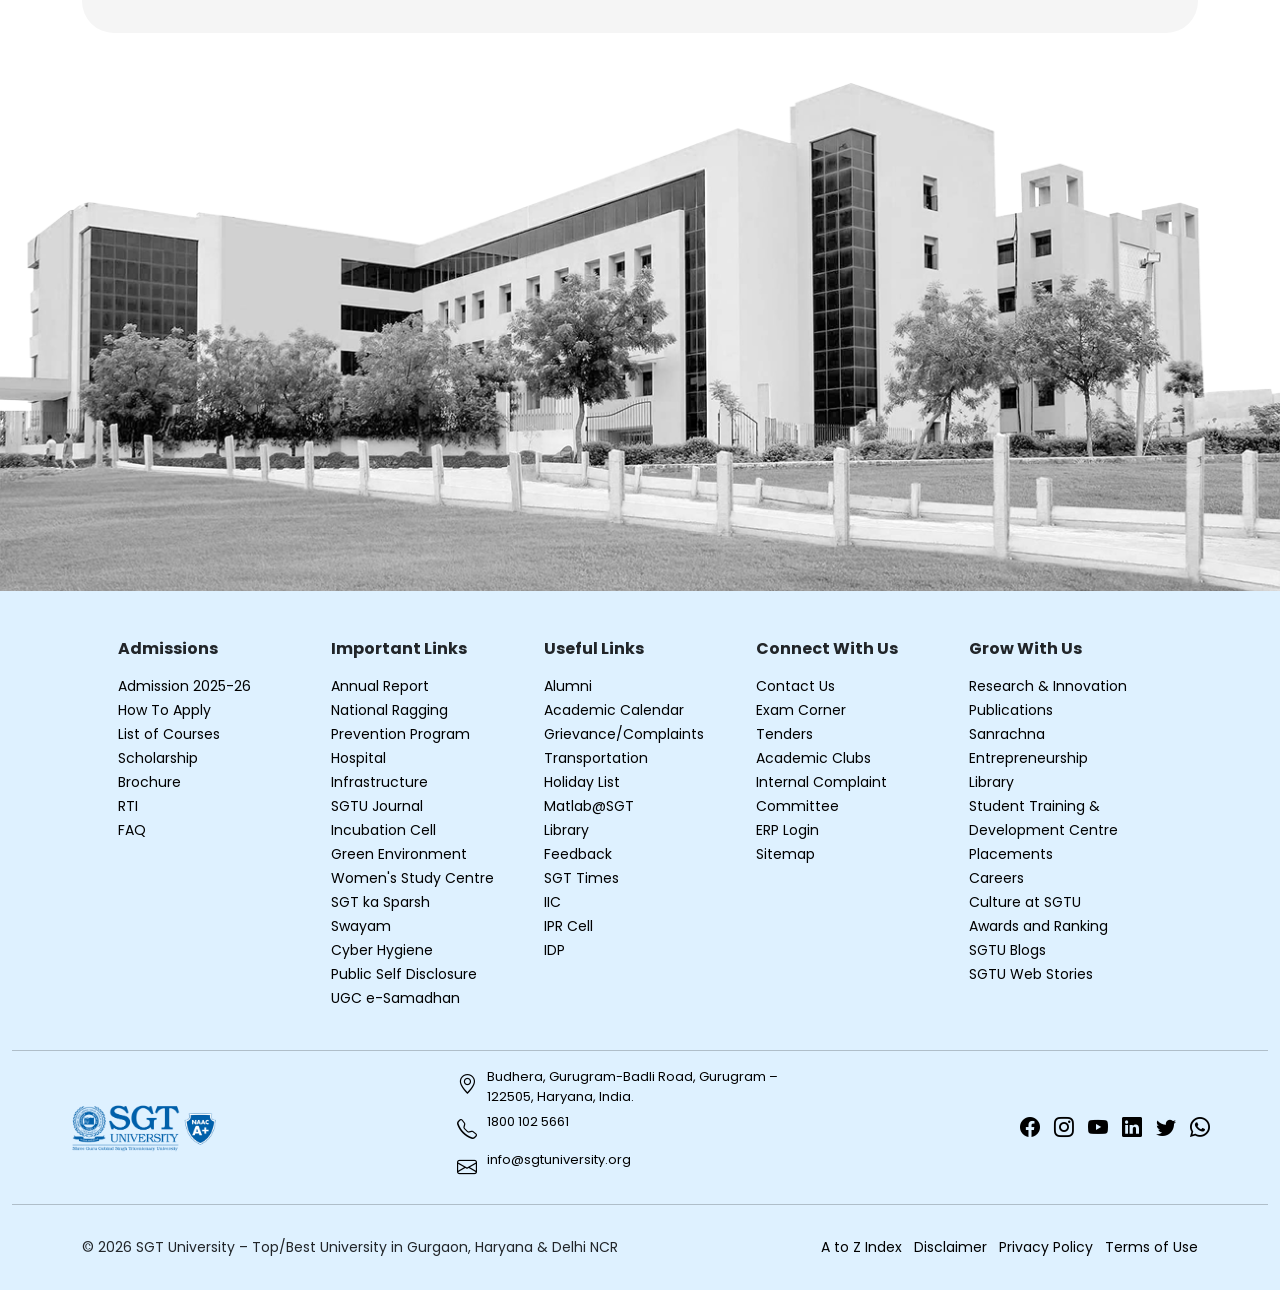
==== commit 90446ba7: "header and footer addded on index" ====
--- a/index.html
+++ b/index.html
@@ -42,11 +42,11 @@
 
                         <!-- Select Course -->
                         <div>
-                            <select class="form-select form-select-sm" style="width:170px;">
-                                <option selected>Select a Course</option>
-                                <option>B.Tech</option>
-                                <option>MBA</option>
-                            </select>
+                            <!-- <select class="form-select form-select-sm" style="width:170px;">
+                                    <option selected>Select a Course</option>
+                                    <option>B.Tech</option>
+                                    <option>MBA</option>
+                                </select> -->
                         </div>
 
                         <!-- Campus Visit + Phone -->
@@ -289,6 +289,105 @@
                                         <li><a class="dropdown-item">Apply</a></li>
                                     </ul>
                                 </li> -->
+
+                            <li class="nav-item examination-parent">
+
+                                <a class="nav-link examination-trigger dropdown-toggle" href="#">
+                                    Examination
+                                </a>
+
+                                <!-- MEGA MENU -->
+                                <div class="examination-menu mega-menu">
+
+                                    <div class="container">
+                                        <div class="row g-5">
+
+                                            <!-- LEFT COLUMN -->
+                                            <div class="col-md-4 pe-5 border-end">
+                                                <h4 class="fw-bold mb-3">Examination at SGT University
+                                                </h4>
+
+                                                <p class="text-muted mb-4">
+                                                    Stay up-to-date on all SGT University examinations and related
+                                                    announcements.
+                                                </p>
+
+                                                <a href="https://sgtuniversity.ac.in/academics/examination"
+                                                    class="fw-bold text-decoration-none know">
+                                                    KNOW MORE →
+                                                </a>
+                                            </div>
+
+                                            <!-- MIDDLE COLUMN -->
+                                            <div class="col-md-4">
+                                                <ul class="list-unstyled mega-links">
+                                                    <li>
+                                                        <a
+                                                            href="https://sgtuniversity.ac.in/academics/examination#result-and-notifications">
+                                                            Result & Notification <span>›</span></a>
+                                                        <p>Check the latest exam results and important notifications
+                                                            instantly.</p>
+                                                    </li>
+                                                    <li>
+                                                        <a
+                                                            href="https://sgtuniversity.ac.in/academics/examination#date-sheet">DateSheet
+                                                            <span>›</span></a>
+                                                        <p>Never miss an exam. View your upcoming exam schedule here.
+                                                        </p>
+                                                    </li>
+                                                    <li>
+                                                        <a
+                                                            href="https://sgtuniversity.ac.in/academics/examination#old-question-papers">Old
+                                                            Question Papers <span>›</span></a>
+                                                        <p>Prep smarter across all faculties using past years' question
+                                                            papers.</p>
+                                                    </li>
+                                                    <li>
+                                                        <a
+                                                            href="https://sgtuniversity.ac.in/academics/examination#old-downloads">Old
+                                                            Downloads <span>›</span></a>
+                                                        <p>Grab important academic documents anytime.</p>
+                                                    </li>
+                                                </ul>
+                                            </div>
+
+                                            <!-- RIGHT COLUMN -->
+                                            <div class="col-md-4">
+                                                <ul class="list-unstyled mega-links">
+                                                    <li>
+                                                        <a
+                                                            href="https://sgtuniversity.ac.in/academics/examination#abc-nad-digilocker">ABC-NAD
+                                                            Digilocker
+                                                            <span>›</span></a>
+                                                        <p>Let you securely access all your academic awards, diplomas,
+                                                            degrees, and marksheets online 24/7.</p>
+                                                    </li>
+                                                    <li>
+                                                        <a
+                                                            href="https://sgtuniversity.ac.in/academics/examination#controller-of-examination">Controller
+                                                            of Examination
+                                                            <span>›</span></a>
+                                                        <p>Get official updates and guidance from the Controller of
+                                                            Examinations.</p>
+                                                    </li>
+                                                    <li>
+                                                        <a
+                                                            href="https://sgtuniversity.ac.in/academics/degree-in-advanced">Degree
+                                                            in advance
+                                                            <span>›</span></a>
+                                                        <p>Eligible students under special circumstances can complete an
+                                                            online application, submit required documents, and,
+                                                            following verification, receive the degree available
+                                                            in-person or digitally.</p>
+                                                    </li>
+                                                </ul>
+                                            </div>
+
+                                        </div>
+                                    </div>
+
+                                </div>
+                            </li>
 
                             <li class="nav-item research-parent">
 
@@ -387,13 +486,14 @@
                                                 </h4>
 
                                                 <p class="text-muted mb-4">
-                                                    SGT University is a multi‑campus, multi‑disciplinary
-                                                    research academia
-                                                    accredited 'A++' by NAAC and ranked among the best research
-                                                    institutions in India.
+                                                    Experience vibrant campus life at SGT University, with advanced
+                                                    labs, libraries, sports facilities, innovation hubs,
+                                                    holistic learning, industry exposure, and global activities that
+                                                    prepare students for careers and professional success.
                                                 </p>
 
-                                                <a href="#" class="fw-bold text-decoration-none know">
+                                                <a href="https://sgtuniversity.ac.in/life-at-sgt/student-welfare-centre"
+                                                    class="fw-bold text-decoration-none know">
                                                     KNOW MORE →
                                                 </a>
                                             </div>
@@ -402,18 +502,26 @@
                                             <div class="col-md-3">
                                                 <ul class="list-unstyled mega-links">
                                                     <li>
-                                                        <a href="#">
+                                                        <a
+                                                            href="https://sgtuniversity.ac.in/life-at-sgt/student-welfare-centre">
                                                             Student Welfare Centre <span>›</span></a>
-                                                        <p>Only Indian University in World’s Top 100 (THE Impact
-                                                            Rankings).</p>
+                                                        <p>Promotes holistic student growth through mentorship, academic
+                                                            clubs, cultural fests, NCC, counselling, and campus
+                                                            support services.</p>
                                                     </li>
                                                     <li>
-                                                        <a href="#">Accomodation <span>›</span></a>
-                                                        <p>A++ grade awarded by NAAC in 2023.</p>
+                                                        <a href="https://sgtuniversity.ac.in/life-at-sgt/accommodation">Accomodation
+                                                            <span>›</span></a>
+                                                        <p>Comfortable, secure, and modern hostels designed to provide a
+                                                            home-like environment for students.</p>
                                                     </li>
                                                     <li>
-                                                        <a href="#">Synergy <span>›</span></a>
-                                                        <p>A++ grade awarded by NAAC in 2023.</p>
+                                                        <a href="https://sgtuniversity.ac.in/life-at-sgt/synergy">Synergy
+                                                            <span>›</span></a>
+                                                        <p>Annual flagship event, ‘Techno-Fest’, fosters
+                                                            interdisciplinary collaboration, innovation, and
+                                                            industry-ready skills
+                                                            through student-led projects.</p>
                                                     </li>
                                                 </ul>
                                             </div>
@@ -422,17 +530,26 @@
                                             <div class="col-md-3">
                                                 <ul class="list-unstyled mega-links">
                                                     <li>
-                                                        <a href="#">Events <span>›</span></a>
-                                                        <p>Founder is Sri Mata Amritanandamayi Devi.</p>
+                                                        <a
+                                                            href="https://sgtuniversity.ac.in/life-at-sgt/news-and-events/">Events
+                                                            <span>›</span></a>
+                                                        <p>Regular workshops, seminars, and cultural activities promote
+                                                            learning, creativity, and engagement.</p>
                                                     </li>
 
                                                     <li>
-                                                        <a href="#">Blogs <span>›</span></a>
-                                                        <p>Experienced professionals guiding the institution.</p>
+                                                        <a href="https://sgtuniversity.ac.in/life-at-sgt/blogs/">Blogs
+                                                            <span>›</span></a>
+                                                        <p>Explore SEO-friendly insights on academics, research,
+                                                            innovation, student experiences, and career-ready learning.
+                                                        </p>
                                                     </li>
                                                     <li>
-                                                        <a href="#">Transportation <span>›</span></a>
-                                                        <p>Experienced professionals guiding the institution.</p>
+                                                        <a
+                                                            href="https://sgtuniversity.ac.in/life-at-sgt/accommodation#easeofaccess">Transportation
+                                                            <span>›</span></a>
+                                                        <p>Offers excellent connectivity with campus buses and clear
+                                                            route signboards for easy access.</p>
                                                     </li>
                                                 </ul>
                                             </div>
@@ -441,13 +558,18 @@
                                             <div class="col-md-3">
                                                 <ul class="list-unstyled mega-links">
                                                     <li>
-                                                        <a href="#">Campus <span>›</span></a>
-                                                        <p>Founder is Sri Mata Amritanandamayi Devi.</p>
+                                                        <a href="https://sgtuniversity.ac.in/green-environment">Campus
+                                                            <span>›</span></a>
+                                                        <p>75-acre lush green, pollution-free, modern campus with
+                                                            state-of-the-art facilities promoting academic and personal
+                                                            growth.</p>
                                                     </li>
 
                                                     <li>
-                                                        <a href="#">Library <span>›</span></a>
-                                                        <p>Experienced professionals guiding the institution.</p>
+                                                        <a href="https://sgtuniversity.ac.in/about/library">Library
+                                                            <span>›</span></a>
+                                                        <p>Seven spacious RFID libraries with extensive books, journals,
+                                                            and digital resources for enriched learning.</p>
                                                     </li>
                                                 </ul>
                                             </div>
@@ -458,15 +580,11 @@
                                 </div>
                             </li>
 
-                            <!-- <li class="nav-item dropdown">
-                                    <a class="nav-link dropdown-toggle" data-bs-toggle="dropdown">Life at SGT</a>
-                                    <ul class="dropdown-menu">
-                                        <li><a class="dropdown-item">Campus</a></li>
-                                    </ul>
-                                </li> -->
-
-                            <li class="nav-item"><a class="nav-link">IQAC</a></li>
-                            <li class="nav-item"><a class="nav-link">NRF</a></li>
+                            <li class="nav-item"><a href="https://iqac1.sgtuniversity.ac.in/" class="nav-link">IQAC</a>
+                            </li>
+                            <li class="nav-item"><a href="https://sgtuniversity.ac.in/about/nirf"
+                                    class="nav-link">NIRF</a>
+                            </li>
 
                         </ul>
 
@@ -498,8 +616,7 @@
     </header>
 
 
-    <!-- SINGLE OFFCANVAS -->
-    <!-- SINGLE OFFCANVAS -->
+    <!-- Mobile OFFCANVAS -->
     <div class="d-lg-none d-flex offcanvas offcanvas-start top-20" tabindex="-1" id="mobileMenu"
         aria-labelledby="mobileMenuLabel">
         <!-- HEADER (dynamic based on panel) -->
@@ -533,6 +650,11 @@
                 <li class="mb-2">
                     <button class="menu-item d-block w-100 py-2 text-start open-sub" data-target="admissionsPanel">
                         Admissions <i class="bi bi-arrow-right float-end"></i>
+                    </button>
+                </li>
+                <li class="mb-2">
+                    <button class="menu-item d-block w-100 py-2 text-start open-sub" data-target="examinationPanel">
+                        Examination <i class="bi bi-arrow-right float-end"></i>
                     </button>
                 </li>
                 <li class="mb-2">
@@ -545,8 +667,11 @@
                         Life at SGT <i class="bi bi-arrow-right float-end"></i>
                     </button>
                 </li>
-                <li class="mb-2"><a href="#" class="menu-item d-block py-2">IQAC</a></li>
-                <li class="mb-2"><a href="#" class="menu-item d-block py-2">NIRF</a></li>
+                <li class="mb-2"><a href="https://iqac1.sgtuniversity.ac.in/" class="menu-item d-block py-2">IQAC</a>
+                </li>
+                <li class="mb-2"><a href="https://sgtuniversity.ac.in/about/nirf"
+                        class="menu-item d-block py-2">NIRF</a>
+                </li>
             </ul>
         </div>
 
@@ -565,8 +690,7 @@
                         class="menu-item d-block py-2">Rankings</a></li>
                 <li class="mb-2"><a href="https://sgtuniversity.ac.in/about/accreditations-ranking"
                         class="menu-item d-block py-2">Accredition</a></li>
-                <li class="mb-2"><a href="http://127.0.0.1:5502/main.html#"
-                        class="menu-item d-block py-2">Achievements</a>
+                <li class="mb-2"><a href="#" class="menu-item d-block py-2">Achievements</a>
                 </li>
             </ul>
         </div>
@@ -609,6 +733,29 @@
                         class="menu-item d-block py-2">Admission Procedure</a></li>
                 <li class="mb-2"><a href="https://sgtuniversity.ac.in/academics/study-at-sgt"
                         class="menu-item d-block py-2">Why Study at SGT</a></li>
+                </li>
+            </ul>
+        </div>
+
+        <!-- Examination PANEL -->
+        <div id="examinationPanel" class="menu-panel d-none">
+            <ul class="list-unstyled mobile-menu mb-0">
+                <li class="mb-2"><a href="https://sgtuniversity.ac.in/academics/examination#result-and-notifications"
+                        class="menu-item d-block py-2">Result & Notification</a></li>
+                <li class="mb-2"><a href="https://sgtuniversity.ac.in/academics/examination#date-sheet"
+                        class="menu-item d-block py-2">DateSheet</a></li>
+                <li class="mb-2"><a href="https://sgtuniversity.ac.in/academics/examination#old-question-papers"
+                        class="menu-item d-block py-2">Old Question Papers</a></li>
+                <li class="mb-2"><a href="https://sgtuniversity.ac.in/academics/examination#old-downloads"
+                        class="menu-item d-block py-2">Old Downloads</a></li>
+                <li class="mb-2"><a href="https://sgtuniversity.ac.in/academics/examination#abc-nad-digilocker"
+                        class="menu-item d-block py-2">ABC-NAD Digilocker</a></li>
+                </li>
+                <li class="mb-2"><a href="https://sgtuniversity.ac.in/academics/examination#controller-of-examination"
+                        class="menu-item d-block py-2">Controller of Examination</a></li>
+                </li>
+                <li class="mb-2"><a href="https://sgtuniversity.ac.in/academics/degree-in-advanced"
+                        class="menu-item d-block py-2">Degree in advance</a></li>
                 </li>
             </ul>
         </div>
@@ -644,10 +791,11 @@
                         class="menu-item d-block py-2">Events</a></li>
                 <li class="mb-2"><a href="https://sgtuniversity.ac.in/life-at-sgt/blogs/"
                         class="menu-item d-block py-2">Blogs</a></li>
-                <li class="mb-2"><a href="https://sgtuniversity.ac.in/life-at-sgt/accommodation.html#easeofaccess"
+                <li class="mb-2"><a href="https://sgtuniversity.ac.in/life-at-sgt/accommodation#easeofaccess"
                         class="menu-item d-block py-2">Transportation</a></li>
-                <li class="mb-2"><a href="#" class="menu-item d-block py-2">Campus</a>
-                <li class="mb-2"><a href="https://sgtuniversity.ac.in/about/library.html"
+                <li class="mb-2"><a href="https://sgtuniversity.ac.in/green-environment"
+                        class="menu-item d-block py-2">Campus</a>
+                <li class="mb-2"><a href="https://sgtuniversity.ac.in/about/library"
                         class="menu-item d-block py-2">Library</a>
                 </li>
             </ul>
@@ -2103,6 +2251,20 @@
             setTimeout(() => academicsMenu.style.display = "none", 200);
         });
 
+        // ------------------ ACADEMICS MENU ------------------
+        const examinationParent = document.querySelector(".examination-parent");
+        const examinationMenu = document.querySelector(".examination-menu");
+
+        examinationParent.addEventListener("mouseenter", () => {
+            examinationMenu.style.display = "block";
+            setTimeout(() => examinationMenu.style.opacity = "1", 20);
+        });
+
+        examinationParent.addEventListener("mouseleave", () => {
+            examinationMenu.style.opacity = "0";
+            setTimeout(() => examinationMenu.style.display = "none", 200);
+        });
+
 
     </script>
     <!-- keep your existing HTML unchanged -->
@@ -2115,7 +2277,21 @@
                     "Agriculture": [
                         { name: "Bachelor of Science (Hons.) (Agriculture)", link: "https://sgtuniversity.ac.in/agri/programmes/bsc-in-agriculture" }
                     ],
-                    "Allied Health Sciences": [],
+                    "Allied Health Sciences": [
+                        { name: "Bachelor of Science (Neuro-Physiology Technology)", link: "https://sgtuniversity.ac.in/ahs/programmes/bsc-in-neuro-physiology-technology" },
+                        { name: "", link: "" },
+                        { name: "", link: "" },
+                        { name: "", link: "" },
+                        { name: "", link: "" },
+                        { name: "", link: "" },
+                        { name: "", link: "" },
+                        { name: "", link: "" },
+                        { name: "", link: "" },
+                        { name: "", link: "" },
+                        { name: "", link: "" },
+                        { name: "", link: "" },
+                        { name: "", link: "" }
+                    ],
                     "Applied and Basic Sciences": [],
                     "Behavioural Sciences": [],
                     "Commerce and Management": [],
@@ -2155,7 +2331,20 @@
                         { name: "Master of Business Administration (Agri-business)", link: "https://sgtuniversity.ac.in/agri/programmes/mba-in-agri-business" },
                         { name: "MSc. (Ag.) Horticulture in Floriculture and Landscaping", link: "https://sgtuniversity.ac.in/agri/programmes/msc-ag-in-horticulture-in-floriculture-and-landscaping" },
                     ],
-                    "Allied Health Sciences": [],
+                    "Allied Health Sciences": [
+                        { name: "", link: "" },
+                        { name: "", link: "" },
+                        { name: "", link: "" },
+                        { name: "", link: "" },
+                        { name: "", link: "" },
+                        { name: "", link: "" },
+                        { name: "", link: "" },
+                        { name: "", link: "" },
+                        { name: "", link: "" },
+                        { name: "", link: "" },
+                        { name: "", link: "" },
+                        { name: "", link: "" }
+                    ],
                     "Applied and Basic Sciences": [],
                     "Behavioural Sciences": [],
                     "Commerce and Management": [],
@@ -2249,33 +2438,6 @@
                     "Physiotherapy": []
                 },
                 online: {
-                    "Agriculture": [],
-                    "Allied Health Sciences": [],
-                    "Applied and Basic Sciences": [],
-                    "Behavioural Sciences": [],
-                    "Commerce and Management": [],
-                    "Dental Science": [],
-                    "Design": [
-                        { name: "B.Des Fashion Design", link: "/bdes-fashion" },
-                        { name: "B.Sc Fashion Technology", link: "/bsc-fashion-tech" },
-                        { name: "B.Sc Fashion Technology Advanced", link: "/bsc-fashion-adv" }
-                    ],
-                    "Education": [],
-                    "Engineering & Technology": [
-                        { name: "B.Tech Computer Science", link: "/btech-cs" },
-                        { name: "B.Tech Mechanical Engineering", link: "/btech-me" },
-                        { name: "B.Tech Civil Engineering", link: "/btech-ce" }
-                    ],
-                    "Hotel & Tourism Management": [],
-                    "Humanities, Liberal Arts": [],
-                    "Indian Medical System": [],
-                    "Law": [],
-                    "Media, Communication and Film": [],
-                    "Medicine and Health Science": [],
-                    "Naturopathy and Yogic Sciences": [],
-                    "Nursing": [],
-                    "Pharmacy": [],
-                    "Physiotherapy": []
                 }
             };
 
@@ -2532,24 +2694,24 @@
                 const linkEnd = item.link ? `</a>` : '';
 
                 grid.innerHTML += `
-      <div class="col-md-3 col-sm-6">
-        ${linkStart}
-          <div class="faculty-card" role="group" aria-label="${escapeHtml(item.title)}" style="cursor:pointer;">
-            <div class="faculty-img1 position-relative">
-              <img src="${item.img}" alt="${escapeHtml(item.title)}" class="img-fluid w-100">
-              ${item.video ? `
-                <button class="play-icon btn btn-link p-0 position-absolute" style="right:10px;bottom:10px;color:#fff;background:rgba(0,0,0,0.4);border-radius:50%;width:44px;height:44px;display:flex;align-items:center;justify-content:center;"
-                        onclick="(function(ev){ ev.stopPropagation(); ev.preventDefault(); openVideo('${item.video}'); })(event)"
-                        aria-label="Play ${escapeHtml(item.title)} video">
-                  <i class="bi bi-play-fill text-white fs-4" aria-hidden="true"></i>
-                </button>
-              ` : ""}
-            </div>
-            <div class="faculty-title mt-2">${escapeHtml(item.title)}</div>
+          <div class="col-md-3 col-sm-6">
+            ${linkStart}
+              <div class="faculty-card" role="group" aria-label="${escapeHtml(item.title)}" style="cursor:pointer;">
+                <div class="faculty-img1 position-relative">
+                  <img src="${item.img}" alt="${escapeHtml(item.title)}" class="img-fluid w-100">
+                  ${item.video ? `
+                    <button class="play-icon btn btn-link p-0 position-absolute" style="right:10px;bottom:10px;color:#fff;background:rgba(0,0,0,0.4);border-radius:50%;width:44px;height:44px;display:flex;align-items:center;justify-content:center;"
+                            onclick="(function(ev){ ev.stopPropagation(); ev.preventDefault(); openVideo('${item.video}'); })(event)"
+                            aria-label="Play ${escapeHtml(item.title)} video">
+                      <i class="bi bi-play-fill text-white fs-4" aria-hidden="true"></i>
+                    </button>
+                  ` : ""}
+                </div>
+                <div class="faculty-title mt-2">${escapeHtml(item.title)}</div>
+              </div>
+            ${linkEnd}
           </div>
-        ${linkEnd}
-      </div>
-    `;
+        `;
             });
         }
 
@@ -2653,7 +2815,8 @@
                 nonmed: document.getElementById("nonmedPanel"),
                 admissions: document.getElementById("admissionsPanel"),
                 research: document.getElementById("researchPanel"),
-                life: document.getElementById("lifePanel")
+                life: document.getElementById("lifePanel"),
+                examination: document.getElementById("examinationPanel")
             };
 
             // panel stack holds the ids: 'main' is root
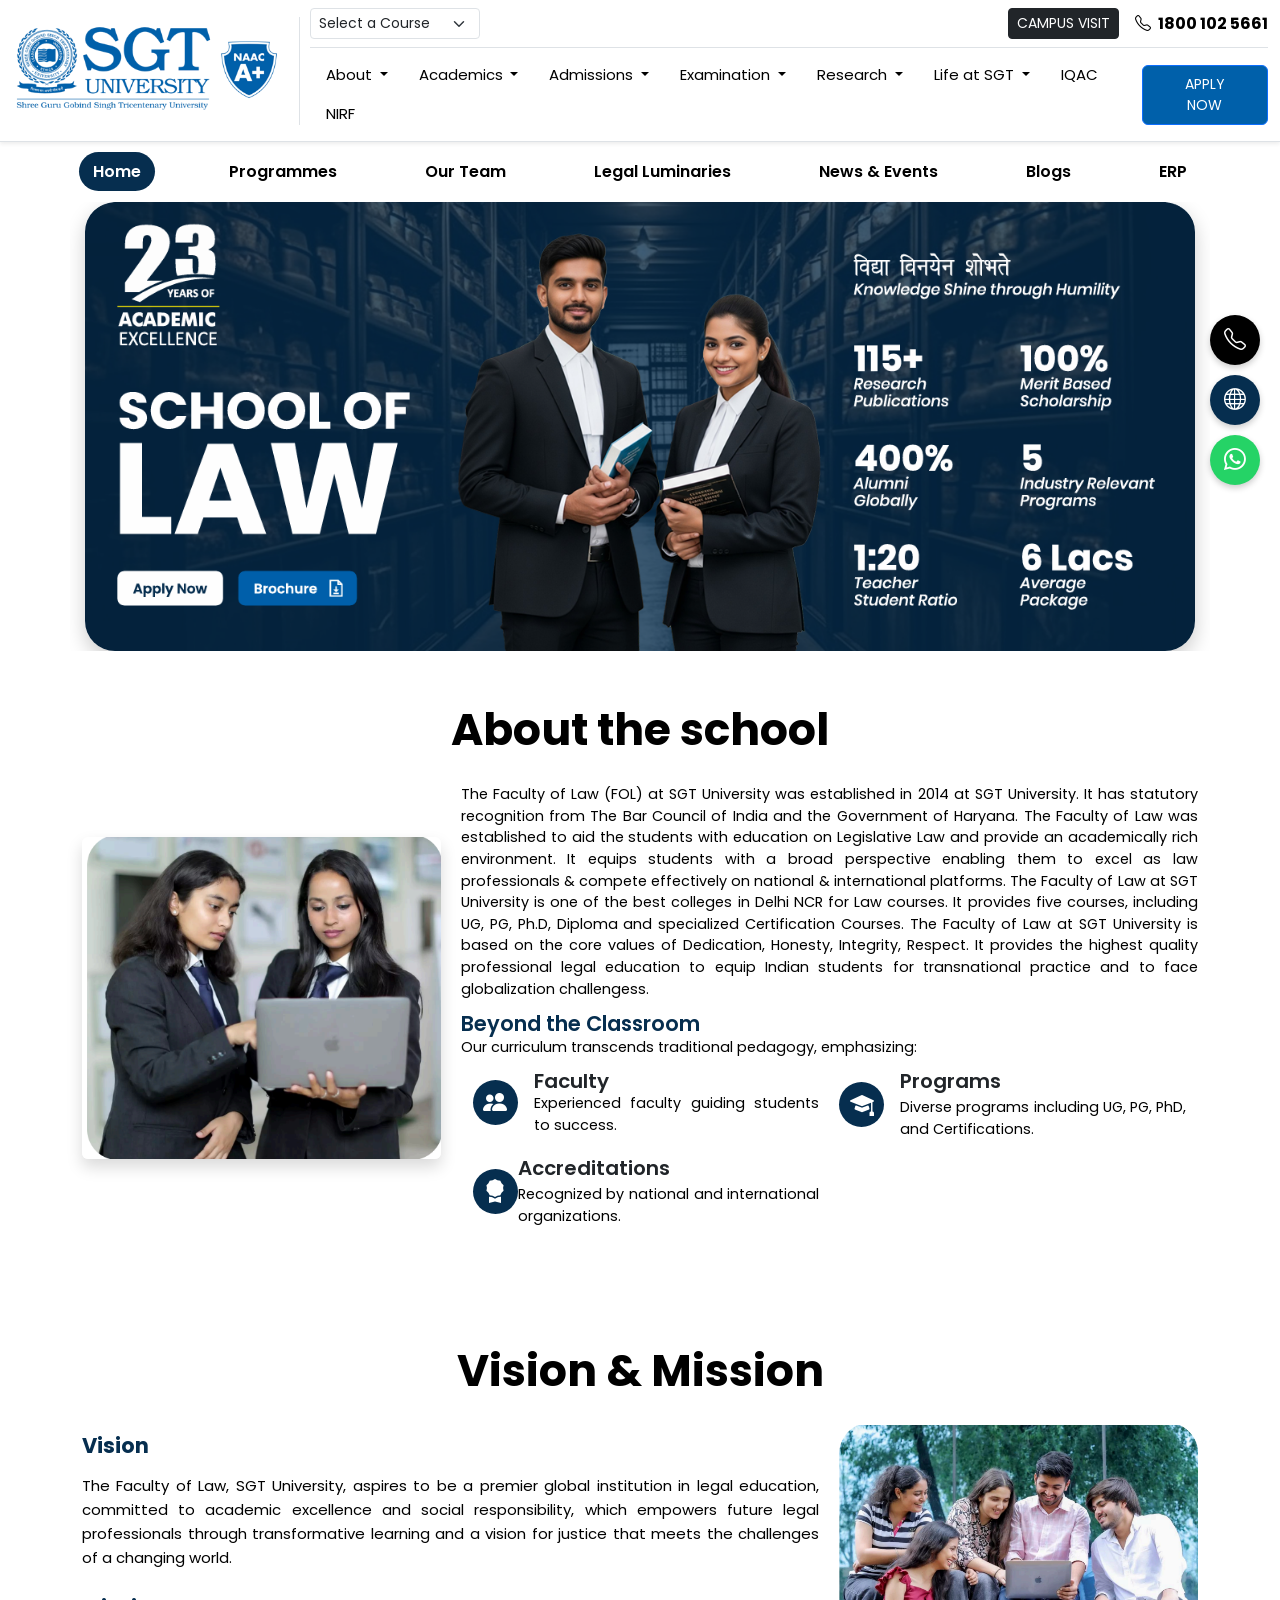
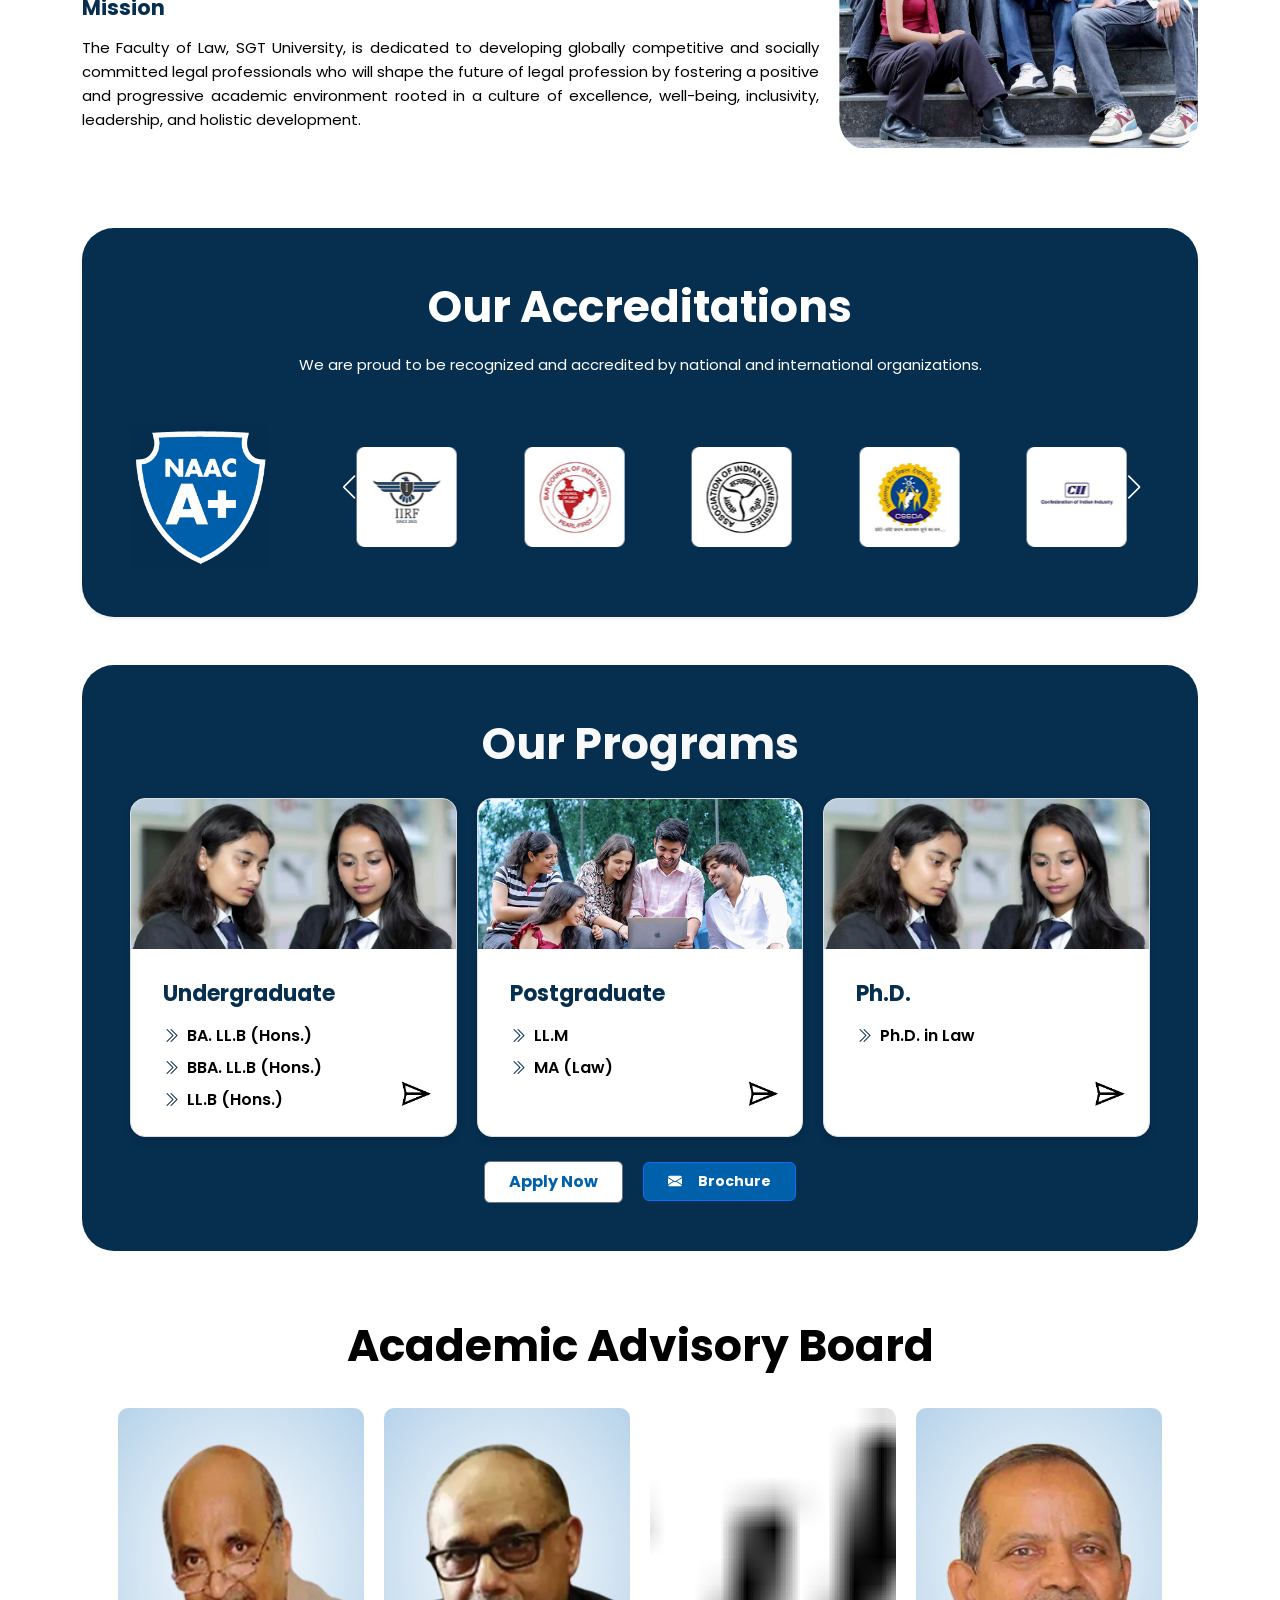
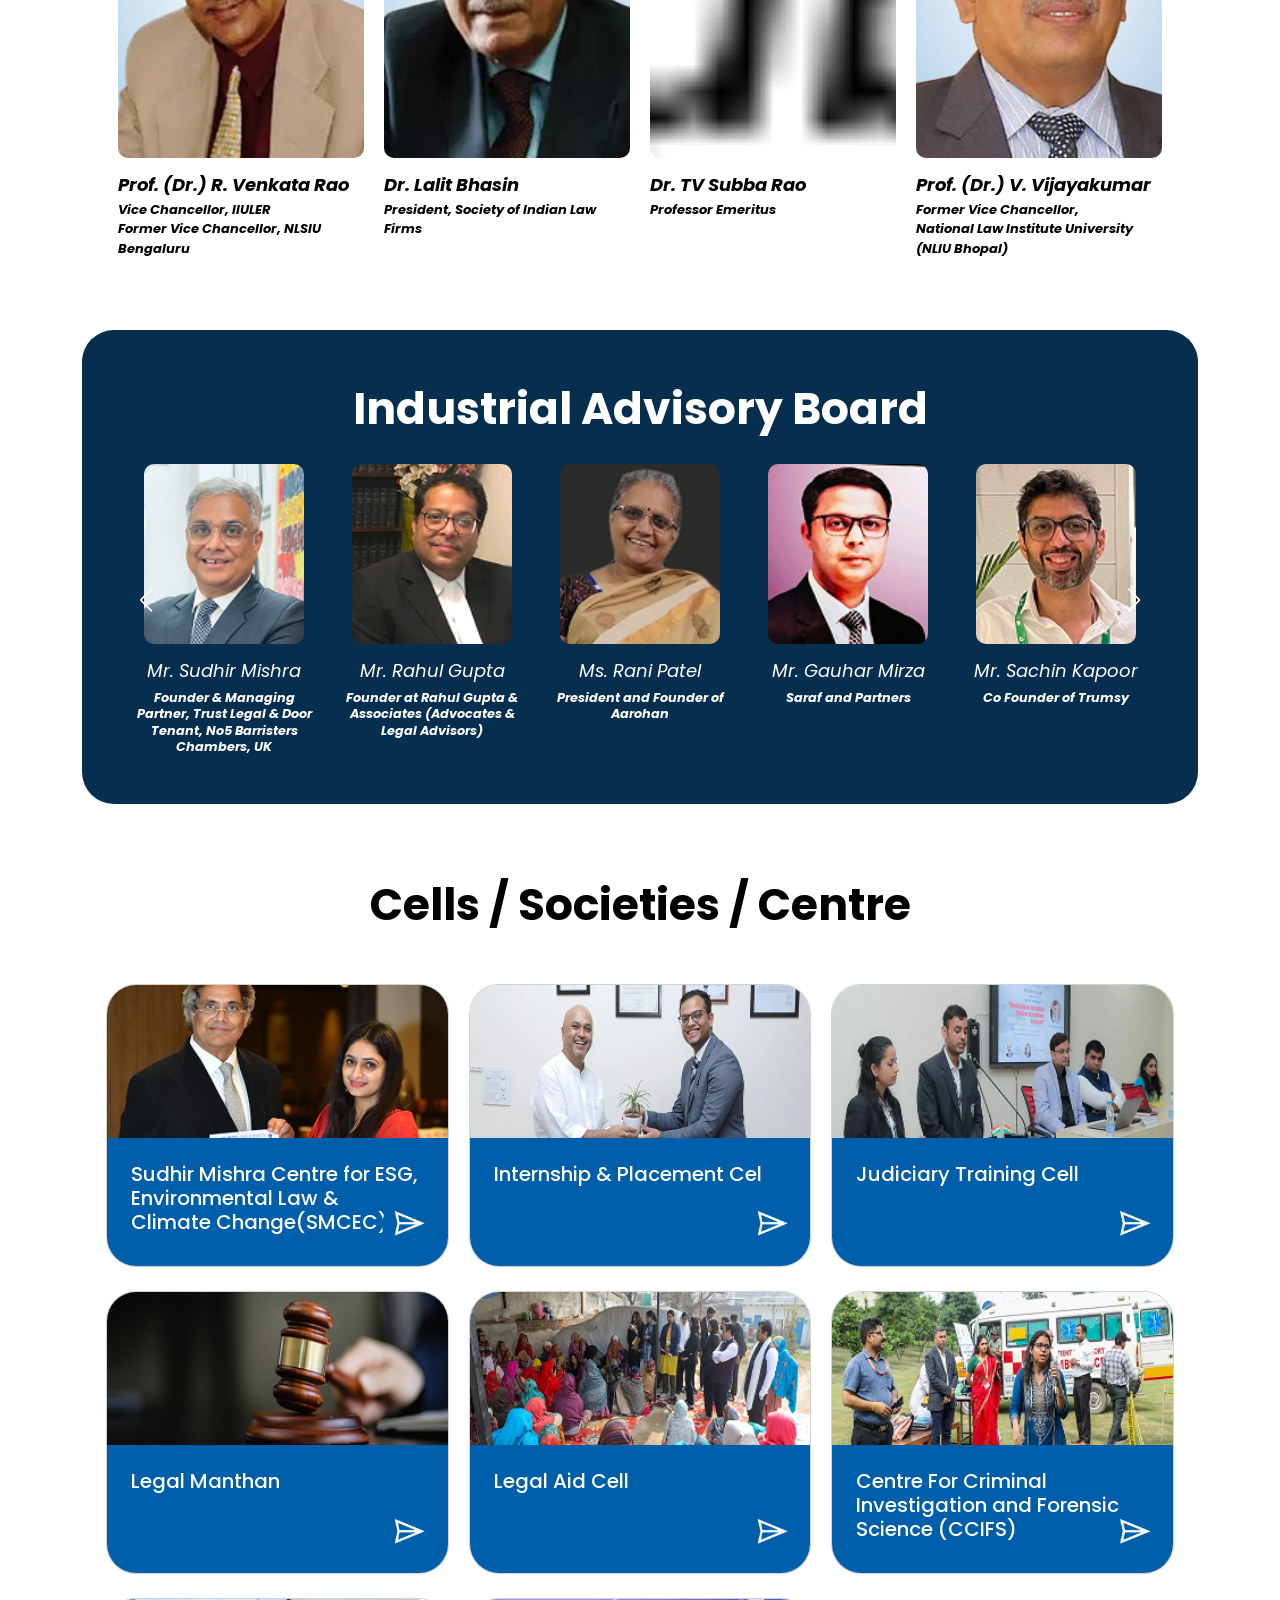
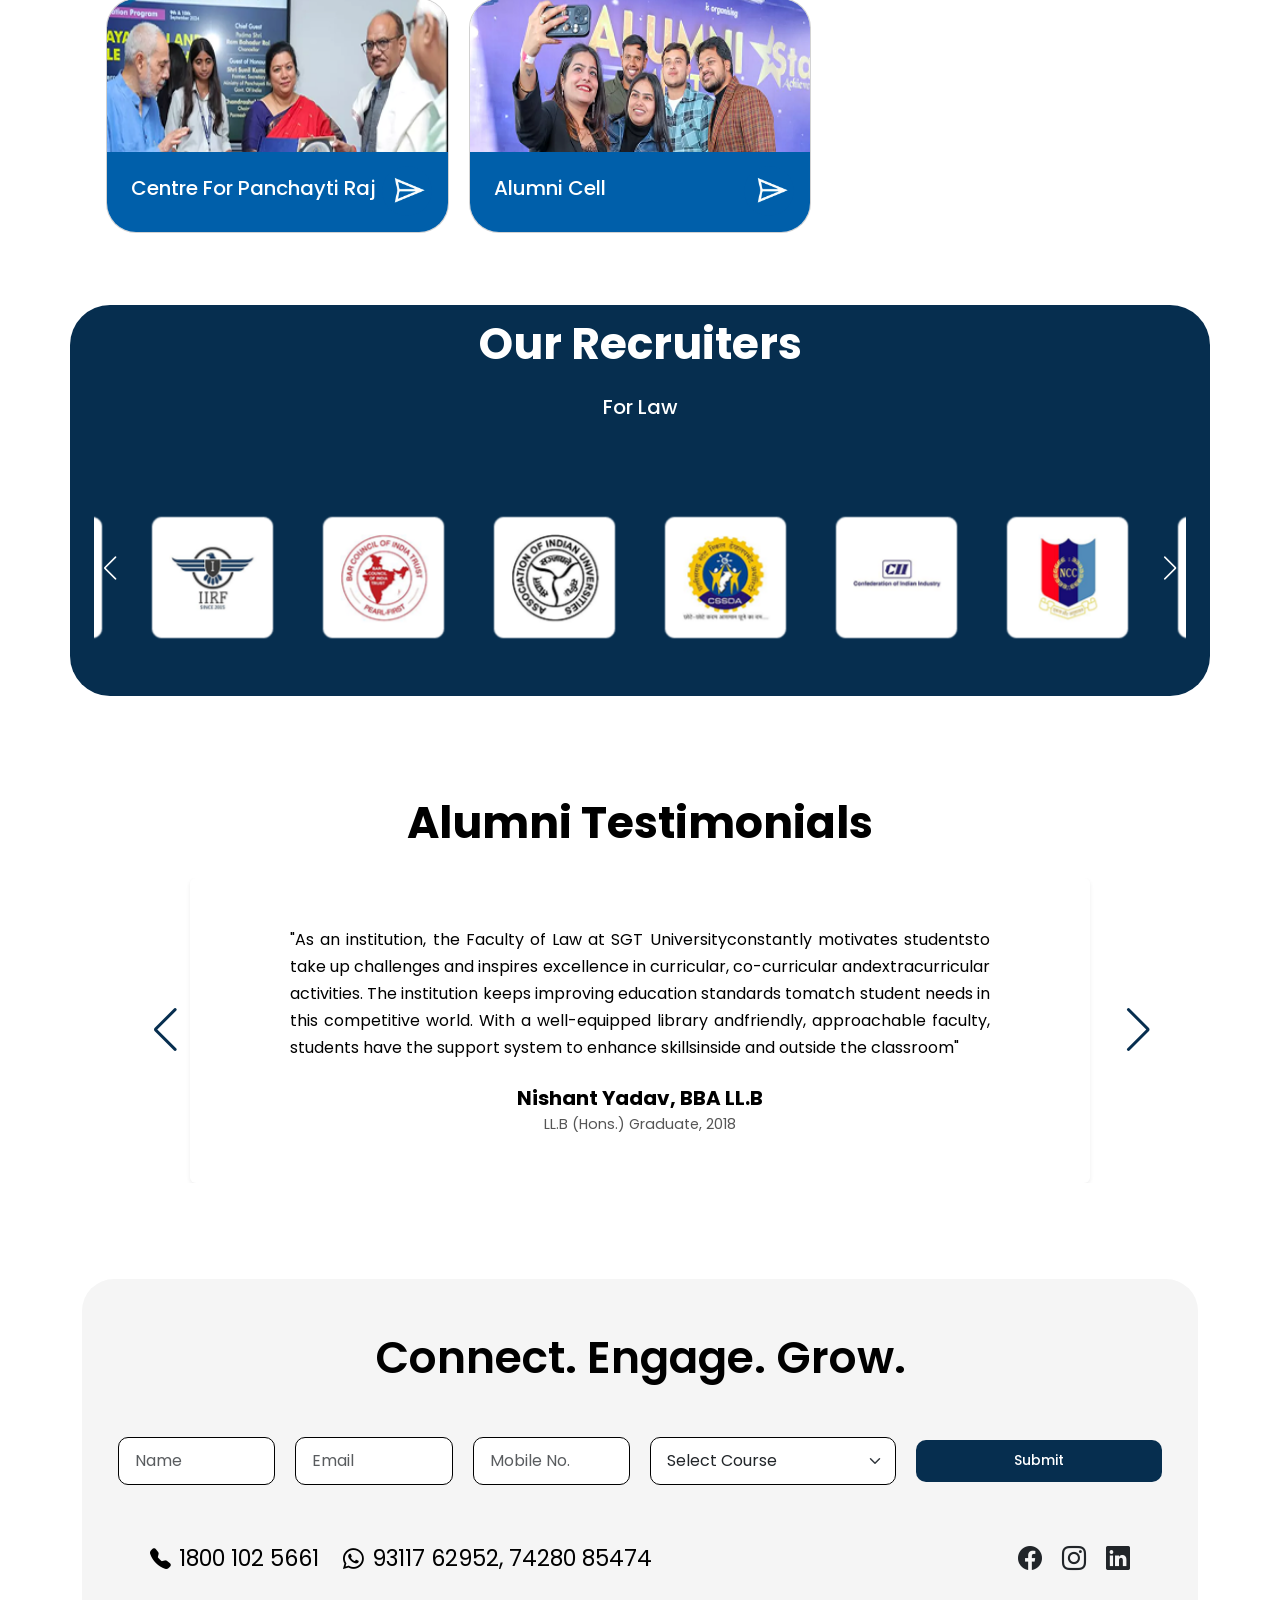
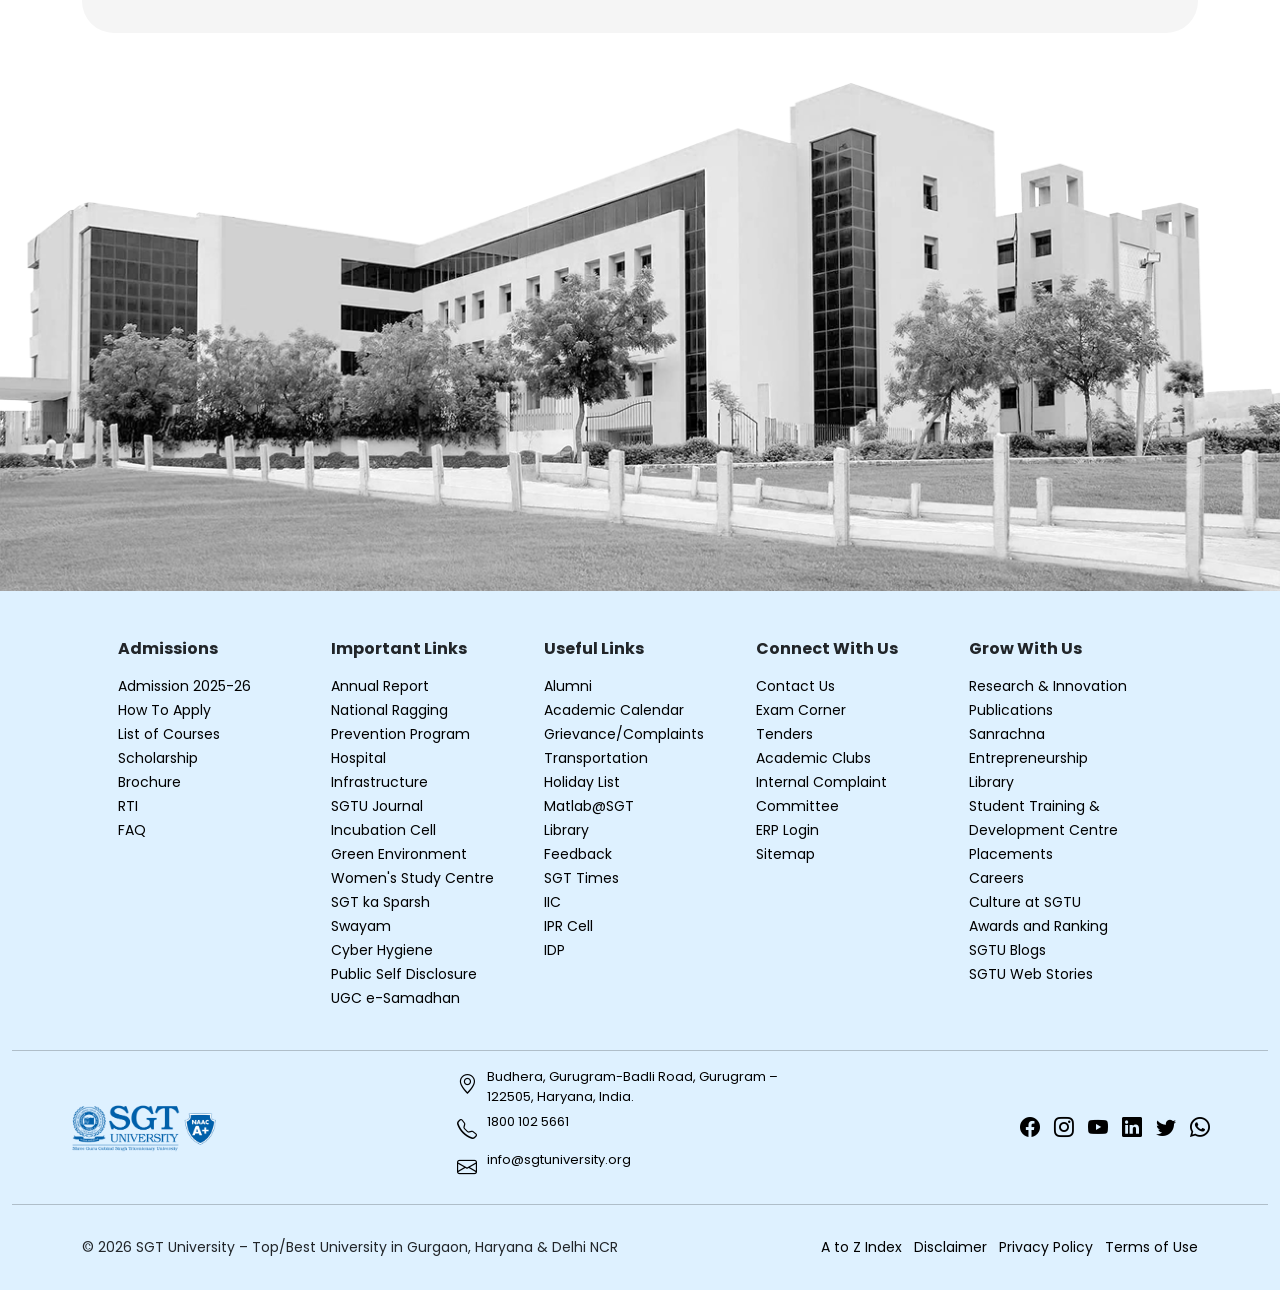
==== commit 37c9c68a: "added all changes" ====
--- a/index.html
+++ b/index.html
@@ -42,11 +42,11 @@
 
                         <!-- Select Course -->
                         <div>
-                            <!-- <select class="form-select form-select-sm" style="width:170px;">
-                                    <option selected>Select a Course</option>
-                                    <option>B.Tech</option>
-                                    <option>MBA</option>
-                                </select> -->
+                            <select class="form-select form-select-sm" style="width:170px;">
+                                <option selected>Select a Course</option>
+                                <option>B.Tech</option>
+                                <option>MBA</option>
+                            </select>
                         </div>
 
                         <!-- Campus Visit + Phone -->
@@ -2279,44 +2279,126 @@
                     ],
                     "Allied Health Sciences": [
                         { name: "Bachelor of Science (Neuro-Physiology Technology)", link: "https://sgtuniversity.ac.in/ahs/programmes/bsc-in-neuro-physiology-technology" },
-                        { name: "", link: "" },
-                        { name: "", link: "" },
-                        { name: "", link: "" },
-                        { name: "", link: "" },
-                        { name: "", link: "" },
-                        { name: "", link: "" },
-                        { name: "", link: "" },
-                        { name: "", link: "" },
-                        { name: "", link: "" },
-                        { name: "", link: "" },
-                        { name: "", link: "" },
-                        { name: "", link: "" }
-                    ],
-                    "Applied and Basic Sciences": [],
-                    "Behavioural Sciences": [],
-                    "Commerce and Management": [],
-                    "Dental Science": [],
+                        { name: "Bachelor of Science (Medical Laboratory Technology)", link: "https://sgtuniversity.ac.in/ahs/programmes/bsc-in-medical-laboratory-technology" },
+                        { name: "Bachelor of Science (Anaesthesia & Operation Theater Technology)", link: "https://sgtuniversity.ac.in/ahs/programmes/bsc-in-anaesthesia-and-operation-theater-technology" },
+                        { name: "Bachelor of Science (Microbiology)", link: "https://sgtuniversity.ac.in/ahs/programmes/bsc-in-microbiology" },
+                        { name: "Bachelor of Science (Nutrition & Dietetics)", link: "https://sgtuniversity.ac.in/ahs/programmes/bsc-in-nutrition-and-dietetics" },
+                        { name: "Bachelor of Optometry", link: "https://sgtuniversity.ac.in/ahs/programmes/bachelor-in-optometry" },
+                        { name: "Bachelor of Science (Radio-Imaging Technology)", link: "https://sgtuniversity.ac.in/ahs/programmes/bsc-in-radio-imaging-technology" },
+                        { name: "Bachelor of Science (Cardiac Care Technology)", link: "https://sgtuniversity.ac.in/ahs/programmes/bsc-in-cardiac-care-technology" },
+                        { name: "Bachelor of Science (Perfusion Technology)", link: "https://sgtuniversity.ac.in/ahs/programmes/bsc-in-perfusion-technology" },
+                        { name: "Bachelor of Science (Renal Dialysis Technology)", link: "https://sgtuniversity.ac.in/ahs/programmes/bsc-in-renal-dialysis-technology" },
+                        { name: "Bachelor in Audiology & Speech - Language Pathology", link: "https://sgtuniversity.ac.in/ahs/programmes/baslp-bachelor-in-audiology-and-speech-language-pathology" },
+                        { name: "Bachelor of Science (Biotechnology)", link: "https://sgtuniversity.ac.in/ahs/programmes/bsc-in-biotechnology" },
+                        { name: "Bachelor of Science (Respiratory Therapy)", link: "https://sgtuniversity.ac.in/ahs/programmes/bsc-in-respiratory-therapy" },
+                        { name: "Bachelor of Science (Emergency and Trauma Care Technology)", link: "https://sgtuniversity.ac.in/ahs/programmes/bsc-emergency-trauma-care-technology" },
+                        { name: "Bachelor of Science (Endoscopy and Laparoscopy Technology)", link: "https://sgtuniversity.ac.in/ahs/programmes/bsc-endoscopy-laparoscopy-technology" },
+                        { name: "Bachelor of Science (Health Information Management)", link: "https://sgtuniversity.ac.in/ahs/programmes/bsc-health-information-management" },
+                        { name: "Bachelor of Science (Nuclear Medicine Technology)", link: "https://sgtuniversity.ac.in/ahs/programmes/bsc-nuclear-medicine-technology" },
+                        { name: "Bachelor of Science (Physician Associate Studies)", link: "https://sgtuniversity.ac.in/ahs/programmes/bsc-physician-associate-studies" },
+                        { name: "Bachelor of Science (Radiation Therapy Technology)", link: "https://sgtuniversity.ac.in/ahs/programmes/bsc-radiation-therapy-technology" }
+
+                    ],
+                    "Basic and Applied Sciences": [
+                        { name: "Bachelor of Science (Hons. with Research) Forensic Science", link: "https://sgtuniversity.ac.in/science/programmes/bsc-in-forensic-science" }
+
+                    ],
+                    "Behavioural Sciences": [
+                        { name: "Bachelor of Science (Hons. with Research) Cognitive Science", link: "https://sgtuniversity.ac.in/bhs/programmes/bsc-hons-cognitive-science" },
+                        { name: "Bachelor of Science (Hons. With Research) (Clinical/Criminal)", link: "https://sgtuniversity.ac.in/bhs/programmes/bsc-in-clinical-psychology" },
+                        { name: "Bachelor of Science Clinical Psychology (Hons.)(RCI)", link: "https://sgtuniversity.ac.in/bhs/programmes/bsc-hons-in-clinical-psychology" },
+                        { name: "Bachelor of Arts (Hons. with Research) Applied Psychology", link: "https://sgtuniversity.ac.in/bhs/programmes/ba-hons-in-psychology" }
+
+                    ],
+                    "Commerce and Management": [
+                        { name: "Bachelor of Commerce (B.Com)", link: "https://sgtuniversity.ac.in/cm/programmes/b-com-honours" },
+                        { name: "Bachelor of Commerce (Hons.) with (International Accounting & Finance)", link: "https://sgtuniversity.ac.in/cm/programmes/bcom-hons-international-accounting" },
+                        { name: "Bachelor of Business Administration", link: "https://sgtuniversity.ac.in/cm/programmes/bba-general" },
+                        { name: "Bachelor of Business Administration (BFSI)", link: "https://sgtuniversity.ac.in/cm/programmes/bba-bfsi" },
+                        { name: "Bachelor of Business Administration (Business Analytics)", link: "https://sgtuniversity.ac.in/cm/programmes/bba-in-analytics" },
+                        { name: "Bachelor of Business Administration (Global Business Management)", link: "https://sgtuniversity.ac.in/cm/programmes/bba-global-business-management" },
+                        { name: "Bachelor of Business Administration (Logistics & Supply Chain Management)", link: "https://sgtuniversity.ac.in/cm/programmes/bba-logistics-supply-chain-management" },
+                        { name: "Bachelor of Business Administration (Entrepreneurship & Family Business Management)", link: "https://sgtuniversity.ac.in/cm/programmes/bba-entrepreneurship-family-business" },
+                        { name: "Bachelor of Business Administration (Digital Marketing)", link: "https://sgtuniversity.ac.in/cm/programmes/bba-digital-marketing" },
+                        { name: "Bachelor of Business Administration (Health Care Management)", link: "https://sgtuniversity.ac.in/cm/programmes/bba-health-care-management" },
+                        { name: "Integrated BBA-MBA", link: "https://sgtuniversity.ac.in/cm/programmes/integrated-mba" }
+
+                    ],
+                    "Dental Science": [
+                        { name: "Bachelor of Dental Surgery [BDS]", link: "https://sgtuniversity.ac.in/dental/programmes/bds-bachelor-of-dental-surgery" }
+
+                    ],
                     "Design": [
-                        { name: "B.Des Fashion Design", link: "/bdes-fashion" },
-                        { name: "B.Sc Fashion Technology", link: "/bsc-fashion-tech" },
-                        { name: "B.Sc Fashion Technology Advanced", link: "/bsc-fashion-adv" }
-                    ],
-                    "Education": [],
+                        { name: "Bachelor of Design - Fashion Design (Hons.)", link: "https://sgtuniversity.ac.in/fashion/programmes/b-des-bachelor-in-design" },
+                        { name: "Bachelor of Design - Communication Design (Hons.)", link: "https://sgtuniversity.ac.in/fashion/programmes/b-des-communication-design" },
+                        { name: "Bachelor of Design - Furniture and Interior Design (Hons.)", link: "https://sgtuniversity.ac.in/fashion/programmes/b-des-furniture-and-interior-design" },
+                        { name: "Bachelor of Design - Product Design (Hons.)", link: "https://sgtuniversity.ac.in/fashion/programmes/b-des-product-design" },
+                        { name: "Bachelor of Design - Animation and VFX Design (Hons.)", link: "https://sgtuniversity.ac.in/fashion/programmes/b-des-animation-and-vfx-design" }
+
+                    ],
+                    "Education": [
+                        { name: "B.Ed (Bachelor of Education", link: "https://sgtuniversity.ac.in/education/programmes/b-ed" },
+                        { name: "B. Ed. (Special Education - Intellectual Disability)", link: "https://sgtuniversity.ac.in/education/programmes/b-ed-in-intellectual-disability" },
+                        { name: "Integrated Bachelor of Education - Master of Education - Special Education (Intellectual Disability)", link: "https://sgtuniversity.ac.in/education/programmes/integrated-b-ed-m-ed" },
+                        { name: "B.A.B.Ed.Special Education (Hearing Impairment-HI Preparatory Stage): ISITEP", link: "https://sgtuniversity.ac.in/education/programmes/ba-b-ed-special-education-hearing-impairment" },
+                        { name: "B.A.B.Ed. Special Education (Intellectual Disability-ID- Preparatory Stage): ISITEP", link: "https://sgtuniversity.ac.in/education/programmes/ba-b-ed-special-education-intellectual-disability" }
+
+                    ],
                     "Engineering & Technology": [
-                        { name: "B.Tech Computer Science", link: "/btech-cs" },
-                        { name: "B.Tech Mechanical Engineering", link: "/btech-me" },
-                        { name: "B.Tech Civil Engineering", link: "/btech-ce" }
-                    ],
-                    "Hotel & Tourism Management": [],
-                    "Humanities, Liberal Arts": [],
-                    "Indian Medical System": [],
-                    "Law": [],
-                    "Media, Communication and Film": [],
-                    "Medicine and Health Science": [],
-                    "Naturopathy and Yogic Sciences": [],
-                    "Nursing": [],
-                    "Pharmacy": [],
-                    "Physiotherapy": []
+                        { name: "Bachelor of Technology (Computer Science & Engineering)", link: "https://sgtuniversity.ac.in/engineering/programmes/b-tech-in-computer-science-and-engineering" },
+                        { name: "B.Tech in Computer Science and Engineering with specialization (Industry Collaborations)", link: "https://sgtuniversity.ac.in/engineering/programmes/btech-cse-industry-collaboration" },
+                        { name: "B.Tech in Computer Science and Engineering with specialization in Software Product Engineering (Work Integrated Program)", link: "https://sgtuniversity.ac.in/engineering/programmes/btech-cse-software-product-engineering-wip" },
+                        { name: "B.Tech in Computer Science and Engineering with specialization in AI and Future Technologies (Work Integrated Program)", link: "https://sgtuniversity.ac.in/engineering/programmes/btech-cse-ai-future-tech-wip" },
+                        { name: "Bachelor of Technology Mechanical Engineering (Robotics / Electric Vehicle / Digital Manufacturing)", link: "https://sgtuniversity.ac.in/engineering/programmes/b-tech-in-mechanical-engineering" },
+                        { name: "Bachelor of Technology in Civil Engineering (Green Technology and Sustainable Engineering/ Construction Technology / Structural Engineering)", link: "https://sgtuniversity.ac.in/engineering/programmes/b-tech-in-civil-engineering" },
+                        { name: "Bachelor of Technology Electronics & Communication Engineering", link: "https://sgtuniversity.ac.in/engineering/programmes/b-tech-in-electronics-and-communication-engineering" },
+                        { name: "Bachelor of Technology Electronics & Communication Engineering VLSI", link: "https://sgtuniversity.ac.in/engineering/programmes/b-tech-in-electronics-and-communication-engineering-vlsi" },
+                        { name: "Bachelor of Computer Applications (Artificial Intelligence & Machine Learning/ Cloud Computing/ Cyber Security/ Web Development/ Data Science)", link: "https://sgtuniversity.ac.in/engineering/programmes/bca-in-computer-application" }
+
+                    ],
+                    "Hotel & Tourism Management": [
+                        { name: "Bachelor of Hotel Management Honors / with Research", link: "https://sgtuniversity.ac.in/htm/programmes/bhm-bachelor-of-hotel-management" }
+
+                    ],
+                    "Humanities, Liberal Arts": [
+                        { name: "Bachelor of Arts (Hons./ Hons. with Research) Liberal Arts", link: "https://sgtuniversity.ac.in/hsla/programmes/ba-hons-in-liberal-arts" },
+                        { name: "Bachelor of Arts (Hons./ Hons. with Research) English", link: "https://sgtuniversity.ac.in/hsla/programmes/ba-hons-in-english" },
+                        { name: "Bachelor of Arts (Hons./Hons. with Research) in Political Science", link: "https://sgtuniversity.ac.in/hsla/programmes/ba-hons-in-political-science" },
+                        { name: "Bachelor of Arts (Hons./Hons. with Research) in International Relations", link: "https://sgtuniversity.ac.in/hsla/programmes/ba-hons-in-international-relations" },
+                        { name: "Bachelor of Arts (Hons./Hons. with Research) in Economics", link: "https://sgtuniversity.ac.in/hsla/programmes/ba-hons-in-economics" },
+                        { name: "Bachelor of Arts (Hons./Hons. with Research) in Sociology", link: "https://sgtuniversity.ac.in/hsla/programmes/ba-hons-in-sociology" },
+                        { name: "Bachelor of Art (Hons./Hons. with Research) in History", link: "https://sgtuniversity.ac.in/hsla/programmes/ba-hons-in-history" }
+
+                    ],
+                    "Indian Medical System": [
+                        { name: "Bachelor of Ayurvedic Medicine & Surgery", link: "https://sgtuniversity.ac.in/ims/programmes/bams-bachelor-of-ayurvedic-medicine-and-surgery" },
+                    ],
+                    "Law": [
+                        { name: "Bachelor of Business Administration and Bachelor of Legislative Law (Hons.)", link: "https://sgtuniversity.ac.in/law/programmes/bba-llb-hons" },
+                        { name: "Bachelor of Legislative Law (LL.B. Hons.)", link: "https://sgtuniversity.ac.in/law/programmes/bachelor-of-laws-llb-hons" },
+                        { name: "Bachelor of Arts and Bachelor of Legislative Law (Hons)", link: "https://sgtuniversity.ac.in/law/programmes/bachelor-of-arts-bachelor-of-laws-ballb-hons" }
+                    ],
+                    "Emerging Media, Communication and Film": [
+                        { name: "Bachelor of Arts in Journalism and Mass Communication (Hons. with Research)", link: "https://sgtuniversity.ac.in/masscomm/programmes/ba-in-journalism-and-mass-communication-bjmc" }
+                    ],
+                    "Medicine and Health Science": [
+                        { name: "Bachelor of Medicine and Bachelor of Surgery", link: "https://sgtuniversity.ac.in/medical/programmes/mbbs" }
+                    ],
+                    "Naturopathy and Yogic Sciences": [
+                        { name: "Bachelor of Naturopathy & Yogic Sciences", link: "https://sgtuniversity.ac.in/fnys/programmes/programmes/bnys-bachelor-in-naturopathy-and-yogic-Sciences" }
+                    ],
+                    "Nursing": [
+                        { name: "Bachelor of Science [BSc] (Nursing)", link: "https://sgtuniversity.ac.in/nursing/programmes/programmes/bsc-in-nursing-basic" },
+                        { name: "Post Basic Bachelor of Science [P.B.B.Sc] (Nursing)", link: "https://sgtuniversity.ac.in/nursing/programmes/programmes/bsc-in-post-basic-nursing" }
+                    ],
+                    "Pharmacy": [
+                        { name: "Bachelor of Pharmacy", link: "https://sgtuniversity.ac.in/pharmacy/programmes/b-pharm" },
+                        { name: "Bachelor of Pharmacy (Practice)", link: "https://sgtuniversity.ac.in/pharmacy/programmes/b-pharm-practice" }
+                    ],
+                    "Physiotherapy": [
+                        { name: "Bachelor of Physiotherapy (BPT)", link: "https://sgtuniversity.ac.in/physiotherapy/programmes/bpt-bachelor-of-physiotherapy" },
+                        { name: "B.Sc. Sports & Exercise Sciences", link: "https://sgtuniversity.ac.in/physiotherapy/programmes/bsc-sports-science" }
+                    ]
                 },
                 pg: {
                     "Agriculture": [
@@ -2329,47 +2411,139 @@
                         { name: "M.Sc (Ag.) Horticulture Vegetable Science", link: "https://sgtuniversity.ac.in/agri/programmes/msc-ag-in-horticulture-vegetable-science" },
                         { name: "M. Sc. Ag. (Entomology)", link: "https://sgtuniversity.ac.in/agri/programmes/msc-ag-in-agronomy-entomology" },
                         { name: "Master of Business Administration (Agri-business)", link: "https://sgtuniversity.ac.in/agri/programmes/mba-in-agri-business" },
-                        { name: "MSc. (Ag.) Horticulture in Floriculture and Landscaping", link: "https://sgtuniversity.ac.in/agri/programmes/msc-ag-in-horticulture-in-floriculture-and-landscaping" },
+                        { name: "MSc. (Ag.) Horticulture in Floriculture and Landscaping", link: "https://sgtuniversity.ac.in/agri/programmes/msc-ag-in-horticulture-in-floriculture-and-landscaping" }
                     ],
                     "Allied Health Sciences": [
-                        { name: "", link: "" },
-                        { name: "", link: "" },
-                        { name: "", link: "" },
-                        { name: "", link: "" },
-                        { name: "", link: "" },
-                        { name: "", link: "" },
-                        { name: "", link: "" },
-                        { name: "", link: "" },
-                        { name: "", link: "" },
-                        { name: "", link: "" },
-                        { name: "", link: "" },
-                        { name: "", link: "" }
-                    ],
-                    "Applied and Basic Sciences": [],
-                    "Behavioural Sciences": [],
-                    "Commerce and Management": [],
-                    "Dental Science": [],
+                        { name: "Master of Science (Nutrition & Dietetics) [Clinical Nutrition, Public Health Nutrition, Sports Nutrition]", link: "https://sgtuniversity.ac.in/ahs/programmes/msc-in-nutrition-and-dietetics" },
+                        { name: "Master of Science. (Medical Laboratory Technology) [Biochemistry, Microbiology]", link: "https://sgtuniversity.ac.in/ahs/programmes/msc-in-medical-laboratory-technology" },
+                        { name: "Master of Science (Anaesthesia & Operation Theater Technology)", link: "https://sgtuniversity.ac.in/ahs/programmes/msc-in-anaesthesia-and-operation-theater-technology" },
+                        { name: "Master of Science (Radio-Imaging Technology)", link: "https://sgtuniversity.ac.in/ahs/programmes/msc-in-radio-imaging-technology" },
+                        { name: "Master of Science (Microbiology)", link: "https://sgtuniversity.ac.in/ahs/programmes/msc-in-microbiology" },
+                        { name: "Master of Science (Bio-Technology & Bio-Informatics)", link: "https://sgtuniversity.ac.in/ahs/programmes/msc-in-biotechnology-and-bioinformatics" },
+                        { name: "Master of Optometry", link: "https://sgtuniversity.ac.in/ahs/programmes/master-of-optometry" },
+                        { name: "Master of Science (Biochemistry)", link: "https://sgtuniversity.ac.in/ahs/programmes/msc-in-biochemistry" },
+                        { name: "Master of Cardiac Care Technology", link: "https://sgtuniversity.ac.in/ahs/programmes/msc-cardiac-care-technology" },
+                        { name: "Master of Science (Dialysis Therapy)", link: "https://sgtuniversity.ac.in/ahs/programmes/msc-dialysis-therapy" },
+                        { name: "Master of Science (Emergency and Trauma Care Technology)", link: "https://sgtuniversity.ac.in/ahs/programmes/msc-emergency-trauma-care-technology" },
+                        { name: "Master of Science (Endoscopy and Laparoscopy Technology)", link: "https://sgtuniversity.ac.in/ahs/programmes/msc-endoscopy-laparoscopy-technology" },
+                        { name: "Master of Science (Health Information Management)", link: "https://sgtuniversity.ac.in/ahs/programmes/msc-endoscopy-laparoscopy-technology" },
+                        { name: "Master of Science (Nuclear Medicine Technology)", link: "https://sgtuniversity.ac.in/ahs/programmes/msc-nuclear-medicine-technology" },
+                        { name: "Master of Science (Physician Associate Studies)", link: "https://sgtuniversity.ac.in/ahs/programmes/msc-physician-associate-studies" },
+                        { name: "Master of Science (Radiation Therapy Technology)", link: "https://sgtuniversity.ac.in/ahs/programmes/msc-radiation-therapy-technology" }
+
+                    ],
+                    "Basic and Applied Sciences": [
+                        { name: "Master of Science (M.Sc.) Forensic Science", link: "https://sgtuniversity.ac.in/science/programmes/msc-in-forensic-science" },
+                        { name: "Master of Science (M.Sc.) Environmental Sustainability", link: "https://sgtuniversity.ac.in/science/programmes/msc-in-environmental-science" },
+                        { name: "M.Sc. Digital Forensics and Information Security", link: "https://sgtuniversity.ac.in/science/programmes/msc-digital-forensics" }
+
+                    ],
+                    "Behavioural Sciences": [
+                        { name: "Master of Science in Psychology (Clinical)", link: "https://sgtuniversity.ac.in/bhs/programmes/msc-in-psychology-clinical" },
+                        { name: "Master of Science in Psychology (Counseling)", link: "https://sgtuniversity.ac.in/bhs/programmes/msc-in-psychology-counseling" },
+                        { name: "Master of Science in Psychology (Forensic)", link: "https://sgtuniversity.ac.in/bhs/programmes/msc-in-psychology-forensic" },
+                        { name: "Master of Science (Cognitive Science)", link: "https://sgtuniversity.ac.in/bhs/programmes/msc-in-cognitive-science" },
+                        { name: "Master of Philosophy (Clinical Psychology)", link: "https://sgtuniversity.ac.in/bhs/programmes/mphil-in-clinical-psychology" },
+                        { name: "Master of Arts Applied Psychology (Social/Industrial-Organization)", link: "https://sgtuniversity.ac.in/bhs/programmes/ma-in-applied-psychology" },
+                        { name: "Master of Arts Applied Positive Psychology", link: "https://sgtuniversity.ac.in/bhs/programmes/ma-in-applied-positive-psychology" },
+                        { name: "Master of Arts Clinical Psychology (RCI)", link: "https://sgtuniversity.ac.in/bhs/programmes/ma-in-clinical-psychology-rci" }
+
+                    ],
+                    "Commerce and Management": [
+                        { name: "Master of Business Administration", link: "https://sgtuniversity.ac.in/cm/programmes/mba-general" },
+                        { name: "Master of Business Administration (Fintech)", link: "https://sgtuniversity.ac.in/cm/programmes/bcom-hons-international-accounting" },
+                        { name: "Master of Business Administration (Business Analytics)", link: "https://sgtuniversity.ac.in/cm/programmes/mba-business-analytics" },
+                        { name: "Master of Business Administration (Health Care Management)", link: "https://sgtuniversity.ac.in/cm/programmes/mba-health-care-management" }
+
+                    ],
+                    "Dental Science": [
+                        { name: "Masters of Dental Surgery (MDS) in Conservative Dentistry and Endodontics", link: "https://sgtuniversity.ac.in/dental/programmes/mds-in-conservative-dentistry-and-endodontics" },
+                        { name: "Master of Dental Surgery (MDS) in Oral and Maxillofacial Surgery", link: "https://sgtuniversity.ac.in/dental/programmes/mds-in-oral-and-maxillofacial-surgery" },
+                        { name: "Master of Dental Surgery (MDS) in Oral Medicine and Radiology", link: "https://sgtuniversity.ac.in/dental/programmes/mds-in-oral-medicine-and-radiology" },
+                        { name: "Master of Dental Surgery (MDS) in Oral Pathology and Microbiology", link: "https://sgtuniversity.ac.in/dental/programmes/mds-in-oral-pathology-and-microbiology" },
+                        { name: "Master of Dental Surgery in Orthodontics & Dentofacial Orthopedics", link: "https://sgtuniversity.ac.in/dental/programmes/mds-in-orthodontics-and-dentofacial-orthopedics" },
+                        { name: "Master of Dental Surgery (Paediatric and Preventive Dentistry)", link: "https://sgtuniversity.ac.in/dental/programmes/mds-in-paediatric-and-preventive-dentistry" },
+                        { name: "Master of Dental Surgery (Periodontology)", link: "https://sgtuniversity.ac.in/dental/programmes/mds-in-periodontology" },
+                        { name: "Master of Dental Surgery (Prosthodontics and Crown & Bridge)", link: "https://sgtuniversity.ac.in/dental/programmes/mds-in-prosthodontics-crown-and-bridge" },
+                        { name: "Master of Dental Surgery (Public Health Dentistry)", link: "https://sgtuniversity.ac.in/dental/programmes/mds-in-public-health-dentistry" }
+
+                    ],
                     "Design": [
-                        { name: "B.Des Fashion Design", link: "/bdes-fashion" },
-                        { name: "B.Sc Fashion Technology", link: "/bsc-fashion-tech" },
-                        { name: "B.Sc Fashion Technology Advanced", link: "/bsc-fashion-adv" }
-                    ],
-                    "Education": [],
+                        { name: "M. Des. (Fashion Design)", link: "https://sgtuniversity.ac.in/fashion/programmes/m-des-master-in-design" },
+                        { name: "M. Des. (Furniture and Interior Design)", link: "https://sgtuniversity.ac.in/fashion/programmes/m-des-furniture-and-interior-design" },
+                        { name: "Master of Fashion Management (MBA – Fashion Management)", link: "https://sgtuniversity.ac.in/fashion/programmes/mba-in-fashion-management" }
+
+                    ],
+                    "Education": [
+                        { name: "Master of Education", link: "https://sgtuniversity.ac.in/education/programmes/m-ed" }
+                    ],
                     "Engineering & Technology": [
-                        { name: "B.Tech Computer Science", link: "/btech-cs" },
-                        { name: "B.Tech Mechanical Engineering", link: "/btech-me" },
-                        { name: "B.Tech Civil Engineering", link: "/btech-ce" }
-                    ],
-                    "Hotel & Tourism Management": [],
-                    "Humanities, Liberal Arts": [],
-                    "Indian Medical System": [],
-                    "Law": [],
-                    "Media, Communication and Film": [],
-                    "Medicine and Health Science": [],
-                    "Naturopathy and Yogic Sciences": [],
-                    "Nursing": [],
-                    "Pharmacy": [],
-                    "Physiotherapy": []
+                        { name: "Master of Computer Applications (MCA)", link: "https://sgtuniversity.ac.in/engineering/programmes/programmes/mca-master-of-computer-applications" },
+                        { name: "Master of Technology in Civil Engineering (Structural Engineering/ Transportation Engineering/ Remote Sensing", link: "https://sgtuniversity.ac.in/engineering/programmes/programmes/m-tech-in-civil-engineeringe" },
+                        { name: "Master of Technology in Computer Science & Engineering (Big Data Analytics)", link: "https://sgtuniversity.ac.in/engineering/programmes/programmes/m-tech-in-computer-science-and-engineering" },
+                        { name: "Master of Technology (Mechanical Engineering)", link: "https://sgtuniversity.ac.in/engineering/programmes/programmes/m-tech-in-mechanical-engineering" },
+                        { name: "Master of Technology in Electronics & Communication Engineering", link: "https://sgtuniversity.ac.in/engineering/programmes/programmes/m-tech-electronics-communication-engineering" }
+                    ],
+                    "Hotel & Tourism Management": [
+                        { name: "Master of Hotel Management", link: "https://sgtuniversity.ac.in/htm/programmes/mhm-master-of-hotel-management" }
+
+                    ],
+                    "Humanities, Liberal Arts": [
+                        { name: "Master of Arts in English", link: "https://sgtuniversity.ac.in/hsla/programmes/master-in-english" }
+
+                    ],
+                    "Law": [
+                        { name: "Master of Law", link: "https://sgtuniversity.ac.in/law/programmes/llm-master-of-law" }
+                    ],
+                    "Emerging Media, Communication and Film": [
+                        { name: "Master of Arts (Journalism and Mass Communication)", link: "https://sgtuniversity.ac.in/masscomm/programmes/mjmc-master-in-arts-journalism-and-mass-communication" }
+                    ],
+                    "Medicine and Health Science": [
+                        { name: "Master of Public Health", link: "https://sgtuniversity.ac.in/medical/programmes/mph-in-public-health" },
+                        { name: "Master of Science (Medical Anatomy)", link: "https://sgtuniversity.ac.in/medical/programmes/msc-in-medical-anatomy" },
+                        { name: "Master of Science (Medical Biochemistry)", link: "https://sgtuniversity.ac.in/medical/programmes/msc-in-medical-biochemistry" },
+                        { name: "Master of Science (Medical Microbiology)", link: "https://sgtuniversity.ac.in/medical/programmes/msc-in-medical-microbiology" },
+                        { name: "Master of Science (Medical Pharmacology)", link: "https://sgtuniversity.ac.in/medical/programmes/msc-in-medical-pharmacology" },
+                        { name: "Master of Science (Medical Physiology)", link: "https://sgtuniversity.ac.in/medical/programmes/msc-in-medical-Physiology" },
+                        { name: "Master of Surgery (Ophthalmology)", link: "https://sgtuniversity.ac.in/medical/programmes/ms-in-ophthalmology" },
+                        { name: "Master of Surgery (Orthopaedics)", link: "https://sgtuniversity.ac.in/medical/programmes/ms-in-orthopaedics" },
+                        { name: "Master of Surgery (General Surgery)", link: "https://sgtuniversity.ac.in/medical/programmes/ms-in-general-surgery" },
+                        { name: "Master of Surgery (Oto-Rhino-Laryngology)", link: "https://sgtuniversity.ac.in/medical/programmes/ms-in-oto-rhino-laryngology" },
+                        { name: "Master of Surgery (Obstetrics & Gynecology)", link: "https://sgtuniversity.ac.in/medical/programmes/ms-in-obstetrics-and-gynecology" },
+                        { name: "Doctor of Medicine (Anatomy)", link: "https://sgtuniversity.ac.in/medical/programmes/md-in-anatomy" },
+                        { name: "Doctor of Medicine (Biochemistry)", link: "https://sgtuniversity.ac.in/medical/programmes/md-in-biochemistry" },
+                        { name: "Doctor of Medicine (Community Medicine)", link: "https://sgtuniversity.ac.in/medical/programmes/md-in-community-medicine" },
+                        { name: "Doctor of Medicine (Forensic Medicine)", link: "https://sgtuniversity.ac.in/medical/programmes/md-in-forensic-medicine" },
+                        { name: "Doctor of Medicine (Microbiology)", link: "https://sgtuniversity.ac.in/medical/programmes/md-in-microbiology" },
+                        { name: "Doctor of Medicine (Pathology)", link: "https://sgtuniversity.ac.in/medical/programmes/md-in-pathology" },
+                        { name: "Doctor of Medicine (Physiology)", link: "https://sgtuniversity.ac.in/medical/programmes/md-in-physiology" },
+                        { name: "Doctor of Medicine (Pharmacology)", link: "https://sgtuniversity.ac.in/medical/programmes/md-in-pharmacology" },
+                        { name: "Doctor of Medicine (Dermatology, Venerology & Leprosy)", link: "https://sgtuniversity.ac.in/medical/programmes/md-in-dermatology-venerology-and-leprosy" },
+                        { name: "Doctor of Medicine (General Medicine)", link: "https://sgtuniversity.ac.in/medical/programmes/md-in-general-medicine" },
+                        { name: "Doctor of Medicine (Respiratory Medicine)", link: "https://sgtuniversity.ac.in/medical/programmes/md-in-respiratory-medicine" },
+                        { name: "Doctor of Medicine (Psychiatry)", link: "https://sgtuniversity.ac.in/medical/programmes/md-in-psychiatry" },
+                        { name: "Doctor of Medicine (Paediatrics)", link: "https://sgtuniversity.ac.in/medical/programmes/md-in-paediatrics" },
+                        { name: "Doctor of Medicine (Anesthesiology)", link: "https://sgtuniversity.ac.in/medical/programmes/md-in-anesthesiology" },
+                        { name: "Doctor of Medicine (Radio-Diagnosis)", link: "https://sgtuniversity.ac.in/medical/programmes/md-in-radio-diagnosis" }
+                    ],
+                    "Nursing": [
+                        { name: "Master of Science in Nursing [Nurse Practitioner in Critical Care]", link: "https://sgtuniversity.ac.in/nursing/programmes/programmes/msc-npcc-nurse-practitioner-in-critical-care" },
+                        { name: "Master of Science (Nursing) [Obstetric & Gynaecological Nursing, Child Health (Paediatric) Nursing, Mental", link: "https://sgtuniversity.ac.in/nursing/programmes/programmes/msc-nursing" }
+                    ],
+                    "Pharmacy": [
+                        { name: "Master of Pharmacy [M Pharm] (Pharmaceutics)", link: "https://sgtuniversity.ac.in/pharmacy/programmes/m-pharm-in-pharmaceutics" },
+                        { name: "Master of Pharmacy(Pharmacology)", link: "https://sgtuniversity.ac.in/pharmacy/programmes/m-pharm-in-pharmacology" },
+                        { name: "Masters of Pharmacy in Pharmacy Practice", link: "https://sgtuniversity.ac.in/pharmacy/programmes/m-pharm-in-pharmacy-practice" },
+                        { name: "Master of Pharmacy in Pharmaceutical Quality Assurance", link: "https://sgtuniversity.ac.in/pharmacy/programmes/m-pharm-in-pharmacy-quality-assurance" },
+                        { name: "Master of Pharmacy in Pharmacognosy", link: "https://sgtuniversity.ac.in/pharmacy/programmes/m-pharm-in-pharmacognosy" },
+                        { name: "Masters of Pharmacy in Pharmaceutical Chemistry", link: "https://sgtuniversity.ac.in/pharmacy/programmes/m-pharm-in-pharmaceutical-chemistry" },
+                        { name: "Master of Pharmacy in Pharmaceutical Regulatory Affairs", link: "https://sgtuniversity.ac.in/pharmacy/programmes/m-pharma-in-pharmaceutical-regulatory-affairs" },
+                        { name: "Doctor of Pharmacy (Pharm D)", link: "https://sgtuniversity.ac.in/pharmacy/programmes/phd-in-pharm-d" },
+                        { name: "Doctor of Pharmacy (Post Baccalaureate)", link: "https://sgtuniversity.ac.in/pharmacy/programmes/phd-in-pharm-d-post-baccalaureate" }
+                    ],
+                    "Physiotherapy": [
+                        { name: "Master of Physiotherapy (MPT)", link: "https://sgtuniversity.ac.in/physiotherapy/programmes/mpt-master-of-physiotherapy" }
+                    ]
                 },
                 doctoral: {
                     "Agriculture": [
@@ -2378,66 +2552,116 @@
                         { name: "Doctor of Philosophy (Agriculture Science) (Genetics & Plant Breeding)", link: "https://sgtuniversity.ac.in/agri/programmes/phd-in-genetics-and-plant-breeding" },
                         { name: "Doctor of Philosophy (Agriculture Science) (Soil Science)", link: "https://sgtuniversity.ac.in/agri/programmes/phd-in-soil-science-and-agriculture-chemistry" }
                     ],
-                    "Allied Health Sciences": [],
-                    "Applied and Basic Sciences": [],
-                    "Behavioural Sciences": [],
-                    "Commerce and Management": [],
-                    "Dental Science": [],
+                    "Allied Health Sciences": [
+                        { name: "Doctor of Philosophy (Microbiology)", link: "https://sgtuniversity.ac.in/ahs/programmes/phd-in-microbiology" },
+                        { name: "Doctor of Philosophy (Nutrition & Dietetics)", link: "https://sgtuniversity.ac.in/ahs/programmes/phd-in-nutrition-and-dietetics" },
+                        { name: "Doctor of Philosophy (Neuro-Sciences & Neuro-Technology)", link: "https://sgtuniversity.ac.in/ahs/programmes/phd-in-neuro-sciences-and-neurotechnology" },
+                        { name: "Doctor of Philosophy (Biochemistry)", link: "https://sgtuniversity.ac.in/ahs/programmes/phd-in-biochemistry" },
+                        { name: "Doctor of Philosophy (Radio-Imaging Technology)", link: "https://sgtuniversity.ac.in/ahs/programmes/phd-in-radio-imaging-technology" },
+                        { name: "Doctor of Philosophy (Audiology)", link: "https://sgtuniversity.ac.in/ahs/programmes/phd-in-audiology" },
+                        { name: "Doctor of Philosophy (Speech language Pathology)", link: "https://sgtuniversity.ac.in/ahs/programmes/phd-in-speech-language-pathology" },
+                        { name: "Doctor of Philosophy (Anaesthesia and Operation Theatre Technology)", link: "https://sgtuniversity.ac.in/ahs/programmes/phd-in-anaesthesia-and-operation-theatre-technology" },
+                        { name: "Doctor of Philosophy (Optometry)", link: "https://sgtuniversity.ac.in/ahs/programmes/phd-in-optometry" },
+                        { name: "Doctor of Philosophy (Medical Laboratory Technology)", link: "https://sgtuniversity.ac.in/ahs/programmes/phd-in-medical-laboratory-technology" },
+                        { name: "Doctor of Philosophy (Biotechnology)", link: "https://sgtuniversity.ac.in/ahs/programmes/phd-in-biotechnology" }
+
+                    ],
+                    "Basic and Applied Sciences": [
+                        { name: "Doctor of Philosophy (Ph.D.) Chemistry", link: "https://sgtuniversity.ac.in/science/programmes/phd-in-chemistry" },
+                        { name: "Doctor of Philosophy (Ph.D.) Mathematics", link: "https://sgtuniversity.ac.in/science/programmes/phd-in-mathematics" },
+                        { name: "Doctor of Philosophy (Ph.D.) Environmental Science", link: "https://sgtuniversity.ac.in/science/programmes/phd-in-environmental-science" },
+                        { name: "Doctor of Philosophy (Ph.D.) Forensic Science", link: "https://sgtuniversity.ac.in/science/programmes/phd-in-forensic-science" }
+
+                    ],
+                    "Behavioural Sciences": [
+                        { name: "Doctor of Philosophy (Psychology/Clinical Psychology)", link: "https://sgtuniversity.ac.in/bhs/programmes/phd-in-clinical-counseling-psychology" }
+                    ],
+                    "Commerce and Management": [
+                        { name: "Doctor of Philosophy (Management)", link: "https://sgtuniversity.ac.in/cm/programmes/phd-in-commerce-and-management" }
+
+                    ],
+                    "Dental Science": [
+                        { name: "Doctor of Philosophy in Oral and Maxillofacial Surgery", link: "https://sgtuniversity.ac.in/dental/programmes/phd-in-oral-and-maxillofacial-surgery" },
+                        { name: "Doctor of Philosophy (Oral Medicine and Radiology)", link: "https://sgtuniversity.ac.in/dental/programmes/phd-in-oral-medicine-and-radiology" },
+                        { name: "Doctor of Philosophy (Orthodontics & Dentofacial Orthopedics)", link: "https://sgtuniversity.ac.in/dental/programmes/phd-in-orthodontics-and-dentofacial-orthopedics" },
+                        { name: "Doctor of Philosophy (Paediatric and Preventive Dentistry)", link: "https://sgtuniversity.ac.in/dental/programmes/phd-in-paediatric-and-preventive-dentistry" },
+                        { name: "Doctor of Philosophy (Periodontology)", link: "https://sgtuniversity.ac.in/dental/programmes/phd-in-periodontology" },
+                        { name: "Doctor of Philosophy (Conservative Dentistry and Endodontics)", link: "https://sgtuniversity.ac.in/dental/programmes/phd-in-conservative-dentistry-and-endodontics" },
+                        { name: "Doctor of Philosophy (Oral Pathology and Microbiology)", link: "https://sgtuniversity.ac.in/dental/programmes/phd-in-oral-pathology-and-microbiology" },
+                        { name: "Doctor of Philosophy (Public Health Dentistry)", link: "https://sgtuniversity.ac.in/dental/programmes/phd-in-public-health-dentistry" },
+                        { name: "Doctor of Philosophy (Prosthodontics and Crown & Bridge)", link: "https://sgtuniversity.ac.in/dental/programmes/phd-in-prosthodontics-and-crown-&-bridge" }
+
+                    ],
                     "Design": [
-                        { name: "B.Des Fashion Design", link: "/bdes-fashion" },
-                        { name: "B.Sc Fashion Technology", link: "/bsc-fashion-tech" },
-                        { name: "B.Sc Fashion Technology Advanced", link: "/bsc-fashion-adv" }
-                    ],
-                    "Education": [],
+                        { name: "Doctor of Philosophy (PhD – Fashion Design)", link: "https://sgtuniversity.ac.in/fashion/programmes/phd-in-fashion-design" }
+
+                    ],
+                    "Education": [
+                        { name: "Doctor of Philosophy (Education)", link: "Doctor of Philosophy (Education)" }
+                    ],
                     "Engineering & Technology": [
-                        { name: "B.Tech Computer Science", link: "/btech-cs" },
-                        { name: "B.Tech Mechanical Engineering", link: "/btech-me" },
-                        { name: "B.Tech Civil Engineering", link: "/btech-ce" }
-                    ],
-                    "Hotel & Tourism Management": [],
-                    "Humanities, Liberal Arts": [],
-                    "Indian Medical System": [],
-                    "Law": [],
-                    "Media, Communication and Film": [],
-                    "Medicine and Health Science": [],
-                    "Naturopathy and Yogic Sciences": [],
-                    "Nursing": [],
-                    "Pharmacy": [],
-                    "Physiotherapy": []
+                        { name: "Doctor of Philosophy (Computer Science and Engineering)", link: "https://sgtuniversity.ac.in/engineering/programmes/programmes/phd-in-computer-science-and-engineering" },
+                        { name: "Doctor of Philosophy (Electronics and Communication Engineering)", link: "https://sgtuniversity.ac.in/engineering/programmes/programmes/phd-in-electronics-and-communication-engineering" },
+                        { name: "Doctor of Philosophy (Mechanical Engineering)", link: "https://sgtuniversity.ac.in/engineering/programmes/programmes/phd-in-mechanical-and-engineering" },
+                        { name: "Doctor of Philosophy in Civil Engineering", link: "https://sgtuniversity.ac.in/engineering/programmes/programmes/phd-in-civil-engineering" }
+                    ],
+                    "Hotel & Tourism Management": [
+                        { name: "PhD in Hospitality & Tourism Management", link: "https://sgtuniversity.ac.in/htm/programmes/phd-in-hospitality-and-tourism-management" }
+
+                    ],
+                    "Humanities, Liberal Arts": [
+                        { name: "Ph.D. (English)", link: "https://sgtuniversity.ac.in/hsla/programmes/phd-in-english" }
+
+                    ],
+                    "Law": [
+                        { name: "Doctor of Philosophy (Law)", link: "https://sgtuniversity.ac.in/law/programmes/phd-in-law" }
+                    ],
+                    "Emerging Media, Communication and Film": [
+                        { name: "Doctor of Philosophy (Ph.D. in Journalism & Mass Communication)", link: "https://sgtuniversity.ac.in/masscomm/programmes/phd-in-jmc-journalism-and-mass-communication" }
+                    ],
+                    "Medicine and Health Science": [
+                        { name: "Doctor of Philosophy (Medical Pharmacology)", link: "https://sgtuniversity.ac.in/medical/programmes/phd-in-medical-pharmacology" },
+                        { name: "Doctor of Philosophy (Medical Physiology)", link: "https://sgtuniversity.ac.in/medical/programmes/phd-in-medical-physiology" },
+                        { name: "Doctor of Philosophy (Medical Biochemistry)", link: "https://sgtuniversity.ac.in/medical/programmes/phd-in-medical-biochemistry" },
+                        { name: "Doctor of Philosophy (Medical Anatomy)", link: "https://sgtuniversity.ac.in/medical/programmes/phd-in-medical-anatomy" },
+                        { name: "Doctor of Philosophy (Community Medicine)", link: "https://sgtuniversity.ac.in/medical/programmes/phd-in-community-medicine" },
+                        { name: "Doctor of Philosophy (Medical Microbiology)", link: "https://sgtuniversity.ac.in/medical/programmes/phd-in-medical-microbiology" }
+                    ],
+                    "Nursing": [
+                        { name: "Doctor of Philosophy (Nursing)", link: "https://sgtuniversity.ac.in/nursing/programmes/programmes/phd-in-nursing" }
+                    ],
+                    "Pharmacy": [
+                        { name: "Doctor of Philosophy (Pharmacy)", link: "https://sgtuniversity.ac.in/pharmacy/programmes/phd-in-pharmacy" }
+                    ],
+                    "Physiotherapy": [
+                        { name: "Doctor Of Philosophy-Physiotherapy", link: "https://sgtuniversity.ac.in/physiotherapy/programmes/phd-in-physiotherapy" }
+                    ]
                 },
                 diploma: {
                     "Agriculture": [
                         { name: "Diploma in Agricultural Extension Services for Input Dealers (DAESI) (Certified by MANAGE Hyderabad)", link: "https://sgtuniversity.ac.in/agri/programmes/#" },
                         { name: "Diploma in Seed Production Technologies", link: "https://sgtuniversity.ac.in/agri/programmes/#" }
                     ],
-                    "Allied Health Sciences": [],
-                    "Applied and Basic Sciences": [],
-                    "Behavioural Sciences": [],
-                    "Commerce and Management": [],
-                    "Dental Science": [],
-                    "Design": [
-                        { name: "B.Des Fashion Design", link: "/bdes-fashion" },
-                        { name: "B.Sc Fashion Technology", link: "/bsc-fashion-tech" },
-                        { name: "B.Sc Fashion Technology Advanced", link: "/bsc-fashion-adv" }
-                    ],
-                    "Education": [],
-                    "Engineering & Technology": [
-                        { name: "B.Tech Computer Science", link: "/btech-cs" },
-                        { name: "B.Tech Mechanical Engineering", link: "/btech-me" },
-                        { name: "B.Tech Civil Engineering", link: "/btech-ce" }
-                    ],
-                    "Hotel & Tourism Management": [],
-                    "Humanities, Liberal Arts": [],
-                    "Indian Medical System": [],
-                    "Law": [],
-                    "Media, Communication and Film": [],
-                    "Medicine and Health Science": [],
-                    "Naturopathy and Yogic Sciences": [],
-                    "Nursing": [],
-                    "Pharmacy": [],
-                    "Physiotherapy": []
+
+                    "Behavioural Sciences": [
+                        { name: "Professional Diploma in Clinical Psychology (RCI)", link: "https://sgtuniversity.ac.in/bhs/programmes/diploma-in-clinical-psychology" },
+                        { name: "Diploma in Pain Management and Trauma Informed Care", link: "https://sgtuniversity.ac.in/bhs/programmes/diploma-in-pain-management-and-trauma-informed-care" },
+                        { name: "PG Diploma in Psycho-oncology", link: "https://sgtuniversity.ac.in/bhs/programmes/pg-diploma-in-psycho-oncology" },
+                        { name: "PG Diploma in Psychotherapy and Counselling", link: "https://sgtuniversity.ac.in/bhs/programmes/pg-diploma-in-psychotherapy-and-counselling" }
+
+                    ],
+                    "Pharmacy": [
+                        { name: "Diploma In Pharmacy", link: "https://sgtuniversity.ac.in/pharmacy/programmes/diploma-in-pharmacy" }
+                    ]
                 },
                 online: {
+                    "SGT Online": [
+                        { name: "Online BBA", link: "https://sgtonline.in/bba" },
+                        { name: "Online BCA", link: "https://sgtonline.in/bca" },
+                        { name: "Online B.Com.", link: "https://sgtonline.in/bcom" },
+                        { name: "Online MBA", link: "https://sgtonline.in/mba" },
+                        { name: "Online MCA", link: "https://sgtonline.in/mca" },
+                    ]
                 }
             };
 
--- a/assets/css/main.css
+++ b/assets/css/main.css
@@ -2338,6 +2338,19 @@
   color: #134080 !important;
 }
 
+/* Default – no scrollbar on large screens */
+.courses-list {
+  overflow-y: visible;
+}
+
+/* Small laptops (≤ 1366px width) */
+@media (max-width: 1366px) {
+  .courses-list {
+    max-height: 420px; /* adjust as needed */
+    overflow-y: auto;
+  }
+}
+
 .hero-section {
   height: 90vh;
   background: url("../img/home/Building.png") no-repeat right bottom / contain;
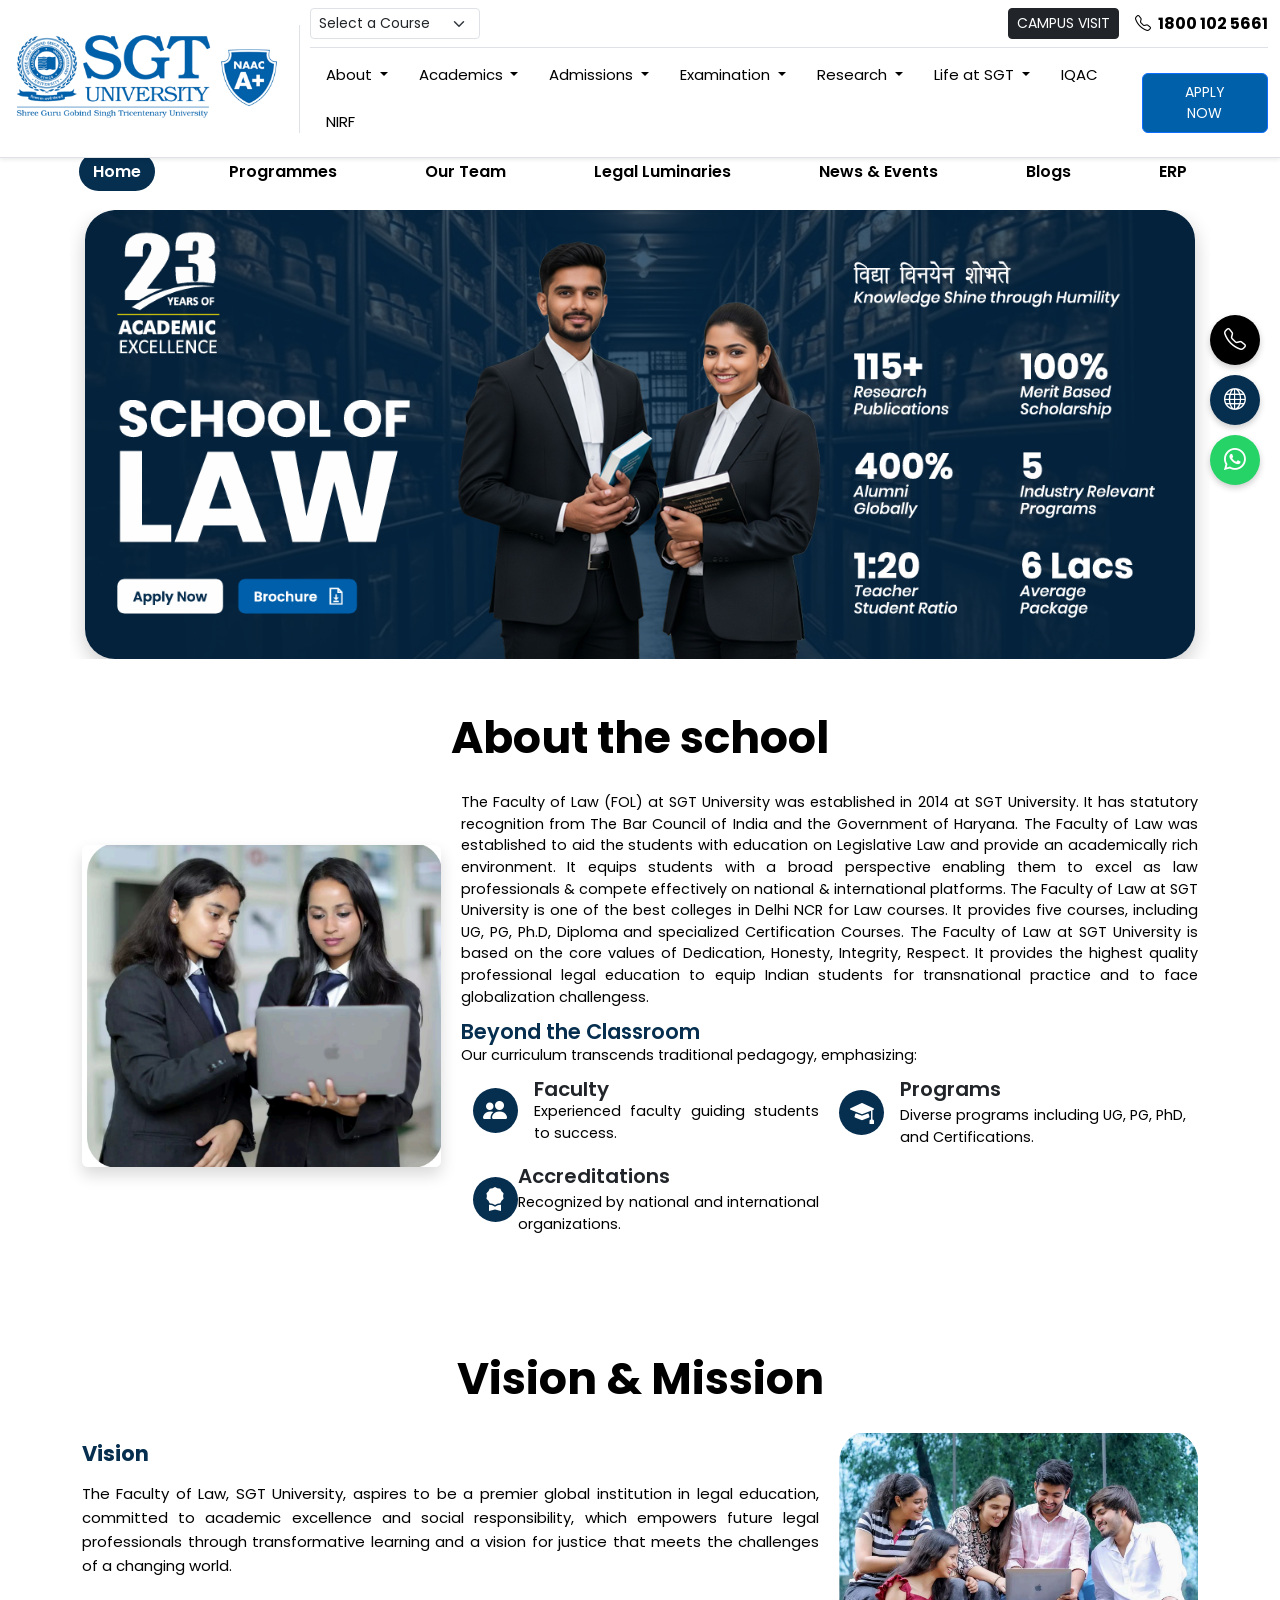
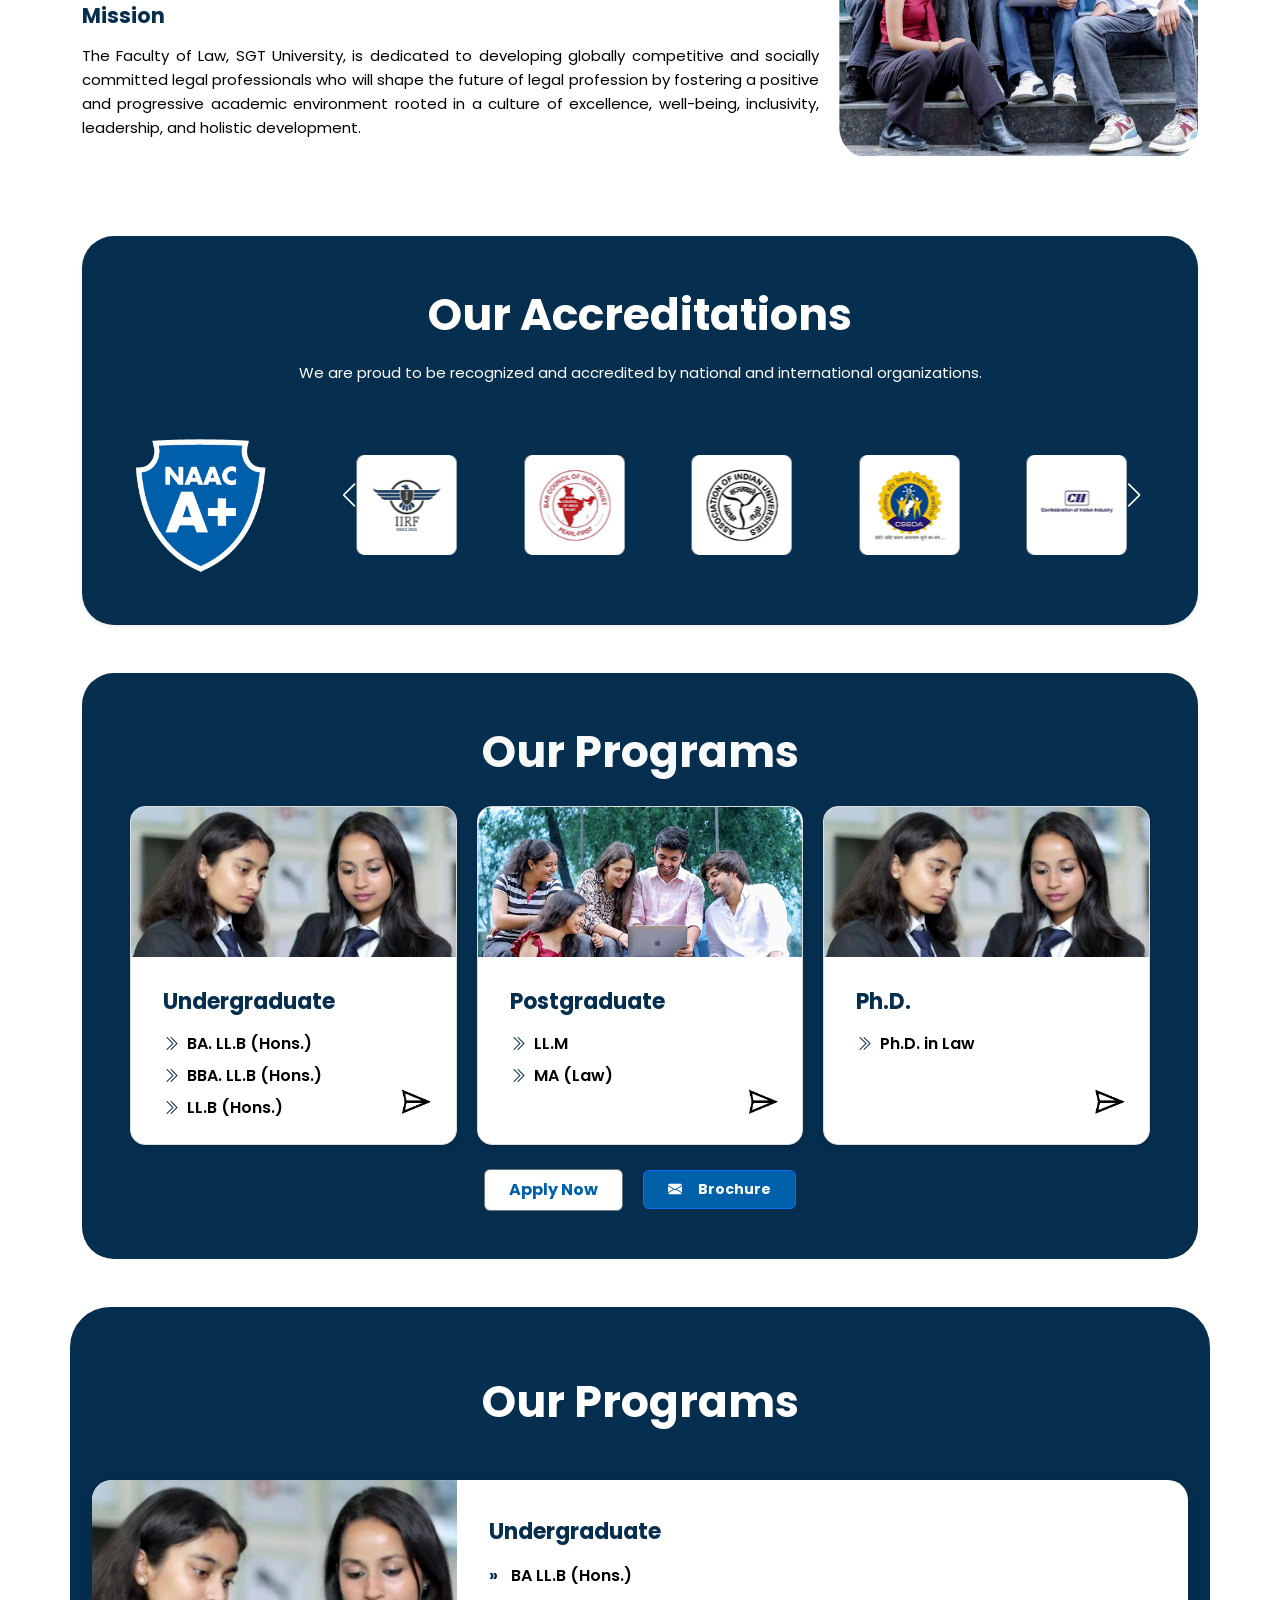
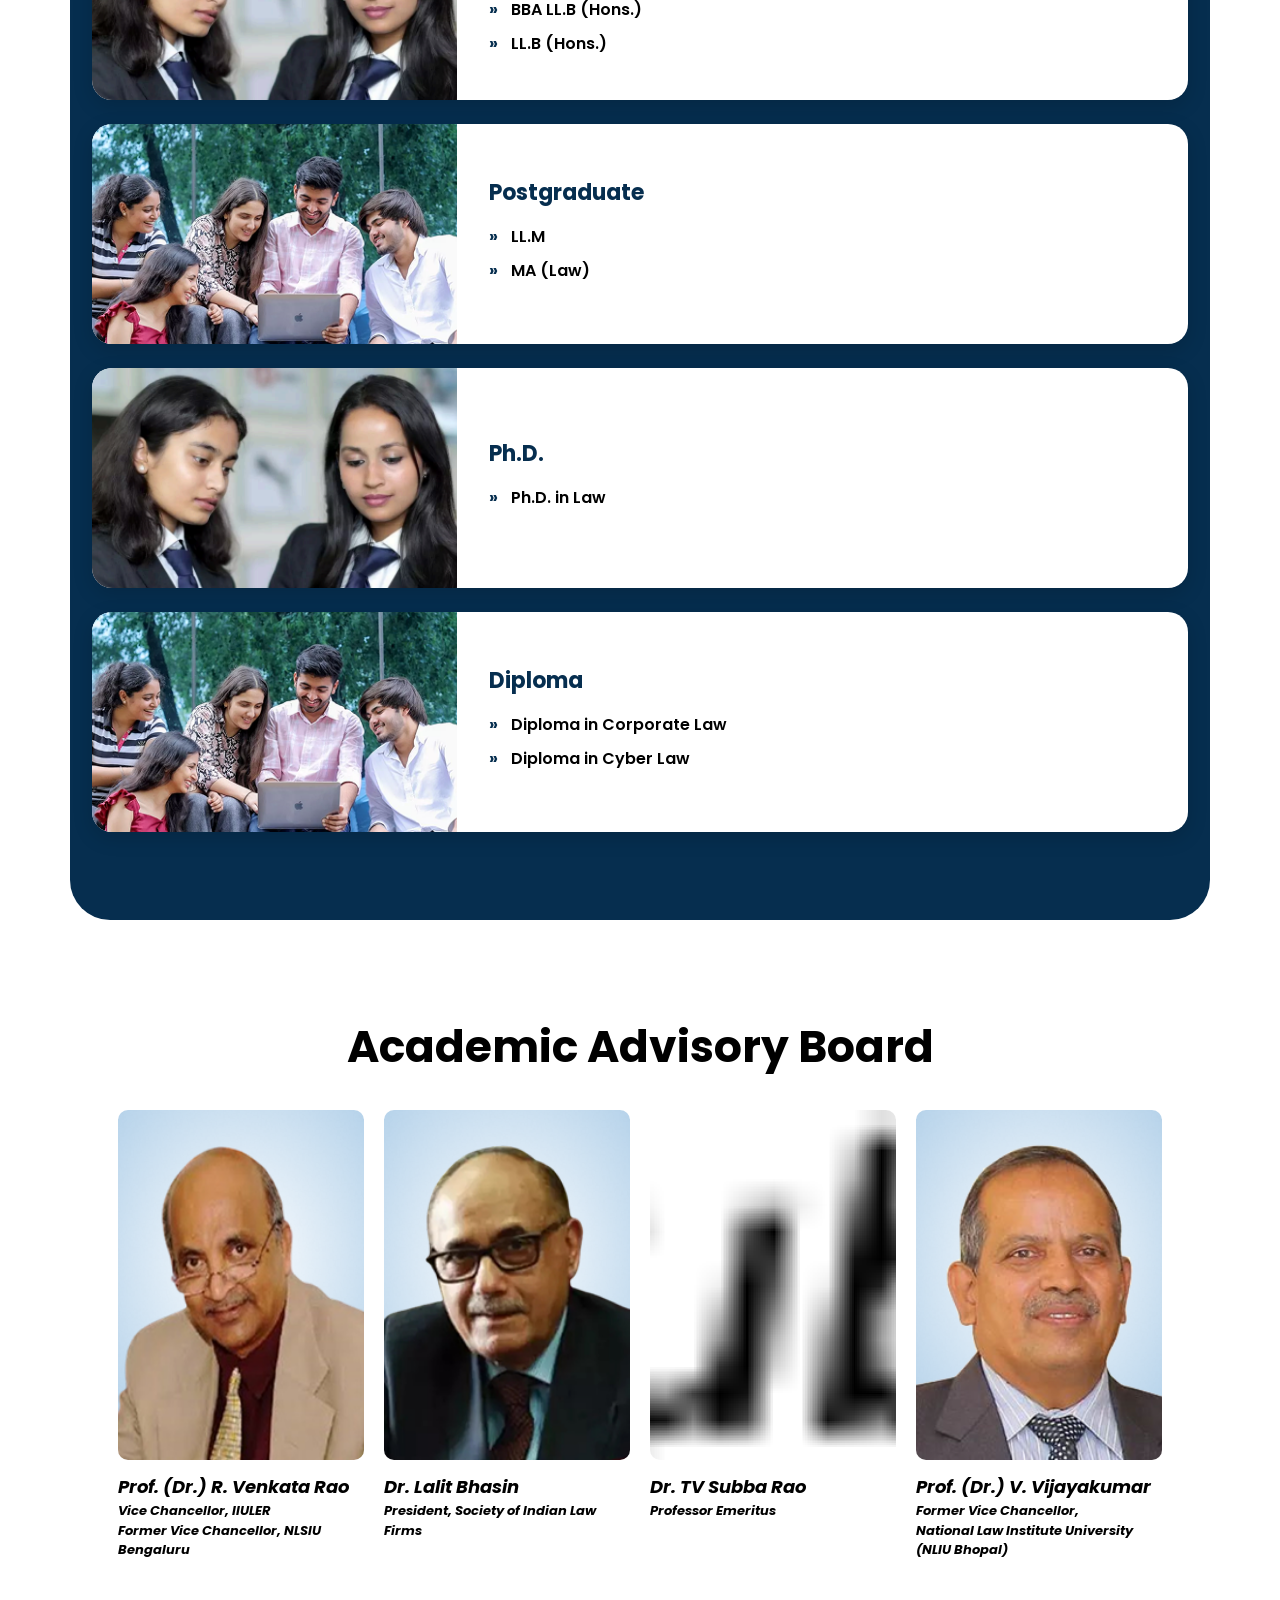
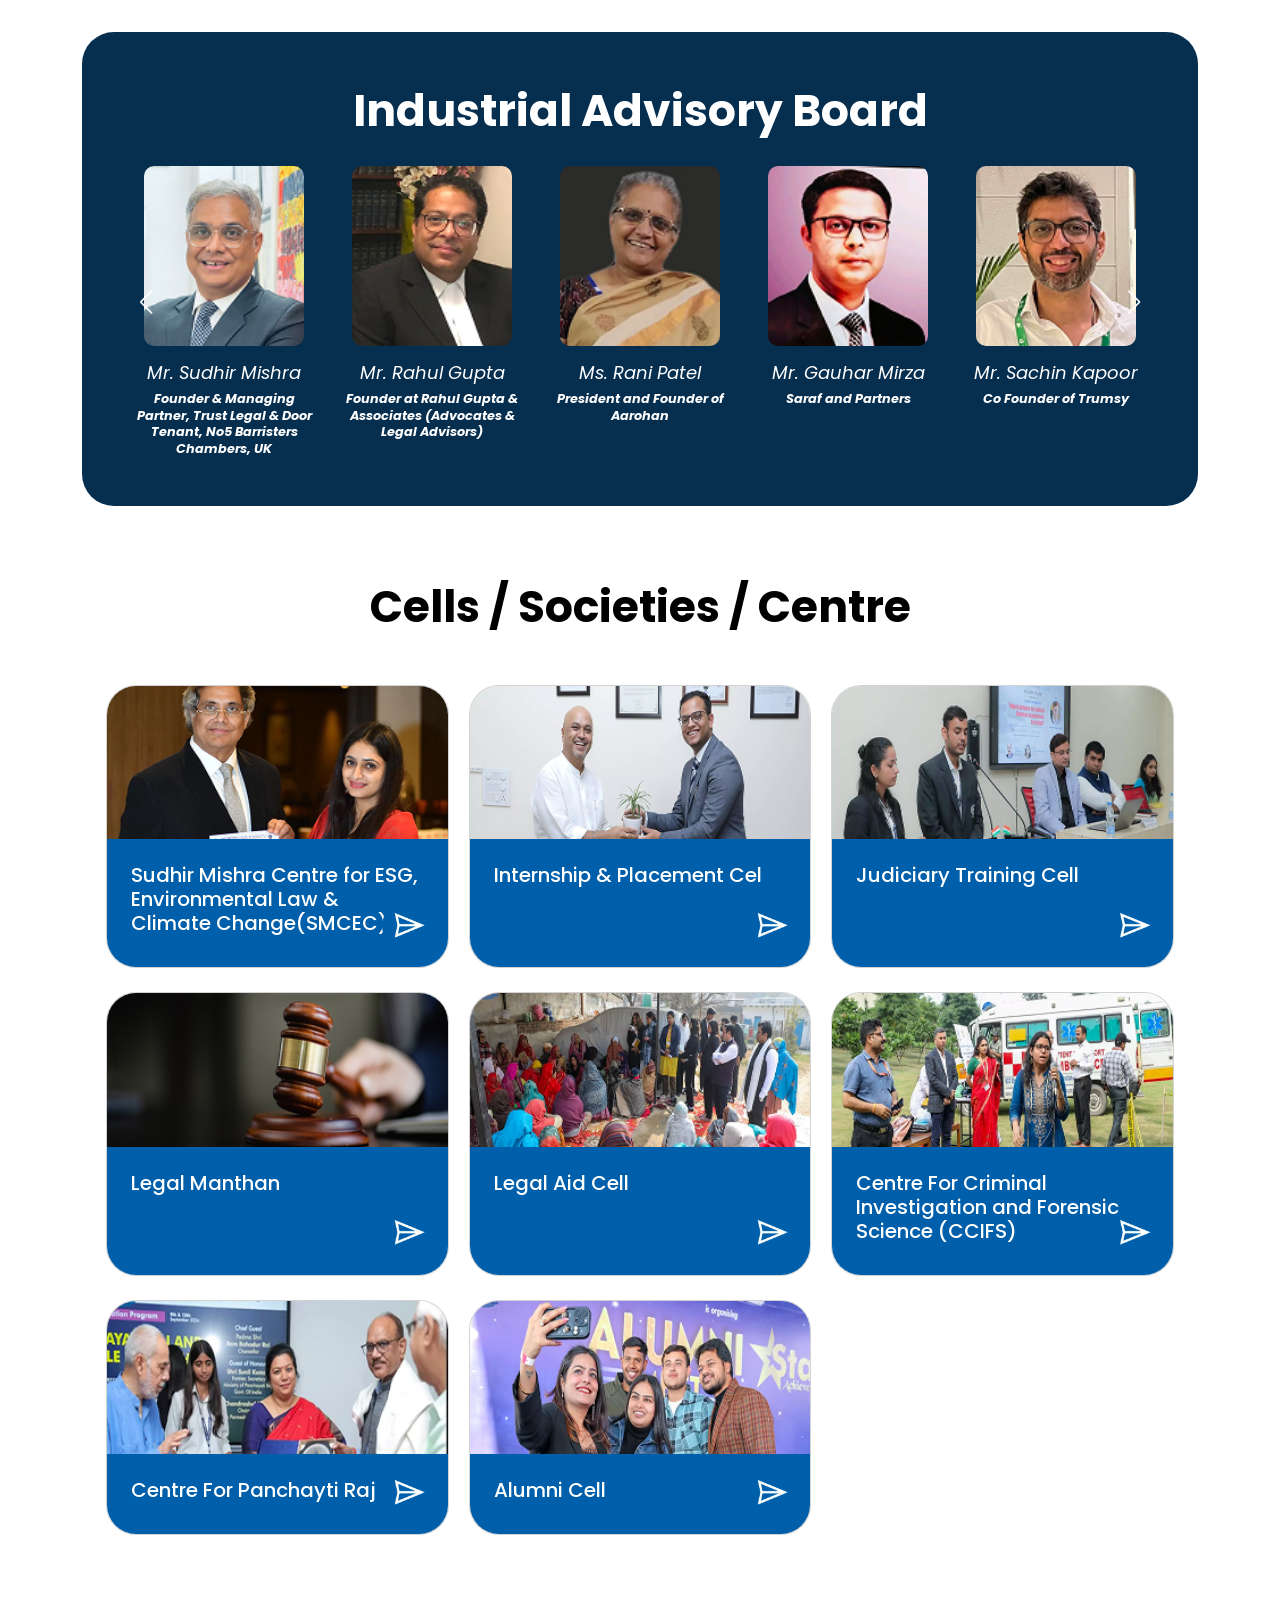
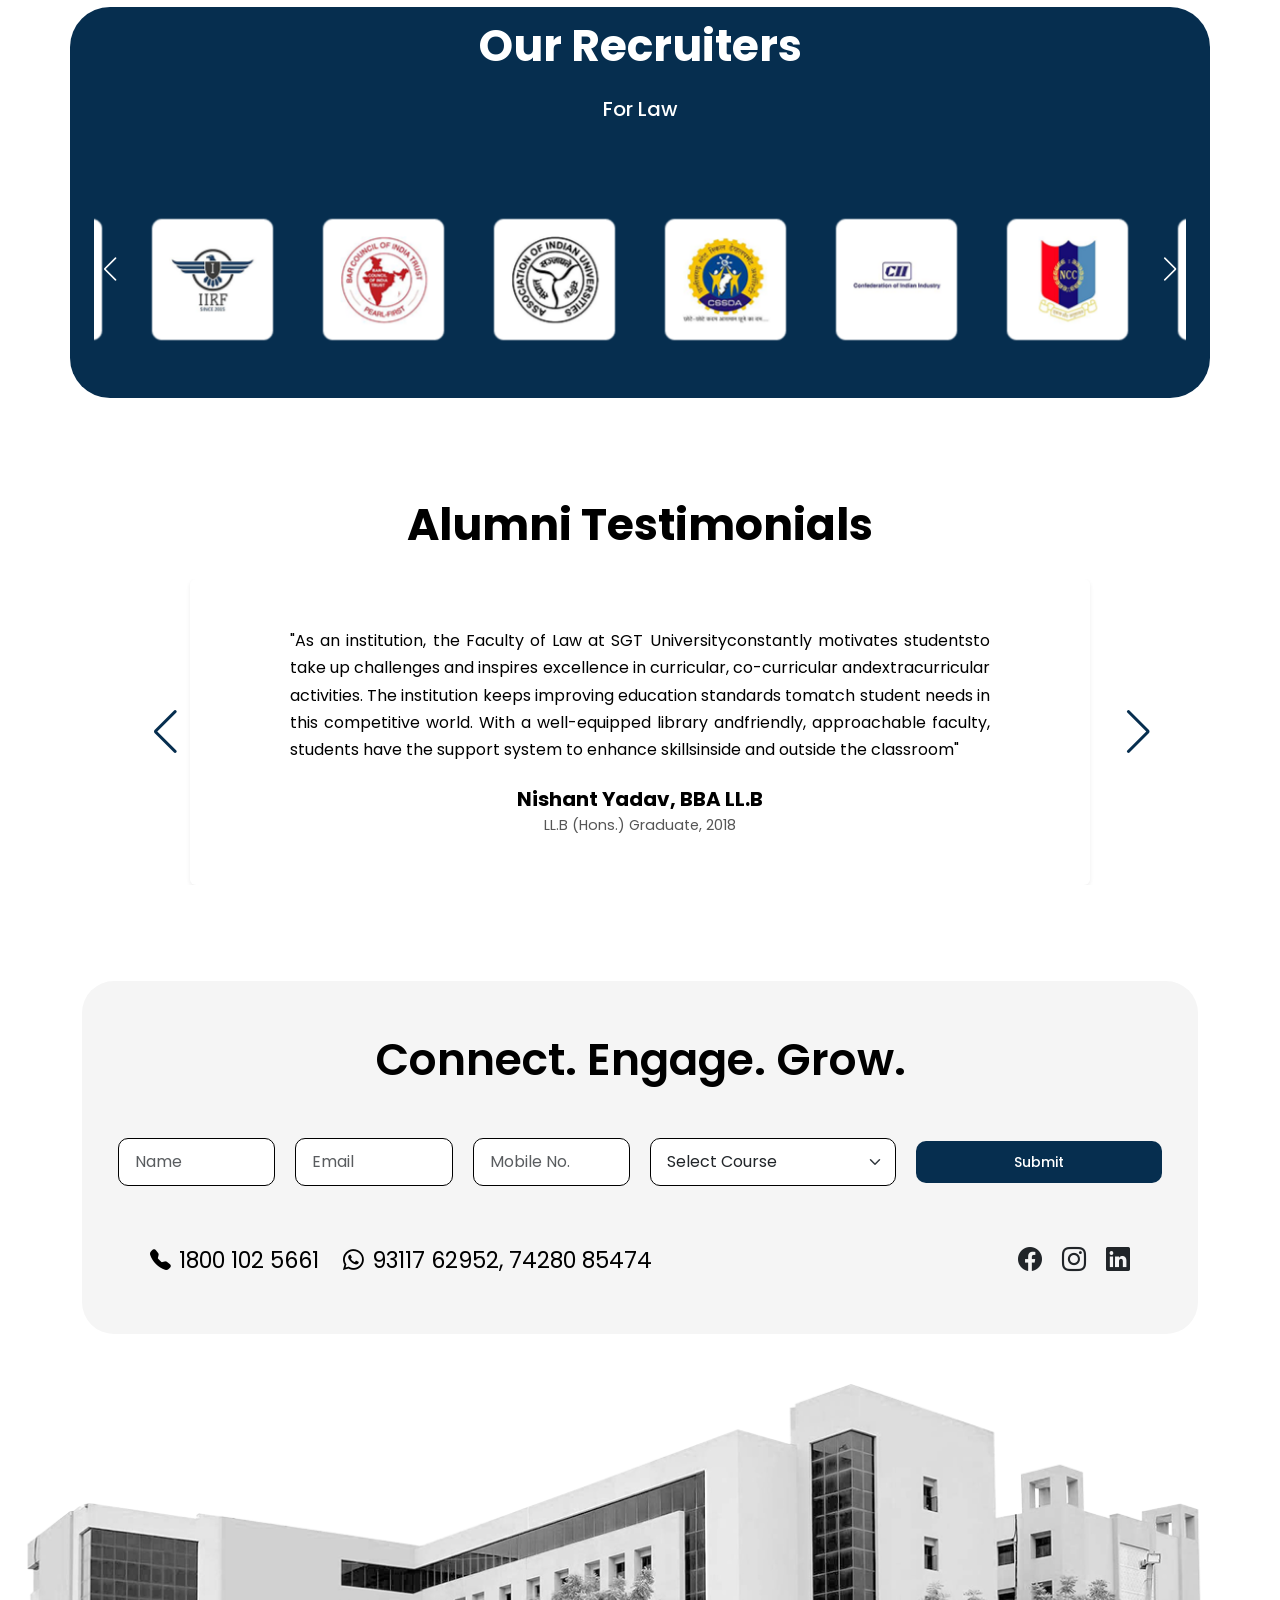
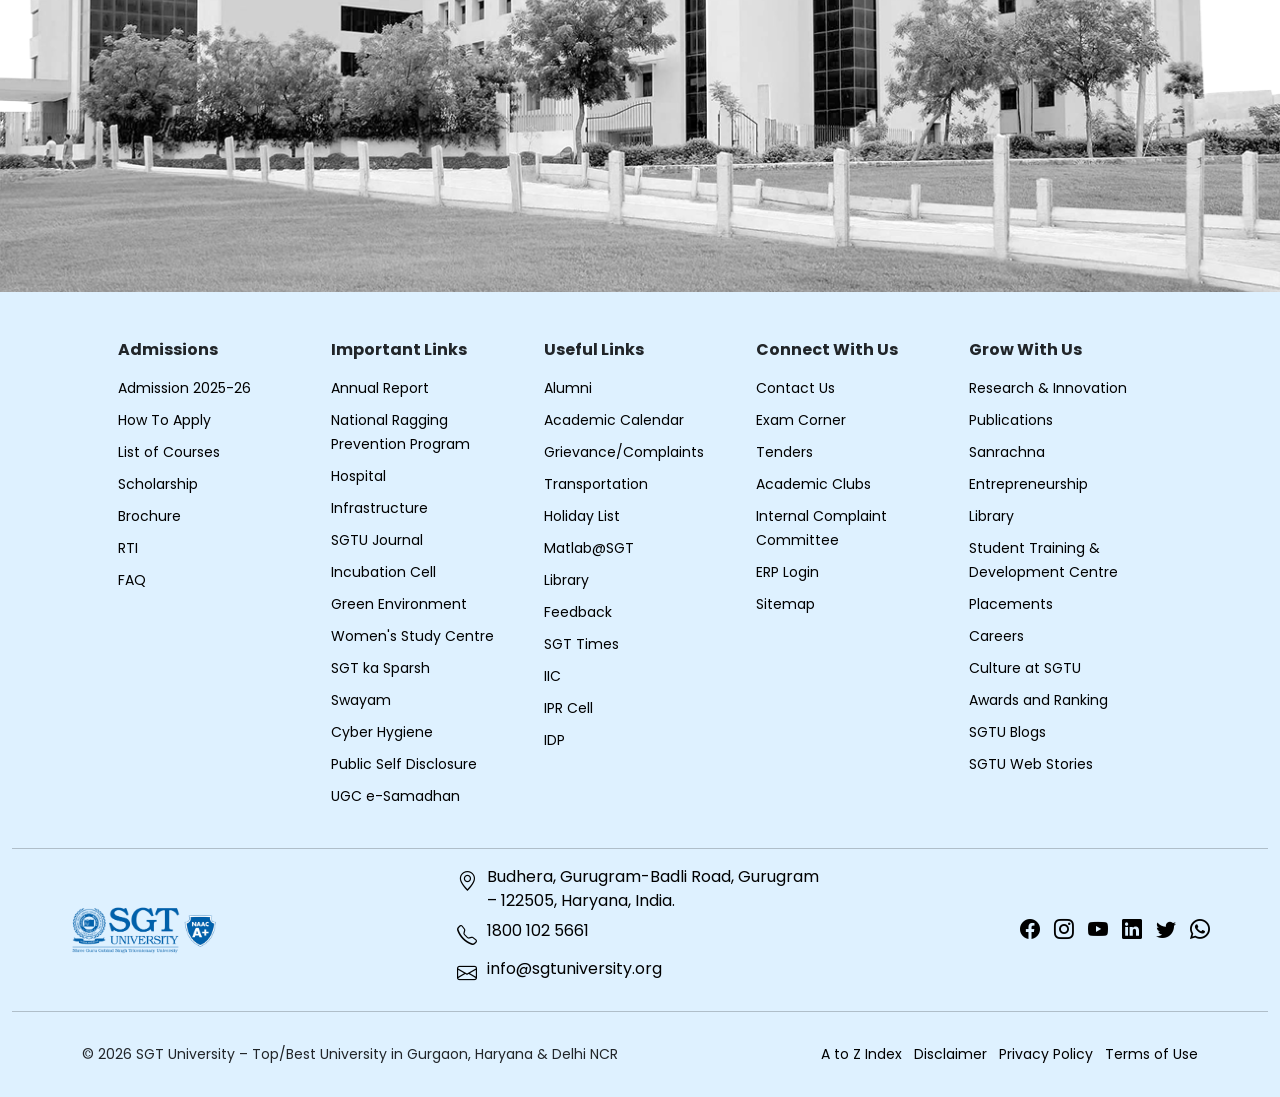
==== commit 152bc8d7: "added" ====
--- a/index.html
+++ b/index.html
@@ -1134,6 +1134,66 @@
             </div>
         </div>
     </div>
+
+    <section class="container my-5 sgt-programs-horizontal">
+        <h2 class="text-center mb-5 text-white fw-bold">Our Programs</h2>
+
+        <!-- UG -->
+        <div class="row align-items-stretch mb-4 sgt-program-card">
+            <div class="col-md-4 sgt-program-image" style="background-image:url('assets/img/home/law1.png');"></div>
+
+            <div class="col-md-8 sgt-program-content">
+                <span class="sgt-program-category">Undergraduate</span>
+                <ul class="sgt-program-list">
+                    <li><a href="programmes/ba-llb.html">BA LL.B (Hons.)</a></li>
+                    <li><a href="programmes/bba-llb.html">BBA LL.B (Hons.)</a></li>
+                    <li><a href="programmes/llb.html">LL.B (Hons.)</a></li>
+                </ul>
+
+            </div>
+        </div>
+
+        <!-- PG -->
+        <div class="row align-items-stretch mb-4 sgt-program-card">
+            <div class="col-md-4 sgt-program-image" style="background-image:url('assets/img/home/img11.png');"></div>
+
+            <div class="col-md-8 sgt-program-content">
+                <span class="sgt-program-category">Postgraduate</span>
+                <ul class="sgt-program-list">
+                    <li><a href="#">LL.M</a></li>
+                    <li><a href="#">MA (Law)</a></li>
+                </ul>
+            </div>
+        </div>
+
+        <!-- PhD -->
+        <div class="row align-items-stretch mb-4 sgt-program-card">
+            <div class="col-md-4 sgt-program-image" style="background-image:url('assets/img/home/law1.png');"></div>
+
+            <div class="col-md-8 sgt-program-content">
+                <span class="sgt-program-category">Ph.D.</span>
+                <ul class="sgt-program-list">
+                    <li><a href="#">Ph.D. in Law</a></li>
+                </ul>
+            </div>
+        </div>
+
+        <!-- Diploma -->
+        <div class="row align-items-stretch mb-4 sgt-program-card">
+            <div class="col-md-4 sgt-program-image" style="background-image:url('assets/img/home/img11.png');"></div>
+
+            <div class="col-md-8 sgt-program-content">
+                <span class="sgt-program-category">Diploma</span>
+                <ul class="sgt-program-list">
+                    <li><a href="#">Diploma in Corporate Law</a></li>
+                    <li><a href="#">Diploma in Cyber Law</a></li>
+                </ul>
+            </div>
+        </div>
+
+    </section>
+
+
 
     <!-- Academic Advisory Board Section -->
     <div class="container my-3 academic-board-section">
@@ -3165,6 +3225,23 @@
         });
     </script>
 
+    <script>
+        document.querySelectorAll('.academics-types li').forEach(item => {
+            item.addEventListener('mouseenter', function () {
+
+                // Remove active class from all
+                document.querySelectorAll('.academics-types li')
+                    .forEach(li => li.classList.remove('active'));
+
+                // Add active to hovered item
+                this.classList.add('active');
+
+                // OPTIONAL: get data-type if you want to load faculties/courses
+                const type = this.getAttribute('data-type');
+                // loadFaculties(type);
+            });
+        });
+    </script>
 
 
 
--- a/assets/css/main.css
+++ b/assets/css/main.css
@@ -170,7 +170,9 @@
   overflow: hidden;
   background: #fff;
   box-shadow: 0 4px 20px rgba(0, 0, 0, 0.08);
-  transition: transform 0.3s, box-shadow 0.3s;
+  transition:
+    transform 0.3s,
+    box-shadow 0.3s;
   display: flex;
   flex-direction: column;
   flex-grow: 1;
@@ -402,7 +404,9 @@
   /* Box background color */
   border-radius: 12px;
   box-shadow: 0 5px 15px rgba(0, 0, 0, 0.1);
-  transition: transform 0.3s, box-shadow 0.3s;
+  transition:
+    transform 0.3s,
+    box-shadow 0.3s;
   display: flex;
   align-items: center;
   justify-content: center;
@@ -467,7 +471,9 @@
   align-items: center;
   justify-content: center;
   background-color: #fff;
-  transition: transform 0.3s, box-shadow 0.3s;
+  transition:
+    transform 0.3s,
+    box-shadow 0.3s;
 }
 
 .recruiter-logo img {
@@ -535,7 +541,9 @@
   width: 100%;
   height: auto;
   border-radius: 30px;
-  transition: transform 1s ease, opacity 1s ease;
+  transition:
+    transform 1s ease,
+    opacity 1s ease;
   opacity: 0;
   transform: scale(1.05);
 }
@@ -583,7 +591,9 @@
 
 /* ---------------- Icon Box Styling ---------------- */
 .icon-box {
-  transition: transform 0.3s, box-shadow 0.3s;
+  transition:
+    transform 0.3s,
+    box-shadow 0.3s;
 }
 
 .icon-box h5 {
@@ -618,7 +628,9 @@
   /* Box background color */
   border-radius: 12px;
   box-shadow: 0 5px 15px rgba(0, 0, 0, 0.1);
-  transition: transform 0.3s, box-shadow 0.3s;
+  transition:
+    transform 0.3s,
+    box-shadow 0.3s;
 }
 
 .logo-box img {
@@ -756,6 +768,89 @@
   font-weight: bold;
 }
 
+/* ===== Programs Horizontal Section ===== */
+.sgt-programs-horizontal {
+  background-color: #062e4f;
+  padding: 4rem 2rem;
+  border-radius: 40px;
+}
+
+/* Card wrapper */
+.sgt-program-card {
+  background: #ffffff;
+  border-radius: 20px;
+  overflow: hidden;
+  box-shadow: 0 6px 20px rgba(0, 0, 0, 0.15);
+}
+
+/* Left Image */
+.sgt-program-image {
+  min-height: 220px;
+  background-size: cover;
+  background-position: center;
+}
+
+/* Right Content */
+.sgt-program-content {
+  padding: 2rem;
+  display: flex;
+  flex-direction: column;
+  justify-content: center;
+}
+
+/* Category Title */
+.sgt-program-category {
+  font-size: 22px;
+  font-weight: 700;
+  color: #062e4f;
+  margin-bottom: 1rem;
+  display: inline-block;
+}
+
+/* Program List */
+.sgt-program-list {
+  list-style: none;
+  padding: 0;
+  margin: 0;
+}
+
+.sgt-program-list li {
+  margin-bottom: 10px;
+}
+
+.sgt-program-list a {
+  text-decoration: none;
+  font-weight: 600;
+  color: #000;
+  position: relative;
+  padding-left: 22px;
+  display: inline-block;
+  transition: color 0.3s ease;
+}
+
+.sgt-program-list a::before {
+  content: "»";
+  position: absolute;
+  left: 0;
+  color: #062e4f;
+  font-weight: bold;
+}
+
+.sgt-program-list a:hover {
+  color: #062e4f;
+}
+
+/* Responsive */
+@media (max-width: 767px) {
+  .sgt-program-image {
+    min-height: 180px;
+  }
+
+  .sgt-program-content {
+    padding: 1.5rem;
+  }
+}
+
 /* Academic Advisory Board Section */
 .academic-board-section {
   padding: 3rem 0;
@@ -849,7 +944,9 @@
 .cell-card {
   border-radius: 30px;
   overflow: hidden;
-  transition: transform 0.3s, box-shadow 0.3s;
+  transition:
+    transform 0.3s,
+    box-shadow 0.3s;
 }
 
 .cell-card:hover {
@@ -1111,7 +1208,9 @@
   border-radius: 15px;
   overflow: hidden;
   box-shadow: 0 10px 25px rgba(0, 0, 0, 0.08);
-  transition: transform 0.3s ease, box-shadow 0.3s ease;
+  transition:
+    transform 0.3s ease,
+    box-shadow 0.3s ease;
 
   /* NEW - make cards equal height */
   display: flex;
@@ -1248,7 +1347,9 @@
   overflow: hidden;
   box-shadow: 0 4px 12px rgba(6, 46, 79, 0.1);
   background: transparent;
-  transition: transform 0.3s ease, box-shadow 0.3s ease;
+  transition:
+    transform 0.3s ease,
+    box-shadow 0.3s ease;
 }
 
 /* Image Section */
@@ -1357,7 +1458,9 @@
   border-radius: 6px;
   padding: 8px 18px;
   font-size: 14px;
-  transition: background-color 0.3s, color 0.3s;
+  transition:
+    background-color 0.3s,
+    color 0.3s;
 }
 .btn-secondary:hover {
   background-color: #f2f2f2;
@@ -1962,7 +2065,8 @@
   width: 100%;
   height: 100%;
   /* Add gradient + background image */
-  background: linear-gradient(
+  background:
+    linear-gradient(
       rgba(6, 46, 79, 0.9),
       /* Top gradient color */ rgba(6, 46, 79, 0.9) /* Bottom gradient color */
     ),
@@ -2229,15 +2333,21 @@
 
 .mega-menu h4 {
   color: #134080;
-}
-
-.mega-menu .know {
+  font-size: 16px;
+}
+.nav p {
+  font-size: 14px;
+}
+
+.know {
   color: #134080;
+  font-size: 16px;
 }
 .mega-links a {
   color: #000;
   font-weight: bold;
   text-decoration: none;
+  font-size: 16px;
 }
 .mega-links a:hover {
   color: #134080;
@@ -2258,7 +2368,7 @@
 .mega-menu {
   position: fixed;
   left: 0;
-  top: 105px; /* adjust according to header height */
+  top: 100px; /* adjust according to header height */
   width: 100vw;
   background: #fff;
   display: none;
@@ -2277,13 +2387,23 @@
 .examination-parent:hover .examination-menu {
   visibility: visible;
 }
-
+.academics-menu h4 {
+  color: #000;
+  font-size: 16px;
+  font-weight: 800;
+}
 .academics-types li {
   margin-top: 10px;
   cursor: pointer;
+  font-size: 14px;
 }
 .academics-types li:hover {
-  color: #134080;
+  color: #000;
+}
+/* Active (selected) state */
+.academics-types li.active {
+  color: #000;
+  font-weight: 700;
 }
 
 .faculties-list li {
@@ -2292,7 +2412,7 @@
   font-size: 14px;
 }
 .faculties-list li:hover {
-  color: #134080;
+  color: #000;
 }
 
 .faculties-list {
@@ -2326,7 +2446,9 @@
     overflow-y: auto;
   }
 }
-
+.courses-list li {
+  font-size: 14px;
+}
 .courses-list a {
   text-decoration: none !important;
   color: #000 !important;
@@ -2335,12 +2457,14 @@
 }
 
 .courses-list a:hover {
-  color: #134080 !important;
+  color: #000 !important;
+  font-weight: 700;
 }
 
 /* Default – no scrollbar on large screens */
 .courses-list {
   overflow-y: visible;
+  overflow-x: hidden;
 }
 
 /* Small laptops (≤ 1366px width) */
@@ -2903,8 +3027,7 @@
   display: flex;
   align-items: flex-start;
   gap: 10px;
-  color: #000 !important; /* force black links */
-  font-size: 13px; /* smaller text */
+  color: #000 !important; /* force black links */ /* smaller text */
   text-decoration: none;
 }
 
@@ -2927,3 +3050,2012 @@
   color: #000;
   text-decoration: none;
 }
+
+.faculties-list li a {
+  text-decoration: none;
+  color: inherit;
+  display: block;
+  width: 100%;
+}
+
+.faculties-list li.active a {
+  font-weight: 700;
+}
+
+/* Expert voices page */
+.expert-section {
+  margin-top: 120px;
+}
+.expert-title {
+  font-weight: 700;
+  color: #0060aa;
+}
+
+.expert-subtitle {
+  color: #000;
+  margin-bottom: 1.5rem;
+}
+
+/* Grid Layout */
+.expert-grid {
+  display: grid;
+  grid-template-columns: repeat(3, 1fr);
+  gap: 24px;
+}
+
+/* Card */
+.expert-card h6 {
+  margin-top: 12px;
+  margin-bottom: 4px;
+  font-weight: 600;
+}
+
+.expert-card p {
+  font-size: 14px;
+  color: #000;
+}
+
+/* Video Box */
+.expert-video {
+  position: relative;
+  border-radius: 16px;
+  overflow: hidden;
+}
+
+.expert-video img {
+  width: 100%;
+  display: block;
+  border-radius: 16px;
+}
+
+/* Play Button */
+.expert-play {
+  position: absolute;
+  top: 50%;
+  left: 50%;
+  transform: translate(-50%, -50%);
+  background: rgba(255, 0, 0, 0.85);
+  width: 55px;
+  height: 55px;
+  border-radius: 50%;
+  display: flex;
+  justify-content: center;
+  align-items: center;
+  cursor: pointer;
+}
+
+.expert-play i {
+  font-size: 32px;
+  color: #fff;
+}
+
+/* Responsive */
+@media (max-width: 991px) {
+  .expert-grid {
+    grid-template-columns: repeat(2, 1fr);
+  }
+}
+
+@media (max-width: 575px) {
+  .expert-grid {
+    grid-template-columns: 1fr;
+  }
+}
+
+/* faculty swiper section */
+/* Home Faculty Section */
+.homeFacultySection {
+  background-color: #0060aa;
+  background-image: url("assets/images/homepage/faculty/DotsBg.png");
+  background-repeat: no-repeat;
+  background-size: cover;
+  transition: all 4s linear;
+}
+
+.hfsIntro p {
+  font-size: 18px;
+  line-height: 1.8;
+}
+
+.facultyCarousel {
+  position: relative;
+}
+
+.facultySwiper .swiper-slide {
+  border-radius: 15px;
+  overflow: hidden;
+  height: auto;
+}
+
+.facultyBox {
+  width: 100%;
+  aspect-ratio: 2/3;
+  position: relative;
+  text-align: center;
+  border: 1px solid #666;
+  border-radius: 15px;
+  background: #fff;
+  overflow: hidden;
+}
+
+.facultyImg {
+  width: 100%;
+  /* height: 100%; */
+  object-fit: cover;
+  object-position: center;
+  filter: grayscale(100%) brightness(100%);
+  transition: all 0.3s ease;
+  max-height: 700px !important;
+}
+
+.facultyName {
+  padding: 50px 15px 20px;
+  position: absolute;
+  bottom: -100px;
+  left: 0;
+  right: 0;
+  color: #fff;
+  font-size: 24px;
+  background: linear-gradient(0deg, #000000 0%, rgba(0, 0, 0, 0) 100%);
+  opacity: 0;
+  transition: all 0.3s ease;
+}
+
+.facultyBox a {
+  width: 100%;
+  height: 100%;
+  position: absolute;
+  top: 0;
+  left: 0;
+  display: block;
+  pointer-events: none;
+}
+
+/* Active slide effects */
+.facultySwiper .swiper-slide-active .facultyBox .facultyImg {
+  filter: grayscale(0) brightness(100%);
+}
+
+.facultySwiper .swiper-slide-active .facultyName {
+  opacity: 1;
+  bottom: 0;
+  transition-delay: 0.3s;
+}
+
+.facultySwiper .swiper-slide-active a {
+  pointer-events: unset;
+}
+
+.facultySwiper .swiper-slide-active {
+  filter: drop-shadow(0 0 10px rgba(0, 0, 0, 0.5));
+}
+
+.facultySwiper .swiper-slide-active .facultyBox:hover .facultyImg {
+  filter: grayscale(0) brightness(110%);
+}
+
+/* Swiper Navigation */
+.facultyCarousel .facultyNaviBtns::after {
+  font-size: 35px;
+  color: #fff;
+}
+
+.btn-orange {
+  background-color: orange;
+  color: white;
+  font-size: 1.25rem; /* Bigger text */
+  padding: 12px 32px; /* Bigger size */
+  border: none;
+  border-radius: 0px;
+  transition: background-color 0.3s ease;
+}
+
+.btn-orange:hover {
+  background-color: #cc7000; /* Darker orange on hover */
+  color: #fff;
+}
+
+@media (min-width: 768px) {
+  .facultyName {
+    font-size: 20px;
+  }
+}
+
+.gradient-box {
+  background: linear-gradient(
+    to right,
+    #2563eb,
+    #9333ea
+  ); /* Tailwind’s blue-600 → purple-600 */
+}
+ul.text-primary li a {
+  color: #0d6efd;
+}
+ul li {
+  margin-bottom: 0.5rem;
+}
+
+.video-testimonial-section {
+  background: #f8f9fa;
+}
+
+.video-card {
+  background: #fff;
+  border-radius: 16px;
+  overflow: hidden;
+  box-shadow: 0 10px 30px rgba(0, 0, 0, 0.08);
+  transition: transform 0.3s ease;
+}
+
+.video-card:hover {
+  transform: translateY(-6px);
+}
+
+.video-wrapper video {
+  width: 100%;
+  height: 260px;
+  object-fit: cover;
+}
+
+.video-content {
+  padding: 15px;
+  text-align: center;
+}
+
+.swiper-button-next,
+.swiper-button-prev {
+  color: #0d6efd;
+}
+
+.swiper-pagination-bullet-active {
+  background: #0d6efd;
+}
+
+/* Mobile */
+@media (max-width: 767px) {
+  .video-wrapper video {
+    height: 220px;
+  }
+}
+
+.rts-testimonial-box {
+  padding: 50px 80px 50px 50px;
+  border: 1px solid #ffe4ea;
+}
+@media screen and (max-width: 1200px) {
+  .rts-testimonial-box {
+    padding: 30px;
+  }
+}
+@media screen and (max-width: 992px) {
+  .rts-testimonial-box {
+    padding: 40px;
+  }
+}
+@media screen and (max-width: 768px) {
+  .rts-testimonial-box {
+    padding: 30px;
+  }
+}
+@media screen and (max-width: 576px) {
+  .rts-testimonial-box {
+    padding: 0;
+    border: 0;
+  }
+}
+.rts-testimonial-box .testimonial-item {
+  display: flex;
+  align-items: center;
+  gap: 80px;
+}
+@media screen and (max-width: 1200px) {
+  .rts-testimonial-box .testimonial-item {
+    gap: 40px;
+  }
+}
+@media screen and (max-width: 992px) {
+  .rts-testimonial-box .testimonial-item {
+    flex-wrap: wrap;
+  }
+}
+.rts-testimonial-box .testimonial-item-image {
+  min-width: 460px;
+  max-width: max-content;
+  height: max-content;
+}
+@media screen and (max-width: 1200px) {
+  .rts-testimonial-box .testimonial-item-image {
+    min-width: 360px;
+    max-width: max-content;
+  }
+}
+@media screen and (max-width: 992px) {
+  .rts-testimonial-box .testimonial-item-image {
+    min-width: 100%;
+  }
+}
+.rts-testimonial-box .testimonial-item-image img {
+  width: 100%;
+  height: 400px;
+  object-fit: cover;
+  /* object-position: top; */
+}
+@media screen and (max-width: 576px) {
+  .rts-testimonial-box .testimonial-item-image img {
+    max-height: 350px;
+  }
+}
+@media screen and (max-width: 1200px) {
+  .rts-testimonial-box .testimonial-item-content {
+    max-width: 500px;
+  }
+}
+@media screen and (max-width: 992px) {
+  .rts-testimonial-box .testimonial-item-content {
+    max-width: 100%;
+  }
+}
+.rts-testimonial-box
+  .testimonial-item-content
+  .single-testimonial
+  .rt-review
+  .rating-star
+  i {
+  color: #ffa41c;
+}
+.rts-testimonial-box
+  .testimonial-item-content
+  .single-testimonial
+  .rt-review
+  p {
+  color: #fb8c00;
+}
+.rts-testimonial-box
+  .testimonial-item-content
+  .single-testimonial
+  .testimonial-text {
+  font-size: 14px;
+  line-height: 30px;
+  font-family: "Poppins", sans-serif;
+}
+@media screen and (max-width: 576px) {
+  .rts-testimonial-box
+    .testimonial-item-content
+    .single-testimonial
+    .testimonial-text {
+    font-size: 18px;
+    line-height: 32px;
+  }
+}
+@media screen and (max-width: 992px) {
+  .rts-testimonial-box
+    .testimonial-item-content
+    .single-testimonial
+    .rt-testimonial-author {
+    margin-top: 50px !important;
+  }
+}
+@media screen and (max-width: 576px) {
+  .rts-testimonial-box
+    .testimonial-item-content
+    .single-testimonial
+    .rt-testimonial-author
+    .rt-author-meta {
+    flex-wrap: wrap;
+  }
+}
+.rts-testimonial-box
+  .testimonial-item-content
+  .single-testimonial
+  .rt-testimonial-author
+  .rt-author-meta
+  .rt-author-img {
+  height: 70px;
+  width: 70px;
+  border-radius: 50%;
+  border: 1px solid #fb8c00;
+  display: grid;
+  place-items: center;
+  overflow: hidden;
+}
+.rts-testimonial-box
+  .testimonial-item-content
+  .single-testimonial
+  .rt-testimonial-author
+  .rt-author-meta
+  .rt-author-img
+  img {
+  height: 40px;
+  width: 40px;
+  object-fit: cover;
+  border-radius: 50%;
+}
+.rts-testimonial-box .testimonial-item-content .testimonial-arrow {
+  display: flex;
+  gap: 10px;
+  position: absolute;
+  right: 0;
+  bottom: 0;
+}
+@media screen and (max-width: 576px) {
+  .rts-testimonial-box .testimonial-item-content .testimonial-arrow {
+    display: none;
+  }
+}
+.rts-testimonial-box
+  .testimonial-item-content
+  .testimonial-arrow
+  .rt-slider-btn {
+  border-color: #fb8c00;
+  height: 40px;
+  width: 40px;
+  border-radius: 0;
+  bottom: 0;
+  top: 20px;
+  right: 0;
+  left: unset;
+  position: relative;
+}
+.rts-testimonial-box
+  .testimonial-item-content
+  .testimonial-arrow
+  .rt-slider-btn:hover {
+  background: #fb8c00;
+  border-color: #fb8c00;
+}
+.rts-testimonial-box
+  .testimonial-item-content
+  .testimonial-arrow
+  .rt-slider-btn:hover
+  i {
+  color: #fff;
+}
+.rts-testimonial-box
+  .testimonial-item-content
+  .testimonial-arrow
+  .rt-slider-btn
+  i {
+  color: #fb8c00;
+  font-size: 16px;
+}
+.rts-testimonial-box.v__3 {
+  padding: 0;
+  border: none;
+}
+.rts-testimonial-box.v__3 .testimonial-item-image img {
+  border-radius: 10px;
+}
+.rts-testimonial-box.v__3 .testimonial-text {
+  font-size: 20px !important;
+  color: #000;
+  line-height: 30px !important;
+  font-weight: 400;
+}
+@media screen and (max-width: 576px) {
+  .rts-testimonial-box.v__3 .testimonial-text {
+    font-size: 20px !important;
+    line-height: 20px !important;
+  }
+}
+.rts-campus.v_2 {
+  padding-top: 40px;
+}
+@media screen and (max-width: 768px) {
+  .rts-campus.v_2 {
+    padding-top: 40px;
+  }
+}
+.rts-campus.v_2.rts-campus-bg {
+  background: linear-gradient(180deg, #f6f6f6 0%, rgba(246, 246, 246, 0) 100%);
+  position: relative;
+}
+.rts-campus.v_2.rts-campus-bg::before {
+  background: transparent;
+  background-repeat: no-repeat;
+  top: 32%;
+  background-image: url(../img/main/bg-line.svg);
+  z-index: 1;
+}
+@media screen and (max-width: 576px) {
+  .rts-campus.v_2.rts-campus-bg::before {
+    display: none;
+  }
+}
+.rts-campus.v_2 .rts-left-section {
+  position: relative;
+}
+.rts-campus.v_2 .rts-left-section::before {
+  position: absolute;
+  content: "";
+  left: 0;
+  height: 70%;
+  width: 1px;
+  background: #000;
+  bottom: -5%;
+}
+@media screen and (max-width: 576px) {
+  .rts-campus.v_2 .rts-left-section::before {
+    display: none;
+  }
+}
+.rts-campus.v_2 .rts-left-section .section-title {
+  font-size: 100px;
+  line-height: 110%;
+  margin-bottom: 45px;
+}
+@media screen and (max-width: 576px) {
+  .rts-campus.v_2 .rts-left-section .section-title {
+    font-size: 60px;
+  }
+}
+@media screen and (max-width: 768px) {
+  .rts-campus.v_2 .rts-left-section .section-title {
+    font-size: 70px;
+  }
+}
+.rts-campus.v_2 .rts-left-section .section-title span {
+  display: block;
+  margin-left: 100px;
+}
+@media screen and (max-width: 768px) {
+  .rts-campus.v_2 .rts-left-section .section-title span {
+    display: inline-block;
+    margin-left: 0;
+  }
+}
+.rts-campus.v_2 .rts-left-section .rts-theme-btn {
+  margin-top: 35px;
+}
+.rts-campus.v_2 .rts-left-section .left-section-content {
+  margin-left: 25px;
+}
+@media screen and (max-width: 576px) {
+  .rts-campus.v_2 .rts-left-section .left-section-content {
+    margin-left: 0;
+  }
+}
+.rts-campus.v_2 .rt-rounded-shape {
+  border: 1px solid #c3b8ff;
+  display: inline-block;
+  position: absolute;
+  z-index: 9;
+  border-radius: 50%;
+  top: -50px;
+  left: -50px;
+  background: linear-gradient(180deg, #cac0ff 0%, #e1fffb 100%);
+}
+@media screen and (max-width: 992px) {
+  .rts-campus.v_2 .rt-rounded-shape {
+    left: unset;
+    right: -10px;
+  }
+}
+.rts-campus.v_2 .rt-rounded-shape svg {
+  animation: rotate 10s linear infinite;
+}
+.rts-campus.v_2 .rt-rounded-shape span {
+  position: absolute;
+  left: 50%;
+  top: 50%;
+  transform: translate(-50%, -50%) rotate(-35deg);
+  color: #0060aa;
+}
+.rts-campus.v_2 .rts-right-section {
+  margin-top: 50px;
+  position: relative;
+}
+.rts-campus.v_2 .rts-right-section .campus-video1 {
+  position: relative;
+  margin-top: 50px;
+}
+.rts-campus.v_2 .rts-right-section .campus-video1 span {
+  display: none;
+}
+.rts-campus.v_2 .rts-right-section .campus-video1 > img {
+  /* min-height: 440px; */
+  width: 100%;
+  object-fit: cover;
+  object-position: center;
+  position: relative;
+}
+.rts-campus.v_2 .rts-right-section .campus-video1 .video-play {
+  position: absolute;
+  content: "";
+  top: 50%;
+  left: 50%;
+  transform: translate(-50%, -50%);
+  z-index: 1;
+  cursor: pointer;
+}
+.rts-campus.v_2 .rts-right-section .campus-video1 .video-play img.round {
+  height: 82px;
+  width: 82px;
+  animation: rotate 10s linear infinite;
+  position: relative;
+}
+@media screen and (max-width: 992px) {
+  .rts-campus.v_2 .rts-right-section .campus-video1 .video-play img.round {
+    height: 80px;
+    width: 80px;
+  }
+}
+.rts-campus.v_2 .rts-right-section .campus-video1 .video-play img.play-icon {
+  height: 30px;
+  width: 30px;
+  position: absolute;
+  left: 50%;
+  top: 50%;
+  transform: translate(-50%, -50%);
+}
+@media screen and (max-width: 992px) {
+  .rts-campus.v_2 .rts-right-section .campus-video11 .video-play img.play-icon {
+    height: 30px;
+    width: 30px;
+  }
+}
+
+.campus__paralax--image {
+  /* background-size: cover; */
+  background-position: center;
+  background-repeat: no-repeat;
+  height: 600px;
+  background-attachment: fixed;
+}
+@media screen and (max-width: 1200px) {
+  .campus__paralax--image {
+    height: 500px;
+  }
+}
+@media screen and (max-width: 768px) {
+  .campus__paralax--image {
+    height: 250px;
+  }
+}
+.campus {
+  position: relative;
+}
+.campus > * {
+  position: relative;
+  z-index: 2;
+}
+.campus .rts__shape {
+  position: absolute;
+  inset: 0;
+  z-index: 1;
+}
+@media screen and (max-width: 768px) {
+  .campus .rts__shape {
+    display: none;
+  }
+}
+.campus .rts__shape--1 {
+  position: absolute;
+  top: 15%;
+  left: 25%;
+}
+.campus .rts__shape--2 {
+  position: absolute;
+  top: 50%;
+  left: 3%;
+}
+.campus .rts__shape--3 {
+  position: absolute;
+  right: 20%;
+  top: 25%;
+}
+.campus.v__2 {
+  background: #000;
+}
+.campus.v__3 {
+  background: #fb8c00;
+}
+.campus.v__3 .campus__right--text--description {
+  color: #fff;
+}
+
+.campus__single--item:hover .campus__single--item--title a::before {
+  opacity: 1;
+  width: 90%;
+}
+.campus__single--item:hover .campus__single--item--thumb img {
+  transform: scale(1.1);
+}
+.campus__single--item--thumb {
+  overflow: hidden;
+  width: 100%;
+}
+.campus__single--item--thumb img {
+  width: 100%;
+  transform: scale(1);
+  transition: all 0.4s ease;
+}
+.campus__single--item--title {
+  font-size: 26px;
+  font-weight: 400;
+  margin-top: 35px;
+  margin-bottom: 0;
+}
+@media screen and (max-width: 768px) {
+  .campus__single--item--title {
+    font-size: 22px;
+  }
+}
+.campus__single--item--title a {
+  display: inline-flex;
+  gap: 10px;
+  color: #fff;
+  position: relative;
+  align-items: center;
+}
+.campus__single--item--title a::before {
+  position: absolute;
+  content: "";
+  bottom: 0;
+  width: 10%;
+  height: 1px;
+  background: #fff;
+  transition: all 0.4s ease;
+  opacity: 0;
+  left: 0;
+}
+.campus__single--item--title a span {
+  transform: rotate(-30deg);
+  transition: all 0.4s ease;
+}
+.campus__single--item--title:hover span {
+  transform: rotate(0);
+}
+
+@media screen and (max-width: 992px) {
+  .campus__wrapper .campus__link {
+    margin-bottom: 50px;
+  }
+}
+
+.campus__link--btn {
+  border: 1px solid #fff;
+  padding: 10px 30px;
+  border-radius: 30px;
+  color: #fff;
+  display: inline-block;
+  font-size: 24px;
+  transition: all 0.4s ease;
+}
+.campus__link--btn:hover {
+  background: #fff;
+}
+
+.campus__right--text--title {
+  color: #fff;
+  margin-bottom: 30px;
+  margin-top: -15px;
+}
+.campus__right--text--description {
+  max-width: 500px;
+  margin-left: 0;
+}
+
+.eventSection {
+  background: #020202;
+}
+
+.eventSection p {
+  font-size: 16px;
+  line-height: 1.8;
+  color: #aaa;
+}
+
+.event-container {
+  position: relative;
+  padding: 5px;
+  height: 150px;
+}
+
+.eImgBox {
+  position: relative;
+  width: 100%;
+  height: 100%;
+  overflow: hidden;
+  transform-origin: center center;
+  transition:
+    transform 0.3s ease-in-out,
+    box-shadow 0.2s ease-in-out;
+  transform: scale(1);
+  z-index: 1;
+  margin: 20px;
+}
+
+.eImgBox img {
+  width: 100%;
+  height: 100%;
+  object-fit: cover;
+  object-position: center;
+}
+
+.eImgBox:hover {
+  transform: scale(1.01);
+  box-shadow: 0 5px 10px rgba(0, 0, 0, 0.5);
+  z-index: 10;
+}
+
+@media (max-width: 639px) {
+  .event-wrapper {
+    margin-left: -25px;
+    margin-right: 15px;
+    width: auto;
+  }
+}
+
+@media (min-width: 640px) {
+  .event-container {
+    height: 200px;
+    padding: 10px;
+  }
+}
+
+@media (min-width: 768px) {
+  .event-title p {
+    font-size: 22px;
+  }
+}
+
+/* HERO SLIDER */
+#sgt-hero-slider {
+  width: 100%;
+  overflow: hidden;
+}
+
+/* SLIDE BACKGROUND */
+.sgt-hero-slide {
+  position: relative;
+  height: 100vh;
+  background-size: cover;
+  background-position: center;
+  background-repeat: no-repeat;
+}
+
+/* OVERLAY */
+.sgt-hero-overlay {
+  position: absolute;
+  inset: 0;
+  background: linear-gradient(
+    90deg,
+    rgba(0, 0, 0, 0.75) 0%,
+    rgba(0, 0, 0, 0.45) 50%,
+    rgba(0, 0, 0, 0.15) 100%
+  );
+  z-index: 1;
+}
+
+/* CONTENT */
+.sgt-hero-content {
+  position: relative;
+  z-index: 2;
+  color: #fff;
+}
+
+.sgt-hero-title {
+  font-size: 64px;
+  font-weight: 800;
+  line-height: 1.1;
+  text-transform: uppercase;
+  margin-bottom: 20px;
+}
+
+.sgt-hero-text {
+  font-size: 20px;
+  margin-bottom: 30px;
+}
+
+/* BUTTON */
+.sgt-hero-btn {
+  display: inline-block;
+  padding: 12px 32px;
+  border: 2px solid #fff;
+  color: #fff;
+  border-radius: 50px;
+  text-decoration: none;
+  font-weight: 600;
+  transition: all 0.3s ease;
+}
+
+.sgt-hero-btn:hover {
+  background: #fff;
+  color: #000;
+}
+
+/* CAROUSEL CONTROLS */
+.carousel-control-prev,
+.carousel-control-next {
+  z-index: 3;
+}
+
+/* RESPONSIVE */
+@media (max-width: 991px) {
+  .sgt-hero-title {
+    font-size: 44px;
+  }
+
+  .sgt-hero-text {
+    font-size: 18px;
+  }
+}
+
+@media (max-width: 575px) {
+  .sgt-hero-slide {
+    height: 90vh;
+  }
+
+  .sgt-hero-content {
+    text-align: center;
+  }
+
+  .sgt-hero-title {
+    font-size: 36px;
+  }
+}
+
+/* OPTIONAL BACKGROUND ZOOM EFFECT */
+.carousel-item.active .sgt-hero-slide {
+  animation: zoomBg 12s ease forwards;
+}
+
+@keyframes zoomBg {
+  from {
+    background-size: 100%;
+  }
+  to {
+    background-size: 110%;
+  }
+}
+
+/* ===== SGT R&D SECTION ===== */
+#sgt-rd-section {
+  background-color: #f6cfe0;
+  overflow: hidden;
+}
+
+/* LEFT CONTENT */
+.sgt-rd-content {
+  padding: 3rem 4rem;
+}
+
+.sgt-rd-title {
+  font-size: 2.8rem;
+  font-weight: 700;
+  color: #0d1b2a;
+}
+
+.sgt-rd-stat-box h3 {
+  font-size: 2.2rem;
+  font-weight: 800;
+  color: #0d1b2a;
+  margin-bottom: 0.2rem;
+}
+
+.sgt-rd-stat-box p {
+  font-size: 1rem;
+  font-weight: 500;
+  margin: 0;
+  color: #0d1b2a;
+}
+
+/* RIGHT IMAGE */
+.sgt-rd-image-wrap {
+  position: relative;
+  height: 100%;
+  clip-path: polygon(12% 0, 100% 0, 100% 100%, 0% 100%);
+}
+
+.sgt-rd-image {
+  width: 100%;
+  height: 100%;
+  object-fit: cover;
+}
+
+/* BUTTON */
+.sgt-rd-btn {
+  position: absolute;
+  bottom: 30px;
+  left: 30px;
+  background: #0d1b2a;
+  color: #fff;
+  padding: 12px 22px;
+  border-radius: 30px;
+  text-decoration: none;
+  font-weight: 600;
+  display: inline-flex;
+  align-items: center;
+  gap: 8px;
+}
+
+.sgt-rd-btn span {
+  font-size: 1.2rem;
+}
+
+/* ===== RESPONSIVE ===== */
+@media (max-width: 991px) {
+  .sgt-rd-content {
+    padding: 2rem;
+    text-align: center;
+  }
+
+  .sgt-rd-title {
+    font-size: 2.2rem;
+  }
+
+  .sgt-rd-image-wrap {
+    clip-path: none;
+    margin-top: 2rem;
+  }
+
+  .sgt-rd-btn {
+    position: static;
+    margin: 1.5rem auto 0;
+    display: inline-flex;
+  }
+}
+
+/* Wrapper */
+#sgt-voices-section {
+  background: #ffffff;
+  overflow: hidden;
+}
+
+/* Titles */
+.sgt-voices-title {
+  font-size: 42px;
+  font-weight: 800;
+  color: #0c1220;
+}
+
+.sgt-voices-subtitle {
+  font-size: 18px;
+  color: #555;
+}
+
+/* Swiper cards */
+.sgt-voice-card {
+  position: relative;
+  background: #fff;
+}
+
+.sgt-voice-card-lg {
+  position: relative;
+}
+
+/* Video box */
+.sgt-video-box {
+  position: relative;
+  border-radius: 16px;
+  overflow: hidden;
+}
+
+.sgt-video-box img {
+  width: 100%;
+  height: auto;
+  display: block;
+}
+
+/* Play button */
+.sgt-play-btn {
+  position: absolute;
+  inset: 0;
+  margin: auto;
+  width: 70px;
+  height: 70px;
+  background: red;
+  border-radius: 50%;
+}
+
+.sgt-play-btn::after {
+  content: "";
+  position: absolute;
+  top: 50%;
+  left: 55%;
+  transform: translate(-50%, -50%);
+  border-left: 18px solid #fff;
+  border-top: 12px solid transparent;
+  border-bottom: 12px solid transparent;
+}
+
+/* Name tag */
+.sgt-name-tag {
+  position: absolute;
+  bottom: 20px;
+  left: 20px;
+  background: #ff69b4;
+  color: #000;
+  padding: 10px 18px;
+  font-weight: 700;
+  border-radius: 6px;
+}
+
+/* Navigation */
+.sgt-voices-nav button {
+  width: 48px;
+  height: 48px;
+  border-radius: 50%;
+  border: none;
+  margin-right: 10px;
+  font-size: 20px;
+  background: #0c1220;
+  color: #fff;
+}
+
+/* Responsive */
+@media (max-width: 768px) {
+  .sgt-voices-title {
+    font-size: 30px;
+  }
+}
+
+/* SECTION BACKGROUND */
+#sgt-latest-news-section {
+  background-color: #d9f0fb;
+}
+
+/* TITLE */
+.sgt-latest-title {
+  font-size: 2.4rem;
+  font-weight: 700;
+  color: #0b132b;
+}
+
+/* NAV BUTTONS */
+.sgt-nav-btn {
+  width: 42px;
+  height: 42px;
+  border-radius: 50%;
+  border: none;
+  font-size: 18px;
+  background: #ffffff;
+  color: #0b132b;
+  transition: all 0.3s ease;
+}
+
+.sgt-nav-next {
+  background: #0b132b;
+  color: #ffffff;
+}
+
+.sgt-nav-btn:hover {
+  transform: scale(1.05);
+}
+
+/* CARD */
+.sgt-news-card {
+  background: #ffffff;
+  border-radius: 16px;
+  overflow: hidden;
+  height: 100%;
+  box-shadow: 0 10px 25px rgba(0, 0, 0, 0.08);
+}
+
+/* IMAGE */
+.sgt-news-img {
+  position: relative;
+}
+
+.sgt-news-img img {
+  width: 100%;
+  height: 320px;
+  object-fit: cover;
+}
+
+/* DATE */
+.sgt-news-date {
+  position: absolute;
+  top: 12px;
+  left: 12px;
+  font-size: 14px;
+  font-weight: 600;
+  color: #ffffff;
+}
+
+/* CONTENT */
+.sgt-news-content {
+  padding: 20px;
+}
+
+.sgt-news-content h5 {
+  font-size: 1.1rem;
+  font-weight: 600;
+  color: #0b132b;
+  margin-bottom: 15px;
+}
+
+/* BUTTON */
+.sgt-news-btn {
+  display: inline-block;
+  padding: 8px 18px;
+  border-radius: 30px;
+  background: #0b132b;
+  color: #ffffff;
+  font-size: 14px;
+  text-decoration: none;
+  transition: background 0.3s ease;
+}
+
+.sgt-news-btn:hover {
+  background: #1c2541;
+}
+
+/* RESPONSIVE */
+@media (max-width: 767px) {
+  .sgt-latest-title {
+    font-size: 1.8rem;
+  }
+
+  .sgt-news-img img {
+    height: 240px;
+  }
+}
+
+/* New Programmes page design */
+/* Programme Hero */
+.sgt-programme-hero {
+  padding: 20px 0;
+  position: relative;
+  display: block;
+}
+
+/* Dark overlay */
+.sgt-programme-hero::before {
+  content: "";
+  position: absolute;
+  inset: 0;
+  background: linear-gradient(
+    90deg,
+    rgba(4, 36, 73, 0.95) 0%,
+    rgba(2, 44, 92, 0.3) 100%
+  );
+  z-index: 1;
+}
+
+.sgt-programme-hero .container {
+  position: relative;
+  z-index: 2;
+}
+
+/* Right image styling */
+.programme-image-wrapper img {
+  max-height: 350px;
+  object-fit: cover;
+}
+
+/* Responsive tweaks */
+@media (max-width: 768px) {
+  .sgt-programme-hero {
+    padding: 20px 0;
+    text-align: center;
+  }
+
+  .sgt-programme-hero h1 {
+    font-size: 2rem;
+  }
+
+  .programme-image-wrapper img {
+    max-height: 260px;
+  }
+}
+
+.sgt-program-overview {
+  background-color: #ffffff;
+}
+
+.sgt-program-overview h2 {
+  /* font-size: 32px; */
+  line-height: 1.3;
+  color: #000;
+}
+
+.program-desc {
+  font-size: 16px;
+  line-height: 1.8;
+  color: #333;
+  text-align: left;
+}
+
+.read-more-link {
+  color: #0d6efd; /* Bootstrap primary */
+  text-decoration: none;
+  font-weight: 500;
+  margin-left: 4px;
+}
+
+.read-more-link:hover {
+  text-decoration: underline;
+}
+@media (max-width: 767px) {
+  body h2 {
+    font-size: 32px;
+  }
+}
+/* Responsive tweaks */
+@media (max-width: 767px) {
+  /* .sgt-program-overview h2 {
+    font-size: 24px;
+  } */
+
+  .program-desc {
+    font-size: 15px;
+  }
+}
+
+.admission-cta {
+  background-color: #ffffff;
+}
+
+.admission-cta h3 {
+  letter-spacing: 0.3px;
+}
+
+.admission-cta .btn {
+  border-radius: 8px;
+}
+
+/* .sgt-features {
+  background: #f9f9f9;
+} */
+
+.feature-card {
+  background: #f2f2f2;
+  border-radius: 20px;
+  padding: 40px 25px;
+  box-shadow: 0 10px 30px rgba(0, 0, 0, 0.05);
+  transition: all 0.3s ease;
+}
+.feature-card h5 {
+  font-size: 18px;
+}
+.feature-card p {
+  font-size: 18px;
+}
+
+.feature-card:hover {
+  transform: translateY(-8px);
+  box-shadow: 0 15px 40px rgba(0, 0, 0, 0.1);
+}
+
+.icon-wrap {
+  width: 80px;
+  height: 80px;
+  margin: 0 auto 20px;
+  background: #f2f2f2;
+  border-radius: 50%;
+  display: flex;
+  align-items: center;
+  justify-content: center;
+}
+
+.icon-wrap img {
+  width: 40px;
+  height: auto;
+}
+
+.feature-card h5 {
+  font-size: 18px;
+  font-weight: 600;
+  margin-bottom: 12px;
+}
+
+.feature-card p {
+  font-size: 14px;
+  color: #555;
+  line-height: 1.6;
+}
+
+.key-features-section {
+  position: relative;
+  min-height: 480px;
+  background: url("../img/main/ahs.jpg") center center / cover no-repeat;
+  /* border-radius: 20px; */
+  overflow: hidden;
+  padding: 20px 0 20px 50px;
+}
+/* .key-features-section h2 {
+  font-size: 36px;
+} */
+.key-features-section h5 {
+  font-size: 24px;
+}
+.key-features-section p {
+  font-size: 16px;
+}
+.key-features-section .overlay {
+  position: absolute;
+  inset: 0;
+  background: rgba(0, 0, 0, 0.55);
+}
+
+.feature-list {
+  list-style: none;
+  padding-left: 0;
+}
+
+.feature-list li {
+  position: relative;
+  padding-left: 28px;
+  margin-bottom: 14px;
+  font-size: 16px;
+}
+
+.feature-list li::before {
+  content: "★";
+  position: absolute;
+  left: 0;
+  top: 0;
+  color: #ffffff;
+  font-size: 18px;
+}
+
+.syllabus-box {
+  /* border-radius: 16px; */
+  background: linear-gradient(
+    180deg,
+    #ffffff 0%,
+    #e4eff7 70%,
+    #cee1f1 80%,
+    #b7d3ea 90%,
+    #82b3db 100%
+  );
+  box-shadow: 0 10px 30px rgba(0, 0, 0, 0.05);
+  border: 1px solid #c0c3cb;
+}
+.syllabus-box p {
+  font-size: 16px;
+}
+
+.syllabus-list li {
+  font-size: 16px;
+  margin-bottom: 10px;
+}
+
+@media (max-width: 767px) {
+  .syllabus-box {
+    text-align: left;
+  }
+}
+
+.brochure-cta {
+  background: #f3f3f3;
+  border-radius: 20px;
+  min-height: 120px;
+  padding: 20px;
+}
+
+.brochure-cta .btn {
+  background-color: #005eb8; /* SGT blue */
+  border: none;
+  font-size: 24px;
+  border-radius: 10px;
+  font-weight: 600;
+  padding: 20px 48px;
+}
+
+.brochure-cta .btn:hover {
+  background-color: #004a93;
+}
+
+.career-section {
+  background: #fff;
+}
+
+.career-card {
+  border-radius: 24px;
+  min-height: 380px;
+}
+
+/* Blue background image */
+.career-bg {
+  position: absolute;
+  inset: 0;
+  width: 100%;
+  height: 100%;
+  object-fit: cover;
+  border-radius: 24px;
+  z-index: 1;
+}
+
+/* Person image */
+.career-person {
+  position: absolute;
+  left: 50%;
+  top: -170px;
+  bottom: 0; /* TOUCHES BOTTOM */
+  transform: translateX(-50%);
+  max-height: 420px;
+  width: auto;
+  z-index: 5;
+}
+
+/* Text */
+.career-list li {
+  font-size: 15px;
+  margin-bottom: 10px;
+}
+
+/* Mobile Fix */
+@media (max-width: 767px) {
+  .career-person {
+    position: static;
+    transform: none;
+    max-height: 300px;
+    margin: 20px auto;
+    display: block;
+  }
+
+  .career-list {
+    text-align: center;
+  }
+}
+
+/* .career-list {
+  list-style: none;
+  padding-left: 0;
+}
+
+.career-list li {
+  position: relative;
+  padding-left: 28px;
+  margin-bottom: 14px;
+  font-size: 16px;
+}
+
+.career-list li::before {
+  content: "★";
+  position: absolute;
+  left: 0;
+  color: #ffffff;
+  font-size: 14px;
+}
+
+.career-center-img {
+  max-height: 360px;
+  margin-top: -30px;
+} */
+
+/* @media (max-width: 768px) {
+  .career-center-img {
+    max-height: 260px;
+    margin: 20px 0;
+  }
+
+  .career-wrapper {
+    padding: 40px 15px;
+  }
+
+  .career-list {
+    text-align: center;
+  }
+
+  .career-list li {
+    padding-left: 0;
+  }
+
+  .career-list li::before {
+    position: static;
+    margin-right: 6px;
+  }
+} */
+
+.program-hero {
+  min-height: 280px;
+}
+
+.program-hero img {
+  z-index: 1;
+}
+
+.hero-overlay {
+  z-index: 2;
+  background: rgba(0, 0, 0, 0.75);
+}
+.program-hero p {
+  font-size: 16px;
+}
+
+.program-hero .position-relative {
+  z-index: 3;
+}
+
+@media (min-width: 768px) {
+  .program-hero {
+    min-height: 340px;
+  }
+}
+
+/* FAQ Section */
+.faq-section {
+  background: #fff;
+}
+
+/* Accordion Item */
+.custom-faq-item {
+  border: none;
+  margin-bottom: 14px;
+  border-radius: 10px;
+  overflow: hidden;
+}
+
+/* Accordion Button */
+.custom-faq-btn {
+  background: linear-gradient(90deg, #5ce957 0%, #e1ffcd 100%);
+  font-weight: 500;
+  padding: 18px 20px;
+  display: flex;
+  align-items: center;
+  justify-content: space-between; /* arrow stays right */
+  text-align: left; /* 🔑 important */
+}
+
+/* Question Text */
+.faq-question-text {
+  flex: 1;
+  text-align: left; /* 🔑 forces left alignment */
+  margin-right: 20px;
+}
+
+/* Remove Bootstrap blue focus */
+.custom-faq-btn:focus {
+  box-shadow: none;
+}
+
+/* Arrow icon */
+.custom-faq-btn::after {
+  margin-left: auto;
+}
+
+/* Accordion body */
+.custom-faq-item .accordion-body {
+  background: #f9fbfd;
+  font-size: 14px;
+}
+
+.sgt-counsellor-section {
+  width: 100%;
+}
+
+.counsellor-banner {
+  position: relative;
+  min-height: 120px;
+  border-radius: 16px;
+  background-image:
+    radial-gradient(rgba(0, 0, 0, 0.65) 0%, rgba(0, 0, 0, 0.65) 100%),
+    url("../img/talk.png"); /* change image path */
+  background-size: cover;
+  background-position: center;
+  padding: 30px 20px;
+}
+
+.counsellor-content h3 {
+  color: #ffffff;
+  font-size: 28px;
+  font-weight: 600;
+  display: flex;
+  flex-wrap: wrap;
+  align-items: center;
+  justify-content: center;
+  gap: 12px;
+}
+
+.counsellor-content a {
+  color: #ffffff;
+  text-decoration: none;
+  font-weight: 700;
+}
+
+.counsellor-content a:hover {
+  text-decoration: underline;
+}
+
+/* Mobile tweaks */
+@media (max-width: 576px) {
+  .counsellor-content h3 {
+    font-size: 20px;
+    line-height: 1.4;
+  }
+}
+
+.sgt-ph-section {
+  background-color: #ffffff;
+}
+
+.sgt-ph-table {
+  border-radius: 6px;
+  overflow: hidden;
+}
+
+.sgt-ph-row {
+  display: flex;
+  flex-wrap: wrap;
+  padding: 16px 12px;
+  background: linear-gradient(
+    180deg,
+    #ffffff 0%,
+    #e4eff7 40%,
+    #cee1f1 60%,
+    #b7d3ea 80%,
+    #82b3db 100%
+  );
+  border-bottom: 1px solid #478fca;
+}
+
+.sgt-ph-row1 {
+  display: flex;
+  flex-wrap: wrap;
+  padding: 16px 12px;
+  background: linear-gradient(
+    180deg,
+    #ffffff 0%,
+    #e4eff7 40%,
+    #cee1f1 60%,
+    #b7d3ea 80%,
+    #82b3db 100%
+  );
+  border-bottom: 1px solid #478fca;
+}
+
+.sgt-ph-left {
+  flex: 0 0 30%;
+  max-width: 30%;
+  font-weight: 700;
+  font-size: 16px;
+  color: #000;
+}
+.sgt-ph-left1 {
+  flex: 0 0 30%;
+  max-width: 30%;
+  font-size: 26px;
+  font-style: italic;
+  font-weight: 500;
+  color: #062e4f;
+}
+
+.sgt-ph-right {
+  flex: 0 0 70%;
+  max-width: 70%;
+  color: #222;
+  font-size: 16px;
+}
+.sgt-ph-right1 {
+  flex: 0 0 70%;
+  max-width: 70%;
+  color: #062e4f;
+  font-size: 26px;
+  font-style: italic;
+  font-weight: 500;
+}
+
+.sgt-ph-logos img {
+  height: 36px;
+  margin-right: 16px;
+  margin-bottom: 8px;
+}
+
+/* Mobile */
+@media (max-width: 768px) {
+  .sgt-ph-left,
+  .sgt-ph-right {
+    flex: 0 0 100%;
+    max-width: 100%;
+  }
+
+  .sgt-ph-left {
+    margin-bottom: 6px;
+  }
+}
+
+.sgt-admission-banner {
+  width: 100%;
+  background-color: #0060aa; /* blue shade */
+  padding: 30px 40px;
+}
+
+.sgt-admission-title {
+  font-size: 36px;
+  line-height: 1.3;
+}
+
+.sgt-admission-btn {
+  background: #ffffff;
+  color: #0060aa;
+  font-weight: 600;
+  padding: 10px 22px;
+  border-radius: 8px;
+  text-decoration: none;
+  transition: all 0.3s ease;
+  display: inline-flex;
+  align-items: center;
+}
+
+.sgt-admission-btn:hover {
+  background: #eaf3fb;
+  color: #084d85;
+}
+
+/* CTA Banner Section */
+.sgt-cta-banner {
+  width: 100%;
+  background-image: url("../img/cta-bg.png"); /* your background image */
+  background-size: cover;
+  background-position: center;
+  background-repeat: no-repeat;
+  padding: 40px 0;
+  position: relative;
+}
+
+/* Optional soft overlay */
+.sgt-cta-banner::before {
+  content: "";
+  position: absolute;
+  inset: 0;
+  /* background: linear-gradient(
+    90deg,
+    rgba(255, 255, 255, 0.85) 0%,
+    rgba(255, 255, 255, 0.6) 60%,
+    rgba(255, 255, 255, 0.2) 100%
+  ); */
+}
+
+.sgt-cta-content {
+  position: relative;
+  z-index: 2;
+  display: flex;
+  align-items: center;
+  gap: 55px;
+  flex-wrap: wrap;
+}
+
+/* Buttons */
+.sgt-btn-brochure {
+  background: linear-gradient(90deg, #7bc6ff 0%, #4a7799 100%);
+  color: #fff;
+  padding: 15px 30px;
+  border-radius: 6px;
+  font-weight: 500;
+  border: none;
+}
+
+.sgt-btn-brochure:hover {
+  background: linear-gradient(90deg, #4a7799 0%, #7bc6ff 100%);
+  color: #fff;
+}
+
+.sgt-btn-apply {
+  background: #5ce957;
+  color: #fff;
+  padding: 15px 30px;
+  border-radius: 6px;
+  font-weight: 500;
+  border: none;
+}
+
+.sgt-btn-apply:hover {
+  background: #4db83c;
+  color: #fff;
+}
+
+/* Wrapper */
+.career-opportunity-wrap {
+  width: 100%;
+  overflow: hidden;
+}
+
+/* Left Content */
+.career-opportunity-content {
+  background: #989898;
+  padding: 60px 70px;
+  color: #fff;
+  display: flex;
+  flex-direction: column;
+  justify-content: center;
+}
+
+/* Title */
+/* .career-title {
+  font-size: 28px;
+  font-weight: 600;
+  margin-bottom: 25px;
+} */
+
+/* List */
+.career-list {
+  list-style: none;
+  padding-left: 0;
+  margin-bottom: 0;
+}
+
+.career-list li {
+  position: relative;
+  padding-left: 18px;
+  margin-bottom: 10px;
+  font-size: 18px;
+}
+
+.career-list li::before {
+  content: "★";
+  position: absolute;
+  left: 0;
+  top: 0;
+  font-size: 18px;
+}
+
+/* Right Image Section */
+.career-opportunity-bg {
+  position: relative;
+  min-height: 100%;
+  background: url("../img/career-bg.png") center center / cover no-repeat;
+}
+
+/* Gray Overlay */
+.career-bg-overlay {
+  position: absolute;
+  inset: 0;
+  background: linear-gradient(
+    90deg,
+    rgba(152, 152, 152, 0.95) 0%,
+    rgba(152, 152, 152, 0.5) 60%,
+    rgba(255, 255, 255, 0.1) 100%
+  );
+  pointer-events: none;
+}
+
+/* Responsive */
+@media (max-width: 991px) {
+  .career-opportunity-content {
+    padding: 40px 25px;
+  }
+
+  .career-opportunity-bg {
+    min-height: 300px;
+  }
+}
+
+/* Hide sidebar filters on mobile */
+@media (max-width: 767px) {
+  .program-filter-sidebar {
+    display: none;
+  }
+}
+
+/* Mobile tabs styling */
+.program-mobile-tabs .nav-link {
+  border-radius: 0;
+  margin-bottom: 10px;
+  font-weight: 600;
+  color: #333;
+  background: #f5f5f5;
+}
+
+.program-mobile-tabs .nav-link.active {
+  background: #06245f;
+  color: #fff;
+}
+
+/* Mobile inline tabs wrapper */
+.program-mobile-inline-tabs {
+  display: flex;
+  justify-content: center;
+  gap: 10px;
+}
+
+/* Individual tab */
+.program-mobile-inline-tabs .tab-btn {
+  padding: 6px 14px;
+  font-size: 13px;
+  font-weight: 600;
+  border-radius: 20px;
+  border: 1px solid #06245f;
+  background: transparent;
+  color: #06245f;
+  cursor: pointer;
+  transition: all 0.3s ease;
+}
+
+/* Active tab */
+.program-mobile-inline-tabs .tab-btn.active {
+  background: #06245f;
+  color: #fff;
+}
